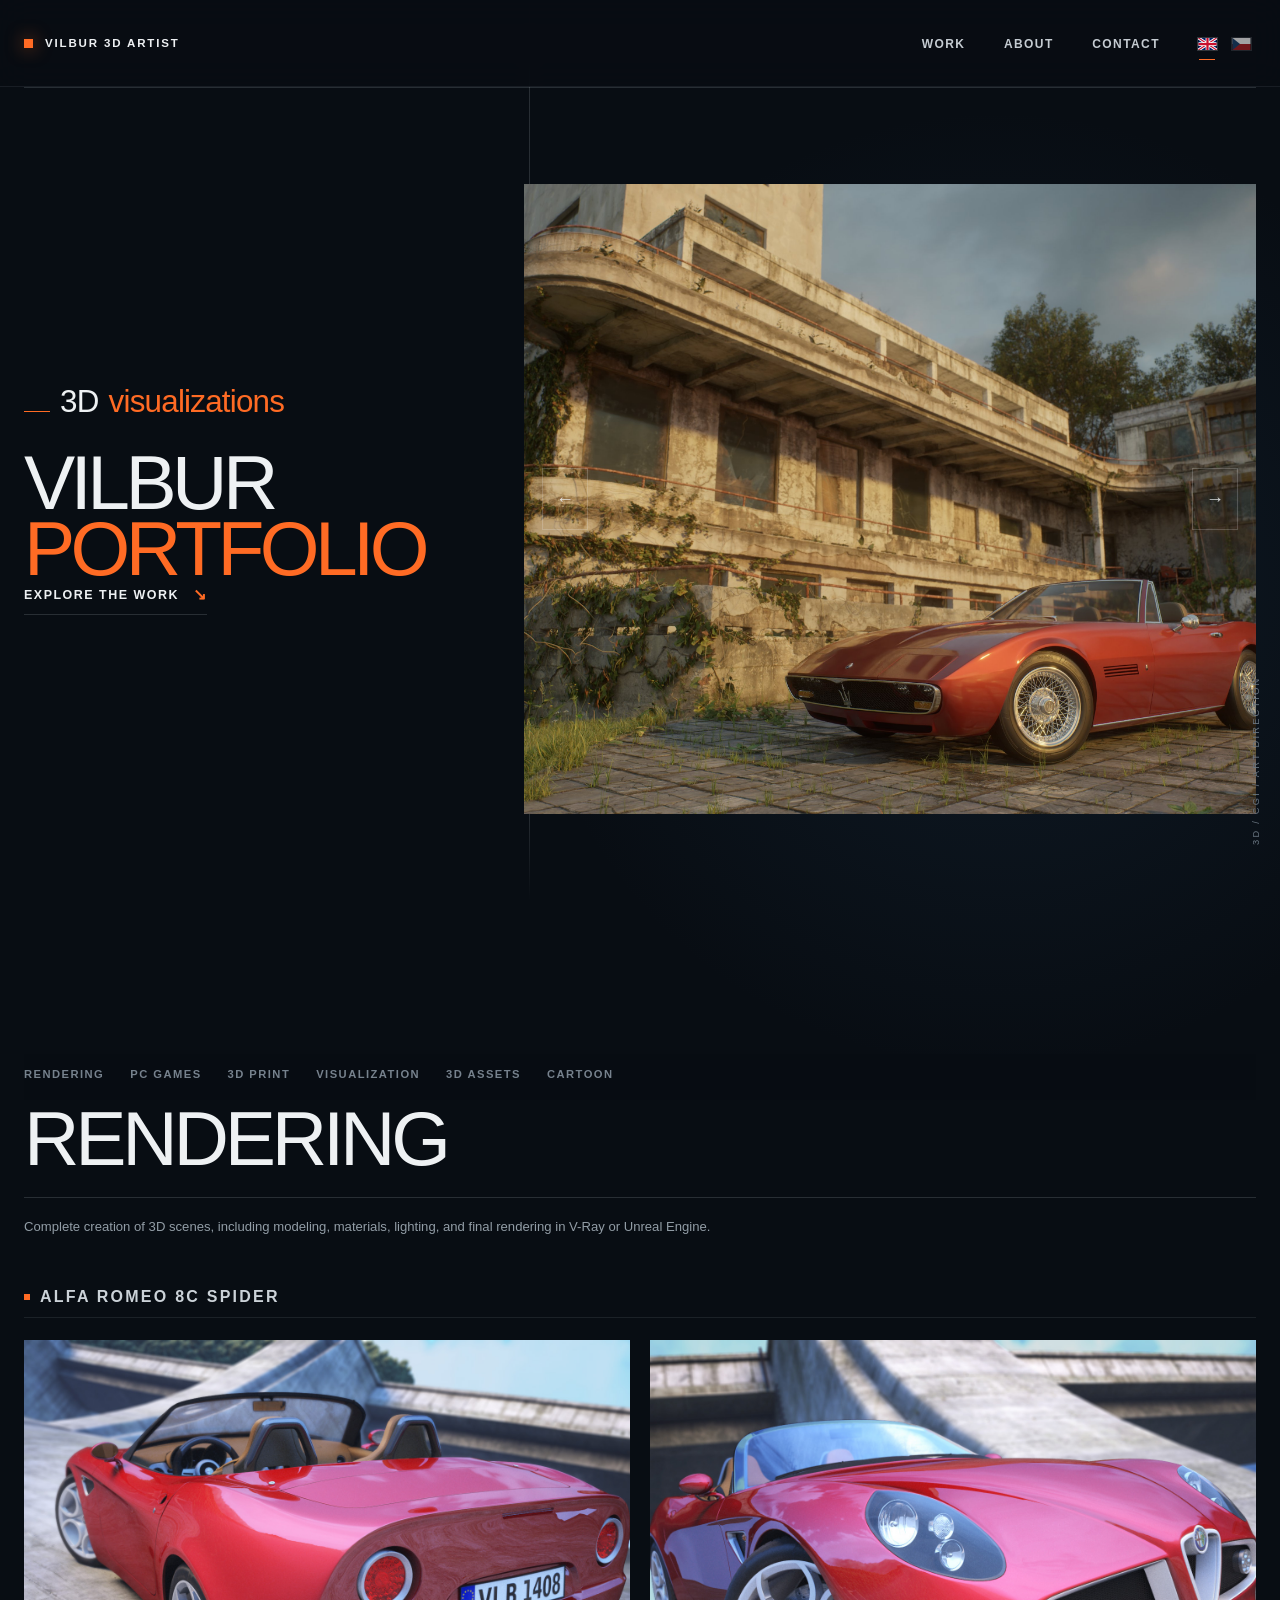
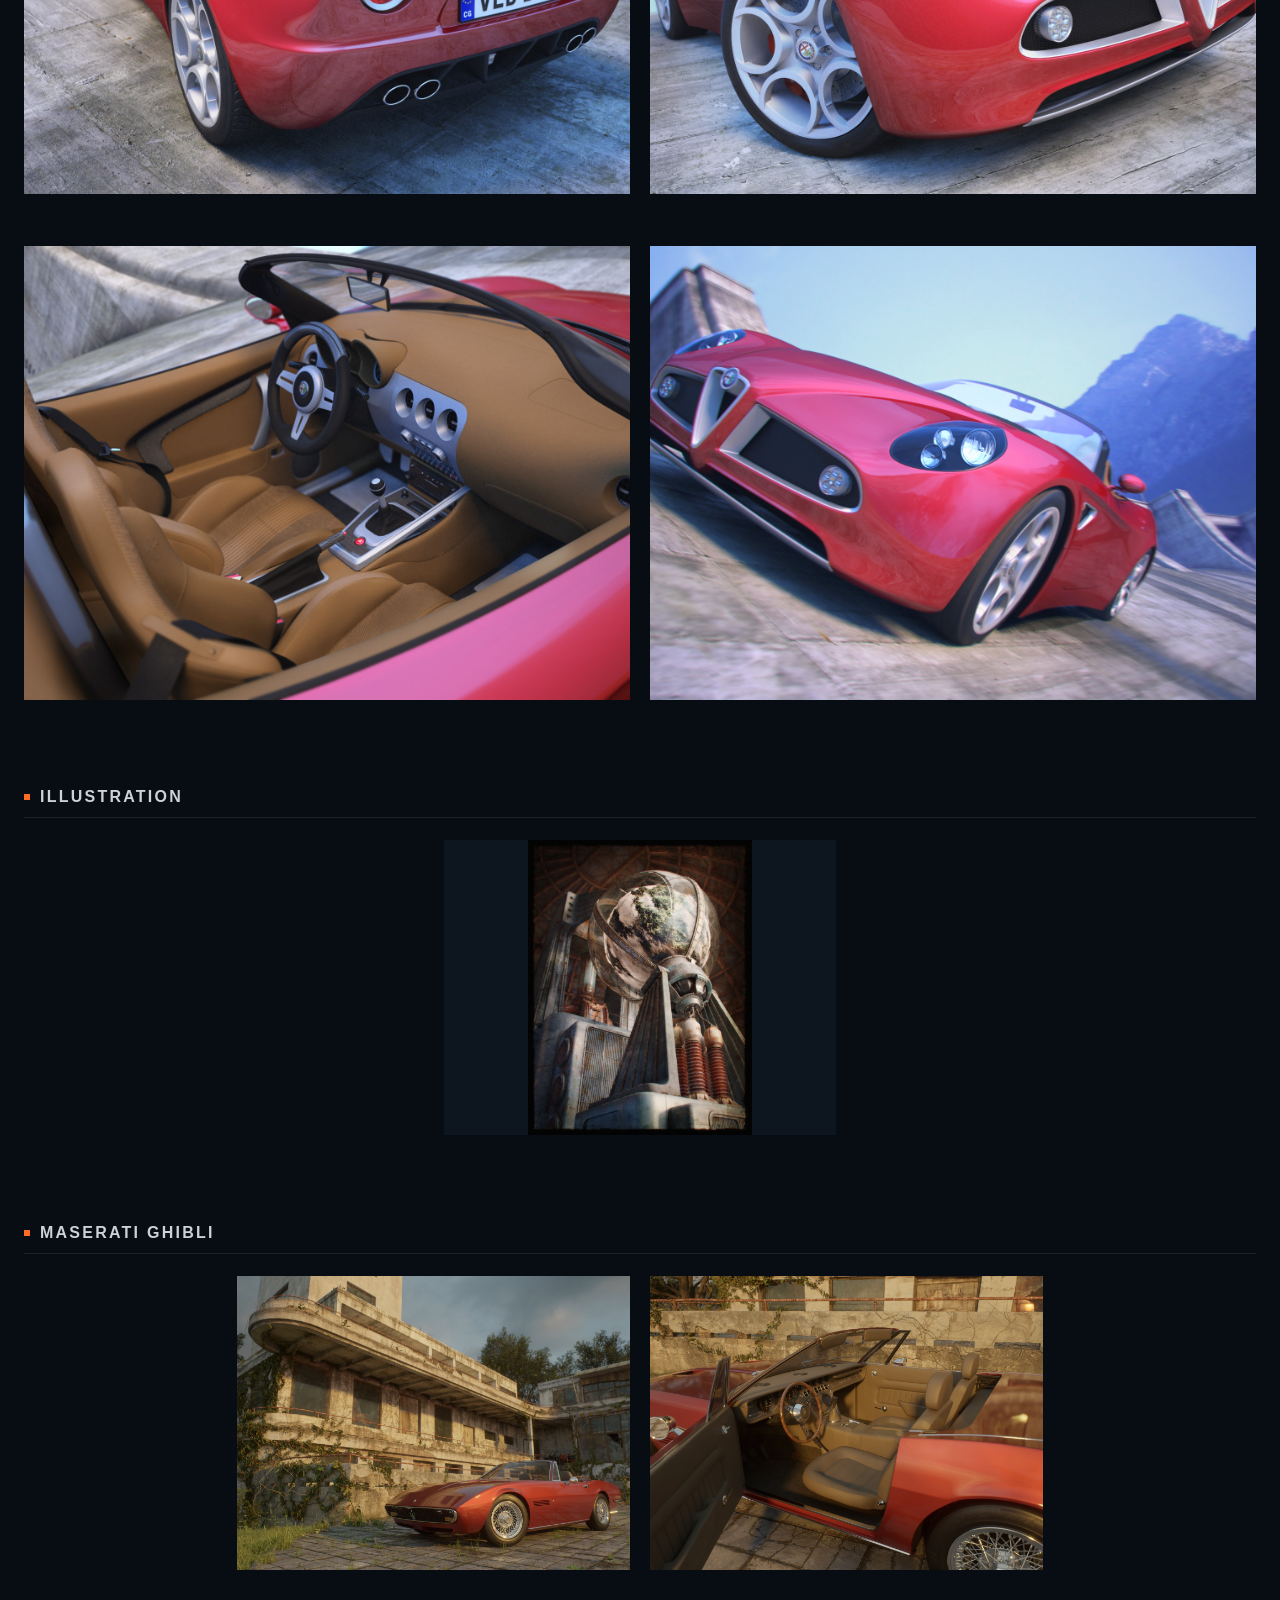
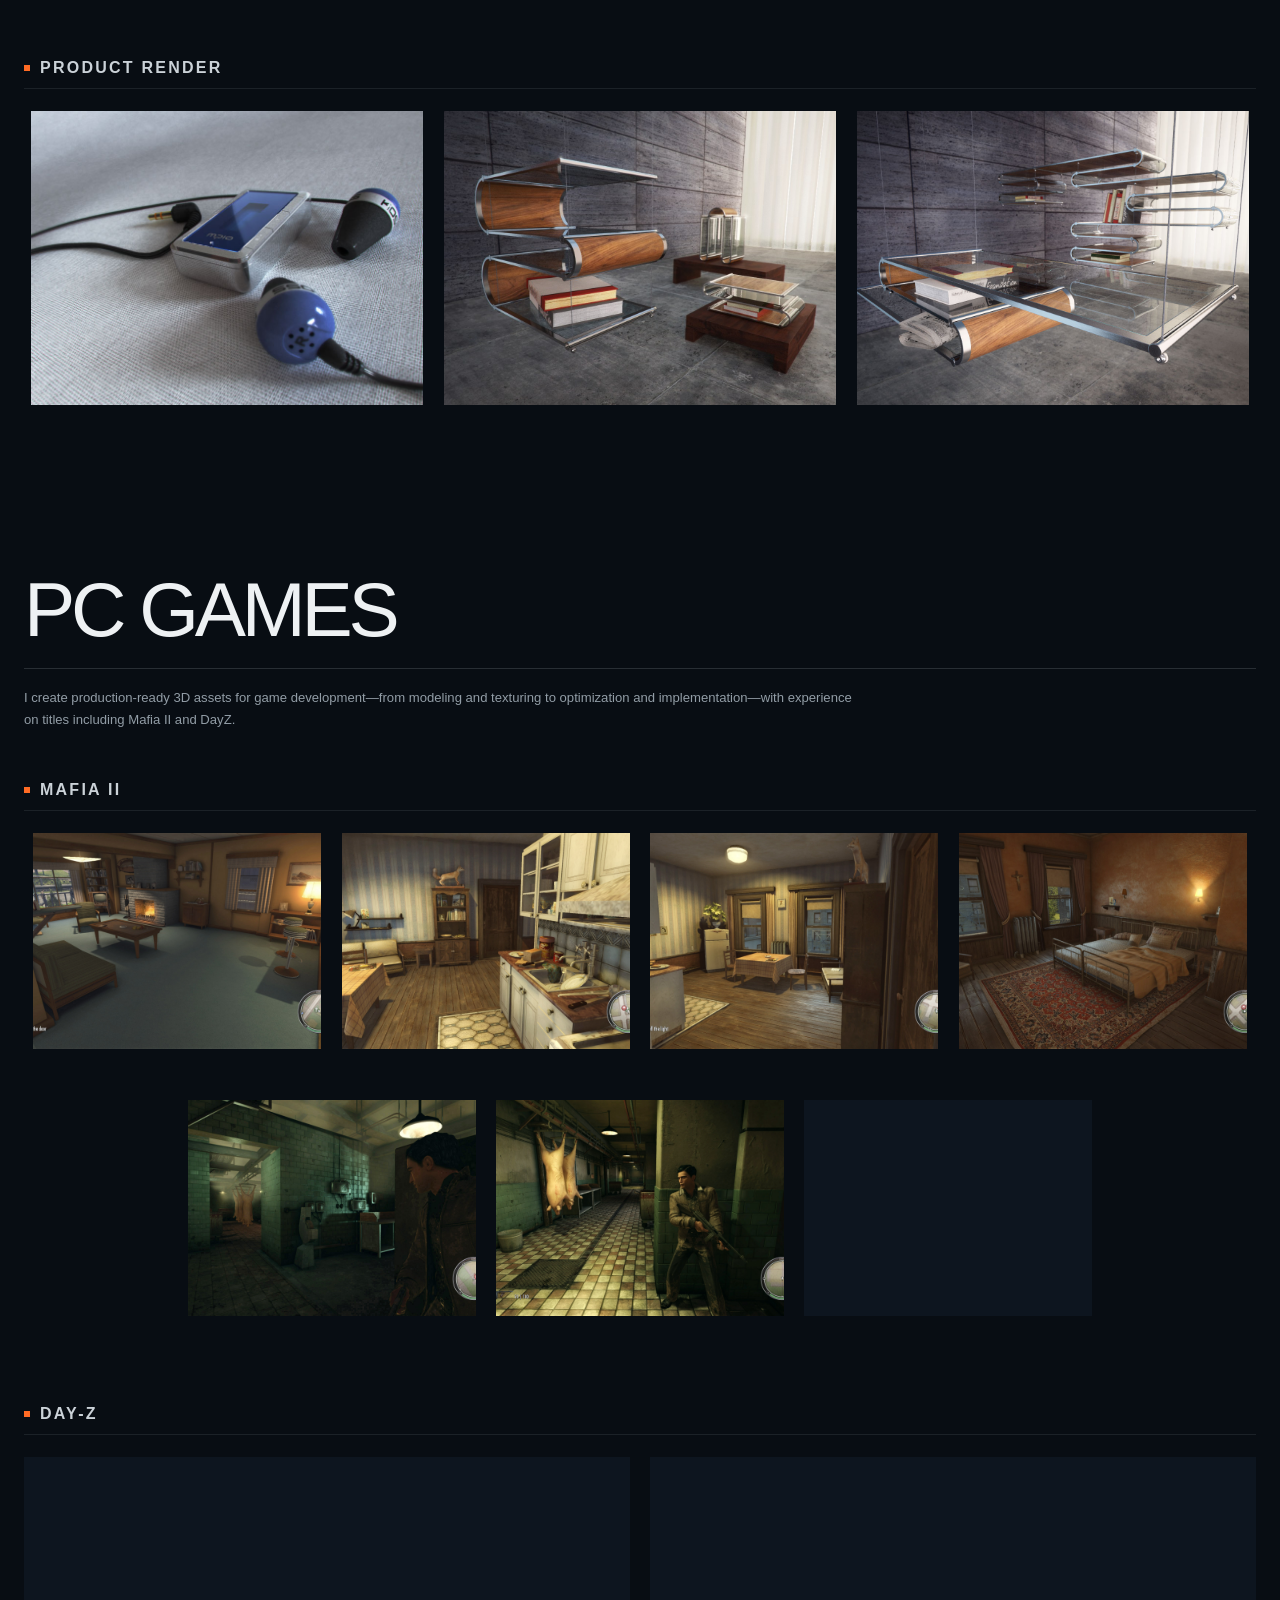
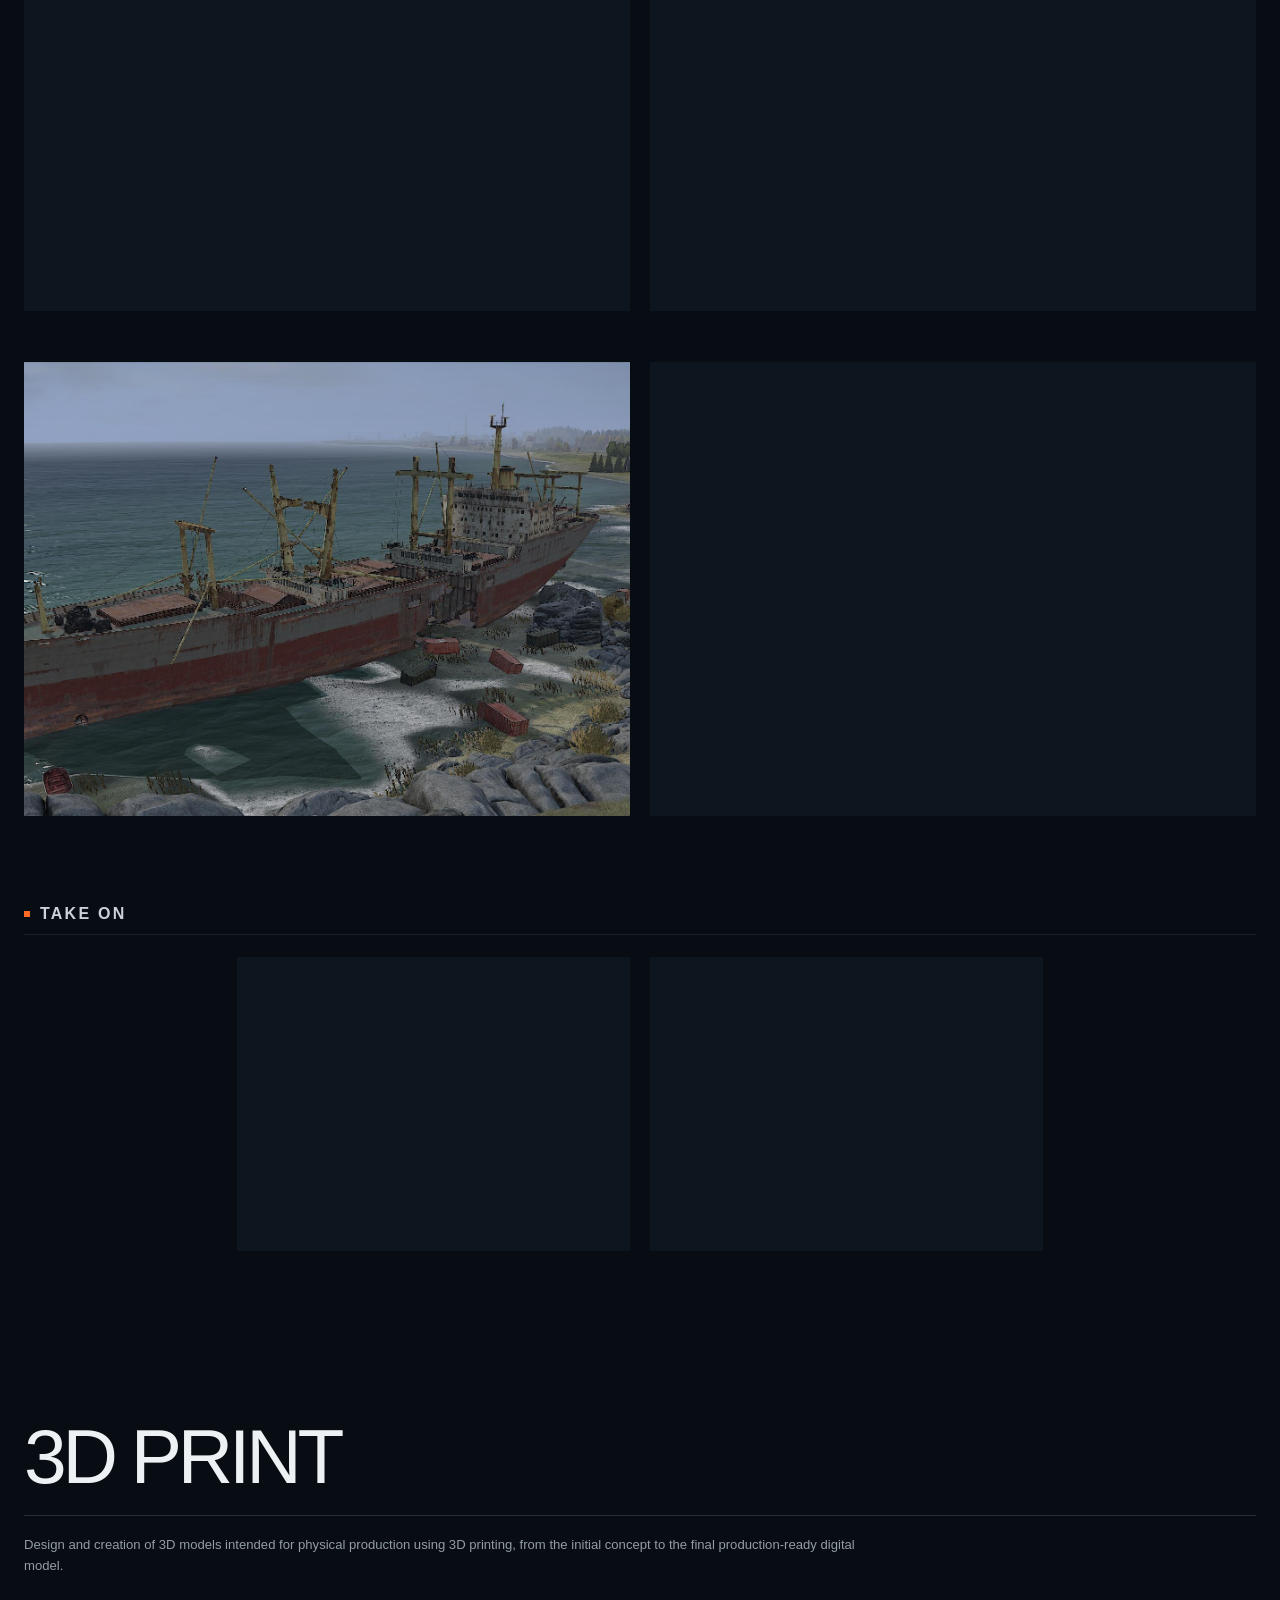
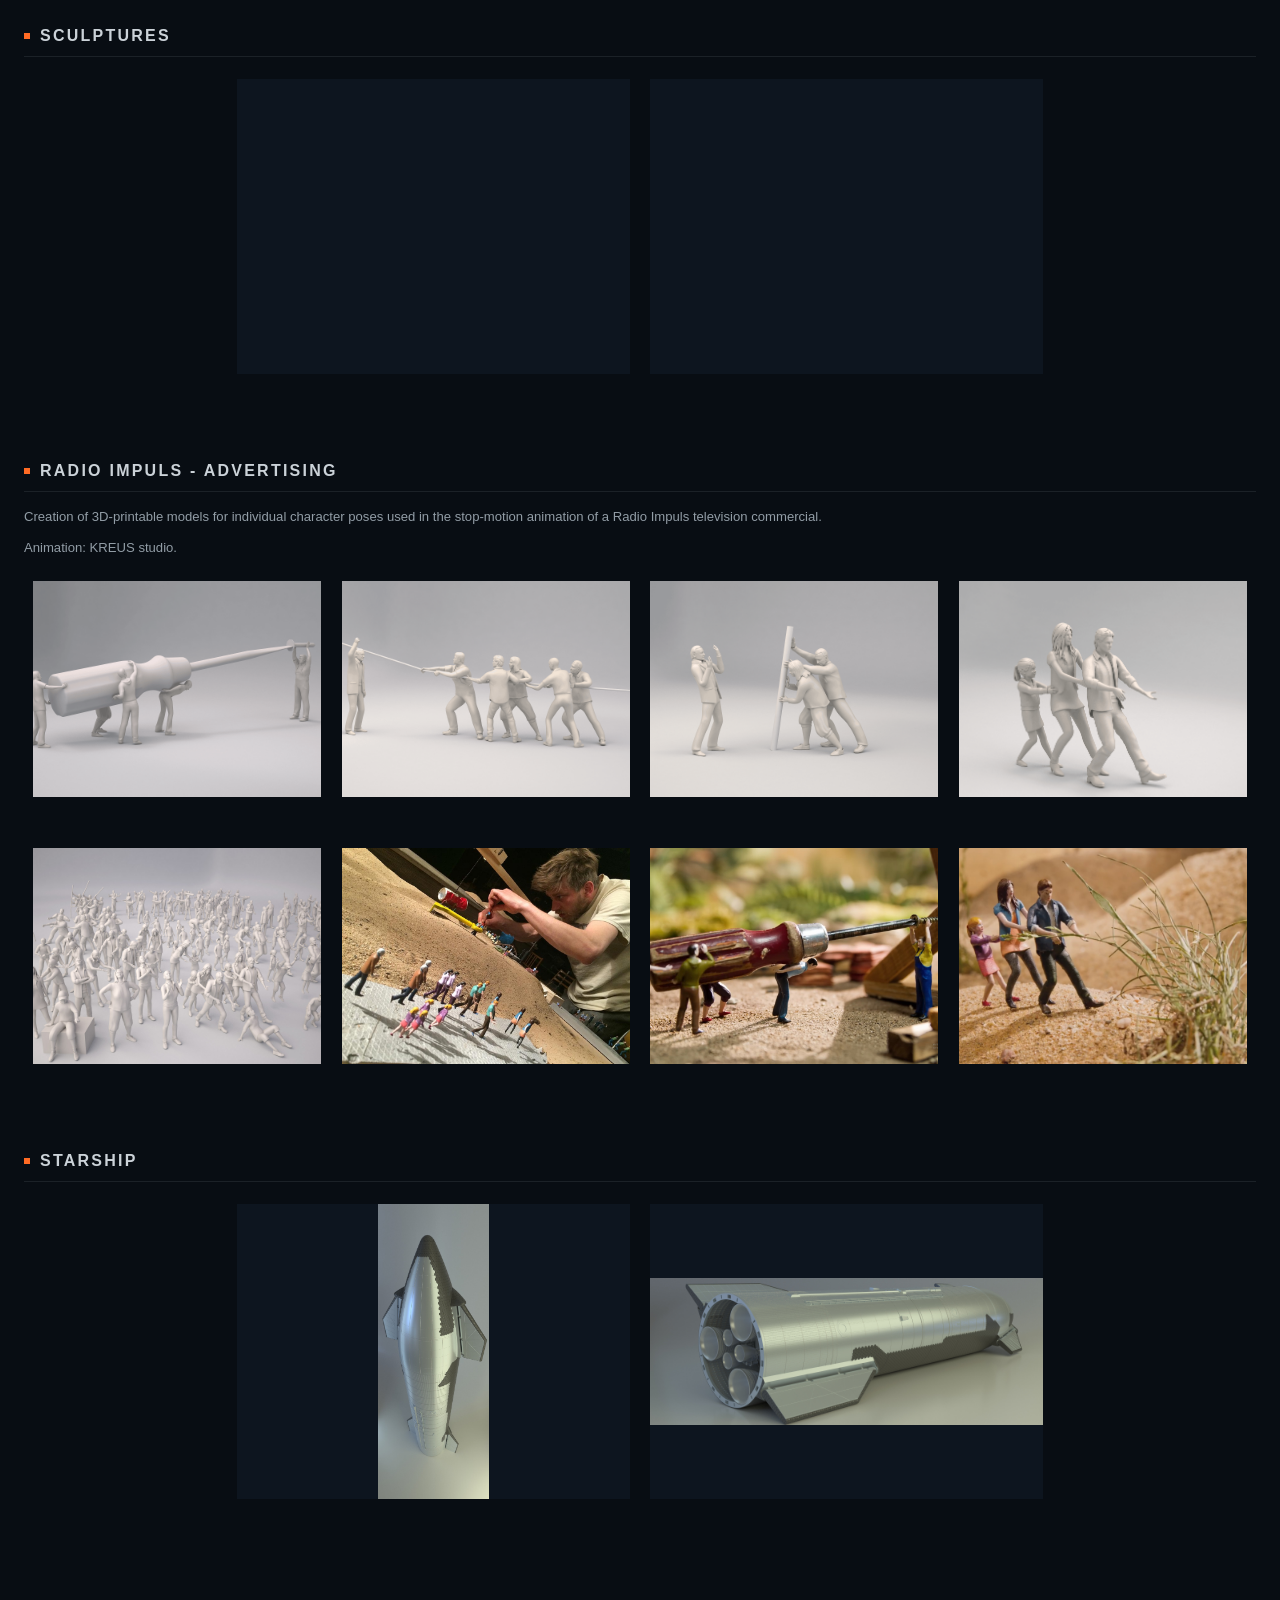
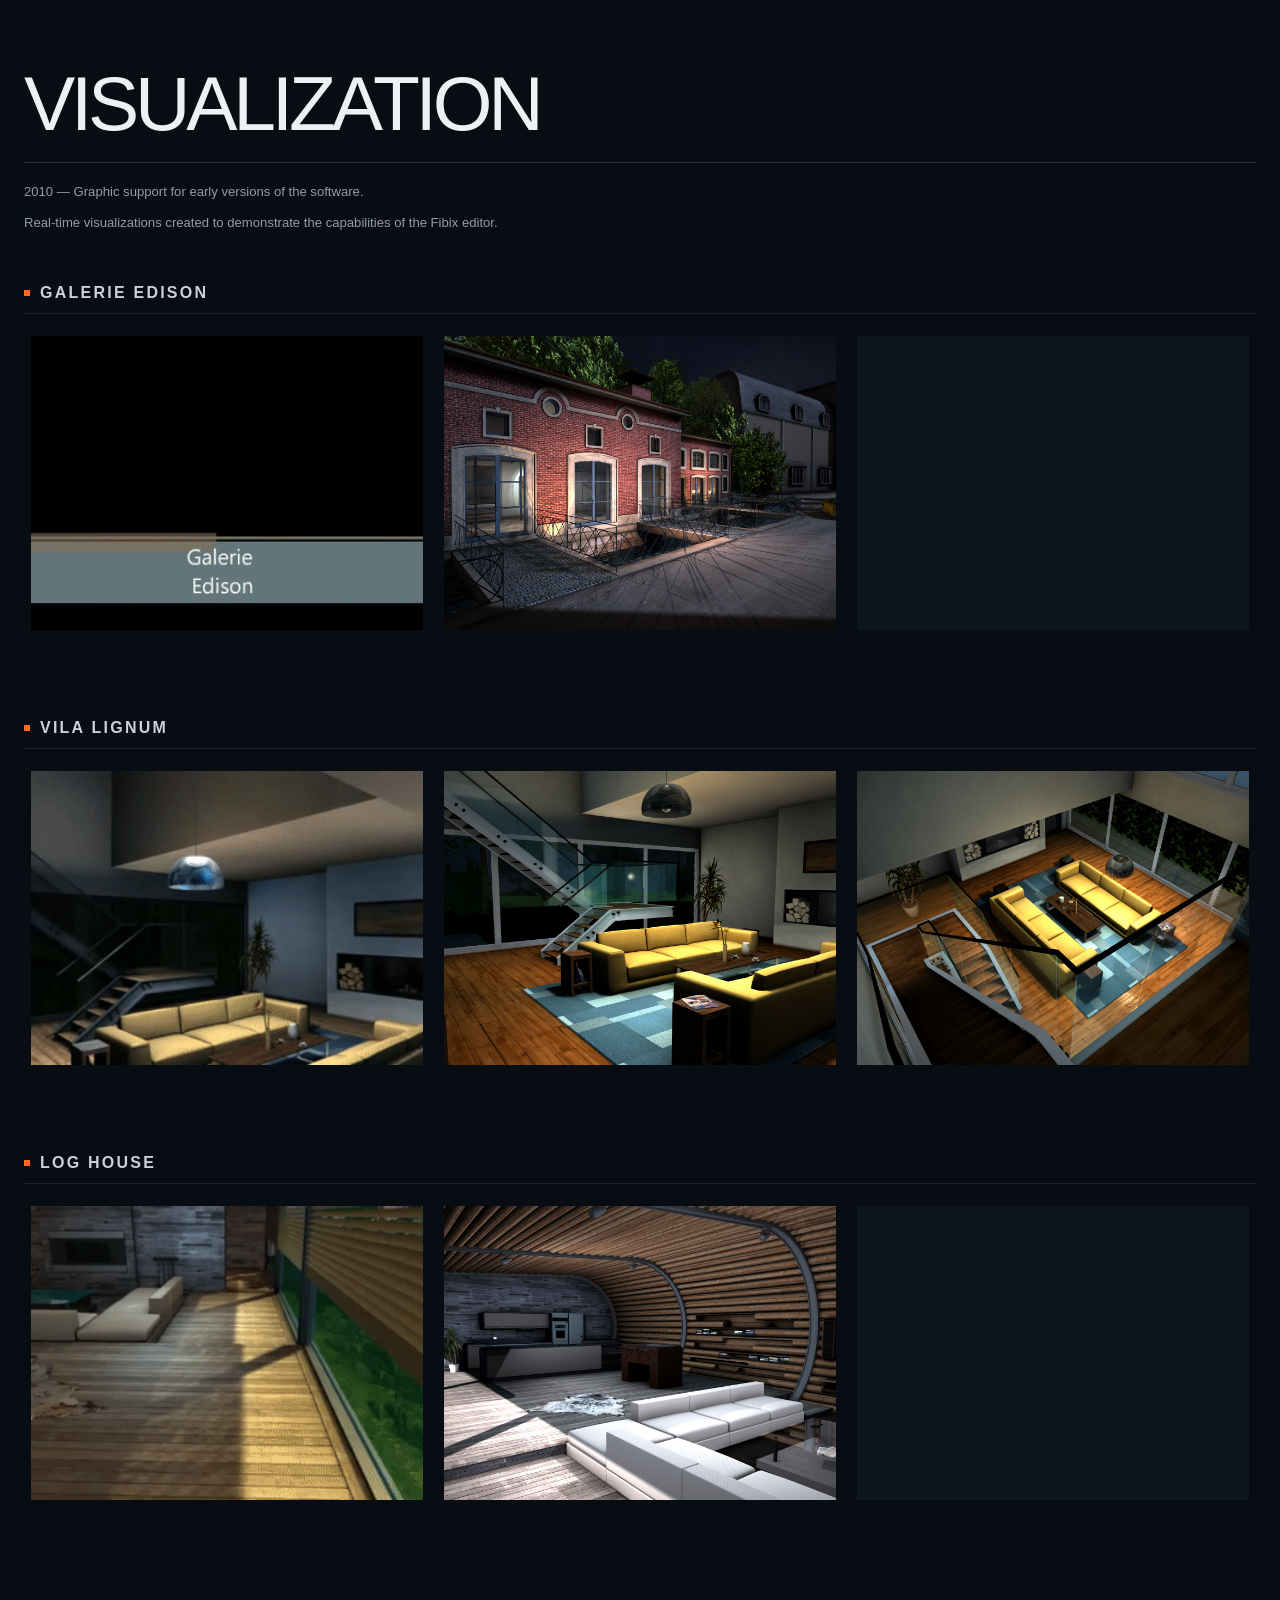
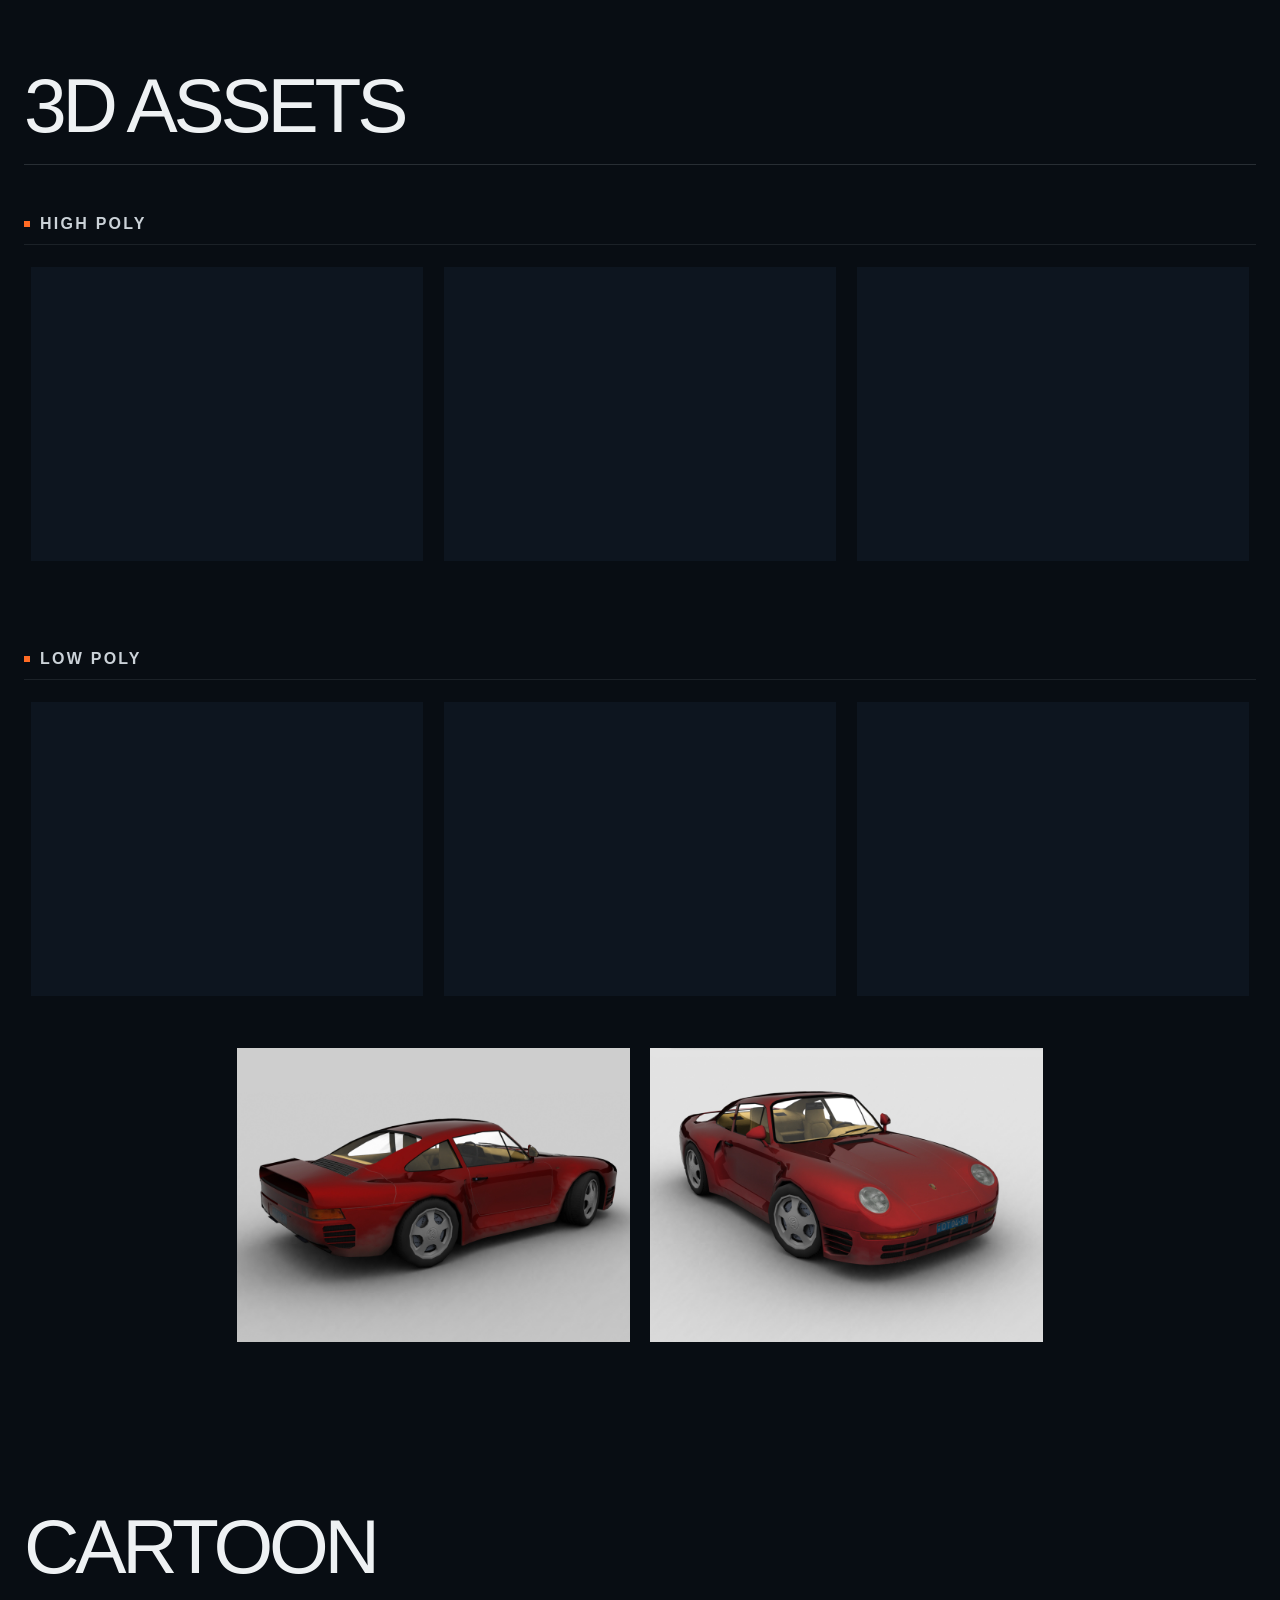
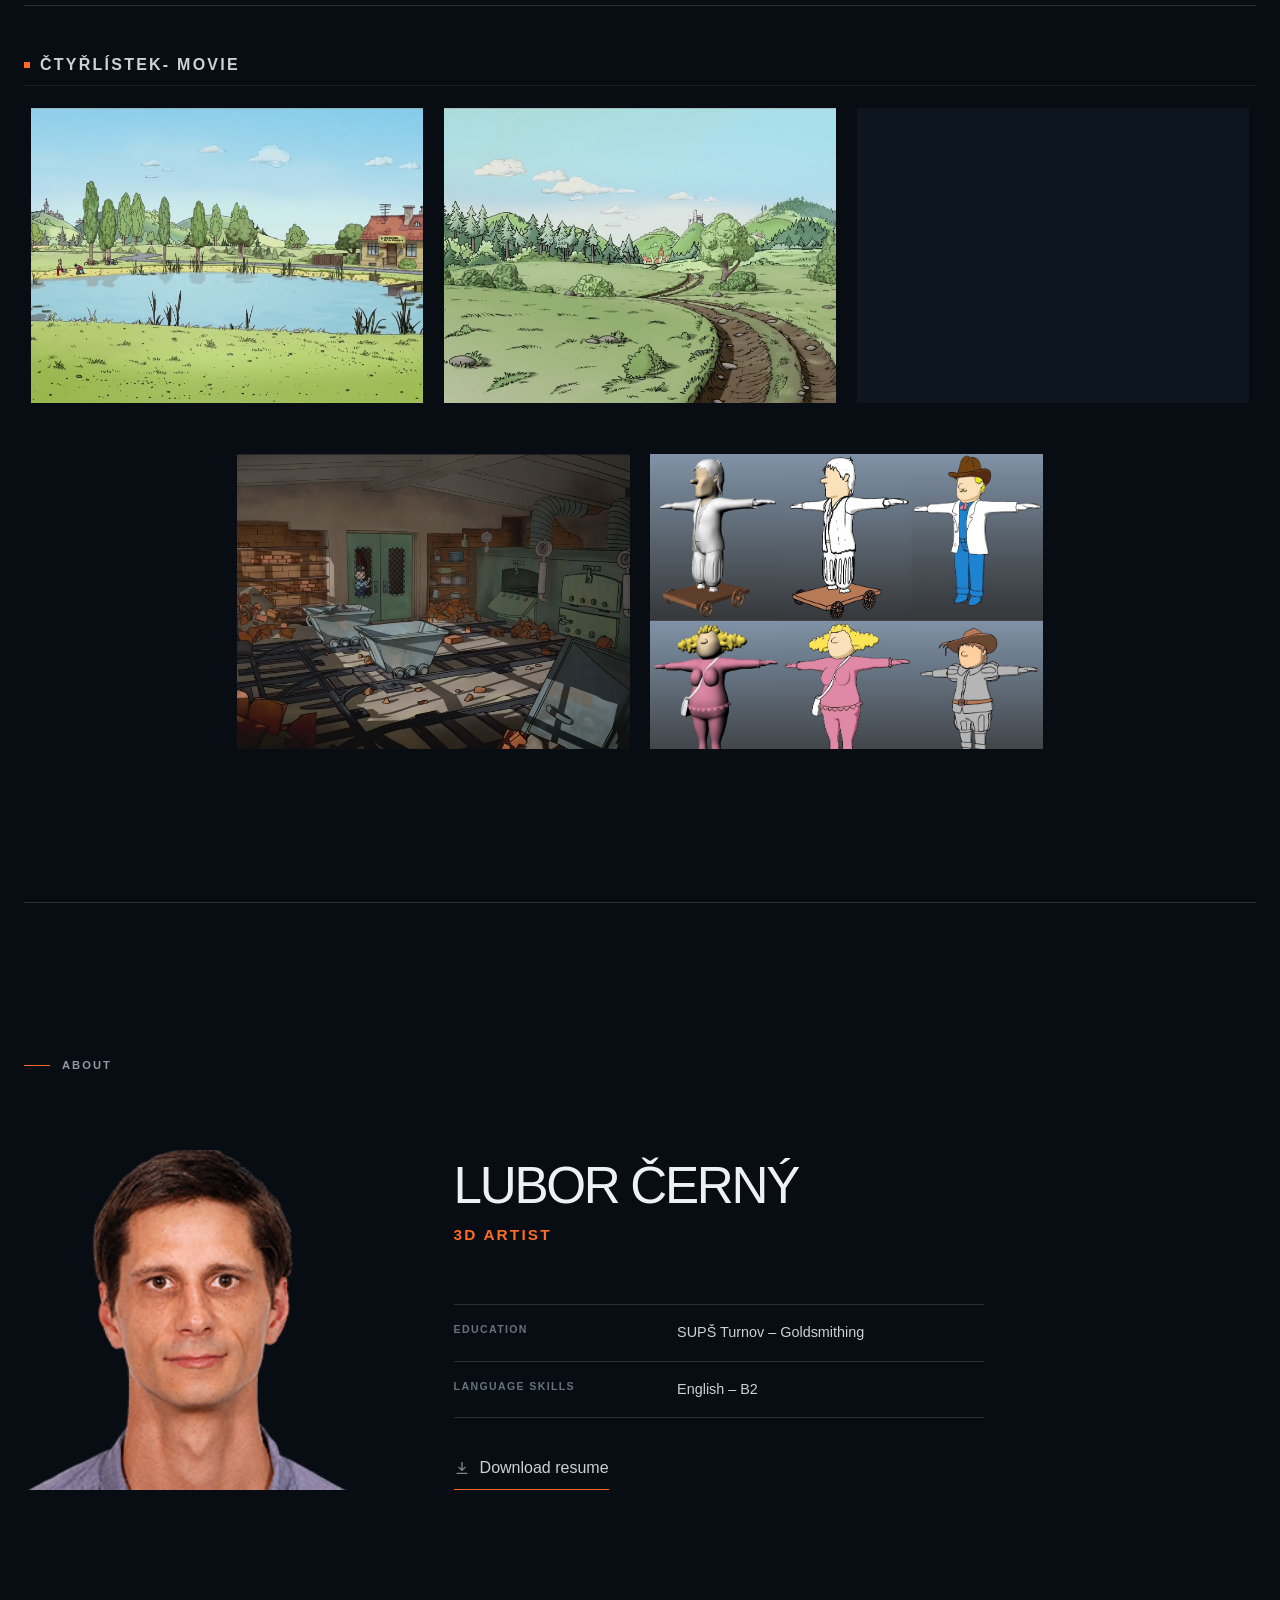
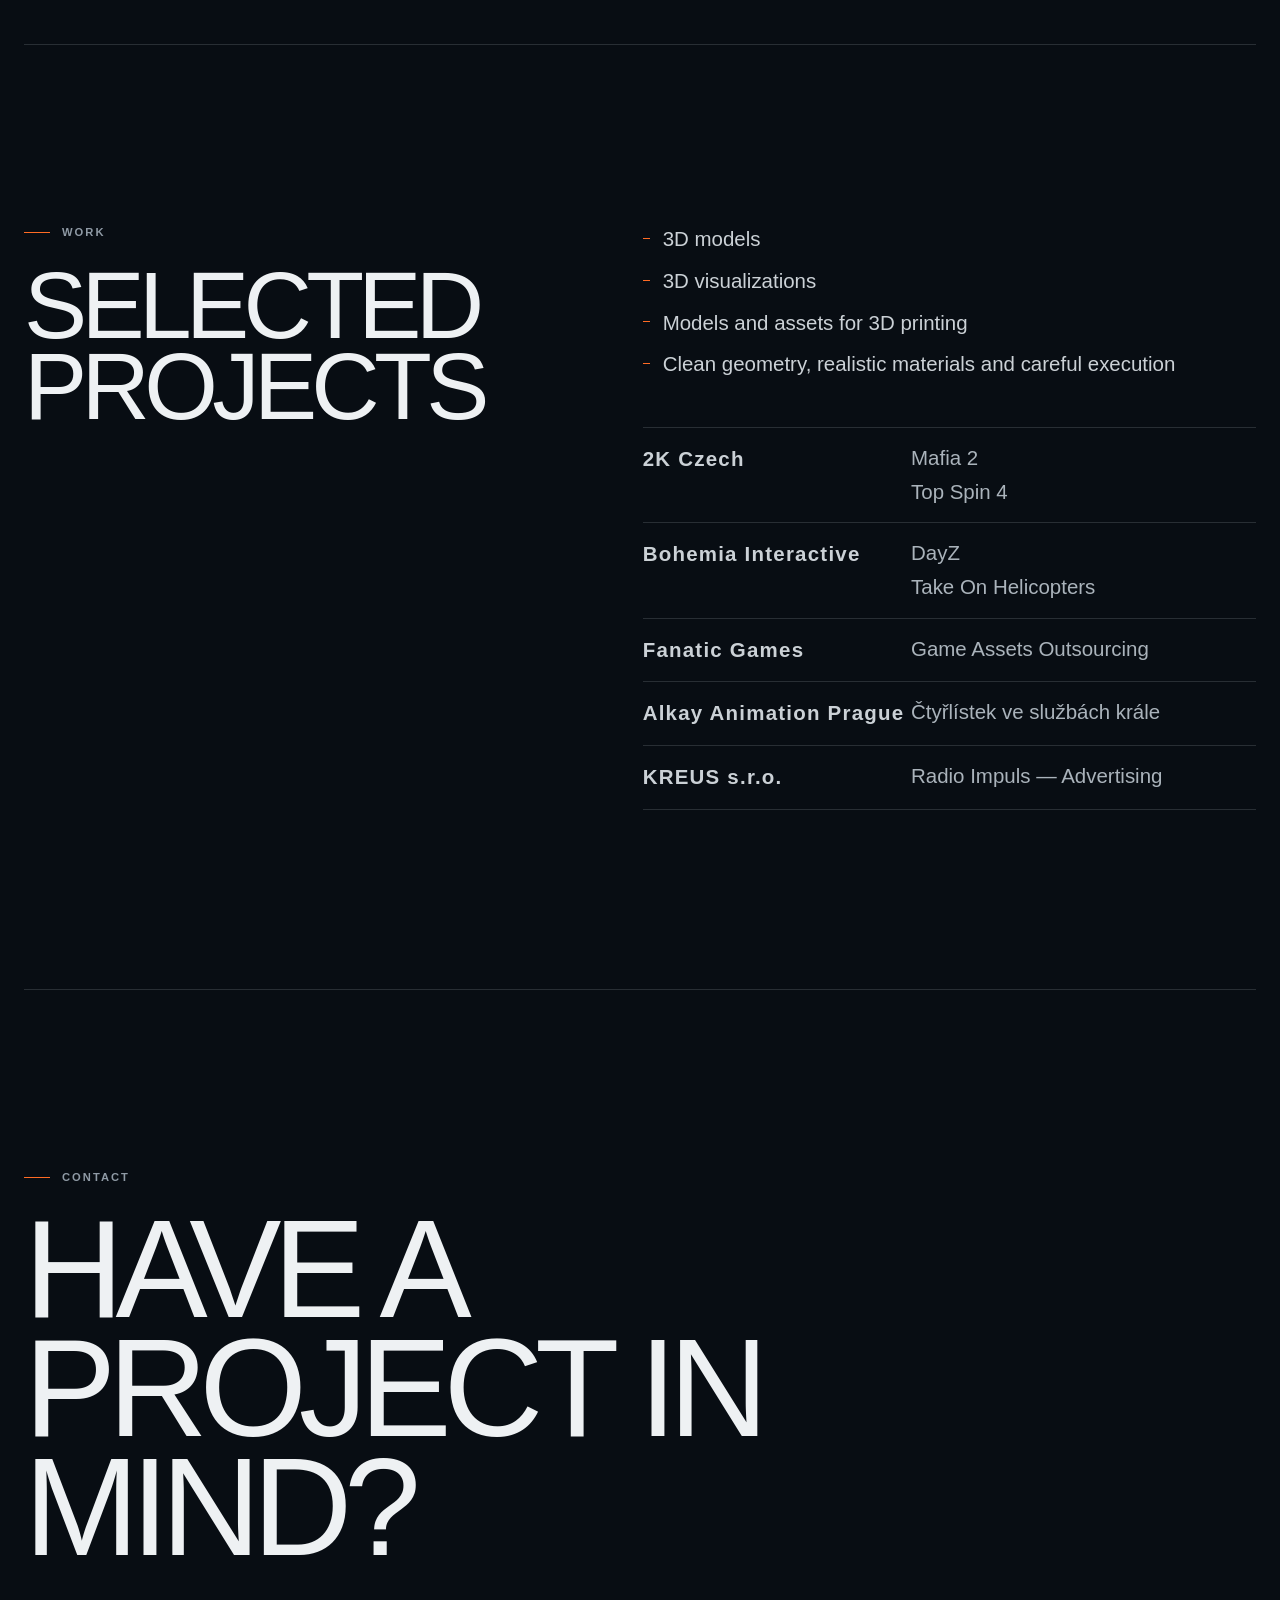
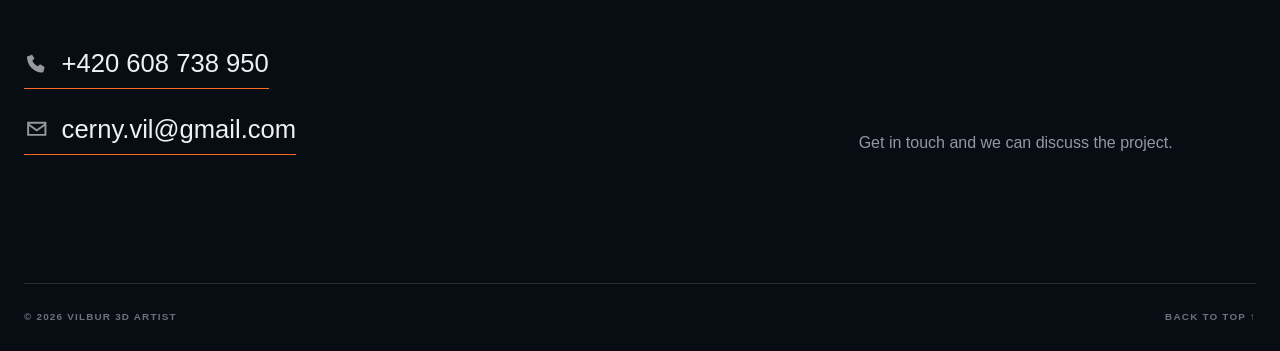
==== index.html @ 1aec2bce "update deployer" ====
<!doctype html>
<html lang="en">
  <head>
    <meta charset="UTF-8" />
    <meta name="viewport" content="width=device-width, initial-scale=1" />
    <meta name="theme-color" content="#080d13" />
    <meta
      name="description"
      content="Vilbur Portfolio — 3D models, visualizations and assets for 3D printing."
      data-i18n-content="page.description"
    />
    <title>Vilbur Portfolio — 3D models and visualizations</title>
    <link rel="canonical" href="https://vilbur-3d-portfolio.web.app/" />
    <meta property="og:type" content="website" />
    <meta property="og:title" content="Lubor Černý — 3D Artist Portfolio" />
    <meta property="og:description" content="3D models, CGI visualizations, environment art and printable 3D models by Lubor Černý." />
    <meta property="og:url" content="https://vilbur-3d-portfolio.web.app/" />
    <meta property="og:image" content="https://vilbur-3d-portfolio.web.app/assets/header-carousel/Maserati-Ghibli-detail.jpg" />
    <meta name="twitter:card" content="summary_large_image" />
    <link rel="stylesheet" href="styles/main.css?v=7fbfa95d4331" />
    <script src="scripts/image-catalog.js?v=919aba9fb903" defer></script>
    <script src="scripts/header-carousel.js?v=11b0f3193e3b" defer></script>
    <script src="scripts/projects.js?v=cf7442c9b87c" defer></script>
    <script src="scripts/main.js?v=2b93e04d62a9" defer></script>
  </head>
  <body>
    <a class="skip-link" href="#work" data-i18n="skipLink">Skip to portfolio</a>

    <header class="site-header">
      <a
        class="brand"
        href="#top"
        aria-label="Vilbur Portfolio, back to top"
        data-i18n-aria-label="brandAria"
      >
        <span class="brand-mark" aria-hidden="true"></span>
        <span data-site-name>VILBUR 3D ARTIST</span>
      </a>

      <div class="header-actions">
        <nav
          class="site-nav"
          id="site-nav"
          aria-label="Main navigation"
          data-i18n-aria-label="navigation.aria"
        >
          <div class="nav-work">
            <a class="nav-work-link" href="#work" data-i18n="navigation.work">Work</a>
            <button
              class="nav-work-toggle"
              type="button"
              aria-expanded="false"
              aria-controls="work-submenu"
              data-work-toggle
            >
              <span data-i18n="navigation.work">Work</span>
              <span class="nav-work-chevron" aria-hidden="true">⌄</span>
            </button>
            <div
              class="work-submenu"
              id="work-submenu"
              data-mobile-filters
              aria-label="Portfolio categories"
              data-i18n-aria-label="work.filtersAria"
              hidden
            ></div>
          </div>
          <a href="#about" data-i18n="navigation.about">About</a>
          <a href="#contact" data-i18n="navigation.contact">Contact</a>
        </nav>

        <div class="language-switcher" role="group" aria-label="Language" data-i18n-aria-label="language.aria">
          <button
            type="button"
            data-language="en"
            aria-pressed="true"
            aria-label="Switch to English"
            title="English"
            data-i18n-aria-label="language.englishAria"
            data-i18n-title="language.english"
          >
            <svg class="flag-icon" viewBox="0 0 24 16" aria-hidden="true">
              <rect width="24" height="16" fill="#012169" />
              <path d="M0 0 24 16M24 0 0 16" stroke="#fff" stroke-width="4" />
              <path d="M0 0 24 16M24 0 0 16" stroke="#c8102e" stroke-width="1.5" />
              <path d="M12 0v16M0 8h24" stroke="#fff" stroke-width="5" />
              <path d="M12 0v16M0 8h24" stroke="#c8102e" stroke-width="3" />
            </svg>
          </button>
          <button
            type="button"
            data-language="cs"
            aria-pressed="false"
            aria-label="Přepnout do češtiny"
            title="Čeština"
            data-i18n-aria-label="language.czechAria"
            data-i18n-title="language.czech"
          >
            <svg class="flag-icon" viewBox="0 0 24 16" aria-hidden="true">
              <path fill="#fff" d="M0 0h24v8H0z" />
              <path fill="#d7141a" d="M0 8h24v8H0z" />
              <path fill="#11457e" d="m0 0 10 8-10 8z" />
            </svg>
          </button>
        </div>

      </div>
    </header>

    <main id="top">
      <section class="hero" aria-labelledby="hero-title">
        <div class="hero-copy">
          <p class="eyebrow hero-specialization" aria-hidden="true">
            <span class="hero-specialization-static">3D</span>
            <span class="hero-specialization-word" data-specialization-word>models</span>
          </p>
          <span class="visually-hidden" data-specialization-accessible>3D models, 3D print and 3D visualizations</span>
          <h1 id="hero-title">Vilbur<br /><em>Portfolio</em></h1>
          <a class="text-link" href="#work">
            <span data-i18n="hero.explore">Explore the work</span>
            <span aria-hidden="true">↘</span>
          </a>
        </div>

        <div
          class="hero-media"
          data-hero-media
          aria-label="Featured project"
          data-i18n-aria-label="hero.featuredAria"
        >
          <div class="render-placeholder render-placeholder--hero" aria-hidden="true">
            <span class="placeholder-message" data-i18n="hero.featuredRender">Featured render</span>
          </div>
          <div class="hero-caption" hidden>
            <span data-hero-title></span>
            <span data-hero-meta></span>
          </div>
          <div class="hero-carousel-controls" data-hero-controls hidden>
            <button
              class="hero-carousel-arrow hero-carousel-arrow--prev"
              type="button"
              data-hero-prev
              aria-label="Previous featured render"
              data-i18n-aria-label="hero.previousRender"
            >
              <span aria-hidden="true">←</span>
            </button>
            <button
              class="hero-carousel-arrow hero-carousel-arrow--next"
              type="button"
              data-hero-next
              aria-label="Next featured render"
              data-i18n-aria-label="hero.nextRender"
            >
              <span aria-hidden="true">→</span>
            </button>
          </div>
        </div>

        <div class="hero-side-note" aria-hidden="true">3D / CGI / ART DIRECTION</div>
      </section>

      <section class="work section-shell" id="work" aria-label="Portfolio" data-i18n-aria-label="work.galleryAria">
        <nav class="filters" data-filters aria-label="Portfolio categories" data-i18n-aria-label="work.filtersAria"></nav>
        <div class="gallery" data-gallery aria-live="polite"></div>
      </section>

      <section
        class="about-me section-shell"
        id="about"
        aria-label="About me"
        data-i18n-aria-label="about.meTitle"
      >
        <div class="about-me-heading">
          <p class="eyebrow" data-i18n="about.eyebrow">About</p>
        </div>

        <div class="about-profile">
          <figure class="profile-photo">
            <img
              src="assets/about/photo.png?v=9c234c72015d"
              width="1130"
              height="1546"
              loading="lazy"
              decoding="async"
              alt="Portrait of Lubor Černý"
              data-i18n-alt="about.photoAlt"
            />
          </figure>

          <div class="profile-bio">
            <div class="profile-identity">
              <h3>Lubor Černý</h3>
              <p data-i18n="about.role">3D Artist</p>
            </div>
            <dl class="profile-facts">
              <div>
                <dt data-i18n="about.educationLabel">Education</dt>
                <dd data-i18n="about.education">SUPŠ Turnov – Goldsmithing</dd>
              </div>
              <div>
                <dt data-i18n="about.languagesLabel">Language skills</dt>
                <dd data-i18n="about.englishB2">English – B2</dd>
              </div>
            </dl>
            <a
              class="about-resume"
              href="assets/about/Lubor Černý - Resume EN.docx?v=16bce1d822b2"
              download="Lubor Černý - Resume EN.docx"
              data-resume-download
            >
              <svg class="contact-icon" viewBox="0 0 24 24" aria-hidden="true"><path d="M11 3h2v10.2l3.6-3.6 1.4 1.4-6 6-6-6 1.4-1.4 3.6 3.6V3ZM4 19h16v2H4v-2Z"/></svg>
              <span data-i18n="about.resume">Download resume</span>
            </a>
          </div>
        </div>
      </section>

      <section class="about about-work section-shell" id="about-work" aria-labelledby="about-work-title">
        <div class="about-heading">
          <p class="eyebrow" data-i18n="about.workEyebrow">Work</p>
          <h2 id="about-work-title" data-i18n="about.title">Selected Projects</h2>
        </div>
        <div class="about-copy">
          <ul class="about-lead">
            <li data-i18n="about.points.models">3D models</li>
            <li data-i18n="about.points.visualizations">3D visualizations</li>
            <li data-i18n="about.points.print">Models and assets for 3D printing</li>
            <li data-i18n="about.points.execution">Clean geometry, realistic materials and careful execution</li>
          </ul>

          <div class="selected-projects">
            <dl class="project-participation-list">
              <div class="project-participation-row">
                <dt><a href="https://2kczech.com/" target="_blank" rel="noopener noreferrer">2K Czech</a></dt>
                <dd><ul><li>Mafia 2</li><li>Top Spin 4</li></ul></dd>
              </div>
              <div class="project-participation-row">
                <dt><a href="https://www.bohemia.net/en" target="_blank" rel="noopener noreferrer">Bohemia Interactive</a></dt>
                <dd><ul><li>DayZ</li><li>Take On Helicopters</li></ul></dd>
              </div>
              <div class="project-participation-row">
                <dt><a href="https://fanaticgames.com/" target="_blank" rel="noopener noreferrer">Fanatic Games</a></dt>
                <dd><ul><li>Game Assets Outsourcing</li></ul></dd>
              </div>
              <div class="project-participation-row">
                <dt><a href="http://www.alkay.cz" target="_blank" rel="noopener noreferrer">Alkay Animation Prague</a></dt>
                <dd><ul><li>Čtyřlístek ve službách krále</li></ul></dd>
              </div>
              <div class="project-participation-row">
                <dt><a href="https://kreus.cz/en/" target="_blank" rel="noopener noreferrer">KREUS s.r.o.</a></dt>
                <dd><ul><li>Radio Impuls — Advertising</li></ul></dd>
              </div>
            </dl>
          </div>
        </div>
      </section>

      <section class="contact section-shell" id="contact" aria-labelledby="contact-title">
        <p class="eyebrow" data-i18n="contact.eyebrow">Contact</p>
        <h2 id="contact-title" data-i18n="contact.title">Have a project in mind?</h2>
        <div class="contact-row">
          <div class="contact-links">
            <a class="contact-link" data-contact-phone href="tel:+420608738950">
              <svg class="contact-icon" viewBox="0 0 24 24" aria-hidden="true"><path d="M7.2 3.8 9.8 8l-2 2.1c1.1 2.3 2.9 4.1 5.2 5.2l2.1-2 4.2 2.6-.9 4.1c-.2.7-.8 1.2-1.6 1.2C9 20.5 3.5 15 2.8 7.2c-.1-.8.4-1.4 1.2-1.6l3.2-.8Z"/></svg>
              <span data-contact-phone-label>+420 608 738 950</span>
            </a>
            <a class="contact-link" data-contact-email href="mailto:cerny.vil+portfolio@gmail.com">
              <svg class="contact-icon" viewBox="0 0 24 24" aria-hidden="true"><path d="M3 5.5h18v13H3v-13Zm1.8 1.7 7.2 5.2 7.2-5.2H4.8Zm14.4 9.6V9.4L12 14.6 4.8 9.4v7.4h14.4Z"/></svg>
              <span data-contact-email-label>cerny.vil@gmail.com</span>
            </a>
          </div>
          <p data-i18n="contact.support">Get in touch and we can discuss the project.</p>
        </div>
      </section>
    </main>

    <footer class="site-footer section-shell">
      <span>© <span data-year></span> <span data-site-name>VILBUR 3D ARTIST</span></span>
      <a href="#top"><span data-i18n="footer.backToTop">Back to top</span> ↑</a>
    </footer>

    <button
      class="back-to-top"
      type="button"
      data-back-to-top
      aria-label="Back to top"
      data-i18n-aria-label="footer.backToTop"
      aria-hidden="true"
      tabindex="-1"
    >
      <span aria-hidden="true">↑</span>
    </button>

    <dialog class="lightbox" data-lightbox aria-label="Project preview" data-i18n-aria-label="lightbox.aria">
      <div class="lightbox-shell">
        <div class="lightbox-category" data-lightbox-category></div>
        <button class="lightbox-close" type="button" data-lightbox-close aria-label="Close preview" data-i18n-aria-label="lightbox.closeAria"><span data-i18n="lightbox.close">Close</span> ×</button>
        <button class="lightbox-arrow lightbox-arrow--prev" type="button" data-lightbox-prev aria-label="Previous project" data-i18n-aria-label="lightbox.previous">←</button>
        <div class="lightbox-media" data-lightbox-media></div>
        <button class="lightbox-arrow lightbox-arrow--next" type="button" data-lightbox-next aria-label="Next project" data-i18n-aria-label="lightbox.next">→</button>
        <div class="lightbox-caption" hidden>
          <div>
            <h3 data-lightbox-title></h3>
          </div>
          <p data-lightbox-meta></p>
        </div>
      </div>
    </dialog>
  </body>
</html>
---- styles/main.css ----
:root {
  --ink: #080d13;
  --ink-raised: #0d151f;
  --ink-soft: #121d29;
  --paper: #eef1f3;
  --muted: #8f9aa5;
  --line: rgba(220, 230, 238, 0.15);
  --accent: #ff6b24;
  --shell: min(100% - 48px, 1480px);
  --header-height: 88px;
  --ease: cubic-bezier(0.22, 1, 0.36, 1);
}

* {
  box-sizing: border-box;
}

html {
  scroll-behavior: smooth;
  scroll-padding-top: var(--header-height);
}

body {
  margin: 0;
  color: var(--paper);
  background:
    radial-gradient(circle at 78% 4%, rgba(42, 79, 112, 0.2), transparent 30rem),
    var(--ink);
  font-family: Inter, "Helvetica Neue", Arial, sans-serif;
  font-size: 16px;
  line-height: 1.5;
  -webkit-font-smoothing: antialiased;
}

body.is-locked {
  overflow: hidden;
}

button,
a {
  -webkit-tap-highlight-color: transparent;
}

button {
  color: inherit;
  font: inherit;
}

a {
  color: inherit;
  text-decoration: none;
}

img {
  display: block;
  max-width: 100%;
}

::selection {
  color: var(--ink);
  background: var(--accent);
}

.skip-link {
  position: fixed;
  z-index: 200;
  top: 12px;
  left: 12px;
  padding: 10px 14px;
  color: var(--ink);
  background: var(--paper);
  transform: translateY(-150%);
}

.skip-link:focus {
  transform: translateY(0);
}

.visually-hidden {
  position: absolute !important;
  width: 1px !important;
  height: 1px !important;
  padding: 0 !important;
  margin: -1px !important;
  overflow: hidden !important;
  clip: rect(0, 0, 0, 0) !important;
  white-space: nowrap !important;
  border: 0 !important;
}

.section-shell {
  width: var(--shell);
  margin-inline: auto;
}

.site-header {
  position: fixed;
  z-index: 50;
  top: 0;
  left: 50%;
  display: flex;
  width: var(--shell);
  height: var(--header-height);
  align-items: center;
  justify-content: space-between;
  border-bottom: 1px solid var(--line);
  transform: translateX(-50%);
}

.site-header::before {
  position: absolute;
  z-index: -1;
  inset: 0 calc((100vw - 100%) / -2);
  border-bottom: 1px solid rgba(220, 230, 238, 0.08);
  background: rgba(8, 13, 19, 0.88);
  backdrop-filter: blur(16px);
  content: "";
}

.brand {
  display: inline-flex;
  align-items: center;
  gap: 12px;
  font-size: 0.72rem;
  font-weight: 700;
  letter-spacing: 0.16em;
}

.brand-mark {
  width: 9px;
  height: 9px;
  background: var(--accent);
  box-shadow: 0 0 18px rgba(255, 107, 36, 0.65);
}

.header-actions {
  display: flex;
  align-items: center;
  gap: clamp(20px, 2.5vw, 42px);
}

.site-nav {
  display: flex;
  gap: clamp(24px, 3vw, 52px);
  color: #c5ccd2;
  font-size: 0.75rem;
  font-weight: 600;
  letter-spacing: 0.12em;
  text-transform: uppercase;
}

.nav-work {
  position: relative;
  display: flex;
  align-items: center;
}

.nav-work-toggle,
.work-submenu {
  display: none;
}

.site-nav a {
  position: relative;
  padding-block: 8px;
  transition: color 180ms ease;
}

.site-nav a::after {
  position: absolute;
  right: 0;
  bottom: 2px;
  left: 0;
  height: 1px;
  background: var(--accent);
  content: "";
  transform: scaleX(0);
  transform-origin: right;
  transition: transform 280ms var(--ease);
}

.site-nav a:hover,
.site-nav a:focus-visible {
  color: var(--paper);
}

.site-nav a:hover::after,
.site-nav a:focus-visible::after {
  transform: scaleX(1);
  transform-origin: left;
}

.language-switcher {
  display: inline-flex;
  align-items: center;
  gap: 4px;
  color: #68737d;
  font-size: 0.66rem;
  font-weight: 700;
  letter-spacing: 0.12em;
}

.language-switcher button {
  position: relative;
  display: grid;
  min-width: 30px;
  min-height: 36px;
  padding: 0;
  place-items: center;
  border: 0;
  color: inherit;
  background: transparent;
  cursor: pointer;
  transition: color 180ms ease;
}

.flag-icon {
  width: 21px;
  height: 14px;
  overflow: hidden;
  border: 1px solid rgba(238, 241, 243, 0.18);
  opacity: 0.62;
  filter: saturate(0.75);
  transition: opacity 180ms ease, filter 180ms ease;
}

.language-switcher button:hover,
.language-switcher button:focus-visible,
.language-switcher button[aria-pressed="true"] {
  color: var(--paper);
}

.language-switcher button[aria-pressed="true"] {
  text-decoration: none;
}

.language-switcher button:hover .flag-icon,
.language-switcher button:focus-visible .flag-icon,
.language-switcher button[aria-pressed="true"] .flag-icon {
  opacity: 1;
  filter: saturate(1);
}

.language-switcher button[aria-pressed="true"]::after {
  position: absolute;
  right: 7px;
  bottom: 2px;
  left: 7px;
  height: 1px;
  background: var(--accent);
  content: "";
}

.hero {
  position: relative;
  display: grid;
  min-height: max(760px, 100svh);
  grid-template-columns: minmax(320px, 0.78fr) minmax(520px, 1.35fr);
  gap: clamp(36px, 6vw, 110px);
  align-items: center;
  width: var(--shell);
  margin-inline: auto;
  padding: calc(var(--header-height) + 64px) 0 54px;
}

.hero-copy {
  min-width: 0;
}

.hero::before {
  position: absolute;
  z-index: -1;
  top: 0;
  bottom: 0;
  left: 41%;
  width: 1px;
  background: linear-gradient(transparent, var(--line) 10%, var(--line) 90%, transparent);
  content: "";
}

.eyebrow {
  display: flex;
  margin: 0 0 24px;
  align-items: center;
  gap: 12px;
  color: var(--muted);
  font-size: 0.7rem;
  font-weight: 700;
  letter-spacing: 0.18em;
  text-transform: uppercase;
}

.eyebrow::before {
  width: 26px;
  height: 1px;
  background: var(--accent);
  content: "";
}

.hero h1,
.section-heading h2,
.about h2,
.contact h2 {
  margin: 0;
  font-family: "Arial Narrow", "Helvetica Neue", Arial, sans-serif;
  font-weight: 500;
  letter-spacing: -0.06em;
  line-height: 0.86;
  text-transform: uppercase;
}

.hero h1 {
  font-size: clamp(4rem, 6vw, 5.6rem);
}

.hero h1 em {
  color: var(--accent);
  font-style: normal;
}

.hero-specialization {
  display: flex;
  min-height: 1.35em;
  margin: 40px 0 26px;
  align-items: baseline;
  gap: 0.32em;
  color: #aab3bb;
  font-family: "Arial Narrow", "Helvetica Neue", Arial, sans-serif;
  font-size: clamp(1.4rem, 2.45vw, 2.65rem);
  font-weight: 500;
  letter-spacing: -0.025em;
  line-height: 1.2;
  white-space: nowrap;
}

.eyebrow.hero-specialization {
  margin: 0 0 24px;
  text-transform: none;
}

.hero-specialization-static {
  flex: 0 0 auto;
  color: var(--paper);
}

.hero-specialization-word {
  display: inline-block;
  width: 14ch;
  color: var(--accent);
  opacity: 1;
  transform: translateY(0);
  transition: opacity 180ms ease, transform 180ms var(--ease);
}

.hero-specialization-word.is-leaving {
  opacity: 0;
  transform: translateY(-0.22em);
}

.hero-specialization-word.is-entering {
  opacity: 0;
  transform: translateY(0.22em);
  transition: none;
}

.text-link {
  display: inline-flex;
  align-items: center;
  gap: 14px;
  padding-bottom: 7px;
  border-bottom: 1px solid var(--line);
  font-size: 0.78rem;
  font-weight: 700;
  letter-spacing: 0.12em;
  text-transform: uppercase;
  transition: border-color 180ms ease;
}

.text-link > span:last-child {
  color: var(--accent);
  font-size: 1rem;
  transition: transform 250ms var(--ease);
}

.text-link:hover {
  border-color: var(--accent);
}

.text-link:hover > span:last-child {
  transform: translate(3px, 3px);
}

.hero-media {
  position: relative;
  min-height: min(70vh, 770px);
  overflow: hidden;
  background: var(--ink-raised);
  touch-action: pan-y;
}

.hero-image {
  position: absolute;
  inset: 0;
  width: 100%;
  height: 100%;
  object-fit: cover;
  opacity: 0;
  transform: scale(1.015);
  transition:
    opacity 900ms ease,
    transform 7s var(--ease);
}

.hero-image.is-active {
  opacity: 1;
  transform: scale(1);
}

.hero-media > .render-placeholder {
  position: absolute;
  inset: 0;
}

.hero-caption {
  position: absolute;
  z-index: 2;
  right: 0;
  bottom: 0;
  left: 0;
  display: flex;
  padding: 22px 24px;
  justify-content: space-between;
  gap: 20px;
  background: linear-gradient(transparent, rgba(5, 9, 13, 0.88));
  font-size: 0.7rem;
  font-weight: 600;
  letter-spacing: 0.12em;
  text-transform: uppercase;
}

.hero-caption[hidden] {
  display: none;
}

.hero-carousel-controls {
  position: absolute;
  z-index: 3;
  inset: 0;
  pointer-events: none;
}

.hero-carousel-controls[hidden] {
  display: none;
}

.hero-carousel-arrow {
  position: absolute;
  top: 50%;
  display: grid;
  width: 46px;
  height: 62px;
  padding: 0;
  place-items: center;
  border: 1px solid rgba(238, 241, 243, 0.2);
  color: rgba(238, 241, 243, 0.86);
  background: transparent;
  cursor: pointer;
  font-size: 1.15rem;
  pointer-events: auto;
  transform: translateY(-50%);
  transition: color 180ms ease, border-color 180ms ease;
}

.hero-carousel-arrow--prev {
  left: 18px;
}

.hero-carousel-arrow--next {
  right: 18px;
}

.hero-carousel-arrow:hover,
.hero-carousel-arrow:focus-visible {
  border-color: var(--accent);
  color: var(--accent);
  background: transparent;
}

@media (hover: none) and (pointer: coarse) {
  .hero-carousel-controls {
    display: none;
  }
}

@media (prefers-reduced-motion: reduce) {
  .hero-image {
    transform: none;
    transition: opacity 200ms ease;
  }
}

.hero-caption span:last-child {
  color: #aab3bb;
}

.hero-side-note {
  position: absolute;
  right: -7px;
  bottom: 55px;
  color: #697581;
  font-size: 0.58rem;
  letter-spacing: 0.24em;
  transform: rotate(-90deg) translateX(100%);
  transform-origin: right bottom;
}

.render-placeholder {
  position: relative;
  display: flex;
  width: 100%;
  height: 100%;
  min-height: 280px;
  align-items: flex-end;
  justify-content: space-between;
  overflow: hidden;
  padding: 24px;
  color: rgba(238, 241, 243, 0.72);
  background:
    linear-gradient(115deg, transparent 28%, rgba(255, 255, 255, 0.045) 28.3%, transparent 29%),
    linear-gradient(35deg, transparent 60%, rgba(255, 255, 255, 0.035) 60.3%, transparent 61%),
    var(--ink-soft);
}

.render-placeholder::before {
  position: absolute;
  top: 50%;
  left: 50%;
  width: clamp(150px, 32%, 330px);
  aspect-ratio: 1;
  border: 1px solid rgba(255, 255, 255, 0.12);
  border-radius: 50%;
  box-shadow:
    inset -30px -24px 60px rgba(0, 0, 0, 0.36),
    30px 35px 90px rgba(0, 0, 0, 0.45);
  content: "";
  transform: translate(-50%, -50%);
}

.render-placeholder::after {
  position: absolute;
  top: 50%;
  left: 50%;
  width: 68%;
  height: 1px;
  background: linear-gradient(90deg, transparent, rgba(255, 255, 255, 0.2), transparent);
  content: "";
  transform: translate(-50%, -50%) rotate(-28deg);
}

.render-placeholder--hero {
  min-height: 100%;
  background:
    radial-gradient(circle at 55% 43%, rgba(255, 112, 42, 0.23), transparent 20%),
    linear-gradient(145deg, #162534, #0a1119 70%);
}

.render-placeholder--ember {
  background: radial-gradient(circle at 61% 41%, rgba(255, 105, 35, 0.23), transparent 22%), #12171d;
}

.render-placeholder--blue {
  background: radial-gradient(circle at 43% 38%, rgba(53, 101, 143, 0.4), transparent 27%), #0a121b;
}

.render-placeholder--graphite {
  background: radial-gradient(circle at 53% 45%, rgba(145, 153, 160, 0.16), transparent 25%), #111316;
}

.render-placeholder--steel {
  background: linear-gradient(135deg, #18222b, #0c1116 65%);
}

.placeholder-message {
  position: relative;
  z-index: 1;
  font-size: 0.65rem;
  font-weight: 700;
  letter-spacing: 0.16em;
  text-transform: uppercase;
}

.placeholder-message {
  color: var(--muted);
}

.work {
  padding: clamp(100px, 12vw, 180px) 0;
}

.section-heading {
  display: grid;
  grid-template-columns: 2fr 1fr;
  gap: 40px;
  align-items: end;
  padding-bottom: 45px;
  border-bottom: 1px solid var(--line);
}

.section-heading h2,
.about h2 {
  font-size: clamp(3.6rem, 7.4vw, 8rem);
}

.section-note {
  max-width: 28rem;
  margin: 0 0 8px;
  color: var(--muted);
}

.filters {
  position: sticky;
  z-index: 20;
  top: var(--header-height);
  display: flex;
  padding: 12px 0;
  gap: 26px;
  overflow-x: auto;
  scrollbar-width: none;
  background: rgba(8, 13, 19, 0.9);
  backdrop-filter: blur(14px);
}

.filters::-webkit-scrollbar {
  display: none;
}

.filter-button {
  flex: 0 0 auto;
  padding: 0 0 5px;
  border: 0;
  border-bottom: 1px solid transparent;
  color: #76828d;
  background: none;
  cursor: pointer;
  font-size: 0.7rem;
  font-weight: 700;
  letter-spacing: 0.13em;
  text-transform: uppercase;
  transition: color 180ms ease, border-color 180ms ease;
}

.filter-button:hover,
.filter-button:focus-visible {
  border-color: var(--accent);
  color: var(--paper);
}

.filter-button[aria-current="location"] {
  border-color: var(--accent);
  color: var(--accent);
}

.gallery {
  display: block;
}

.gallery-group + .gallery-group {
  margin-top: clamp(100px, 13vw, 190px);
}

.gallery-group-heading {
  display: grid;
  grid-template-columns: 1fr;
  align-items: start;
  gap: 20px;
  margin-bottom: clamp(30px, 4vw, 54px);
  padding-bottom: 20px;
  border-bottom: 1px solid var(--line);
}

.gallery-group-heading h3 {
  margin: 0;
  font-family: "Arial Narrow", "Helvetica Neue", Arial, sans-serif;
  font-size: clamp(2.7rem, 6vw, 6.2rem);
  font-weight: 500;
  letter-spacing: -0.055em;
  line-height: 0.9;
  text-transform: uppercase;
  transition: font-size 220ms var(--ease);
}

.gallery-heading-content {
  min-width: 0;
}

.gallery-heading-title-row {
  display: flex;
  min-width: 0;
  align-items: center;
  gap: 14px;
}

.gallery-heading-title-row > [data-fit-single-line] {
  display: flex;
  min-height: 1em;
  align-items: center;
  line-height: 1;
}

[data-fit-single-line] {
  min-width: 0;
  white-space: nowrap;
}

.gallery-folder-link {
  flex: 0 0 auto;
  padding: 5px 0 3px;
  border-bottom: 1px solid rgba(255, 107, 36, 0.45);
  color: #9da8b1;
  font-size: 0.6rem;
  font-weight: 700;
  letter-spacing: 0.12em;
  text-transform: uppercase;
  transition: color 180ms ease, border-color 180ms ease;
}

.gallery-folder-link:hover,
.gallery-folder-link:focus-visible {
  border-color: var(--accent);
  color: var(--paper);
}

.folder-description {
  max-width: 52rem;
  margin-top: 18px;
  color: #929da6;
  font-size: clamp(0.82rem, 1vw, 0.98rem);
  line-height: 1.65;
}

.folder-description > :first-child {
  margin-top: 0;
}

.folder-description > :last-child {
  margin-bottom: 0;
}

.folder-description p,
.folder-description ul,
.folder-description ol,
.folder-description h4,
.folder-description h5,
.folder-description h6 {
  margin: 0.7em 0;
}

.folder-description ul,
.folder-description ol {
  padding-left: 1.25rem;
}

.folder-description strong {
  color: #cbd2d8;
}

.folder-description a {
  color: #d6dce1;
  border-bottom: 1px solid rgba(255, 107, 36, 0.55);
}

.gallery-group-heading.has-description,
.gallery-subgroup-heading.has-description {
  margin-bottom: 0;
}

.gallery-group > .folder-description {
  margin: 18px 0 clamp(30px, 4vw, 54px);
}

.gallery-subgroup > .folder-description {
  margin: 14px 0 22px;
}

.gallery-subgroup + .gallery-subgroup {
  margin-top: clamp(58px, 7vw, 100px);
}

.gallery-subgroup-heading {
  display: grid;
  grid-template-columns: 1fr;
  align-items: start;
  gap: 14px;
  margin-bottom: 22px;
  padding-bottom: 12px;
  border-bottom: 1px solid rgba(220, 230, 238, 0.09);
}

.gallery-subgroup-heading h4 {
  display: flex;
  margin: 0;
  align-items: center;
  gap: 10px;
  color: #cbd2d8;
  font-size: clamp(1rem, 1.2vw, 1.2rem);
  font-weight: 700;
  letter-spacing: 0.14em;
  text-transform: uppercase;
}

.gallery-subgroup-heading h4::before {
  width: 6px;
  height: 6px;
  background: var(--accent);
  content: "";
}

.project-grid {
  --project-grid-column-gap: clamp(14px, 1.6vw, 26px);
  display: flex;
  flex-wrap: wrap;
  justify-content: center;
  gap: clamp(38px, 4vw, 62px) var(--project-grid-column-gap);
}

.project-card {
  flex: 0 1 calc(25% - 20px);
  min-width: 0;
}

.project-grid--cols-3 .project-card {
  flex-basis: calc(33.333% - 18px);
}

.project-grid.project-grid--cols-2 .project-card {
  flex-basis: calc((100% - var(--project-grid-column-gap)) / 2);
}

.project-card--wide,
.project-card--square,
.project-card--portrait {
  grid-column: auto;
}

.project-card--portrait .project-media,
.project-card--wide .project-media,
.project-card--square .project-media {
  aspect-ratio: 4 / 3;
}

.project-open {
  position: relative;
  display: block;
  width: 100%;
  padding: 0;
  overflow: hidden;
  border: 0;
  background: var(--ink-raised);
  cursor: zoom-in;
  text-align: left;
}

.project-media {
  width: 100%;
  overflow: hidden;
}

.project-media img,
.project-media video {
  display: block;
  width: 100%;
  height: 100%;
  object-fit: cover;
  object-position: center top;
  transition: transform 800ms var(--ease), filter 500ms ease;
}

.project-media[data-thumbnail="contain"] img {
  object-fit: contain;
  object-position: center center;
}

.project-media[data-thumbnail="cover"] img,
.project-media[data-thumbnail="top"] img {
  object-fit: cover;
  object-position: center top;
}

.project-media[data-thumbnail="center"] img {
  object-fit: cover;
  object-position: center center;
}

.project-media[data-thumbnail="bottom"] img {
  object-fit: cover;
  object-position: center bottom;
}

.project-open:hover .project-media img,
.project-open:hover .project-media video {
  filter: brightness(0.78);
  transform: scale(1.025);
}

.project-open:hover .project-media[data-thumbnail="contain"] img {
  transform: none;
}

.project-open:hover .render-placeholder {
  filter: brightness(0.78);
  transform: scale(1.015);
}

.render-placeholder {
  transition: transform 800ms var(--ease), filter 500ms ease;
}

.project-overlay {
  position: absolute;
  right: 20px;
  bottom: 20px;
  padding: 10px 12px;
  color: var(--ink);
  background: var(--accent);
  font-size: 0.62rem;
  font-weight: 800;
  letter-spacing: 0.1em;
  opacity: 0;
  text-transform: uppercase;
  transform: translateY(10px);
  transition: opacity 240ms ease, transform 320ms var(--ease);
}

.project-open:hover .project-overlay,
.project-open:focus-visible .project-overlay {
  opacity: 1;
  transform: translateY(0);
}

.about-me {
  padding: clamp(100px, 12vw, 180px) 0;
  border-top: 1px solid var(--line);
}

.about h2 {
  max-width: 900px;
}

.about-profile {
  display: grid;
  max-width: 960px;
  margin-top: clamp(44px, 6vw, 78px);
  grid-template-columns: minmax(220px, 340px) minmax(0, 1fr);
  align-items: end;
  gap: clamp(38px, 7vw, 100px);
}

.profile-photo {
  width: 100%;
  aspect-ratio: 1;
  margin: 0;
  overflow: hidden;
  background: transparent;
}

.profile-photo img {
  display: block;
  width: 100%;
  height: 100%;
  object-fit: cover;
}

.profile-bio {
  min-width: 0;
  color: var(--muted);
}

.profile-identity h3 {
  margin: 0;
  color: var(--paper);
  font-family: "Arial Narrow", "Helvetica Neue", Arial, sans-serif;
  font-size: clamp(2rem, 4vw, 4.2rem);
  font-weight: 500;
  letter-spacing: -0.045em;
  line-height: 0.95;
  text-transform: uppercase;
}

.profile-identity p {
  margin: 12px 0 0;
  color: var(--accent);
  font-size: clamp(0.82rem, 1.2vw, 1rem);
  font-weight: 700;
  letter-spacing: 0.14em;
  text-transform: uppercase;
}

.profile-facts {
  display: grid;
  margin: clamp(34px, 5vw, 58px) 0 0;
}

.profile-facts div {
  display: grid;
  padding: 17px 0;
  grid-template-columns: minmax(130px, 0.65fr) minmax(0, 1fr);
  gap: 24px;
  border-top: 1px solid var(--line);
}

.profile-facts div:last-child {
  border-bottom: 1px solid var(--line);
}

.profile-facts dt {
  color: #66727d;
  font-size: 0.66rem;
  font-weight: 700;
  letter-spacing: 0.13em;
  text-transform: uppercase;
}

.profile-facts dd {
  margin: 0;
  color: #cbd1d6;
  font-size: 0.9rem;
  line-height: 1.5;
}

.about {
  position: relative;
  display: grid;
  grid-template-columns: minmax(0, 1fr) minmax(40%, 1.25fr);
  gap: clamp(60px, 10vw, 170px);
  padding: clamp(110px, 14vw, 210px) 0;
  border-top: 1px solid var(--line);
}

.about-copy {
  align-self: end;
  color: var(--muted);
}

.about-lead {
  display: grid;
  margin: 0;
  padding: 0;
  gap: 12px;
  color: #cbd1d6;
  font-size: clamp(1.15rem, 1.6vw, 1.5rem);
  line-height: 1.45;
  list-style: none;
}

.about-lead li {
  position: relative;
  padding-left: 20px;
}

.about-lead li::before {
  position: absolute;
  top: 0.68em;
  left: 0;
  width: 7px;
  height: 1px;
  background: var(--accent);
  content: "";
}

.about-resume {
  display: inline-flex;
  width: fit-content;
  min-height: 44px;
  margin-top: 28px;
  padding: 7px 0 6px;
  align-items: center;
  gap: 10px;
  border-bottom: 1px solid var(--accent);
  color: #cbd1d6;
  font-size: 1rem;
  transition: color 180ms ease;
}

.about-resume:hover,
.about-resume:focus-visible {
  color: var(--accent);
}

.selected-projects {
  margin-top: 48px;
  border-top: 1px solid var(--line);
}

.project-participation-list {
  margin: 0;
}

.project-participation-row {
  display: grid;
  padding: 16px 0;
  grid-template-columns: minmax(150px, 0.8fr) minmax(0, 1.2fr);
  gap: clamp(36px, 3vw, 64px);
  border-bottom: 1px solid var(--line);
}

.project-participation-row dt,
.project-participation-row dd {
  margin: 0;
}

.project-participation-row dt {
  color: #cbd1d6;
  font-size: clamp(1.15rem, 1.6vw, 1.5rem);
  font-weight: 700;
  letter-spacing: 0.06em;
  white-space: nowrap;
}

.project-participation-row dt a {
  border-bottom: 1px solid transparent;
  transition: color 180ms ease, border-color 180ms ease;
}

.project-participation-row dt a:hover,
.project-participation-row dt a:focus-visible {
  color: var(--accent);
  border-color: var(--accent);
}

.project-participation-row ul {
  display: grid;
  margin: 0;
  padding: 0;
  gap: 5px;
  list-style: none;
}

.project-participation-row li {
  color: #aab3bb;
  font-size: clamp(1.15rem, 1.6vw, 1.5rem);
  line-height: 1.4;
}

.disciplines {
  margin: 45px 0 0;
  border-top: 1px solid var(--line);
}

.disciplines div {
  display: grid;
  grid-template-columns: 90px 1fr;
  padding: 14px 0;
  border-bottom: 1px solid var(--line);
  gap: 20px;
  font-size: 0.75rem;
}

.disciplines dt {
  color: #66727d;
  text-transform: uppercase;
}

.disciplines dd {
  margin: 0;
  color: #b8c0c7;
}

.contact {
  padding: clamp(110px, 14vw, 200px) 0 clamp(90px, 10vw, 150px);
  border-top: 1px solid var(--line);
}

.contact h2 {
  max-width: 1000px;
  font-size: clamp(4.4rem, 10.8vw, 11rem);
}

.contact-row {
  display: grid;
  grid-template-columns: 2fr 1fr;
  gap: 40px;
  align-items: end;
  margin-top: 70px;
}

.contact-links {
  display: flex;
  flex-direction: column;
  align-items: flex-start;
  gap: 14px;
}

.contact-link {
  display: inline-flex;
  width: fit-content;
  min-height: 44px;
  padding: 7px 0 6px;
  align-items: center;
  gap: 12px;
  border-bottom: 1px solid var(--accent);
  font-size: clamp(1.1rem, 2vw, 1.8rem);
  transition: color 180ms ease;
}

.contact-icon {
  flex: 0 0 auto;
  width: 1em;
  height: 1em;
  fill: currentColor;
  opacity: 0.62;
  transition: opacity 180ms ease;
}

.contact-link:hover .contact-icon,
.contact-link:focus-visible .contact-icon {
  opacity: 1;
}

.contact-link:hover {
  color: var(--accent);
}

.contact-row p {
  max-width: 25rem;
  margin: 0;
  color: var(--muted);
}

.site-footer {
  display: flex;
  padding: 26px 0;
  justify-content: space-between;
  border-top: 1px solid var(--line);
  color: #68737d;
  font-size: 0.62rem;
  font-weight: 600;
  letter-spacing: 0.12em;
  text-transform: uppercase;
}

.site-footer a:hover {
  color: var(--paper);
}

.back-to-top {
  position: fixed;
  z-index: 45;
  right: max(18px, env(safe-area-inset-right));
  bottom: max(18px, env(safe-area-inset-bottom));
  display: grid;
  width: 48px;
  height: 48px;
  padding: 0;
  place-items: center;
  border: 1px solid rgba(238, 241, 243, 0.28);
  border-radius: 50%;
  color: var(--paper);
  background: rgba(8, 13, 19, 0.88);
  box-shadow: 0 12px 32px rgba(0, 0, 0, 0.28);
  cursor: pointer;
  font-size: 1.15rem;
  opacity: 0;
  pointer-events: none;
  transform: translateY(12px);
  transition: opacity 180ms ease, transform 240ms var(--ease), border-color 180ms ease;
}

.back-to-top.is-visible {
  opacity: 1;
  pointer-events: auto;
  transform: translateY(0);
}

.back-to-top:hover,
.back-to-top:focus-visible {
  border-color: var(--accent);
  color: var(--accent);
}

.lightbox {
  width: 100vw;
  max-width: none;
  height: 100svh;
  max-height: none;
  margin: 0;
  padding: 0;
  border: 0;
  color: var(--paper);
  background: rgba(4, 7, 10, 0.97);
}

.lightbox::backdrop {
  background: rgba(4, 7, 10, 0.96);
}

.lightbox:fullscreen,
.lightbox:-webkit-full-screen,
.lightbox.is-mobile-fullscreen {
  width: 100vw;
  height: 100dvh;
  background: #04070a;
}

.lightbox-shell {
  position: relative;
  display: grid;
  width: 100%;
  height: 100%;
  grid-template-columns: 64px minmax(0, 1fr) 64px;
  grid-template-rows: 1fr auto;
  align-items: center;
  padding: 70px 22px 24px;
}

.lightbox-close {
  position: fixed;
  z-index: 30;
  top: max(14px, env(safe-area-inset-top));
  right: max(14px, env(safe-area-inset-right));
  padding: 10px 12px;
  border: 1px solid rgba(238, 241, 243, 0.16);
  color: #d3d9de;
  background: rgba(4, 7, 10, 0.84);
  backdrop-filter: blur(12px);
  cursor: pointer;
  font-size: 0.68rem;
  font-weight: 700;
  letter-spacing: 0.12em;
  text-transform: uppercase;
}

.lightbox-category {
  position: absolute;
  z-index: 12;
  top: 27px;
  left: 24px;
  display: flex;
  align-items: center;
  gap: 10px;
  color: var(--paper);
  font-size: 0.68rem;
  font-weight: 700;
  letter-spacing: 0.14em;
  text-transform: uppercase;
}

.lightbox-category::before {
  width: 18px;
  height: 1px;
  background: var(--accent);
  content: "";
}

.lightbox-close:hover {
  color: var(--accent);
}

.lightbox-media {
  display: flex;
  width: 100%;
  height: calc(100svh - 160px);
  grid-column: 2;
  align-items: center;
  justify-content: center;
  overflow: hidden;
  overscroll-behavior: contain;
  touch-action: none;
  user-select: none;
}

.lightbox-media.has-video {
  touch-action: manipulation;
  user-select: auto;
}

.project-media--lightbox {
  display: flex;
  width: 100%;
  height: 100%;
  align-items: center;
  justify-content: center;
  overflow: visible;
  transition: transform 180ms var(--ease), opacity 180ms ease;
}

.project-media--lightbox img,
.project-media--lightbox video,
.project-media--lightbox iframe {
  width: 100%;
  height: 100%;
  object-fit: contain;
  object-position: center center;
}

.project-media--lightbox img {
  cursor: zoom-in;
  touch-action: none;
  user-select: none;
  will-change: transform;
  transition: transform 220ms var(--ease);
}

.project-media--lightbox video,
.project-media--lightbox iframe {
  border: 0;
  background: #000;
  touch-action: manipulation;
}

.lightbox-media.is-zoomed .project-media--lightbox img {
  cursor: grab;
}

.lightbox-media.is-gesture-active .project-media--lightbox,
.lightbox-media.is-gesture-active .project-media--lightbox img {
  transition: none;
}

.lightbox-media.is-zoomed.is-gesture-active .project-media--lightbox img {
  cursor: grabbing;
}

.project-media--lightbox .render-placeholder {
  max-width: 1200px;
  margin-inline: auto;
}

.lightbox-arrow {
  position: relative;
  z-index: 6;
  width: 44px;
  height: 44px;
  border: 1px solid var(--line);
  border-radius: 50%;
  background: transparent;
  cursor: pointer;
  transition: color 180ms ease, border-color 180ms ease;
}

.lightbox-arrow:hover {
  border-color: var(--accent);
  color: var(--accent);
}

.lightbox-arrow--prev {
  grid-column: 1;
  grid-row: 1;
}

.lightbox-arrow--next {
  grid-column: 3;
  grid-row: 1;
  justify-self: end;
}

.lightbox-caption {
  display: flex;
  grid-column: 2;
  padding-top: 12px;
  justify-content: space-between;
  align-items: flex-end;
  gap: 30px;
}

.lightbox-caption[hidden] {
  display: none;
}

.lightbox-caption div {
  display: flex;
  align-items: baseline;
  gap: 16px;
}

.lightbox-caption h3 {
  margin: 0;
  font-size: 0.9rem;
}

.lightbox-caption p {
  margin: 0;
  color: var(--muted);
  font-size: 0.62rem;
  font-weight: 600;
  letter-spacing: 0.1em;
  text-transform: none;
}

:focus-visible {
  outline: 2px solid var(--accent);
  outline-offset: 4px;
}

@media (max-width: 1150px) {
  .about-work {
    grid-template-columns: 1fr;
    gap: 28px;
  }

  .about-work .project-participation-row {
    grid-template-columns: 1fr;
    gap: 7px;
  }
}
@media (max-width: 900px) {
  :root {
    --shell: min(100% - 32px, 1480px);
    --header-height: 112px;
  }

  .site-header {
    display: grid;
    grid-template-columns: minmax(0, 1fr) auto;
    grid-template-rows: 56px 56px;
    align-items: center;
  }

  .site-header::before {
    inset: 0 -16px;
  }

  .header-actions {
    display: contents;
  }

  .brand {
    grid-column: 1;
    grid-row: 1;
  }

  .language-switcher {
    grid-column: 2;
    grid-row: 1;
    justify-self: end;
  }

  .language-switcher button {
    min-height: 44px;
  }

  .site-nav {
    position: static;
    display: flex;
    width: 100%;
    min-width: 0;
    grid-column: 1 / -1;
    grid-row: 2;
    align-items: center;
    justify-content: flex-start;
    padding: 0;
    gap: clamp(26px, 8vw, 56px);
    border-top: 1px solid var(--line);
    background: transparent;
  }

  .site-nav a {
    display: inline-flex;
    min-height: 44px;
    align-items: center;
    padding: 0;
  }

  .hero {
    min-height: auto;
    grid-template-columns: 1fr;
    gap: 52px;
    padding-top: calc(var(--header-height) + 72px);
  }

  .hero::before,
  .hero-side-note {
    display: none;
  }

  .hero-copy {
    max-width: 680px;
  }

  .hero-media {
    min-height: 62svh;
  }

  .section-heading,
  .about,
  .contact-row {
    grid-template-columns: 1fr;
  }

  .section-note {
    margin: 0;
  }

  .about-copy {
    max-width: 650px;
  }

  .contact-row {
    margin-top: 48px;
  }

  .project-grid {
    display: flex;
  }

  .project-card {
    flex-basis: calc(33.333% - 18px);
  }
}

@media (max-width: 680px) {
  :root {
    --shell: calc(100% - 24px);
    --header-height: 104px;
  }

  .site-header {
    grid-template-rows: 56px 48px;
  }

  .site-header::before {
    inset: 0 -12px;
  }

  .nav-work-link {
    display: none !important;
  }

  .nav-work-toggle {
    display: inline-flex;
    min-height: 44px;
    padding: 0;
    align-items: center;
    gap: 7px;
    border: 0;
    color: #c5ccd2;
    background: transparent;
    cursor: pointer;
    font: inherit;
    font-size: 0.75rem;
    font-weight: 600;
    letter-spacing: 0.12em;
    text-transform: uppercase;
  }

  .nav-work-chevron {
    color: var(--accent);
    font-size: 1rem;
    transform: translateY(-1px);
    transition: transform 220ms var(--ease);
  }

  .nav-work-toggle[aria-expanded="true"] .nav-work-chevron {
    transform: rotate(180deg) translateY(1px);
  }

  .work-submenu {
    position: fixed;
    z-index: 55;
    top: var(--header-height);
    right: 0;
    left: 0;
    display: grid;
    max-height: calc(100svh - var(--header-height));
    padding: 14px 12px 18px;
    grid-template-columns: repeat(2, minmax(0, 1fr));
    gap: 2px 16px;
    overflow-y: auto;
    border-bottom: 1px solid var(--line);
    background: rgba(8, 13, 19, 0.97);
    box-shadow: 0 18px 34px rgba(0, 0, 0, 0.22);
    backdrop-filter: blur(16px);
  }

  .work-submenu[hidden] {
    display: none;
  }

  .work-submenu .filter-button {
    width: 100%;
    min-height: 44px;
    padding: 10px 0;
    border-bottom-color: var(--line);
    text-align: left;
  }

  .hero {
    gap: 40px;
    padding-top: var(--header-height);
  }

  .hero-media {
    order: 1;
  }

  .hero-copy {
    display: flex;
    order: 2;
    flex-direction: column;
  }

  .hero-copy h1 {
    order: 1;
  }

  .hero-copy .eyebrow {
    order: 2;
    margin: 24px 0 0;
  }

  .hero-specialization {
    order: 3;
  }

  .hero-copy .text-link {
    display: none;
  }

  .hero h1 {
    font-size: clamp(3.1rem, 16.5vw, 6.1rem);
  }

  .hero-specialization {
    margin-top: 28px;
  }

  .hero-media {
    height: 33svh;
    min-height: 0;
    max-height: 33svh;
    margin-inline: -12px;
  }

  .hero-caption {
    padding: 18px 14px;
  }

  .hero-carousel-controls {
    display: none;
  }

  .section-heading {
    padding-bottom: 30px;
  }

  .work > .filters {
    display: none;
  }

  .project-grid {
    --project-grid-column-gap: 12px;
    gap: 32px var(--project-grid-column-gap);
  }

  .project-grid .project-card {
    flex-basis: calc(50% - 6px);
  }

  .project-card,
  .project-card--wide,
  .project-card--square,
  .project-card--portrait {
    grid-column: auto;
    padding-top: 0;
  }

  .gallery-group-heading {
    position: relative;
    z-index: 15;
    grid-template-columns: 1fr;
    gap: 12px;
    background: rgba(8, 13, 19, 0.96);
    backdrop-filter: blur(14px);
  }

  .gallery-group-heading h3 {
    transition: none;
  }

  .gallery-group-heading.is-stuck h3 {
    color: var(--accent);
    font-size: 0.75rem !important;
  }

  .gallery-group-heading.is-stuck h3[data-category-menu-trigger] {
    flex: 1 1 auto;
    cursor: pointer;
  }

  .gallery-group-heading.is-stuck {
    position: sticky;
    z-index: 17;
    top: var(--header-height);
    padding-block: 10px;
    background: rgb(8, 13, 19);
  }

  .gallery-group-heading.is-stuck .gallery-heading-title-row {
    min-height: 2rem;
    align-items: center;
  }

  .gallery-group-heading.is-stuck .gallery-heading-title-row > [data-fit-single-line] {
    height: 2rem;
    align-items: center;
  }

  .gallery-subgroup-heading {
    grid-template-columns: 1fr;
  }

  .gallery-heading-title-row {
    gap: 10px;
  }

  .gallery-folder-link {
    font-size: 0.54rem;
  }

  .folder-description {
    margin-top: 12px;
    font-size: 0.82rem;
    line-height: 1.55;
  }

  .gallery-subgroup-heading h4 {
    font-size: clamp(1.05rem, 4.4vw, 1.25rem);
    letter-spacing: 0.1em;
  }

  .about-me {
    padding: 64px 0 38px;
  }

  .about-work {
    padding: 38px 0 64px;
  }

  .about h2 {
    font-size: clamp(2.15rem, 10vw, 3.25rem);
    line-height: 0.9;
  }

  .about-profile {
    margin-top: 28px;
    grid-template-columns: minmax(0, 1fr) clamp(80px, 24vw, 96px);
    align-items: start;
    gap: 16px;
  }

  .profile-photo {
    width: 100%;
    grid-column: 2;
    grid-row: 1;
  }

  .profile-bio {
    grid-column: 1;
    grid-row: 1;
  }

  .profile-identity h3 {
    font-size: clamp(1.35rem, 7vw, 2rem);
    line-height: 1;
  }

  .profile-identity p {
    margin-top: 7px;
    font-size: 0.68rem;
  }

  .profile-facts {
    margin-top: 20px;
  }

  .profile-facts div {
    display: block;
    padding: 12px 0;
  }

  .profile-facts dd {
    margin-top: 5px;
    font-size: 0.8rem;
  }

  .about {
    grid-template-columns: 1fr;
    gap: 28px;
  }

  .about-lead {
    gap: 8px;
    font-size: 0.88rem;
    line-height: 1.42;
  }

  .about-resume {
    margin-top: 18px;
  }

  .selected-projects {
    margin-top: 36px;
  }

  .project-participation-row {
    padding: 14px 0;
    grid-template-columns: 1fr;
    gap: 7px;
  }

  .project-participation-row dt,
  .project-participation-row li {
    font-size: 1rem;
  }

  .contact h2 {
    font-size: clamp(4.2rem, 20vw, 6.8rem);
  }

  .site-footer {
    gap: 30px;
  }

  .lightbox-shell {
    grid-template-columns: 1fr 1fr;
    grid-template-rows: minmax(0, 1fr) 52px auto;
    padding: 58px 12px 18px;
  }

  .lightbox-category {
    top: 20px;
    left: 12px;
  }

  .lightbox-media {
    height: 100%;
    grid-column: 1 / -1;
    grid-row: 1;
  }

  .lightbox-arrow--prev,
  .lightbox-arrow--next {
    grid-row: 2;
  }

  .lightbox-arrow--prev {
    grid-column: 1;
  }

  .lightbox-arrow--next {
    grid-column: 2;
  }

  .lightbox-caption {
    grid-column: 1 / -1;
    grid-row: 3;
  }

  .lightbox-caption p {
    text-align: right;
  }
}

@media (max-width: 680px) and (orientation: portrait) {
  .about-profile {
    grid-template-columns: minmax(0, 1fr) 30vw;
  }

  .profile-photo {
    align-self: start;
  }

  .profile-photo img {
    object-position: center top;
  }
}

@media (orientation: landscape) and (max-height: 720px) {
  .lightbox {
    height: 100dvh;
  }

  .lightbox-shell {
    display: grid;
    height: 100dvh;
    grid-template-columns: 1fr;
    grid-template-rows: minmax(0, 1fr);
    padding:
      max(3px, env(safe-area-inset-top))
      max(3px, env(safe-area-inset-right))
      max(3px, env(safe-area-inset-bottom))
      max(3px, env(safe-area-inset-left));
  }

  .lightbox-media {
    width: 100%;
    height: 100%;
    grid-column: 1;
    grid-row: 1;
  }

  .project-media--lightbox img,
  .project-media--lightbox video,
  .project-media--lightbox iframe {
    max-width: 100%;
    max-height: 100%;
  }

  .lightbox-category {
    top: max(8px, env(safe-area-inset-top));
    left: max(10px, env(safe-area-inset-left));
    padding: 7px 9px;
    border: 1px solid rgba(238, 241, 243, 0.1);
    background: rgba(4, 7, 10, 0.62);
    font-size: 0.56rem;
    backdrop-filter: blur(10px);
  }

  .lightbox-category::before {
    width: 10px;
  }

  .lightbox-close {
    top: max(8px, env(safe-area-inset-top));
    right: max(10px, env(safe-area-inset-right));
    width: 40px;
    height: 40px;
    padding: 0;
    border-radius: 50%;
    font-size: 1rem;
    line-height: 1;
  }

  .lightbox-close span {
    display: none;
  }

  .lightbox-arrow {
    position: absolute;
    z-index: 14;
    top: 50%;
    width: 40px;
    height: 48px;
    border-color: rgba(238, 241, 243, 0.14);
    border-radius: 20px;
    background: rgba(4, 7, 10, 0.46);
    backdrop-filter: blur(8px);
    transform: translateY(-50%);
  }

  .lightbox-arrow--prev {
    left: max(8px, env(safe-area-inset-left));
  }

  .lightbox-arrow--next {
    right: max(8px, env(safe-area-inset-right));
  }

  .lightbox-caption {
    position: absolute;
    z-index: 12;
    right: max(58px, calc(env(safe-area-inset-right) + 48px));
    bottom: max(8px, env(safe-area-inset-bottom));
    left: max(58px, calc(env(safe-area-inset-left) + 48px));
    display: flex;
    width: fit-content;
    max-width: min(68vw, 720px);
    margin-inline: auto;
    padding: 8px 11px;
    grid-column: 1;
    grid-row: 1;
    align-items: center;
    gap: 12px;
    border: 1px solid rgba(238, 241, 243, 0.1);
    border-radius: 3px;
    background: rgba(4, 7, 10, 0.66);
    pointer-events: none;
    backdrop-filter: blur(10px);
  }

  .lightbox-caption h3 {
    font-size: 0.68rem;
    white-space: nowrap;
  }

  .lightbox-caption p {
    max-width: 52vw;
    font-size: 0.56rem;
    letter-spacing: 0.04em;
    line-height: 1.35;
    text-align: left;
  }
}

@media (orientation: landscape) and (max-height: 720px) and (max-width: 1024px) {
  :root {
    --header-height: 32px;
  }

  .site-header {
    display: grid;
    height: var(--header-height);
    grid-template-columns: 1fr;
    grid-template-rows: 1fr;
    align-items: center;
  }

  .brand,
  .language-switcher {
    display: none;
  }

  .header-actions {
    display: contents;
  }

  .site-nav {
    width: 100%;
    height: 100%;
    min-height: 0;
    grid-column: 1;
    grid-row: 1;
    padding-block: 0;
    gap: clamp(22px, 6vw, 44px);
    border-top: 0;
  }

  .site-nav a,
  .nav-work-toggle {
    min-height: 0;
    padding-block: 4px;
  }

  .filters {
    padding-block: 4px;
  }

  .work-submenu {
    top: var(--header-height);
    max-height: calc(100dvh - var(--header-height));
    padding: 4px 12px;
  }

  .work-submenu .filter-button {
    min-height: 0;
    padding-block: 4px;
  }

  .gallery-group-heading.is-stuck {
    padding: 0 0 4px;
  }
}

@media (max-width: 430px) {
  .brand {
    gap: 9px;
    font-size: 0.62rem;
    letter-spacing: 0.12em;
  }

  .language-switcher {
    gap: 2px;
  }

  .language-switcher button {
    min-width: 27px;
  }

  .contact h2 {
    font-size: clamp(3.2rem, 16vw, 4.2rem);
  }

  .project-grid .project-card {
    flex-basis: 100%;
  }

}

@media (prefers-reduced-motion: reduce) {
  html {
    scroll-behavior: auto;
  }

  *,
  *::before,
  *::after {
    transition-duration: 0.01ms !important;
    animation-duration: 0.01ms !important;
    animation-iteration-count: 1 !important;
  }
}
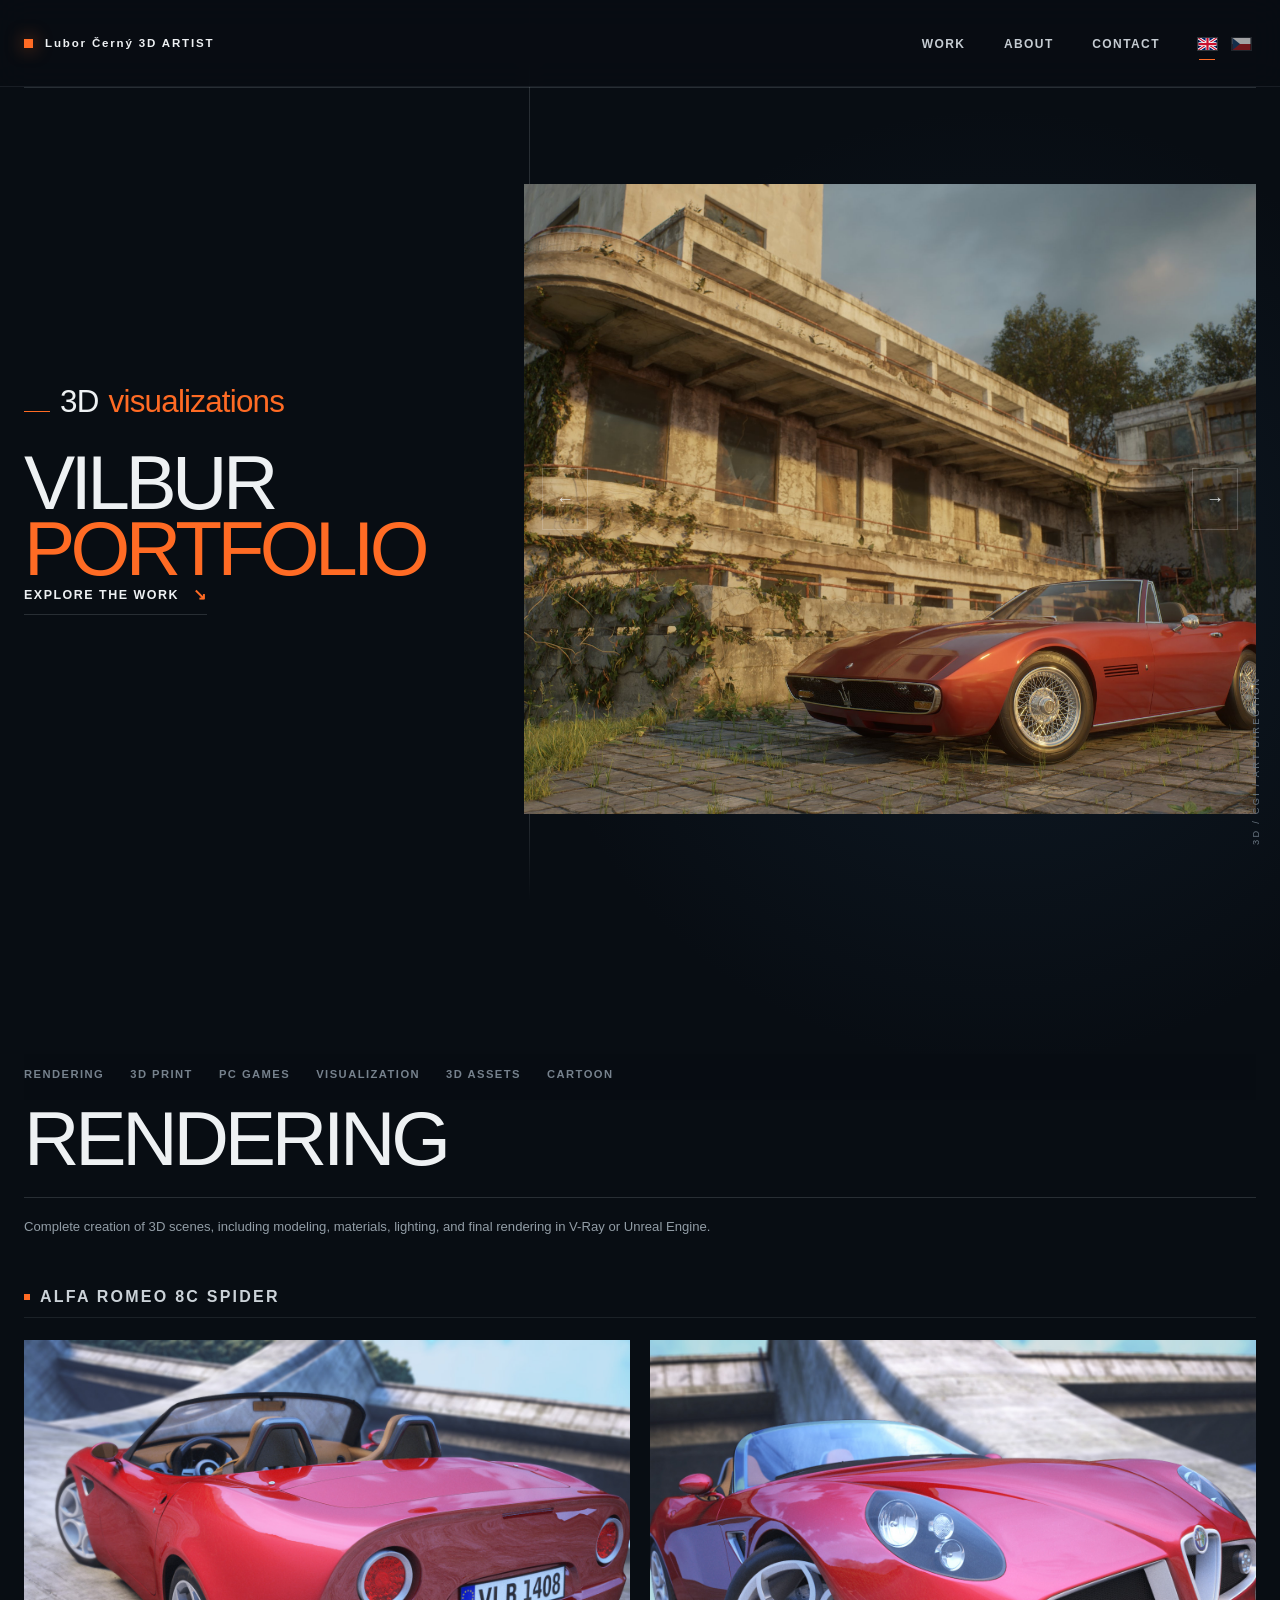
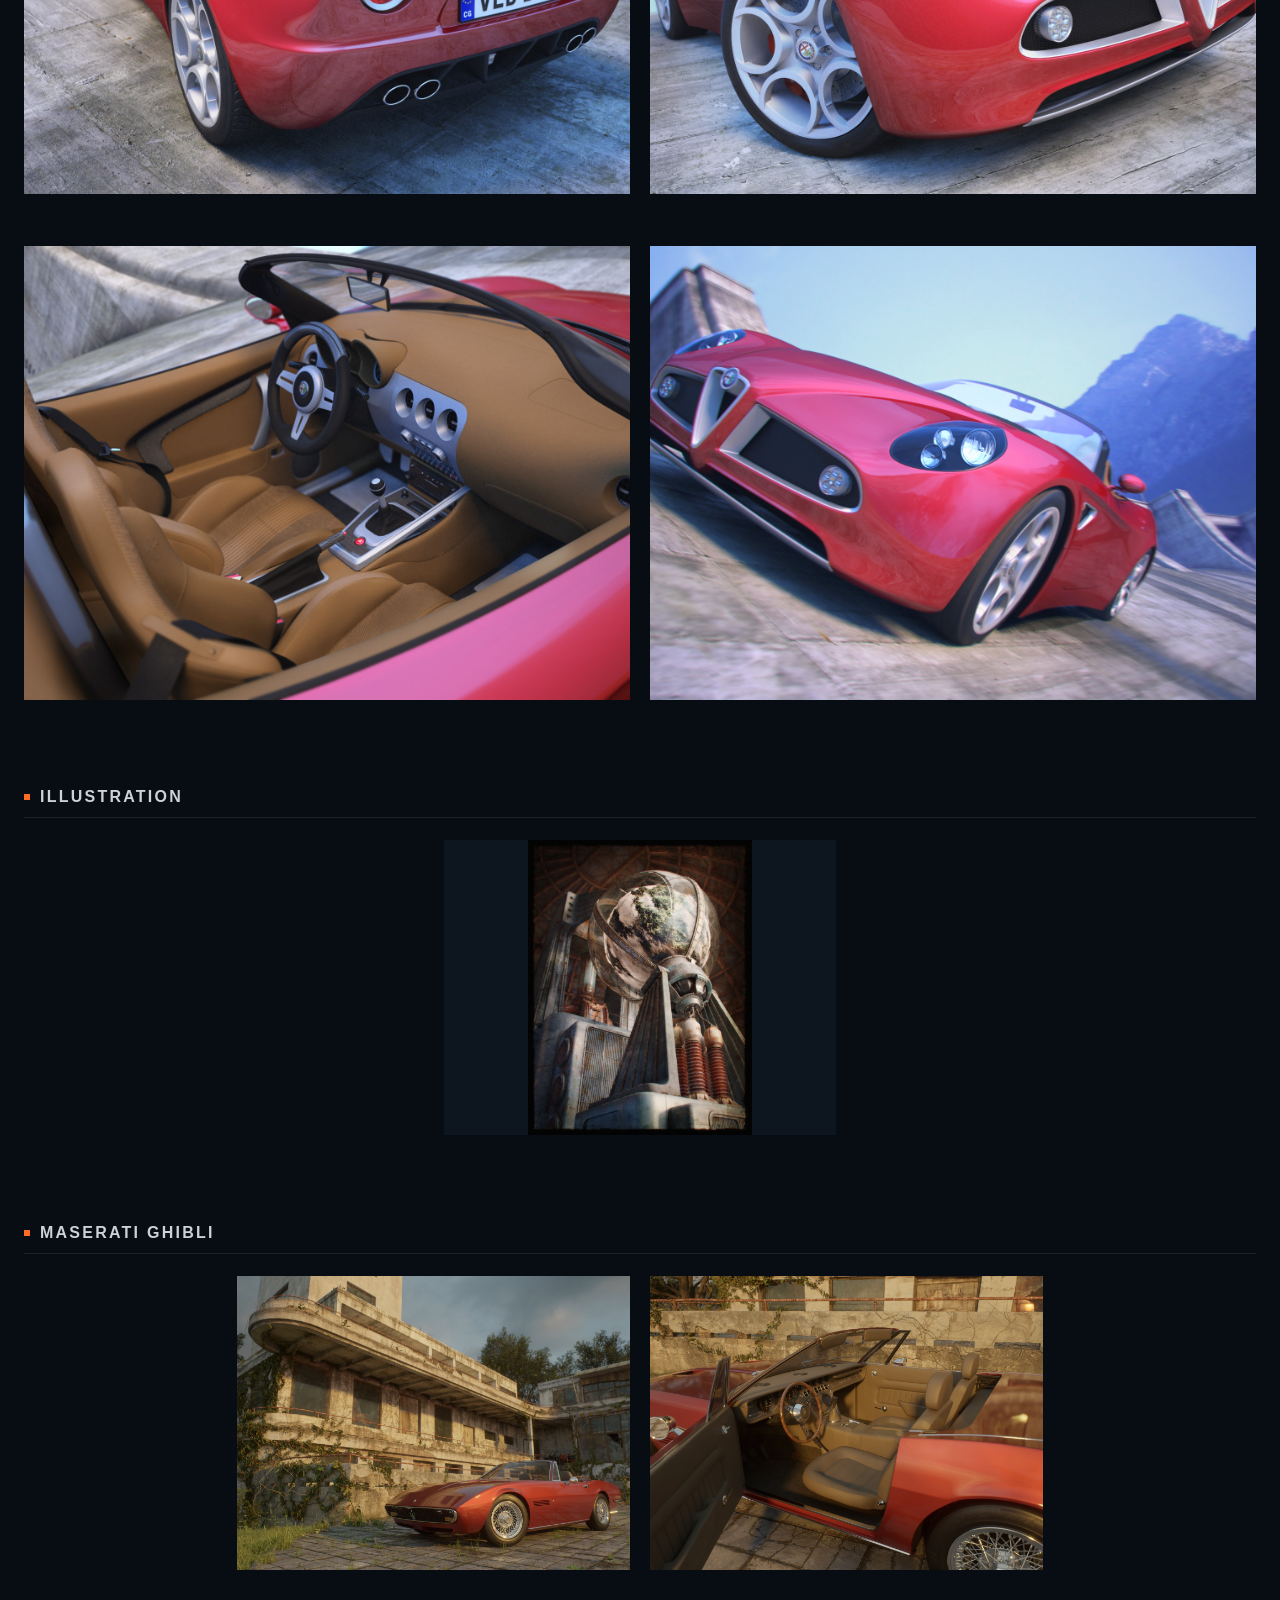
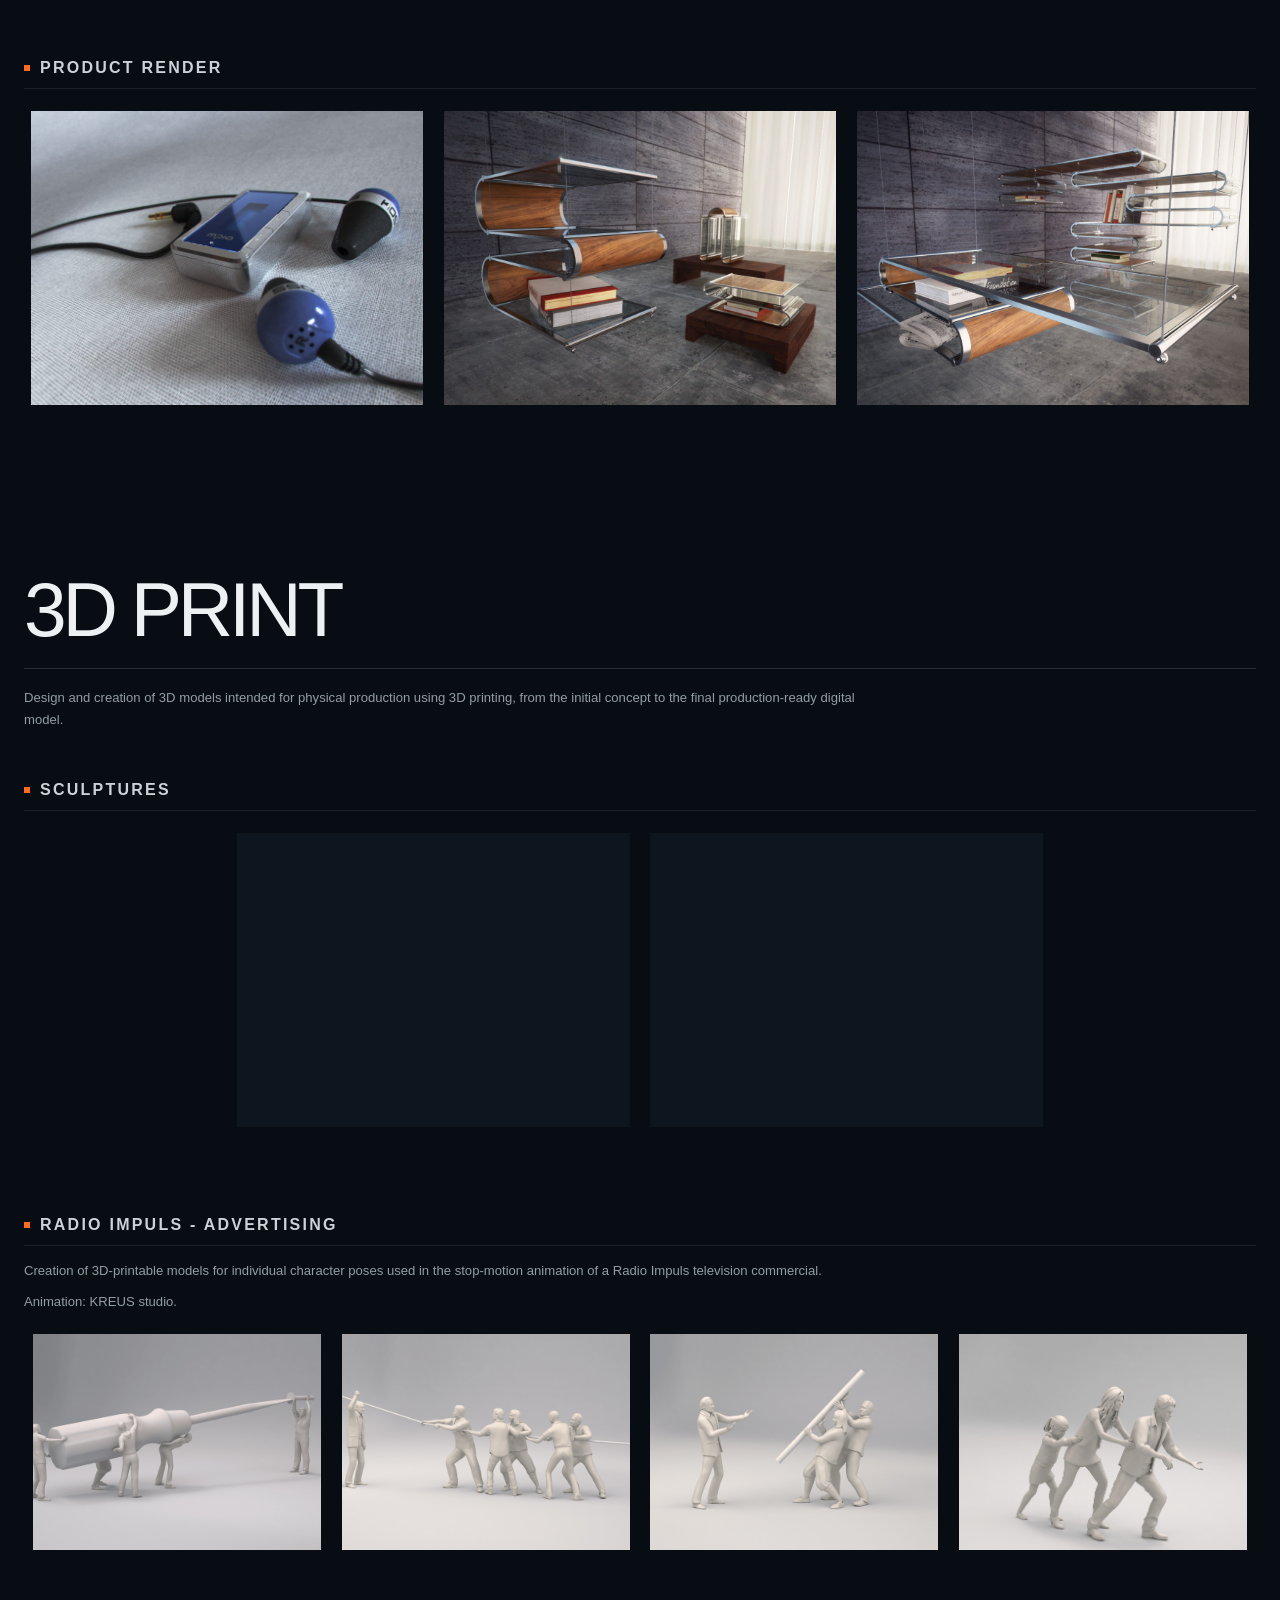
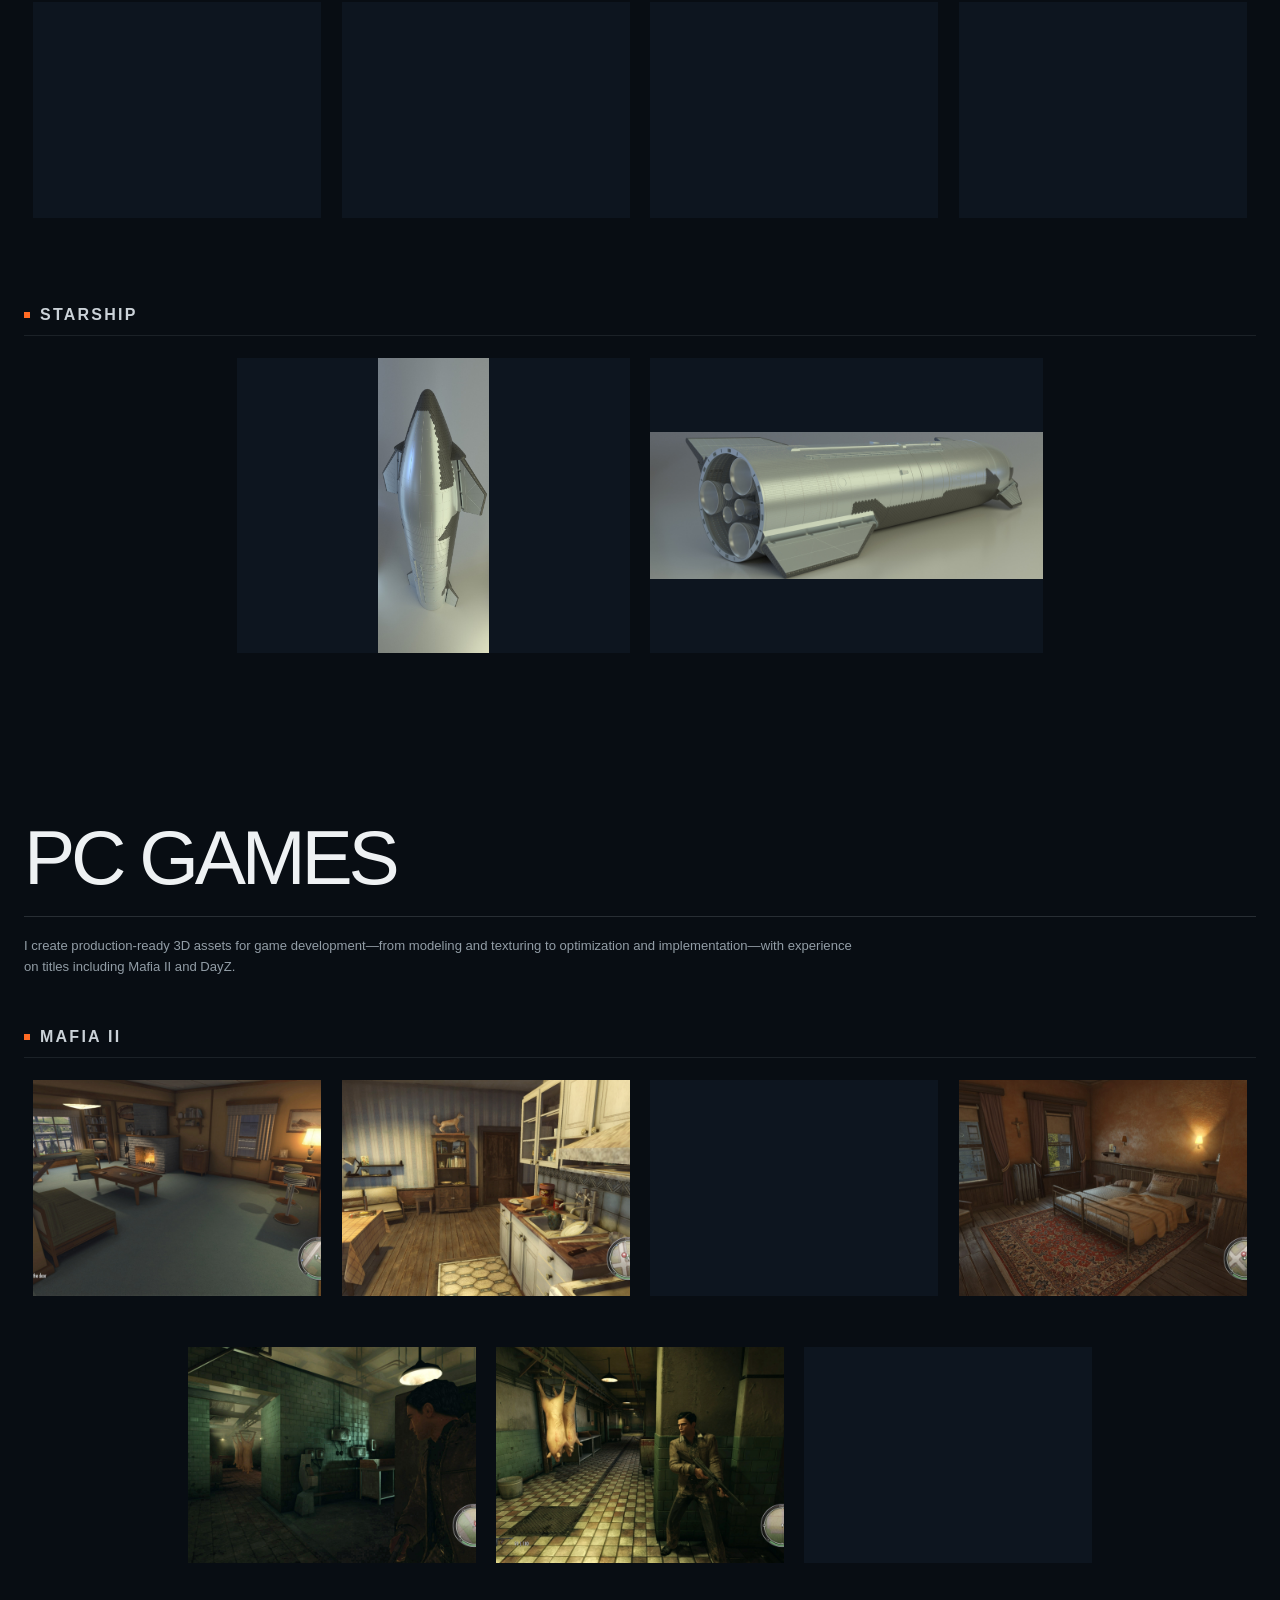
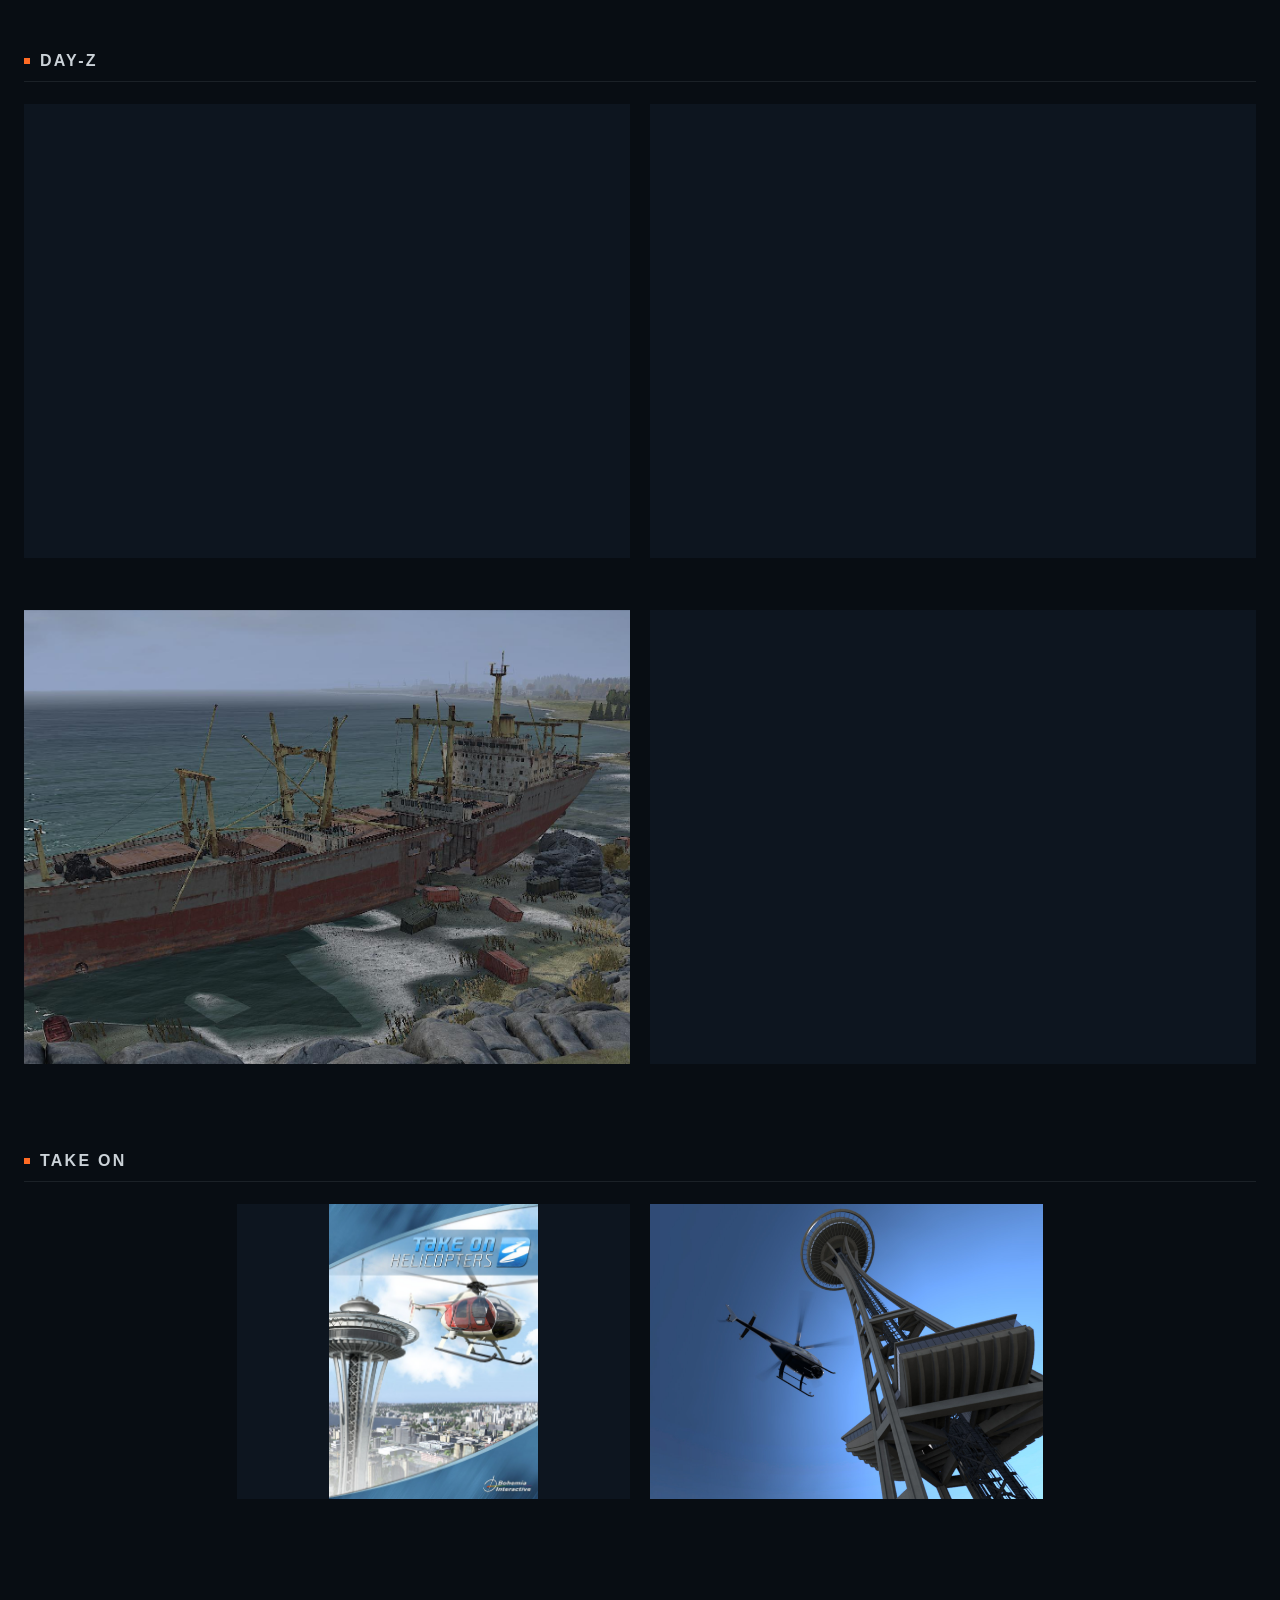
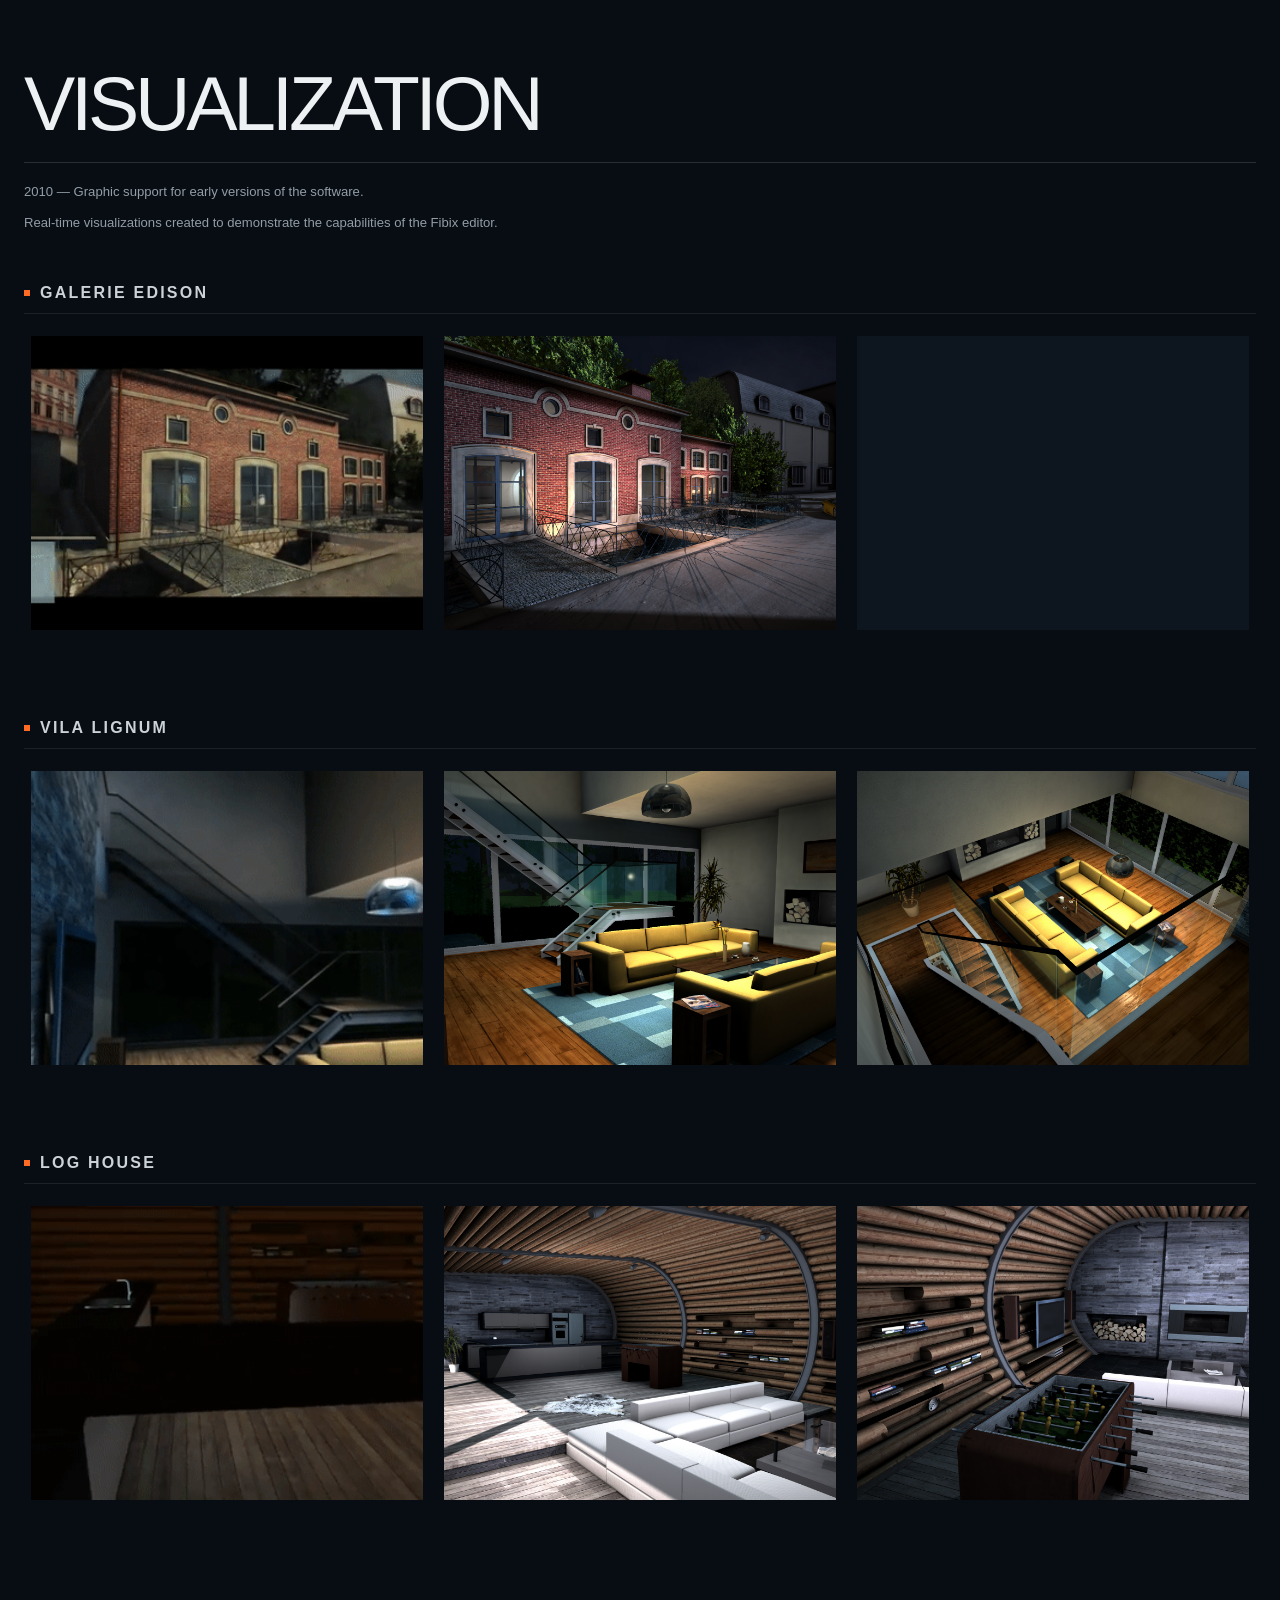
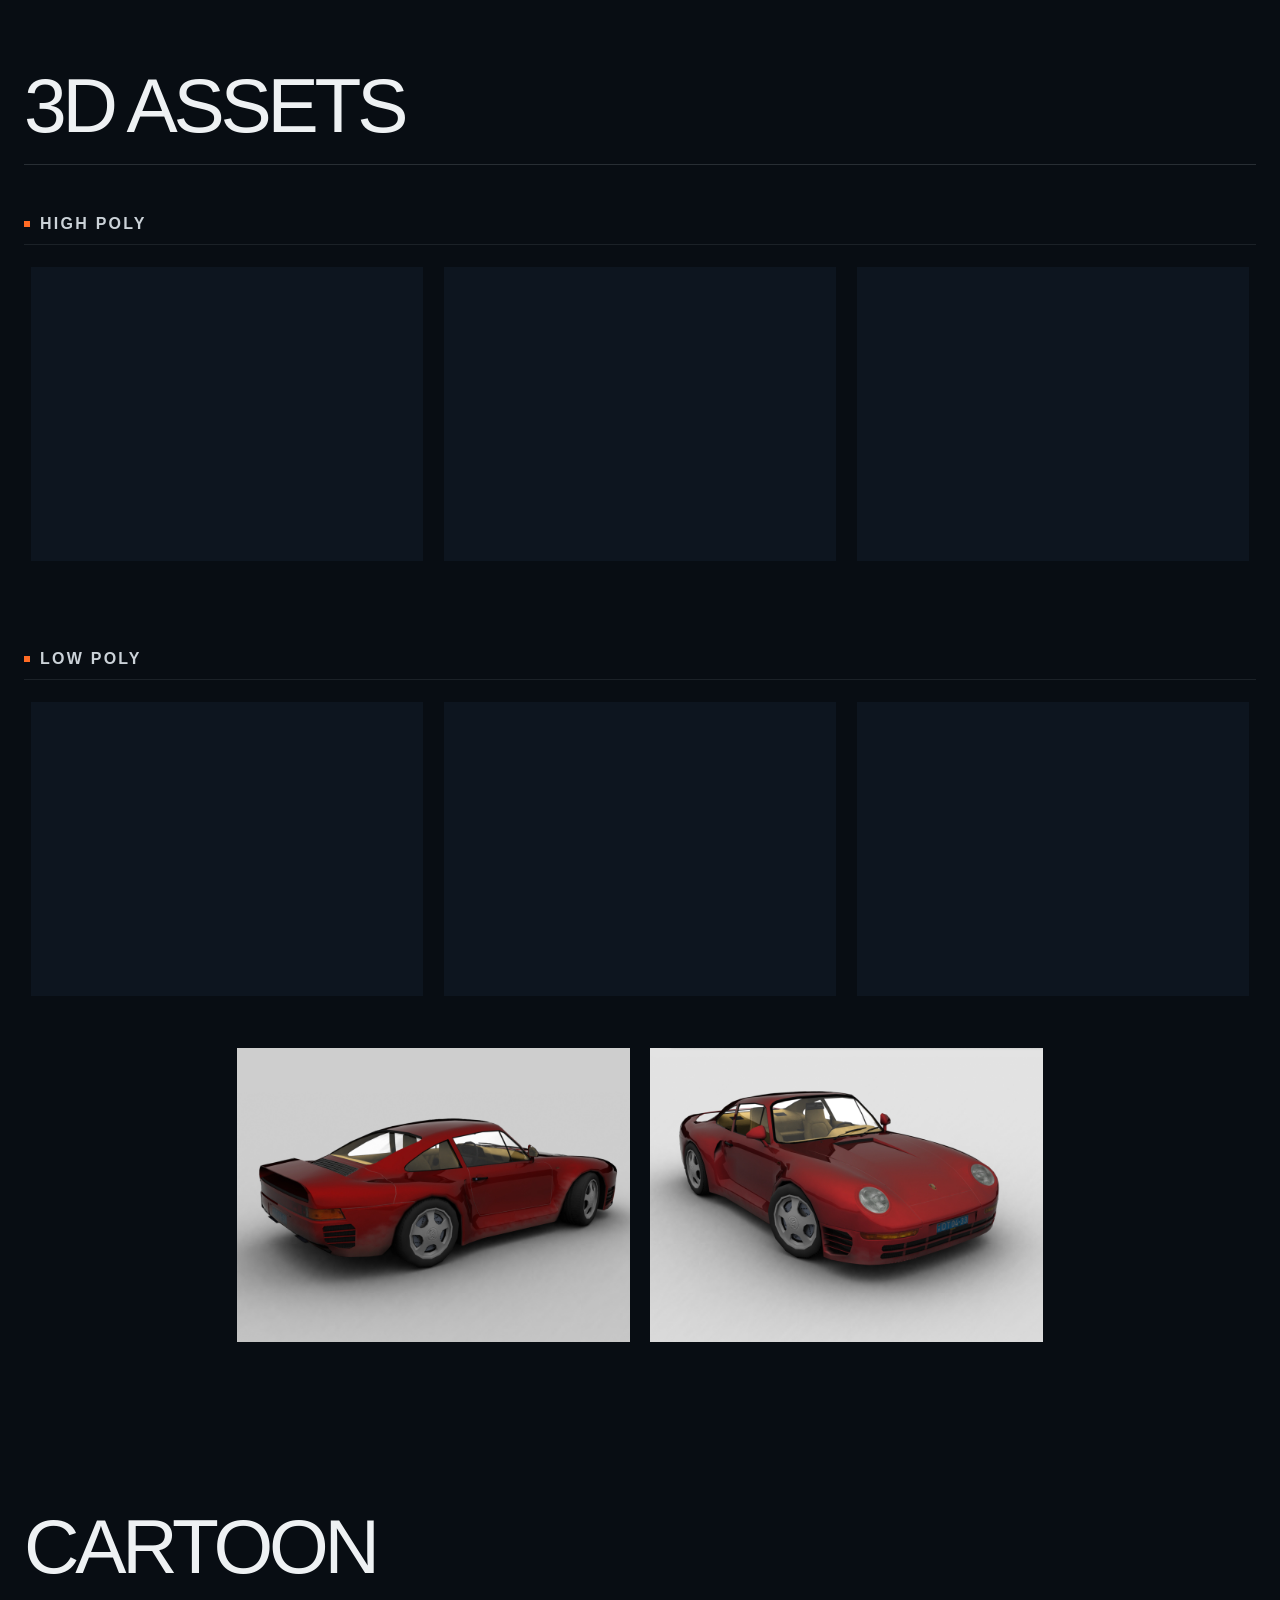
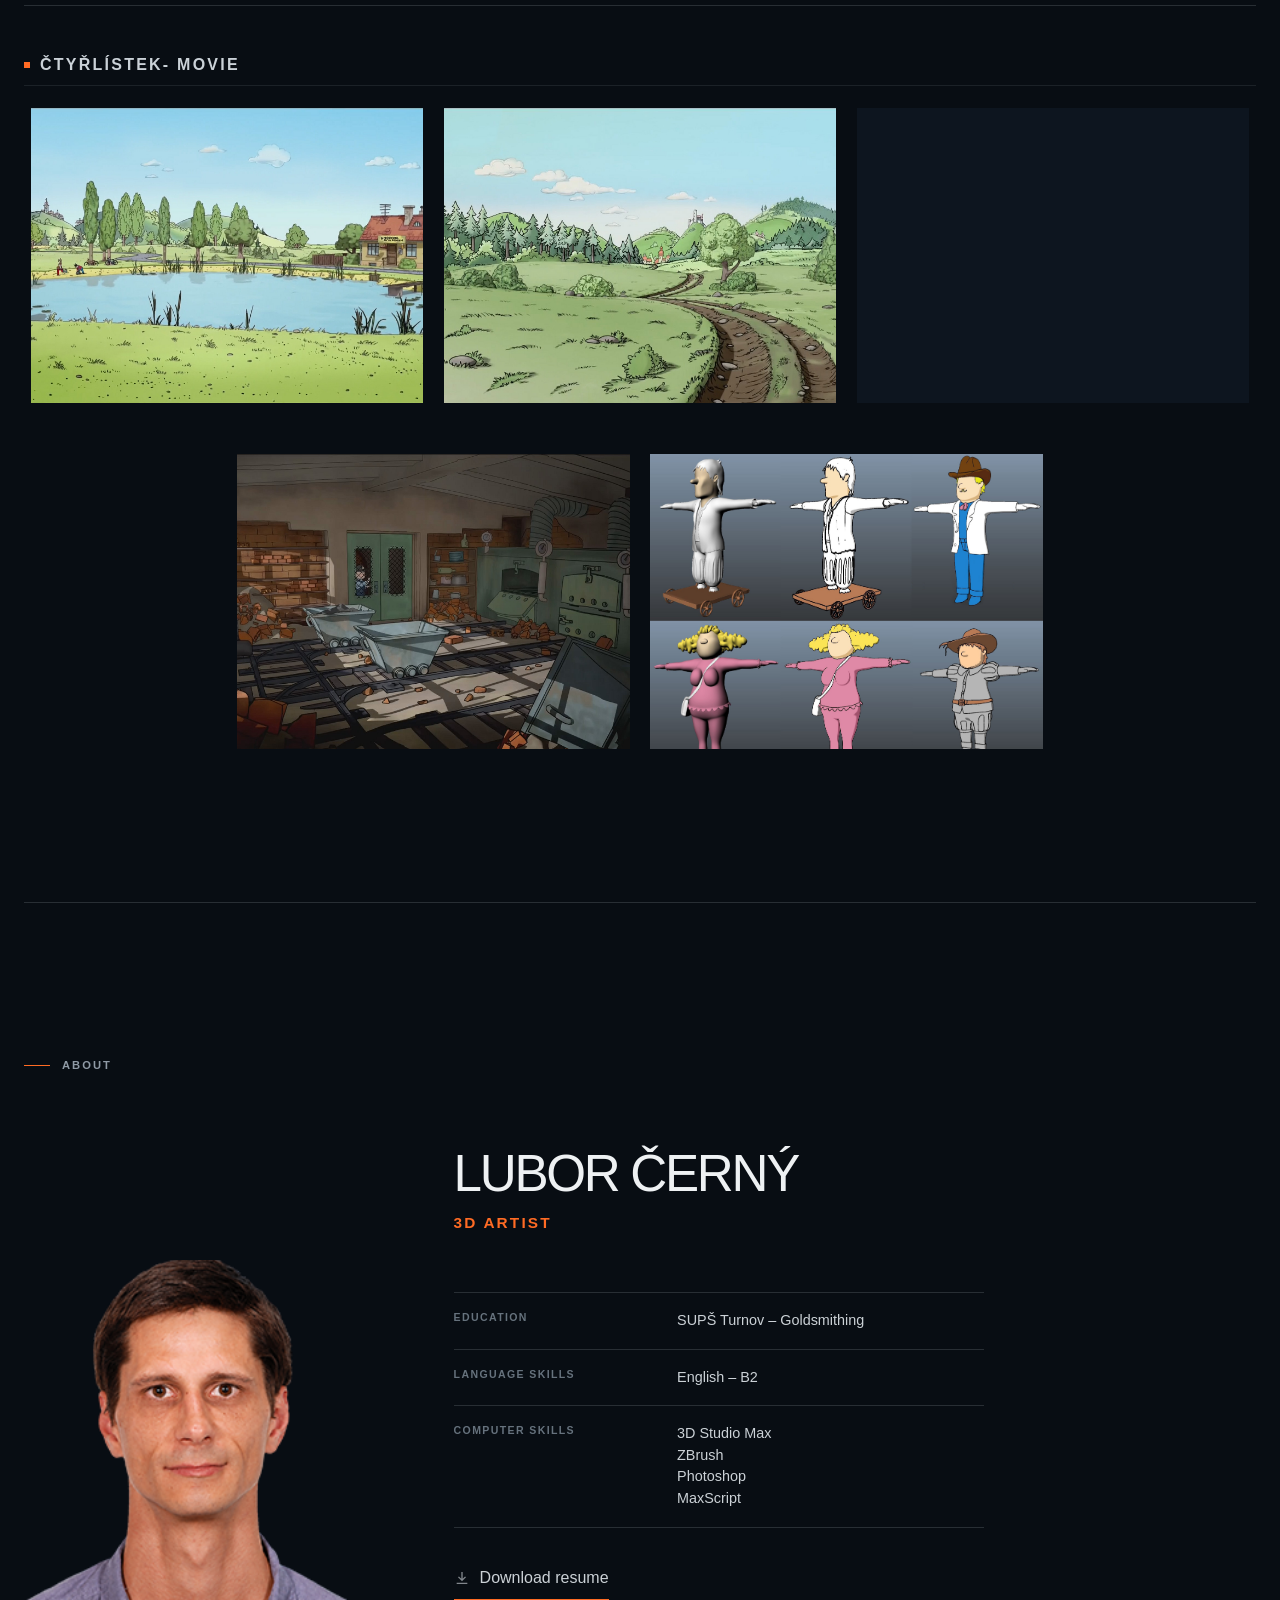
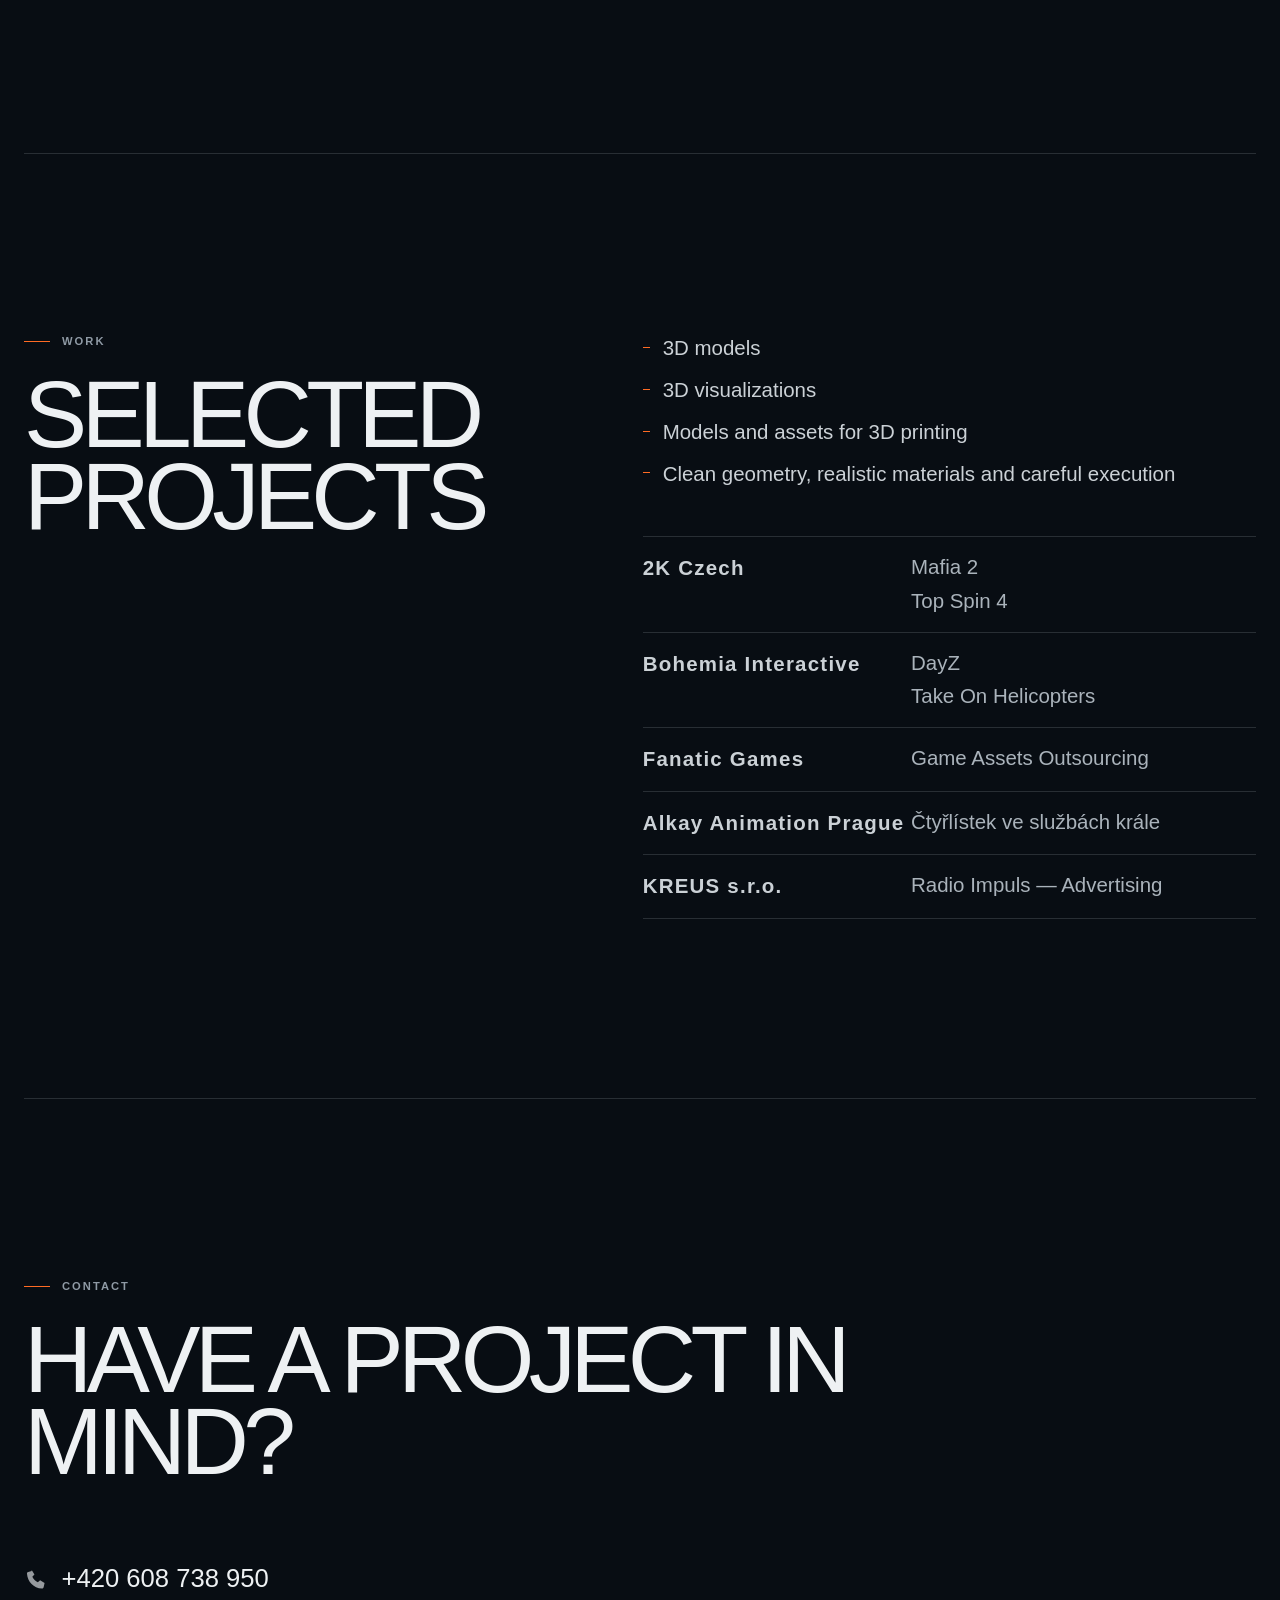
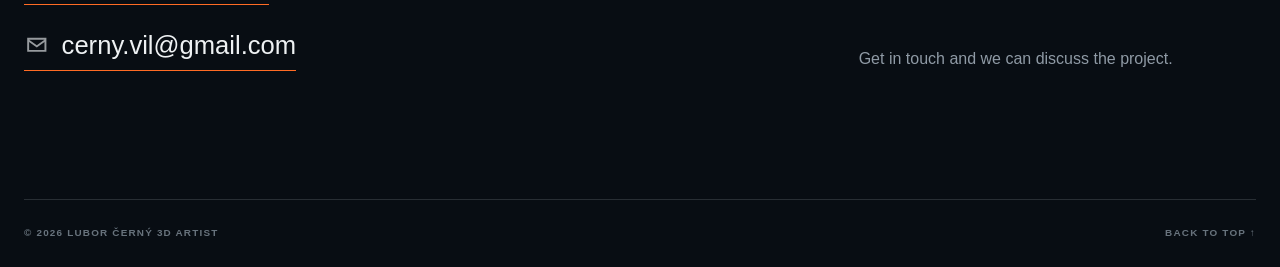
==== commit efc86f3e: "updates" ====
--- a/index.html
+++ b/index.html
@@ -17,11 +17,11 @@
     <meta property="og:url" content="https://vilbur-3d-portfolio.web.app/" />
     <meta property="og:image" content="https://vilbur-3d-portfolio.web.app/assets/header-carousel/Maserati-Ghibli-detail.jpg" />
     <meta name="twitter:card" content="summary_large_image" />
-    <link rel="stylesheet" href="styles/main.css?v=7fbfa95d4331" />
-    <script src="scripts/image-catalog.js?v=919aba9fb903" defer></script>
+    <link rel="stylesheet" href="styles/main.css?v=4f9631a96e36" />
+    <script src="scripts/image-catalog.js?v=339fffce6d1c" defer></script>
     <script src="scripts/header-carousel.js?v=11b0f3193e3b" defer></script>
-    <script src="scripts/projects.js?v=cf7442c9b87c" defer></script>
-    <script src="scripts/main.js?v=2b93e04d62a9" defer></script>
+    <script src="scripts/projects.js?v=047dbb9818f0" defer></script>
+    <script src="scripts/main.js?v=6d5a4ba4f3df" defer></script>
   </head>
   <body>
     <a class="skip-link" href="#work" data-i18n="skipLink">Skip to portfolio</a>
@@ -34,7 +34,7 @@
         data-i18n-aria-label="brandAria"
       >
         <span class="brand-mark" aria-hidden="true"></span>
-        <span data-site-name>VILBUR 3D ARTIST</span>
+        <span data-site-name>Lubor Černý 3D ARTIST</span>
       </a>
 
       <div class="header-actions">
@@ -115,7 +115,7 @@
             <span class="hero-specialization-word" data-specialization-word>models</span>
           </p>
           <span class="visually-hidden" data-specialization-accessible>3D models, 3D print and 3D visualizations</span>
-          <h1 id="hero-title">Vilbur<br /><em>Portfolio</em></h1>
+          <h1 id="hero-title">vilbur<br /><em>Portfolio</em></h1>
           <a class="text-link" href="#work">
             <span data-i18n="hero.explore">Explore the work</span>
             <span aria-hidden="true">↘</span>
@@ -202,6 +202,10 @@
                 <dt data-i18n="about.languagesLabel">Language skills</dt>
                 <dd data-i18n="about.englishB2">English – B2</dd>
               </div>
+              <div>
+                <dt data-i18n="about.computerSkillsLabel">Computer Skills</dt>
+                <dd>3D Studio Max<br />ZBrush<br />Photoshop<br />MaxScript</dd>
+              </div>
             </dl>
             <a
               class="about-resume"
@@ -276,7 +280,7 @@
     </main>
 
     <footer class="site-footer section-shell">
-      <span>© <span data-year></span> <span data-site-name>VILBUR 3D ARTIST</span></span>
+      <span>© <span data-year></span> <span data-site-name>Lubor Černý 3D ARTIST</span></span>
       <a href="#top"><span data-i18n="footer.backToTop">Back to top</span> ↑</a>
     </footer>
 
--- a/styles/main.css
+++ b/styles/main.css
@@ -607,7 +607,8 @@
 }
 
 .section-heading h2,
-.about h2 {
+.about h2,
+.contact h2 {
   font-size: clamp(3.6rem, 7.4vw, 8rem);
 }
 
@@ -1172,7 +1173,6 @@
 
 .contact h2 {
   max-width: 1000px;
-  font-size: clamp(4.4rem, 10.8vw, 11rem);
 }
 
 .contact-row {
@@ -1835,7 +1835,8 @@
     padding: 38px 0 64px;
   }
 
-  .about h2 {
+  .about h2,
+  .contact h2 {
     font-size: clamp(2.15rem, 10vw, 3.25rem);
     line-height: 0.9;
   }
@@ -1910,10 +1911,6 @@
   .project-participation-row dt,
   .project-participation-row li {
     font-size: 1rem;
-  }
-
-  .contact h2 {
-    font-size: clamp(4.2rem, 20vw, 6.8rem);
   }
 
   .site-footer {
@@ -2165,10 +2162,6 @@
     min-width: 27px;
   }
 
-  .contact h2 {
-    font-size: clamp(3.2rem, 16vw, 4.2rem);
-  }
-
   .project-grid .project-card {
     flex-basis: 100%;
   }
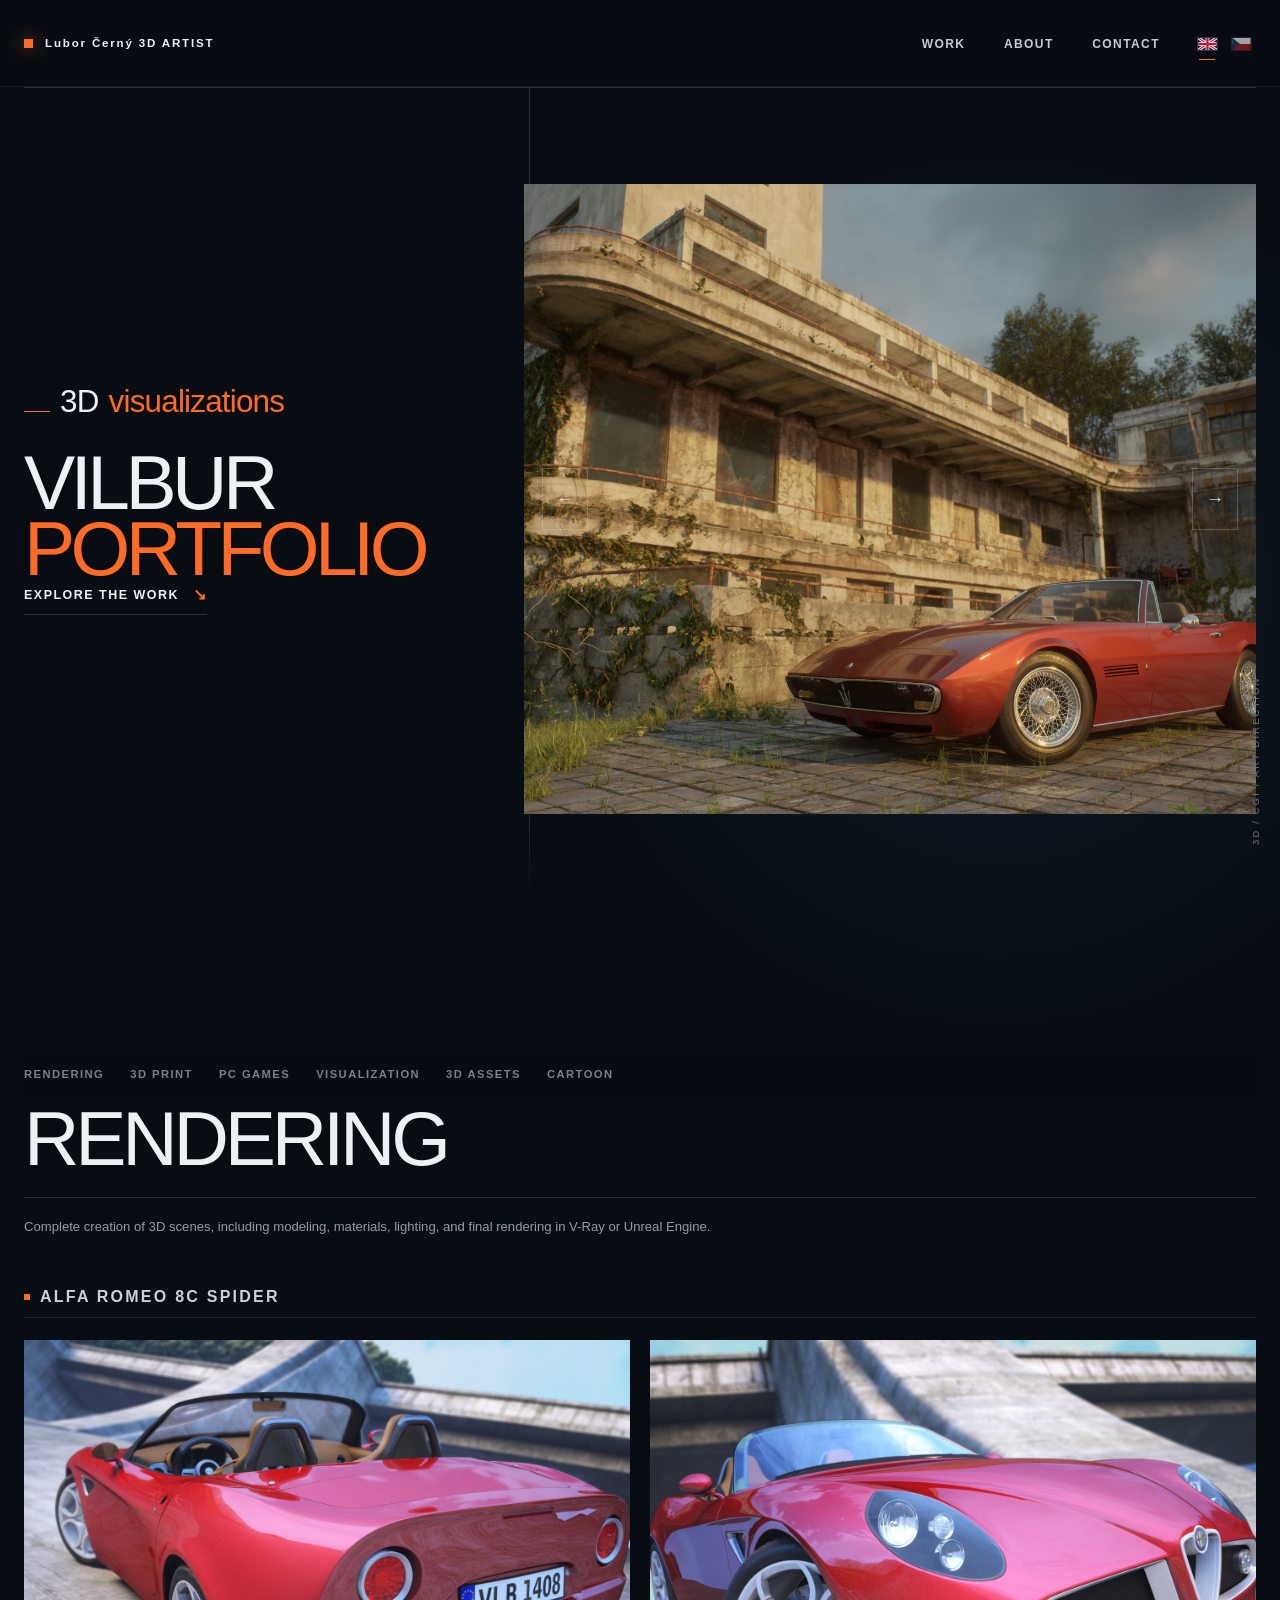
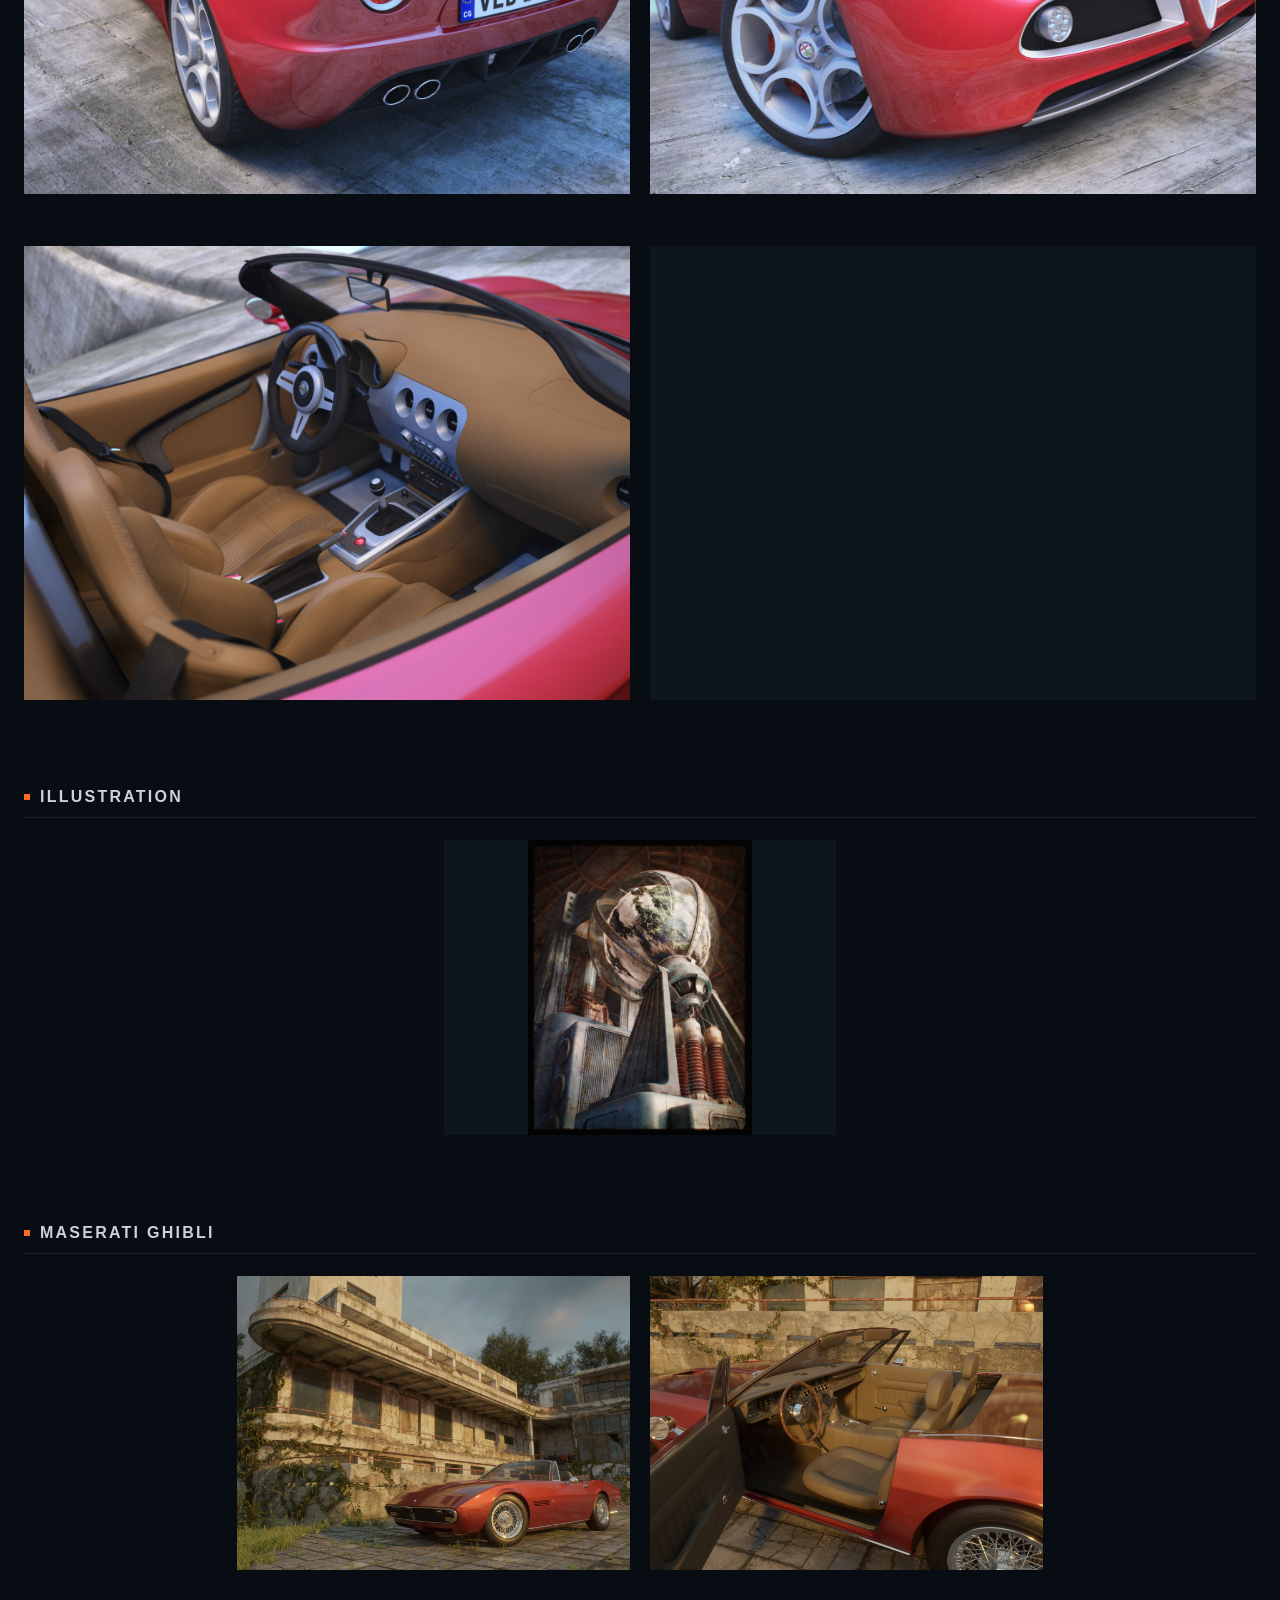
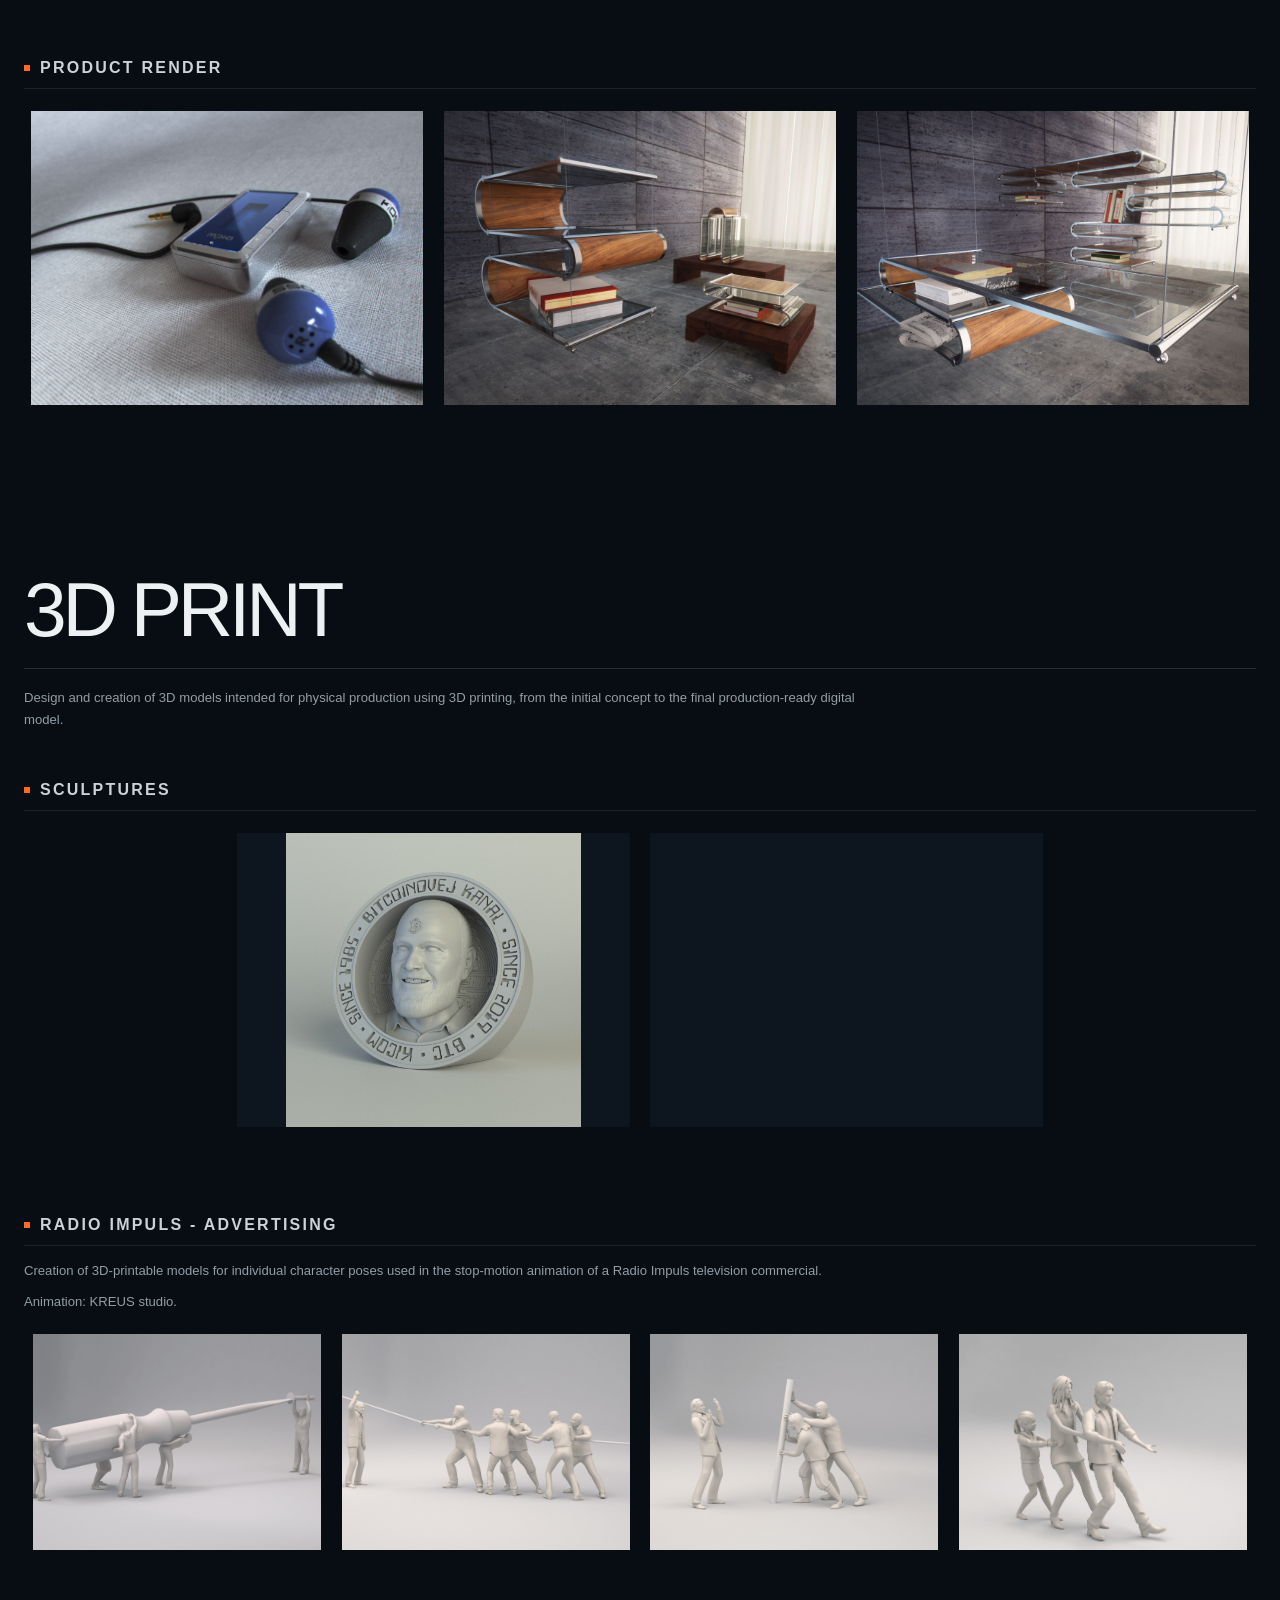
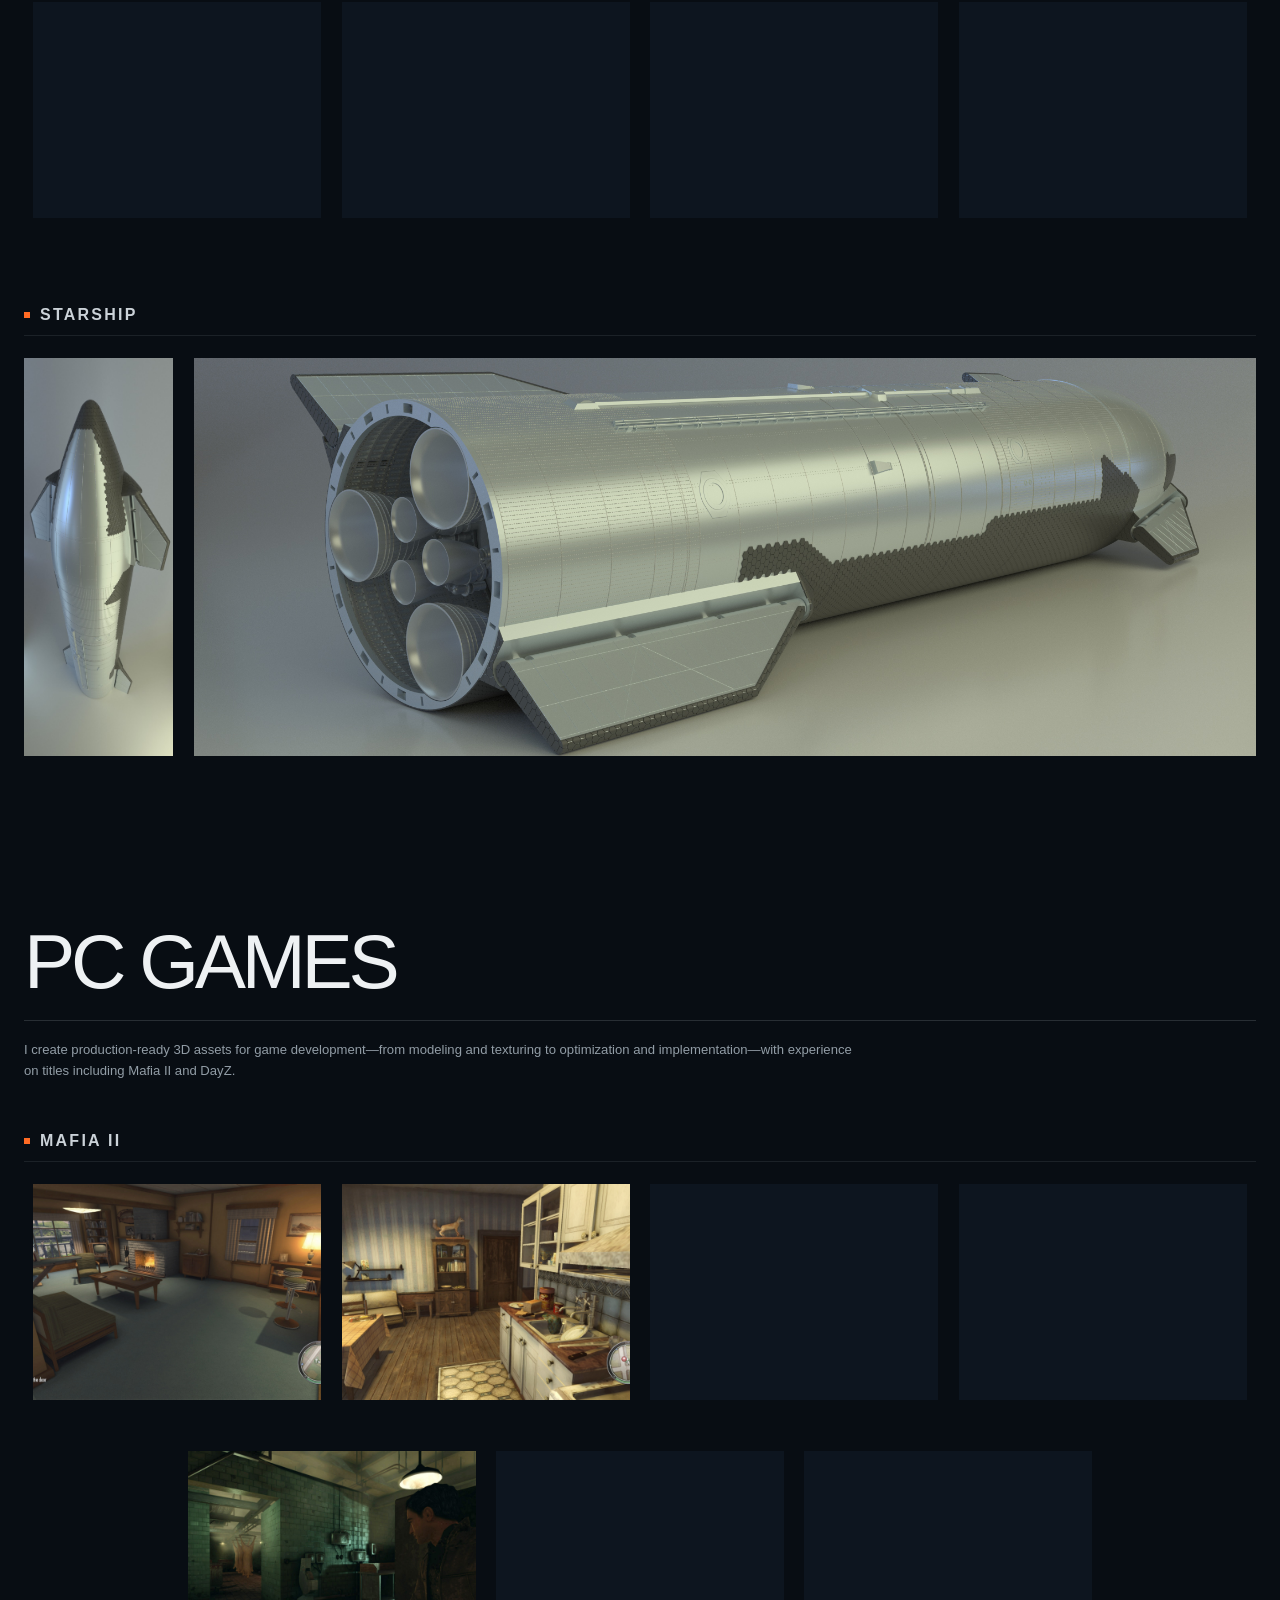
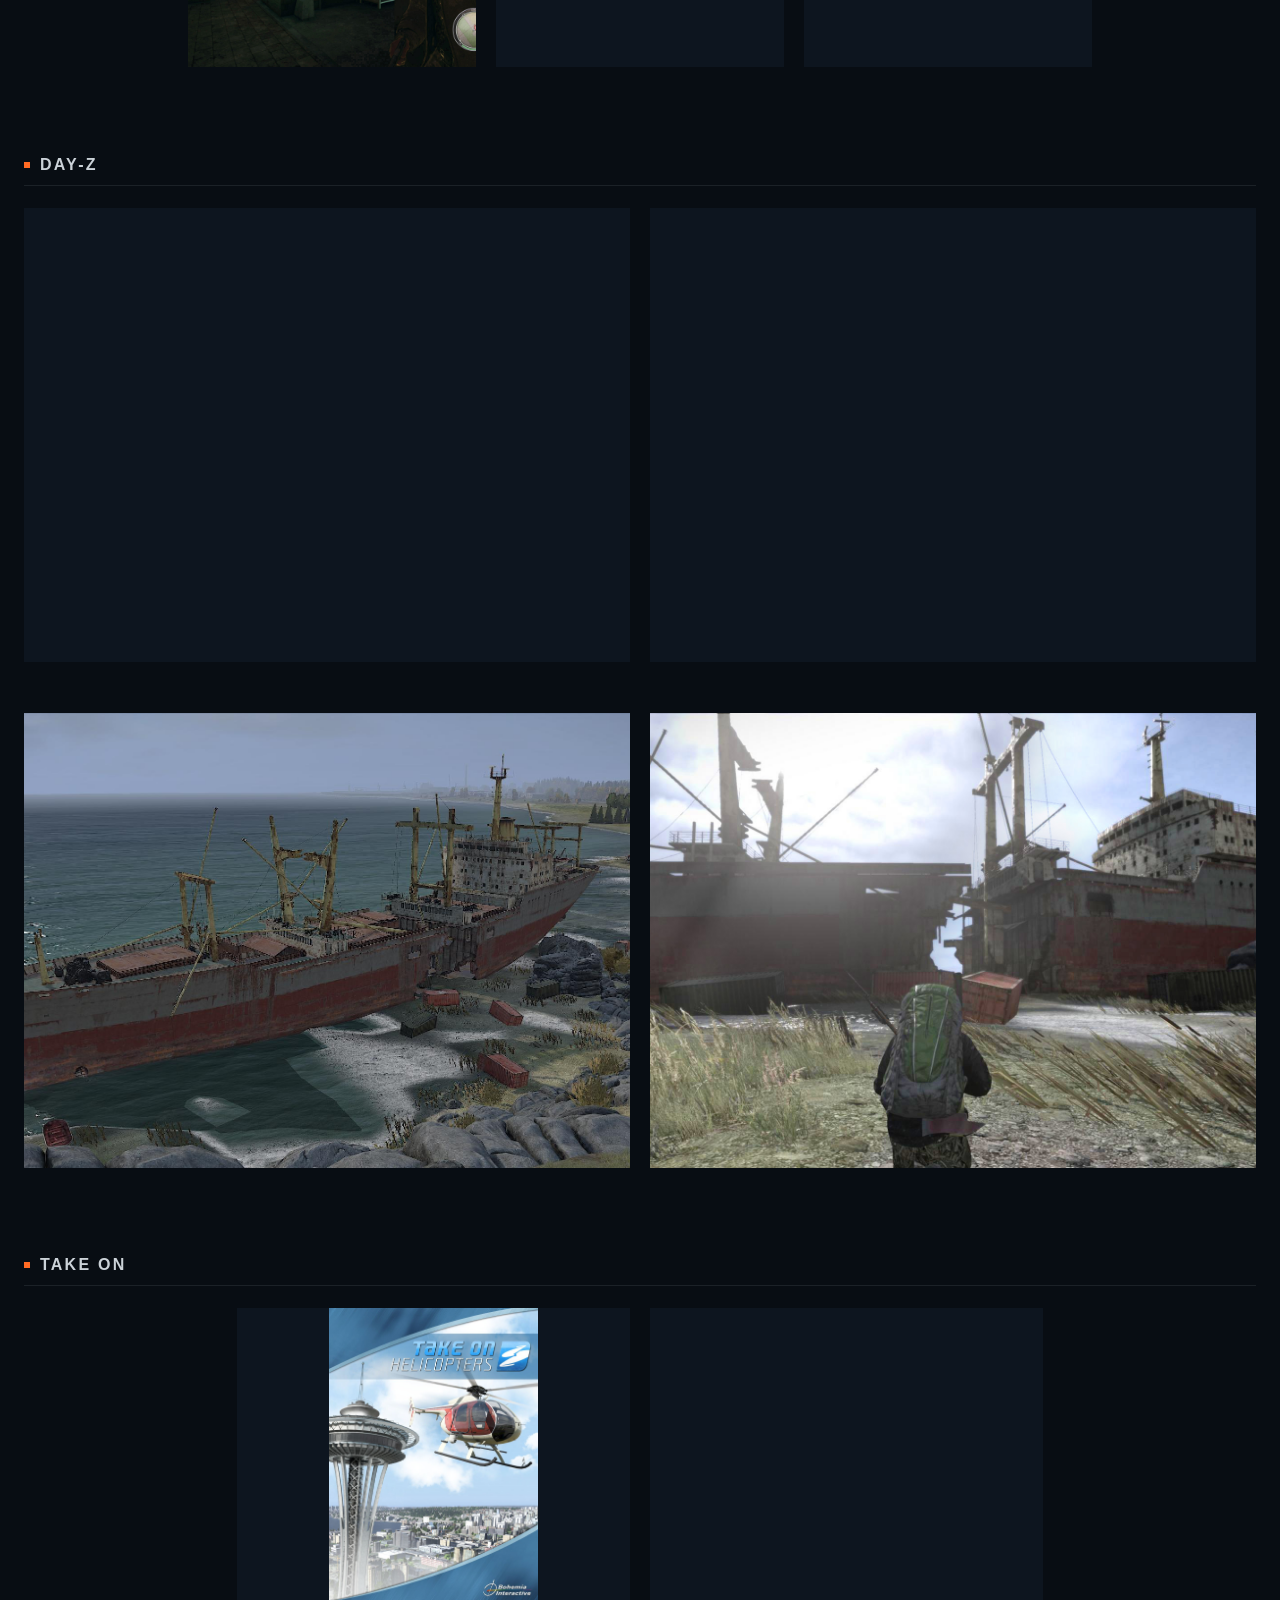
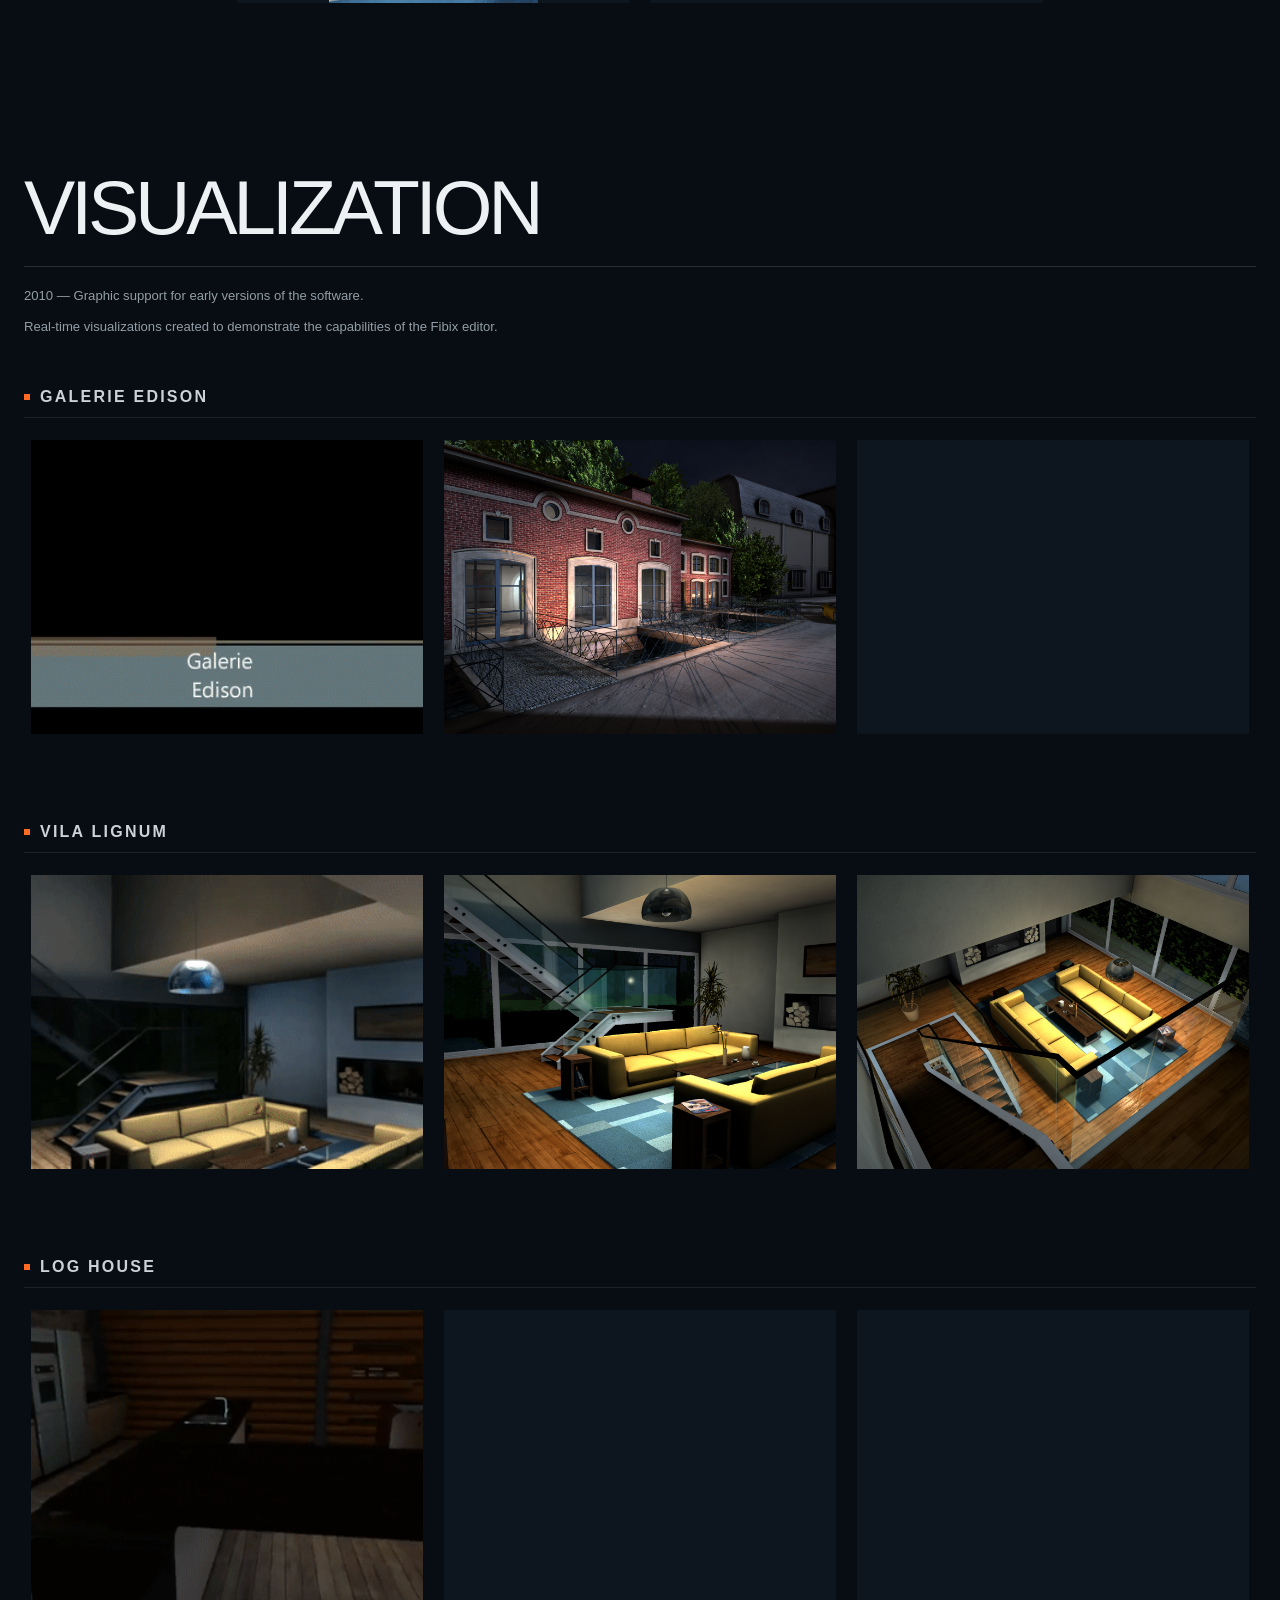
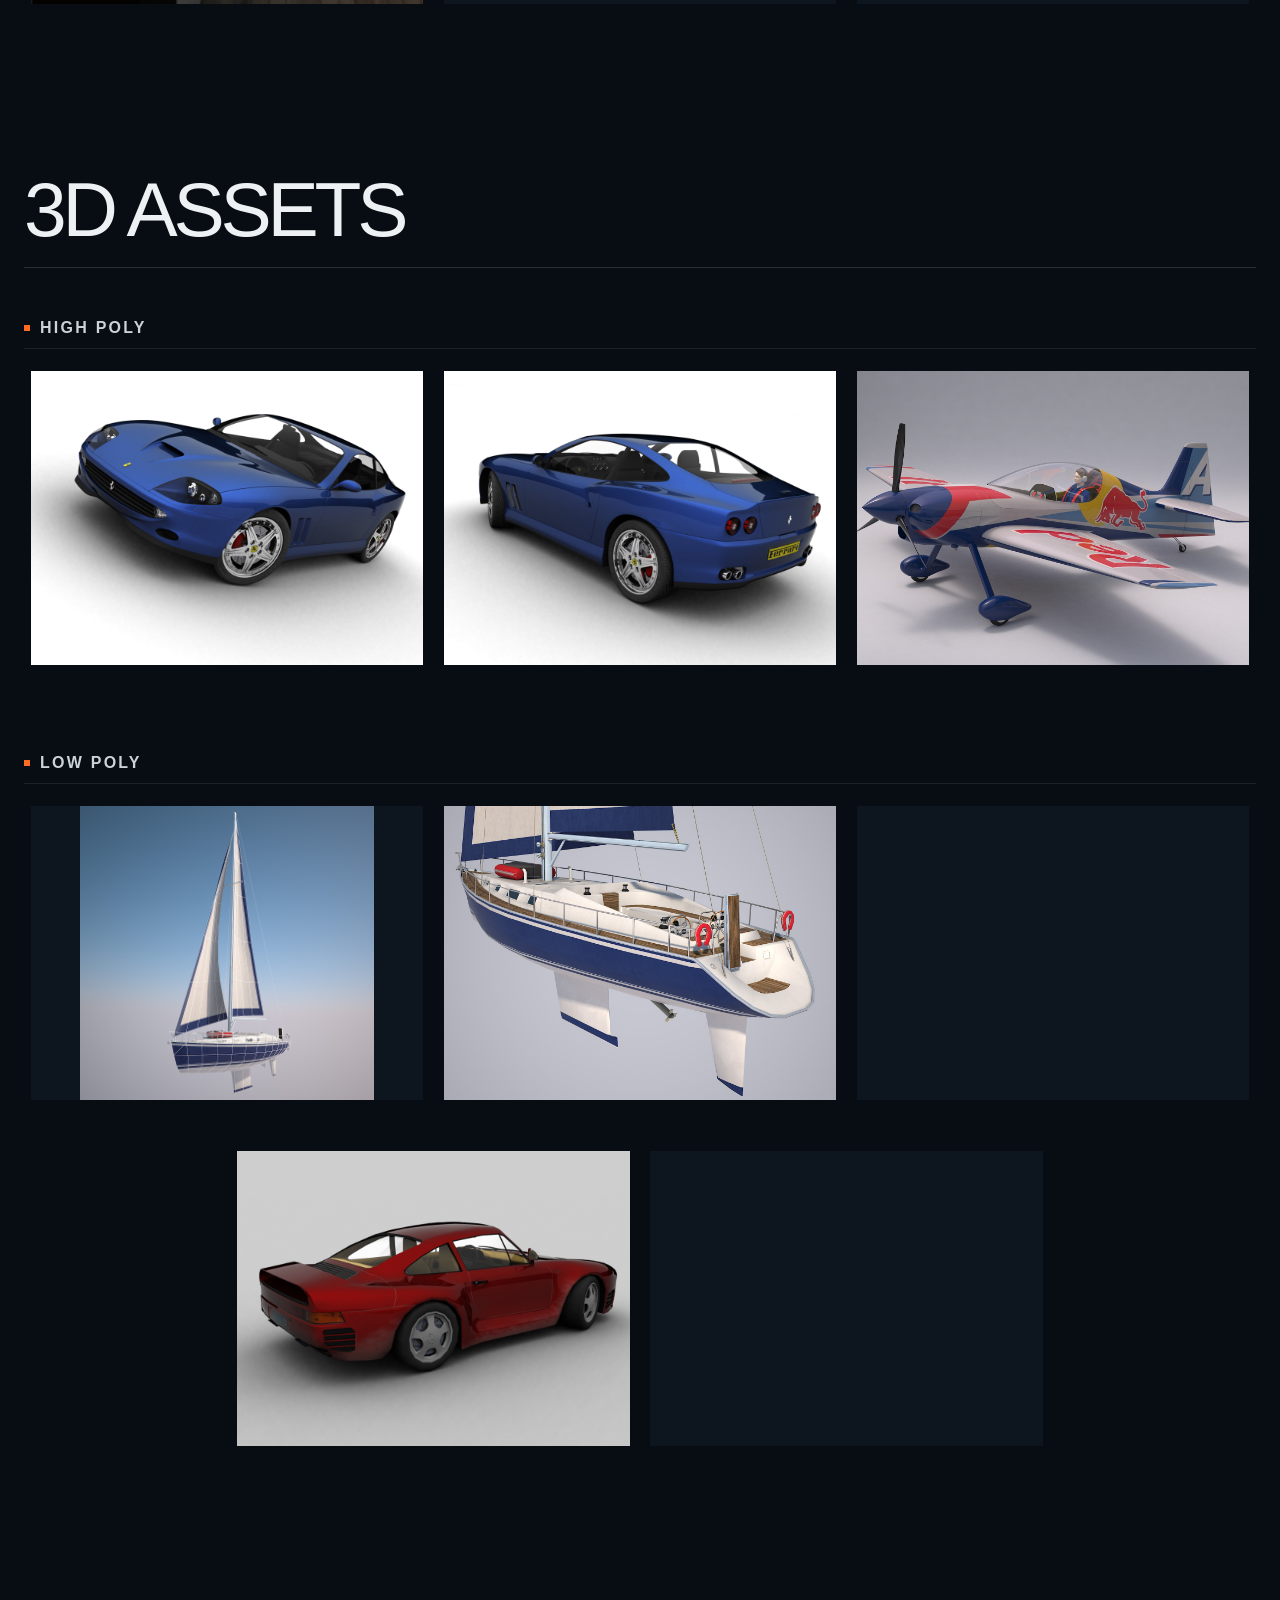
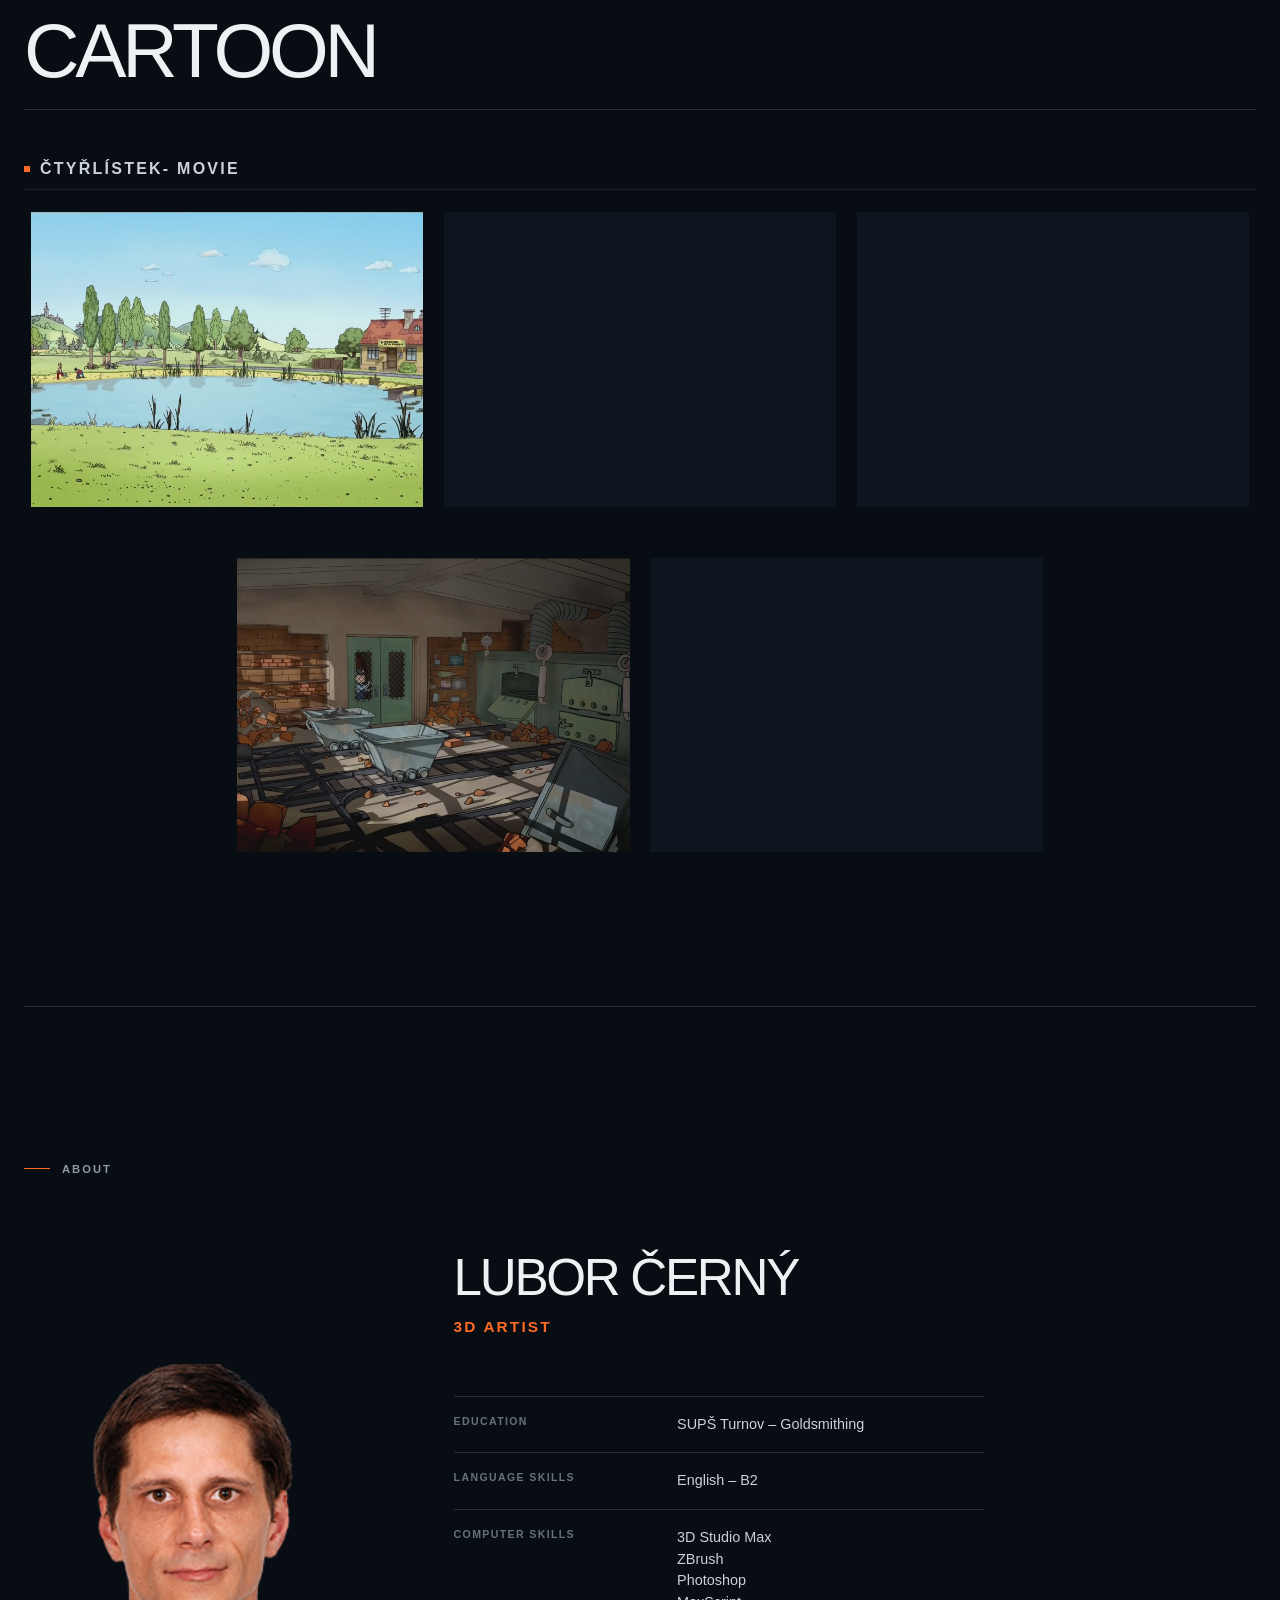
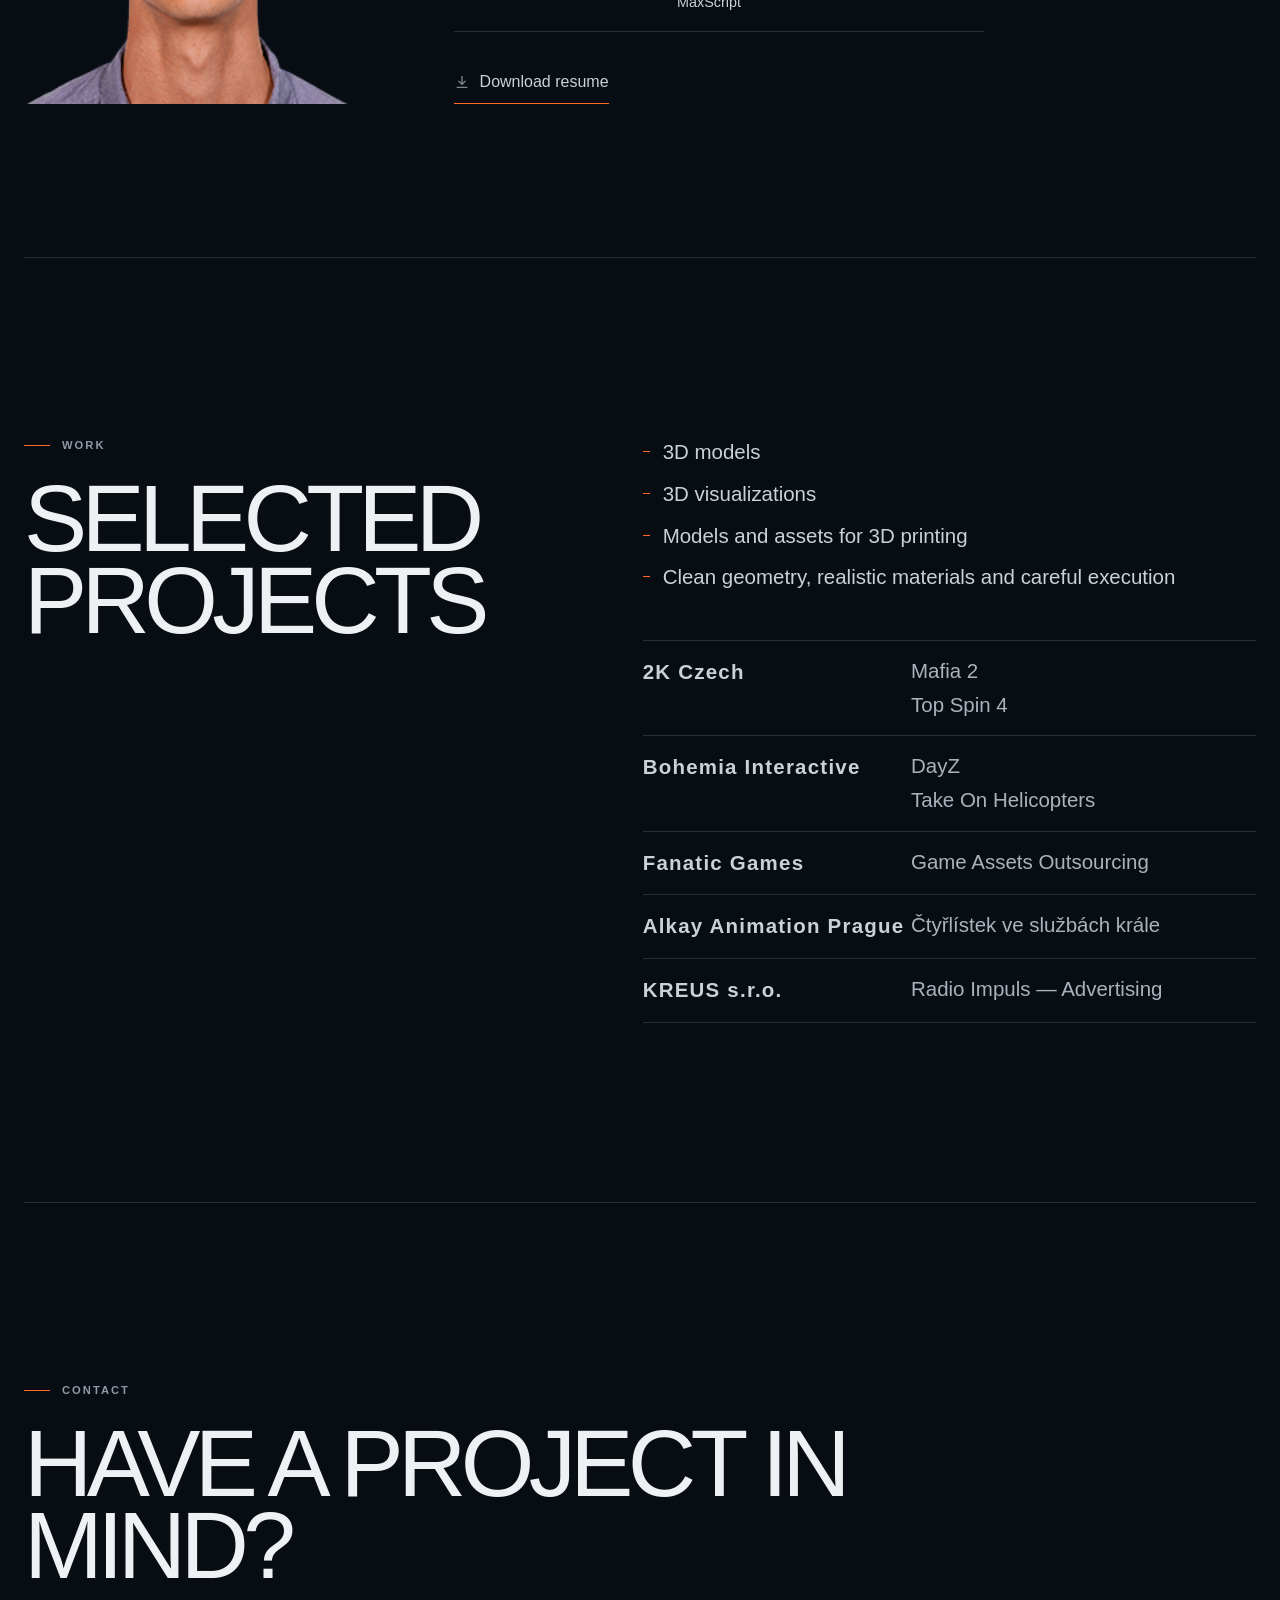
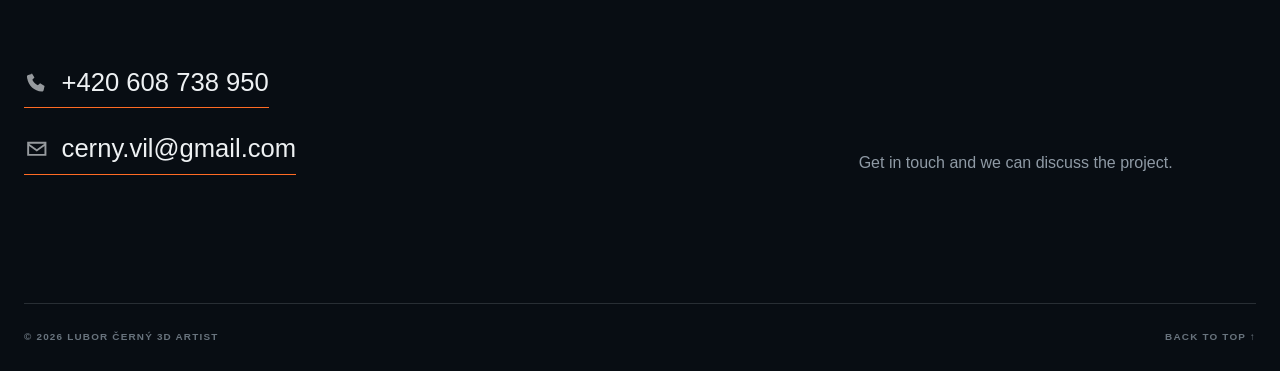
==== commit cb9f2b14: "extreme ration thumbnails layout fixed" ====
--- a/index.html
+++ b/index.html
@@ -17,11 +17,11 @@
     <meta property="og:url" content="https://vilbur-3d-portfolio.web.app/" />
     <meta property="og:image" content="https://vilbur-3d-portfolio.web.app/assets/header-carousel/Maserati-Ghibli-detail.jpg" />
     <meta name="twitter:card" content="summary_large_image" />
-    <link rel="stylesheet" href="styles/main.css?v=4f9631a96e36" />
-    <script src="scripts/image-catalog.js?v=339fffce6d1c" defer></script>
+    <link rel="stylesheet" href="styles/main.css?v=4f2842df9f18" />
+    <script src="scripts/image-catalog.js?v=c4828b2e5f00" defer></script>
     <script src="scripts/header-carousel.js?v=11b0f3193e3b" defer></script>
-    <script src="scripts/projects.js?v=047dbb9818f0" defer></script>
-    <script src="scripts/main.js?v=6d5a4ba4f3df" defer></script>
+    <script src="scripts/projects.js?v=2c6757129cb0" defer></script>
+    <script src="scripts/main.js?v=9d4327b11100" defer></script>
   </head>
   <body>
     <a class="skip-link" href="#work" data-i18n="skipLink">Skip to portfolio</a>
--- a/styles/main.css
+++ b/styles/main.css
@@ -827,6 +827,30 @@
 .project-card {
   flex: 0 1 calc(25% - 20px);
   min-width: 0;
+}
+
+.thumbnail-pair {
+  display: flex;
+  flex: 0 0 100%;
+  min-width: 0;
+  gap: var(--project-grid-column-gap);
+}
+
+.project-grid .thumbnail-pair .project-card {
+  flex: var(--thumbnail-aspect) 1 0;
+}
+
+.thumbnail-pair .project-card .project-media {
+  aspect-ratio: var(--thumbnail-aspect);
+}
+
+.thumbnail-pair .project-card .project-media img {
+  object-fit: contain;
+  object-position: center;
+}
+
+.thumbnail-pair .project-open:hover .project-media img {
+  transform: none;
 }
 
 .project-grid--cols-3 .project-card {
@@ -1755,6 +1779,14 @@
     flex-basis: calc(50% - 6px);
   }
 
+  .thumbnail-pair {
+    display: contents;
+  }
+
+  .project-grid .thumbnail-pair .project-card {
+    flex-basis: 100%;
+  }
+
   .project-card,
   .project-card--wide,
   .project-card--square,
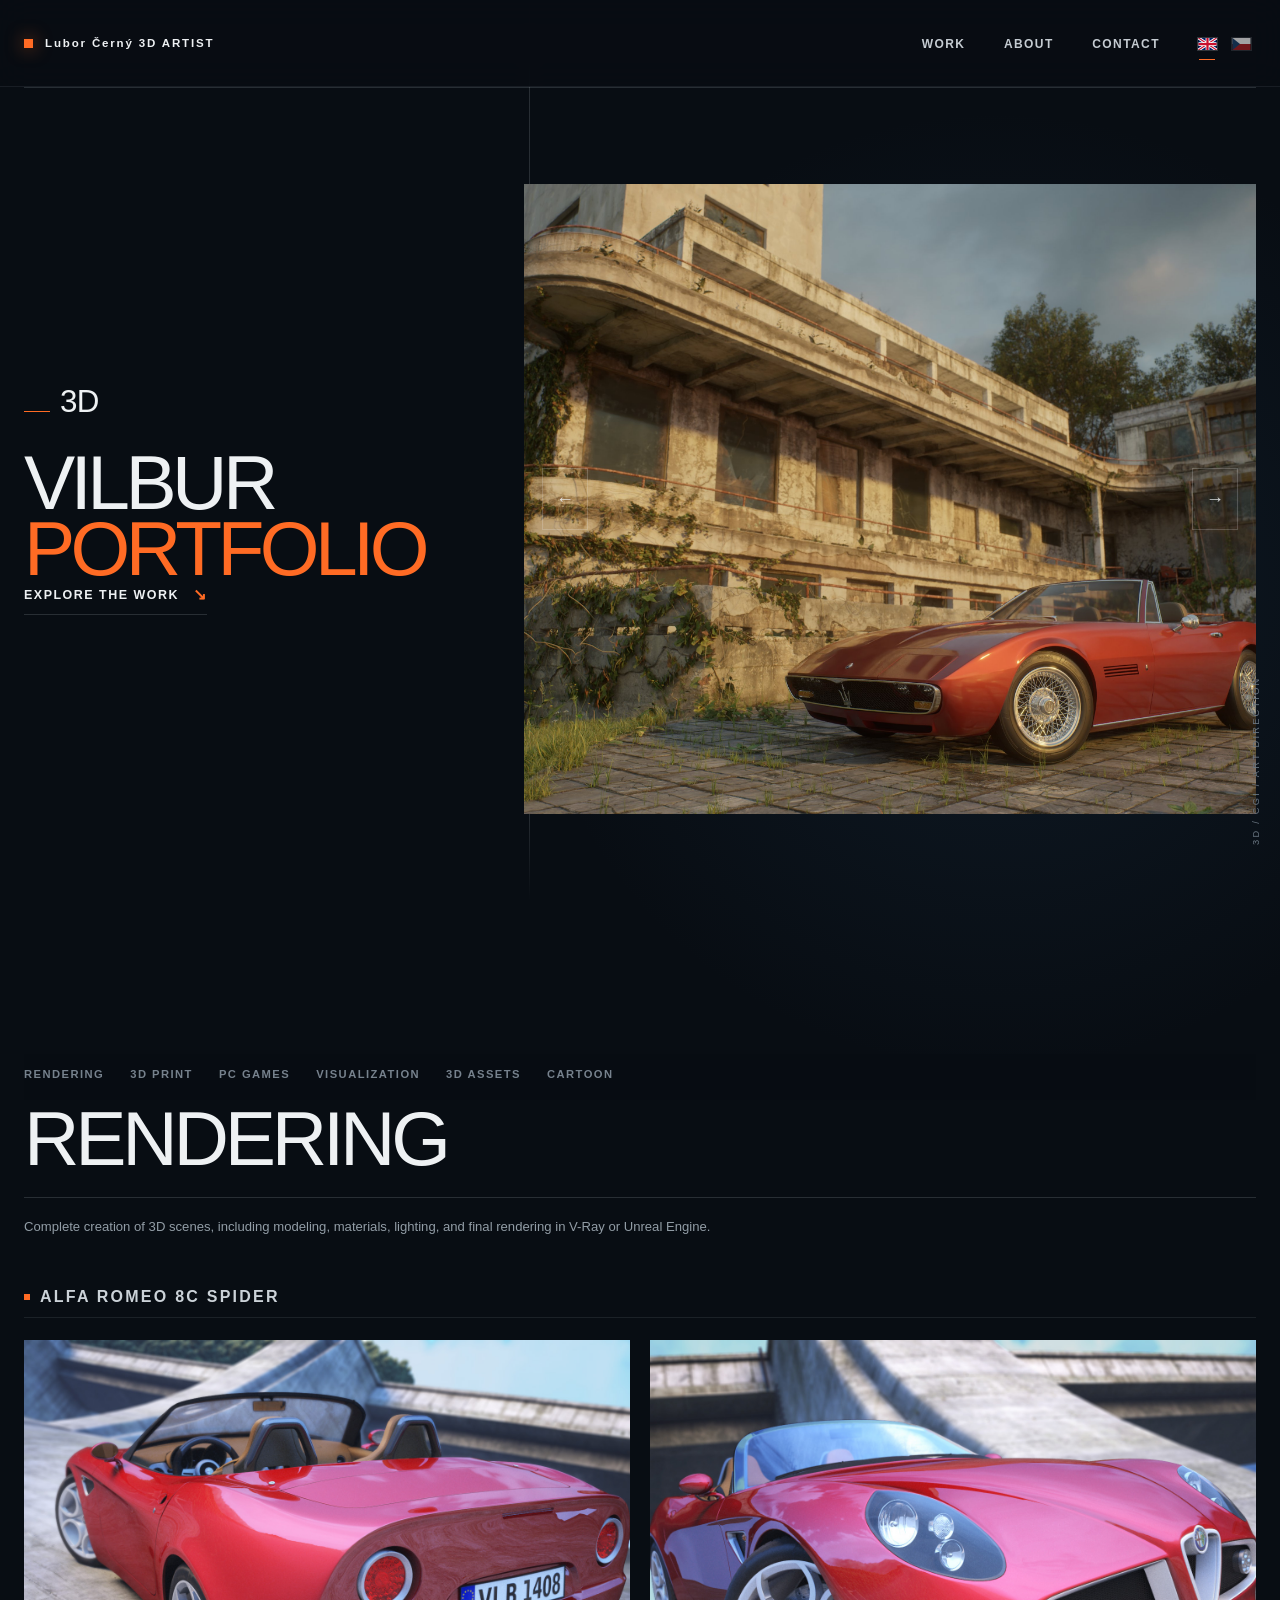
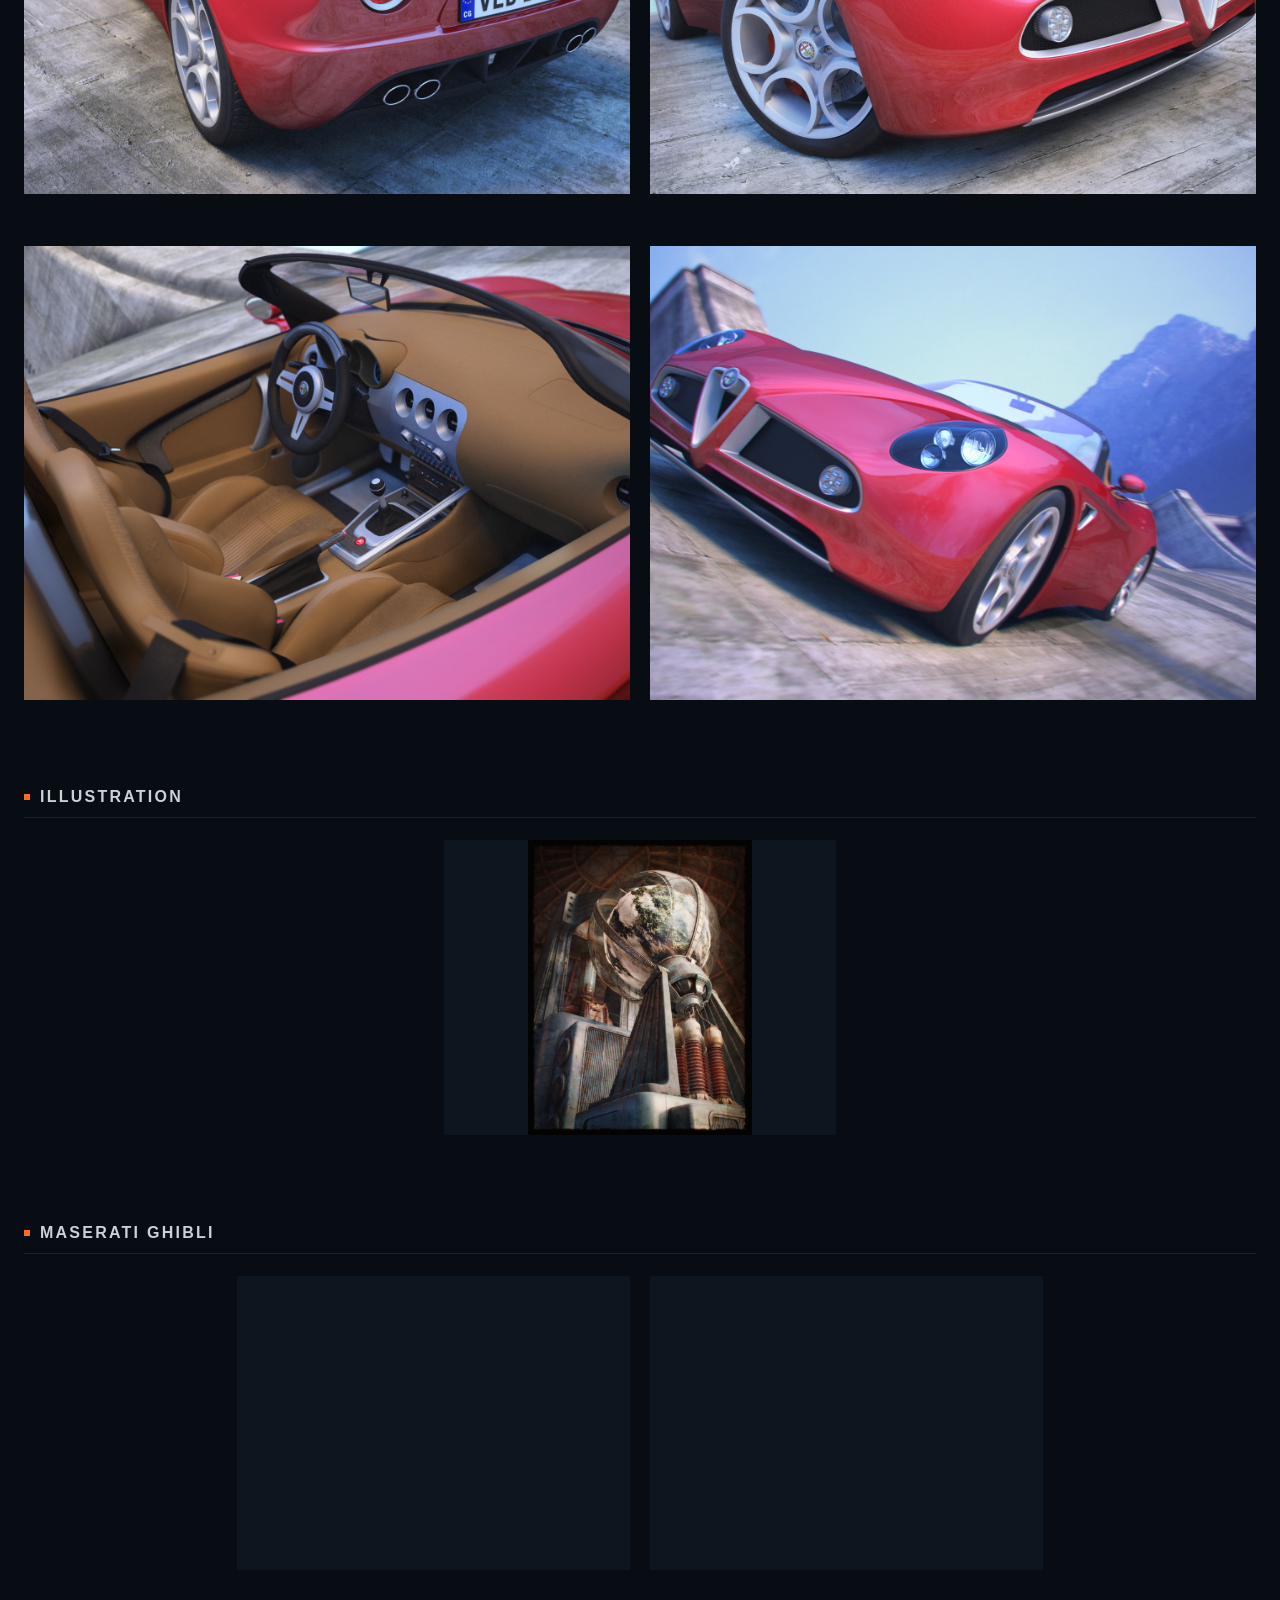
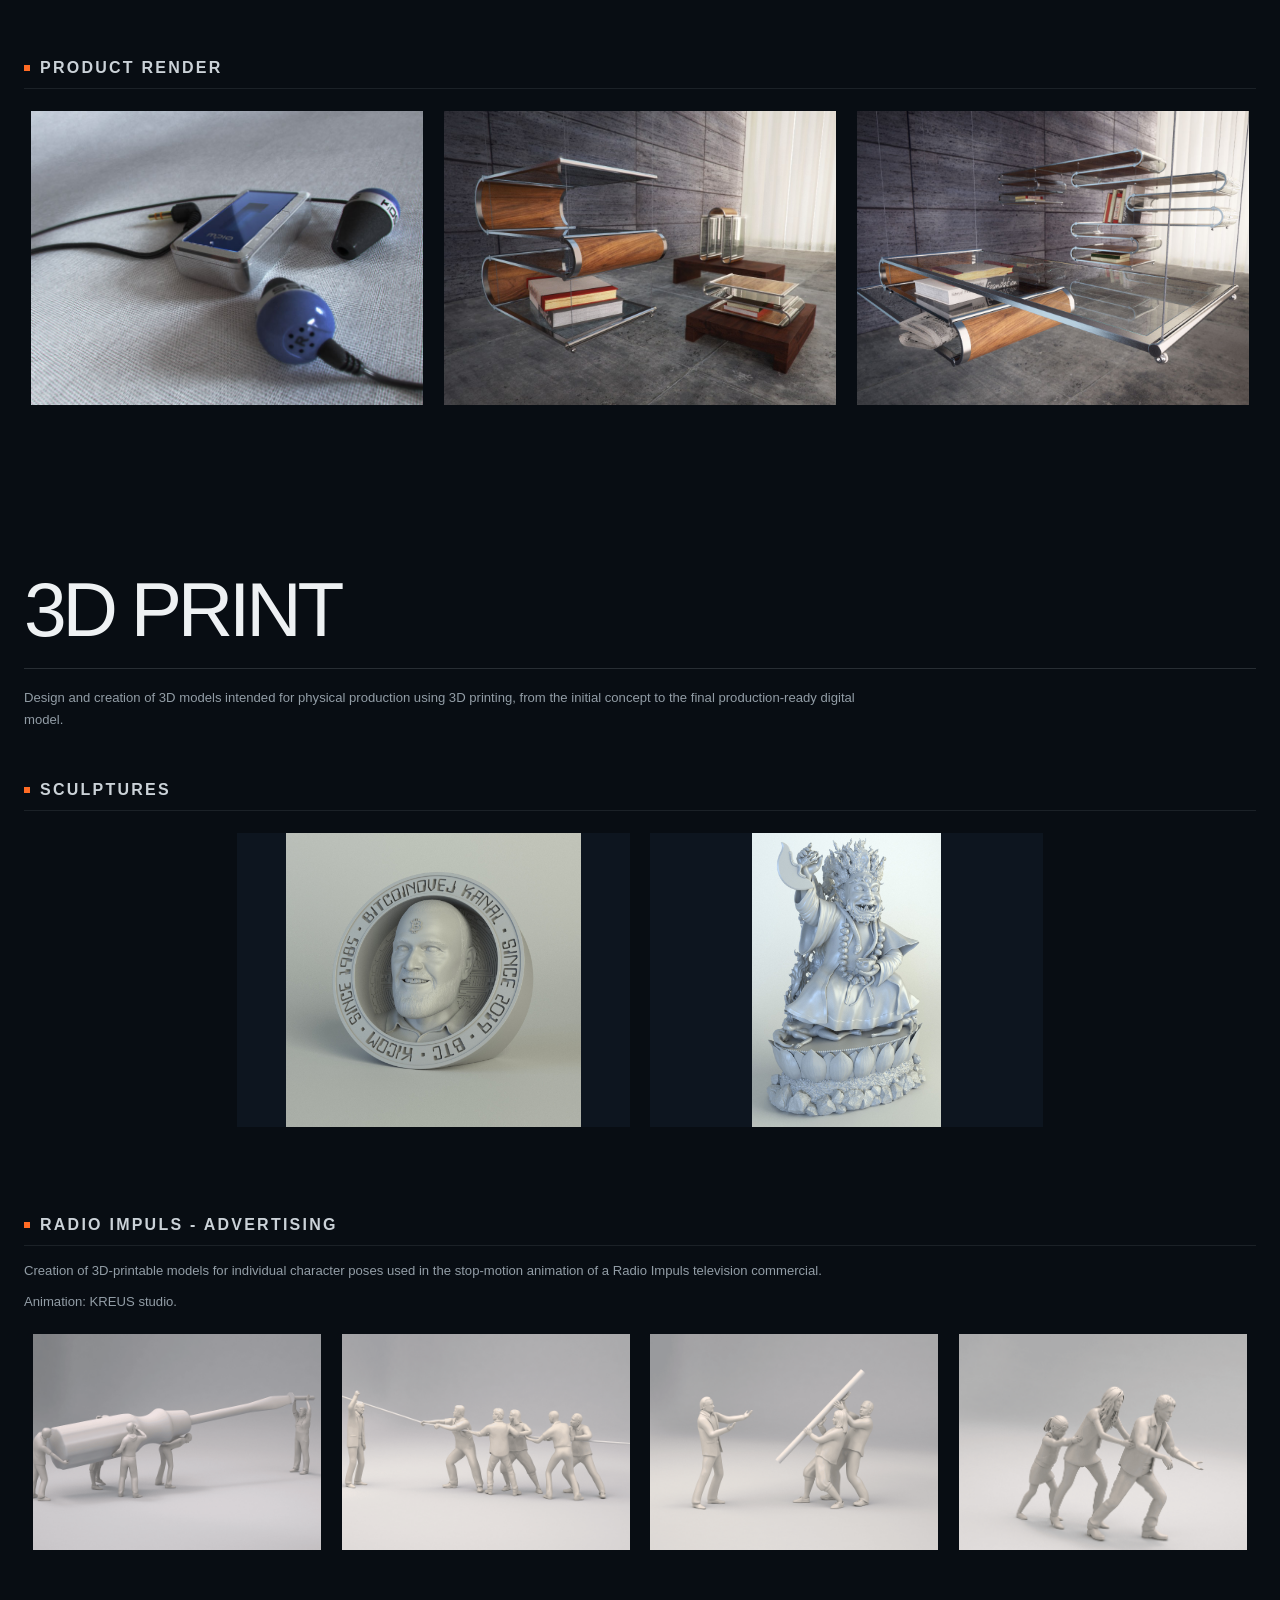
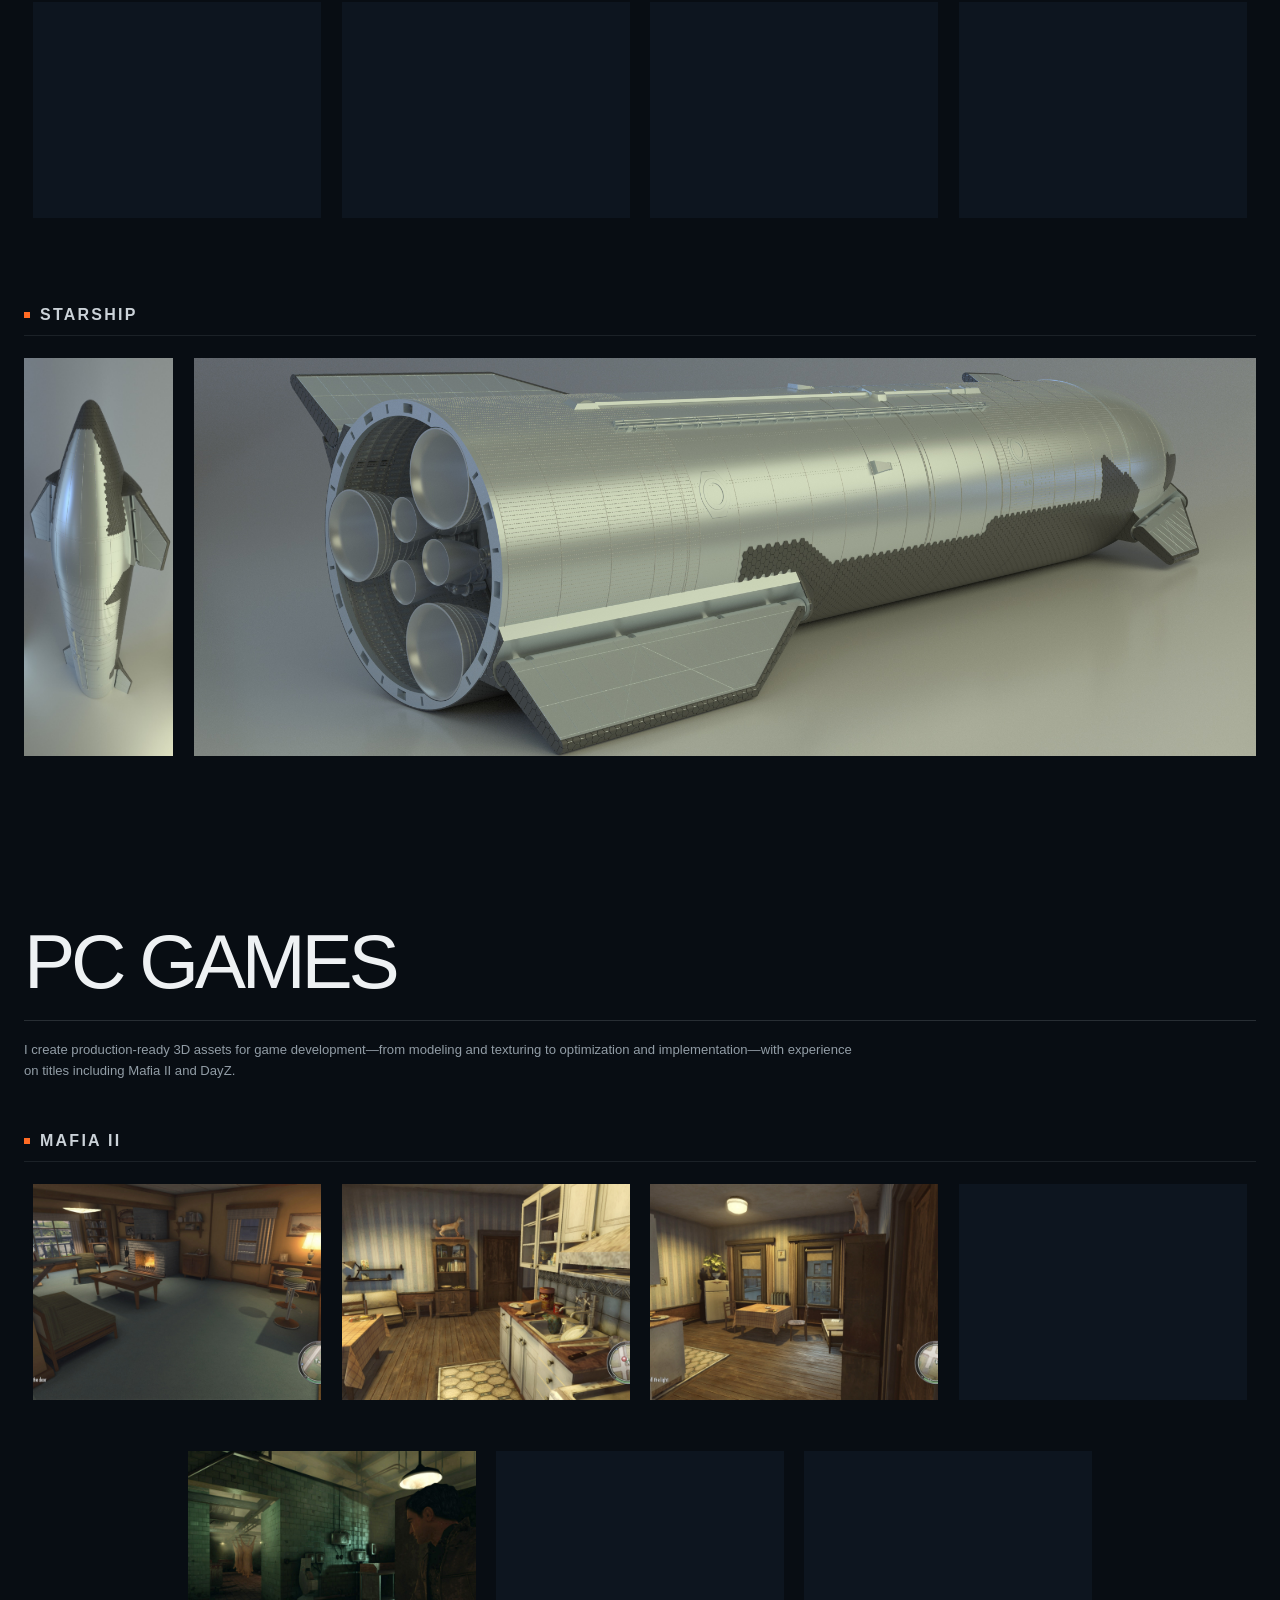
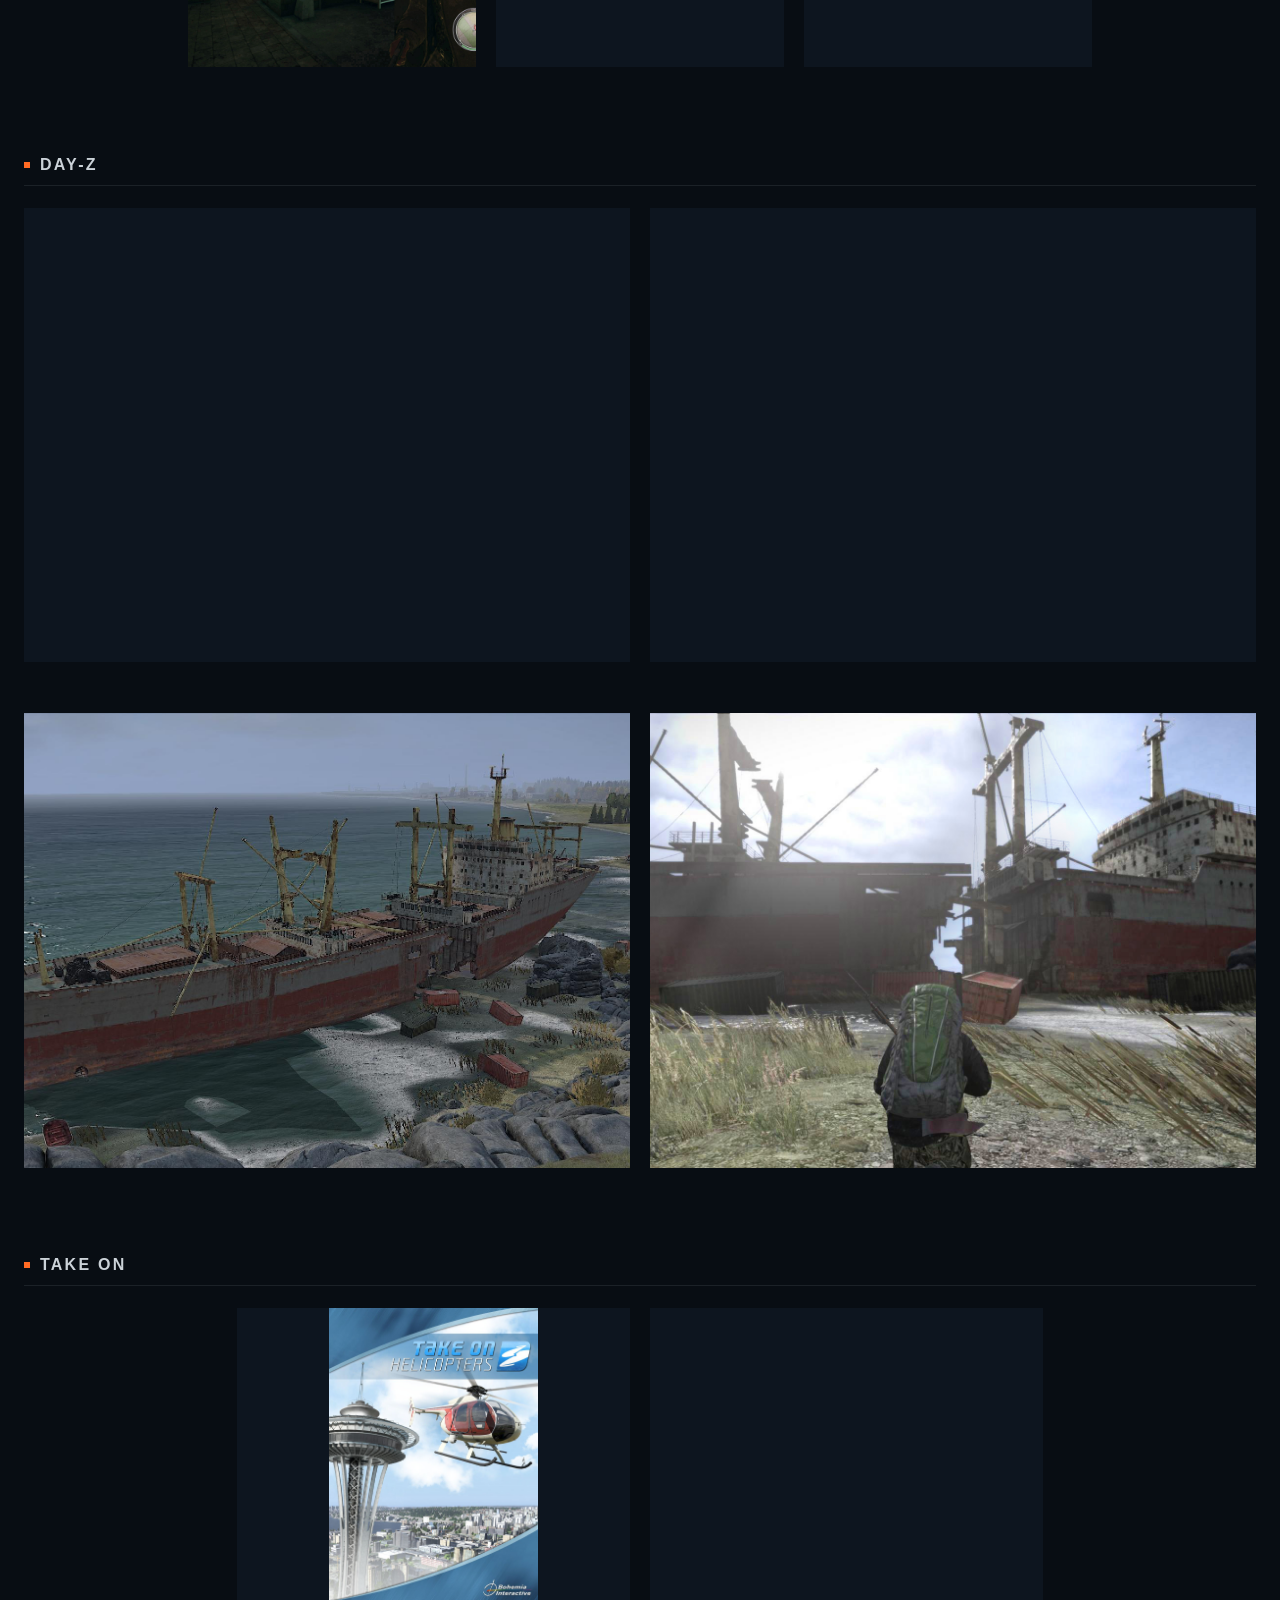
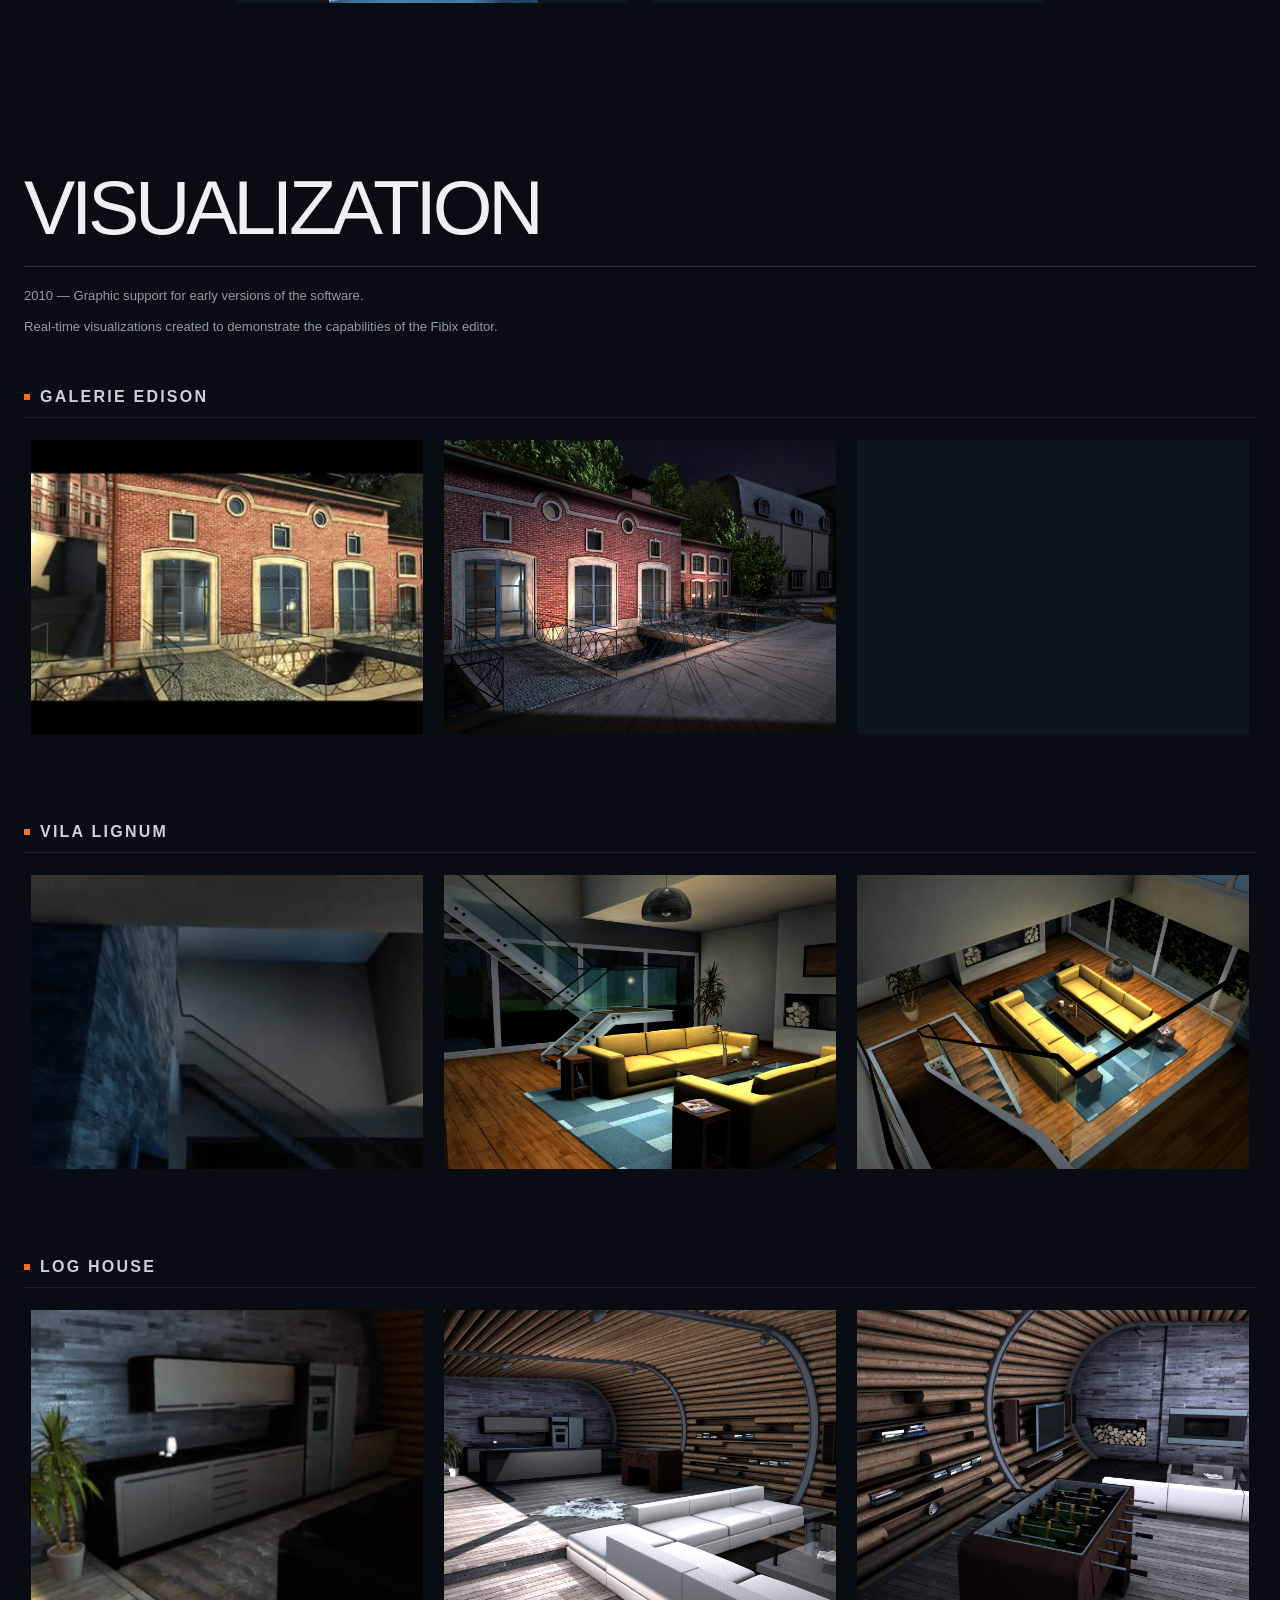
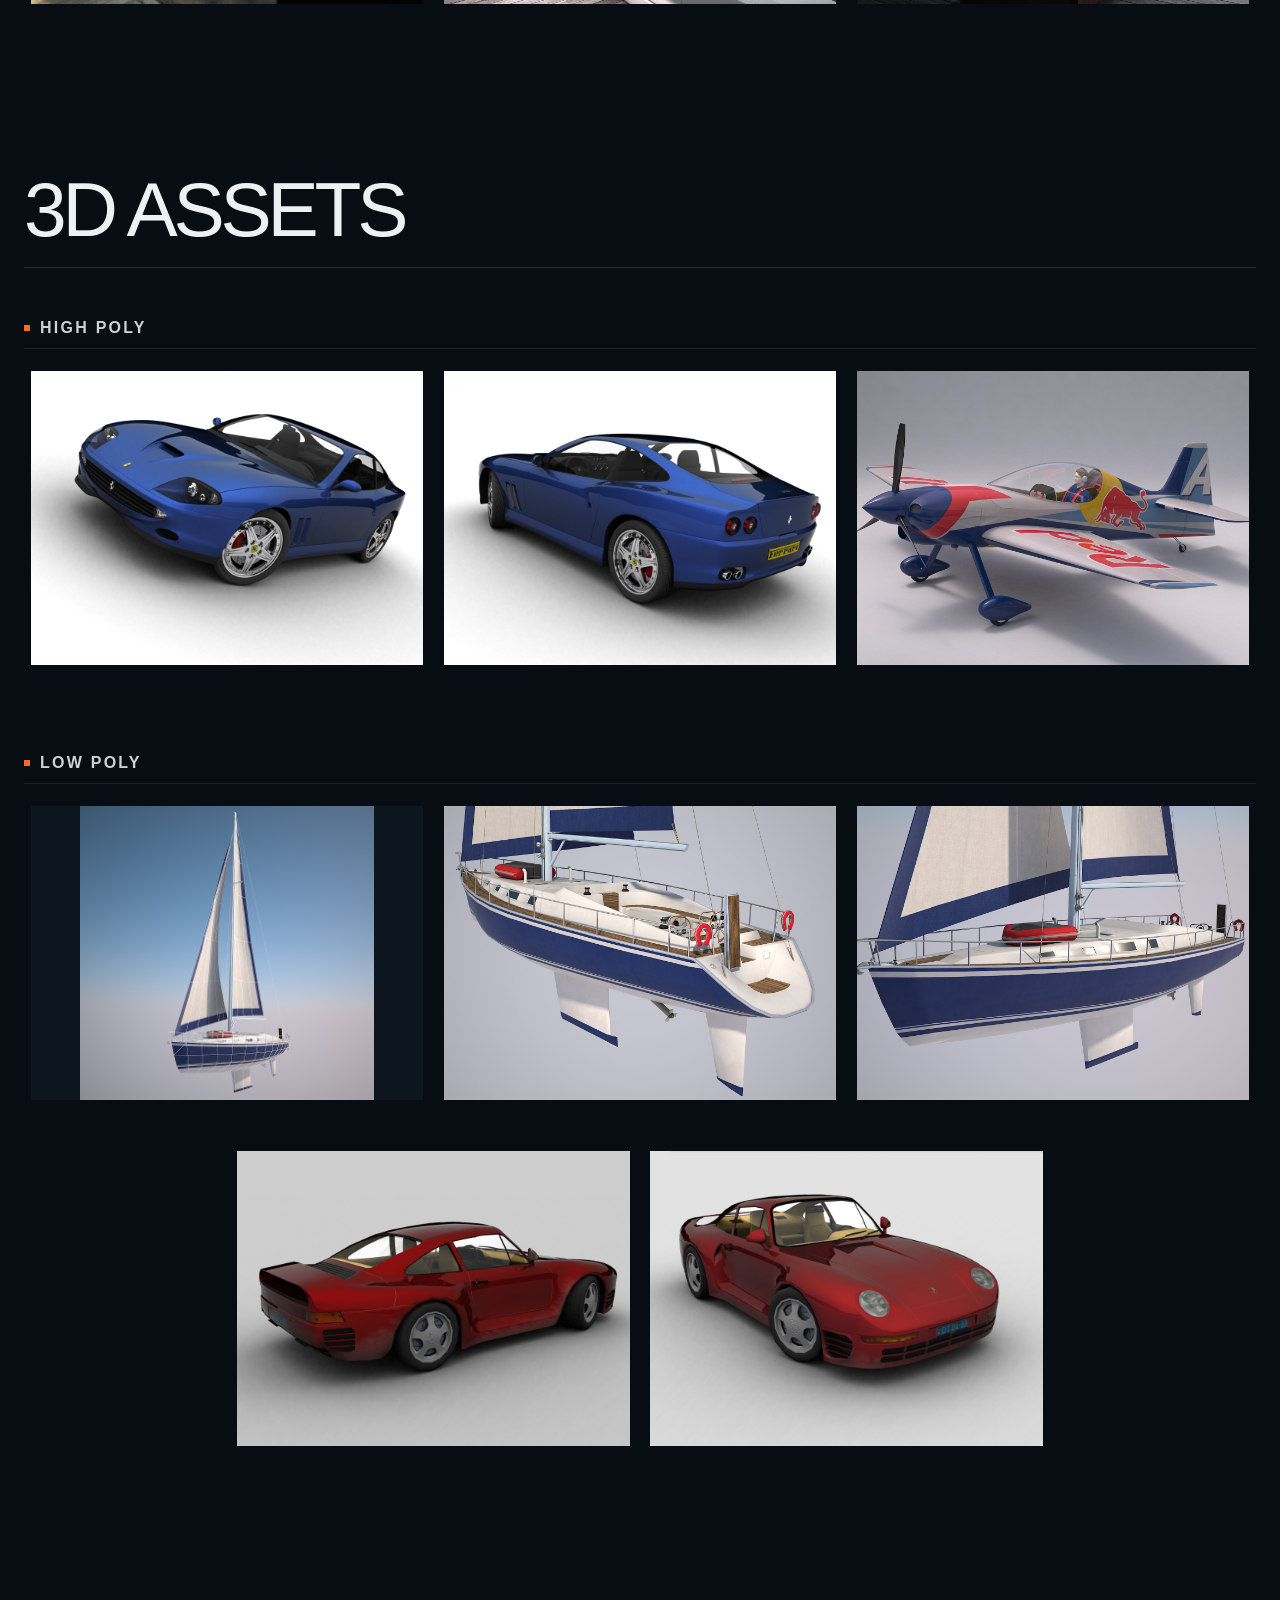
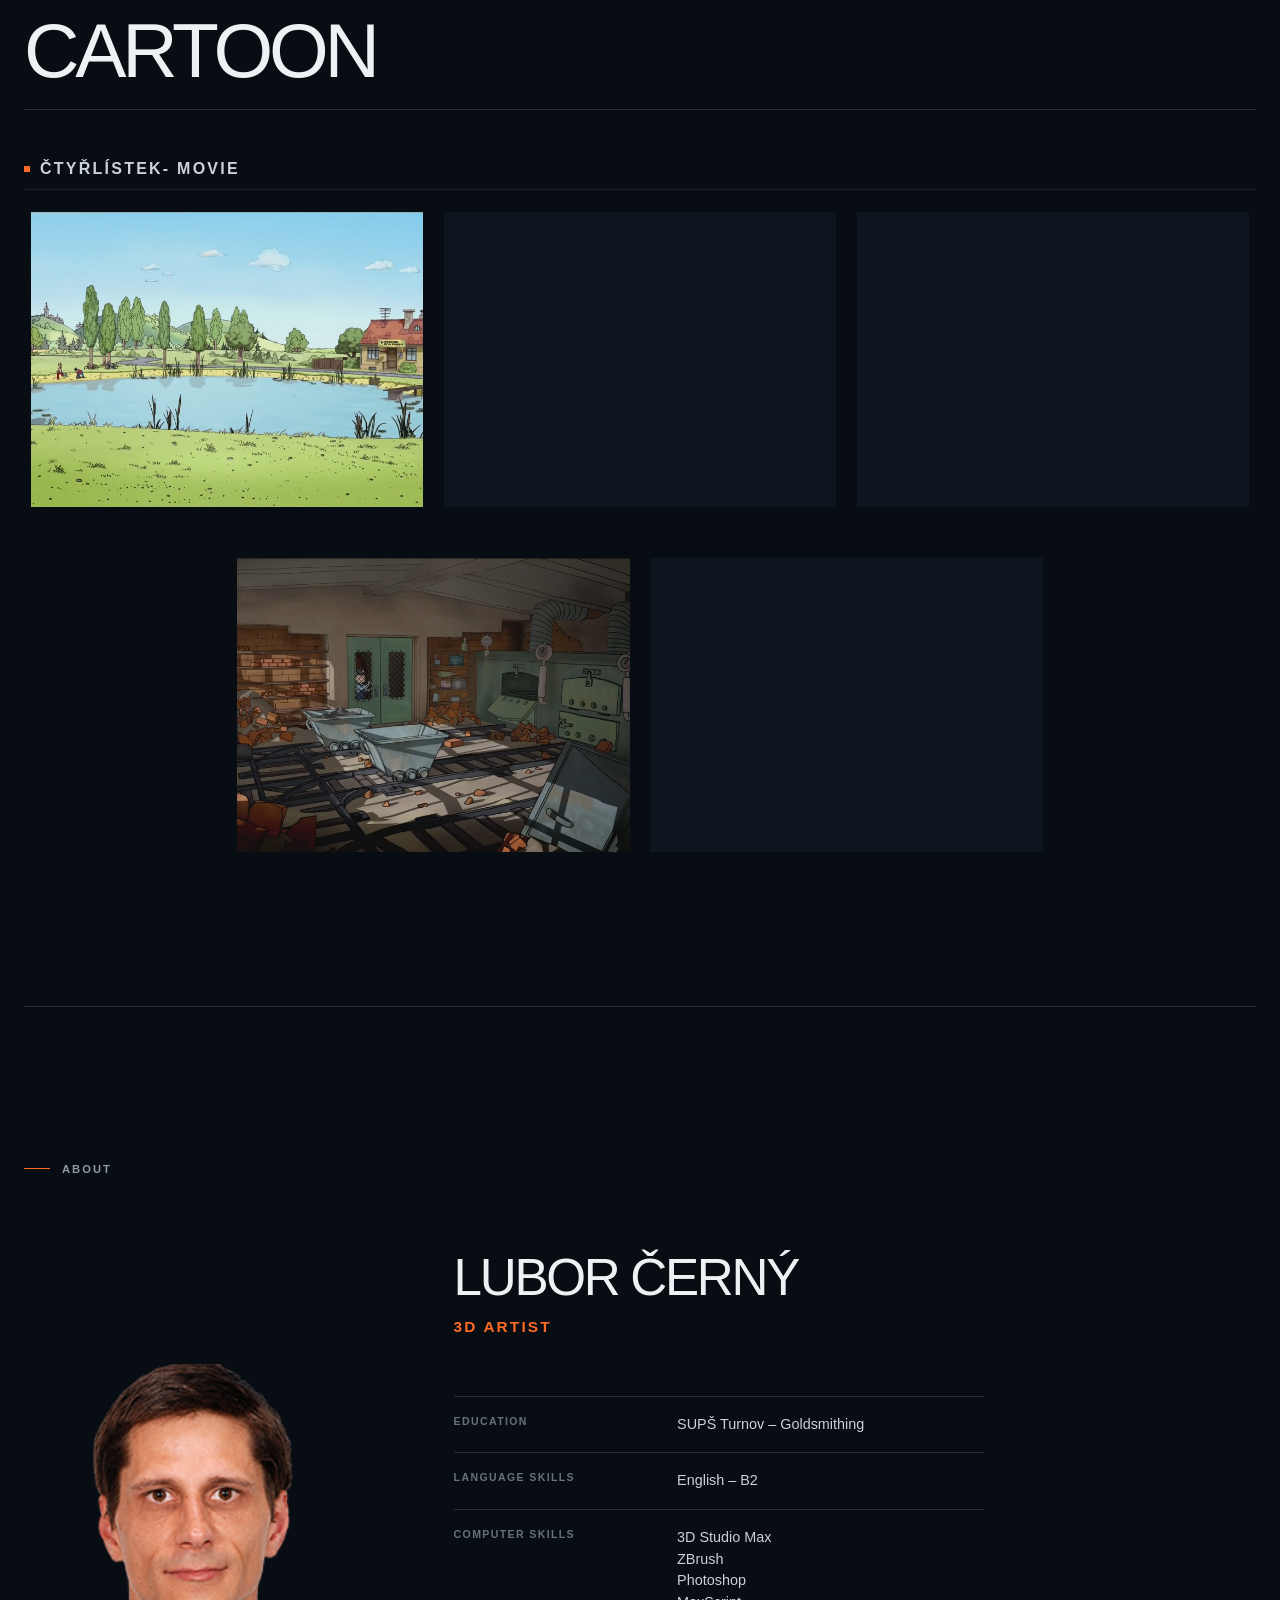
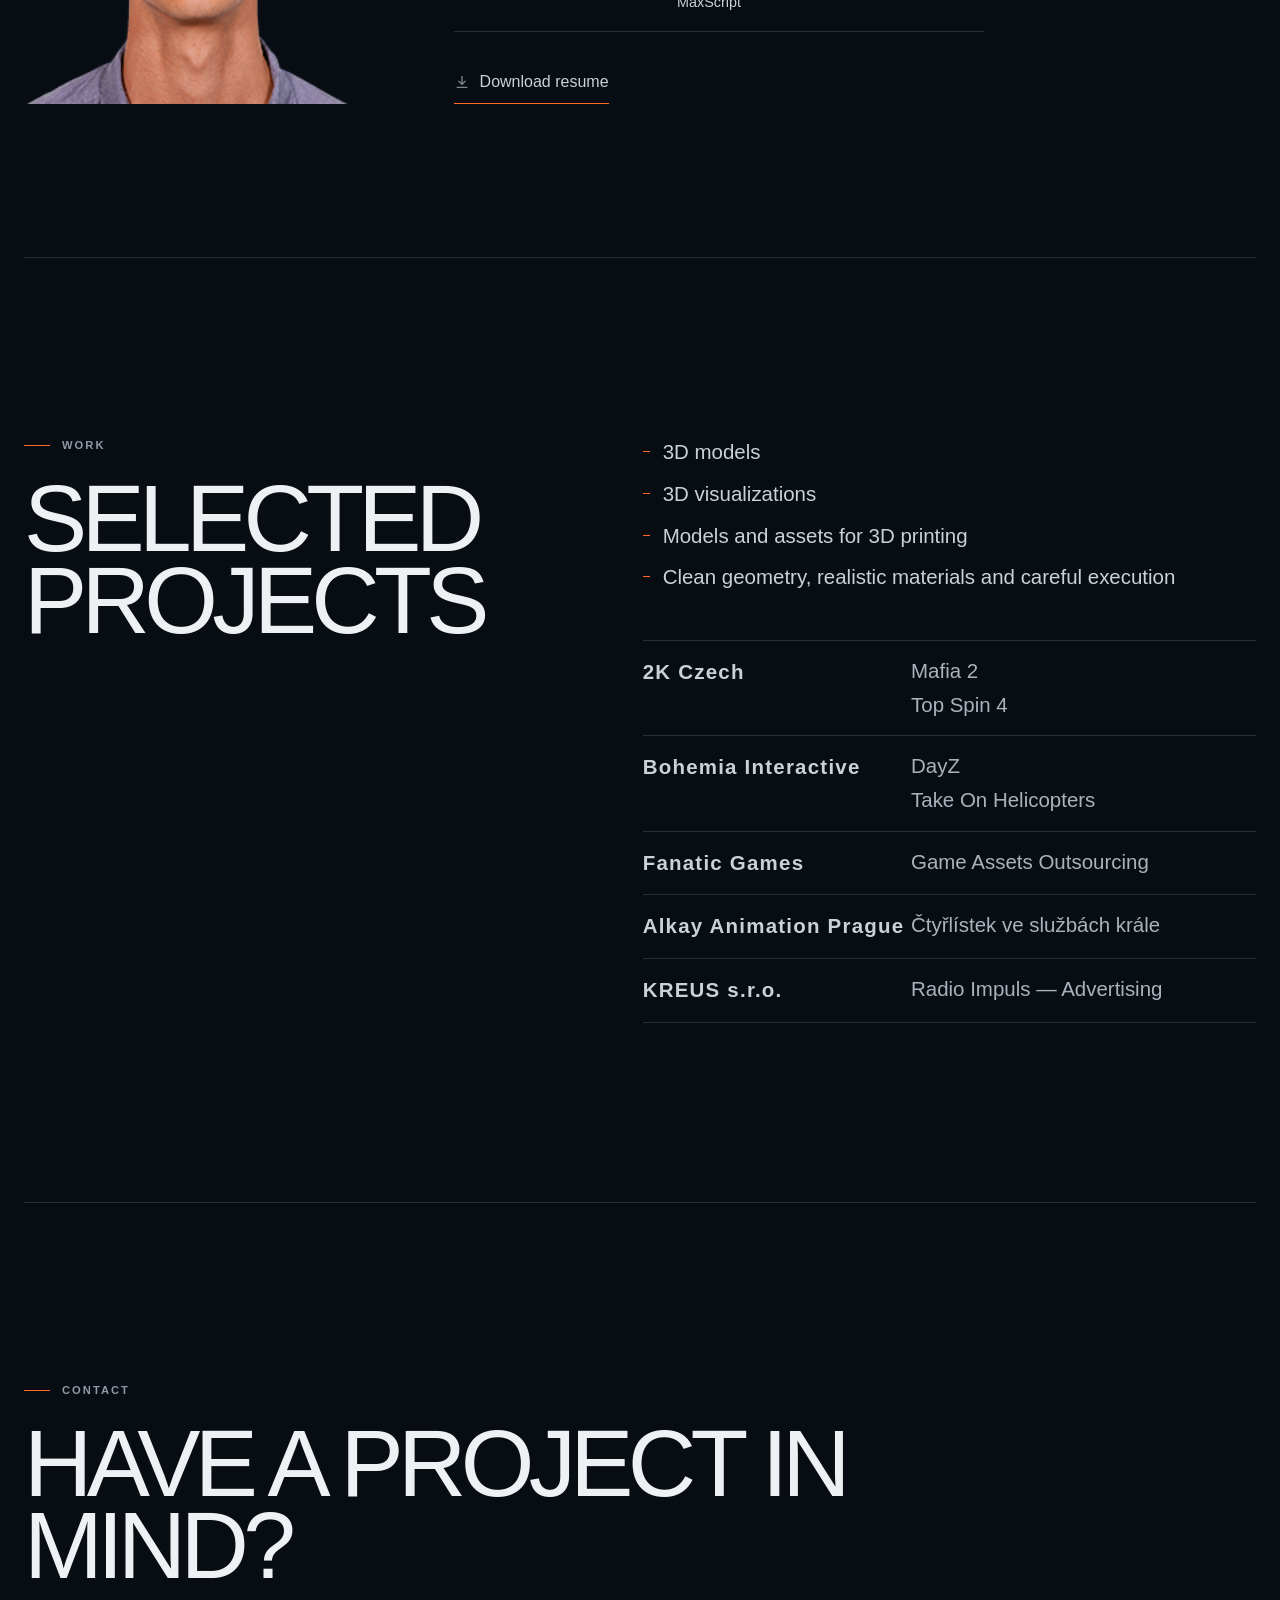
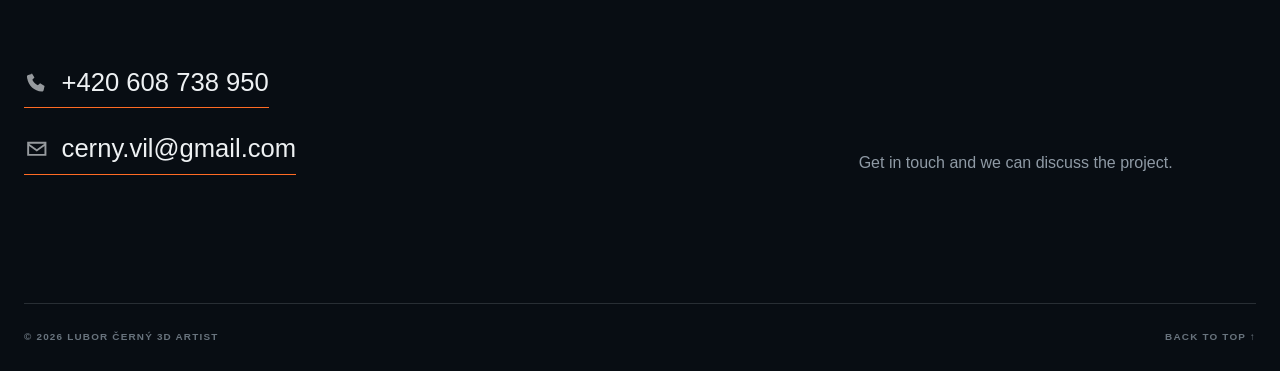
==== commit 4c147a13: "update" ====
--- a/index.html
+++ b/index.html
@@ -17,11 +17,11 @@
     <meta property="og:url" content="https://vilbur-3d-portfolio.web.app/" />
     <meta property="og:image" content="https://vilbur-3d-portfolio.web.app/assets/header-carousel/Maserati-Ghibli-detail.jpg" />
     <meta name="twitter:card" content="summary_large_image" />
-    <link rel="stylesheet" href="styles/main.css?v=4f2842df9f18" />
-    <script src="scripts/image-catalog.js?v=c4828b2e5f00" defer></script>
+    <link rel="stylesheet" href="styles/main.css?v=bd5751bd63ed" />
+    <script src="scripts/image-catalog.js?v=d62352348d0d" defer></script>
     <script src="scripts/header-carousel.js?v=11b0f3193e3b" defer></script>
-    <script src="scripts/projects.js?v=2c6757129cb0" defer></script>
-    <script src="scripts/main.js?v=9d4327b11100" defer></script>
+    <script src="scripts/projects.js?v=d7313b91e4d4" defer></script>
+    <script src="scripts/main.js?v=00c1b4ade427" defer></script>
   </head>
   <body>
     <a class="skip-link" href="#work" data-i18n="skipLink">Skip to portfolio</a>
--- a/styles/main.css
+++ b/styles/main.css
@@ -1398,6 +1398,7 @@
 }
 
 .project-media--lightbox {
+  position: relative;
   display: flex;
   width: 100%;
   height: 100%;
@@ -1429,6 +1430,52 @@
   border: 0;
   background: #000;
   touch-action: manipulation;
+}
+
+.project-media--lightbox iframe {
+  opacity: 0;
+  transition: opacity 180ms ease;
+}
+
+.project-media--lightbox.is-video-loaded iframe {
+  opacity: 1;
+}
+
+.video-loading {
+  position: absolute;
+  z-index: 2;
+  top: 50%;
+  left: 50%;
+  display: grid;
+  justify-items: center;
+  gap: 12px;
+  color: var(--paper);
+  font-size: 0.68rem;
+  font-weight: 700;
+  letter-spacing: 0.12em;
+  pointer-events: none;
+  text-transform: uppercase;
+  transform: translate(-50%, -50%);
+}
+
+.video-loading[hidden] {
+  display: none;
+}
+
+.video-loading::before {
+  width: 34px;
+  height: 34px;
+  border: 2px solid rgba(238, 241, 243, 0.22);
+  border-top-color: var(--accent);
+  border-radius: 50%;
+  animation: video-loading-spin 800ms linear infinite;
+  content: "";
+}
+
+@keyframes video-loading-spin {
+  to {
+    transform: rotate(360deg);
+  }
 }
 
 .lightbox-media.is-zoomed .project-media--lightbox img {
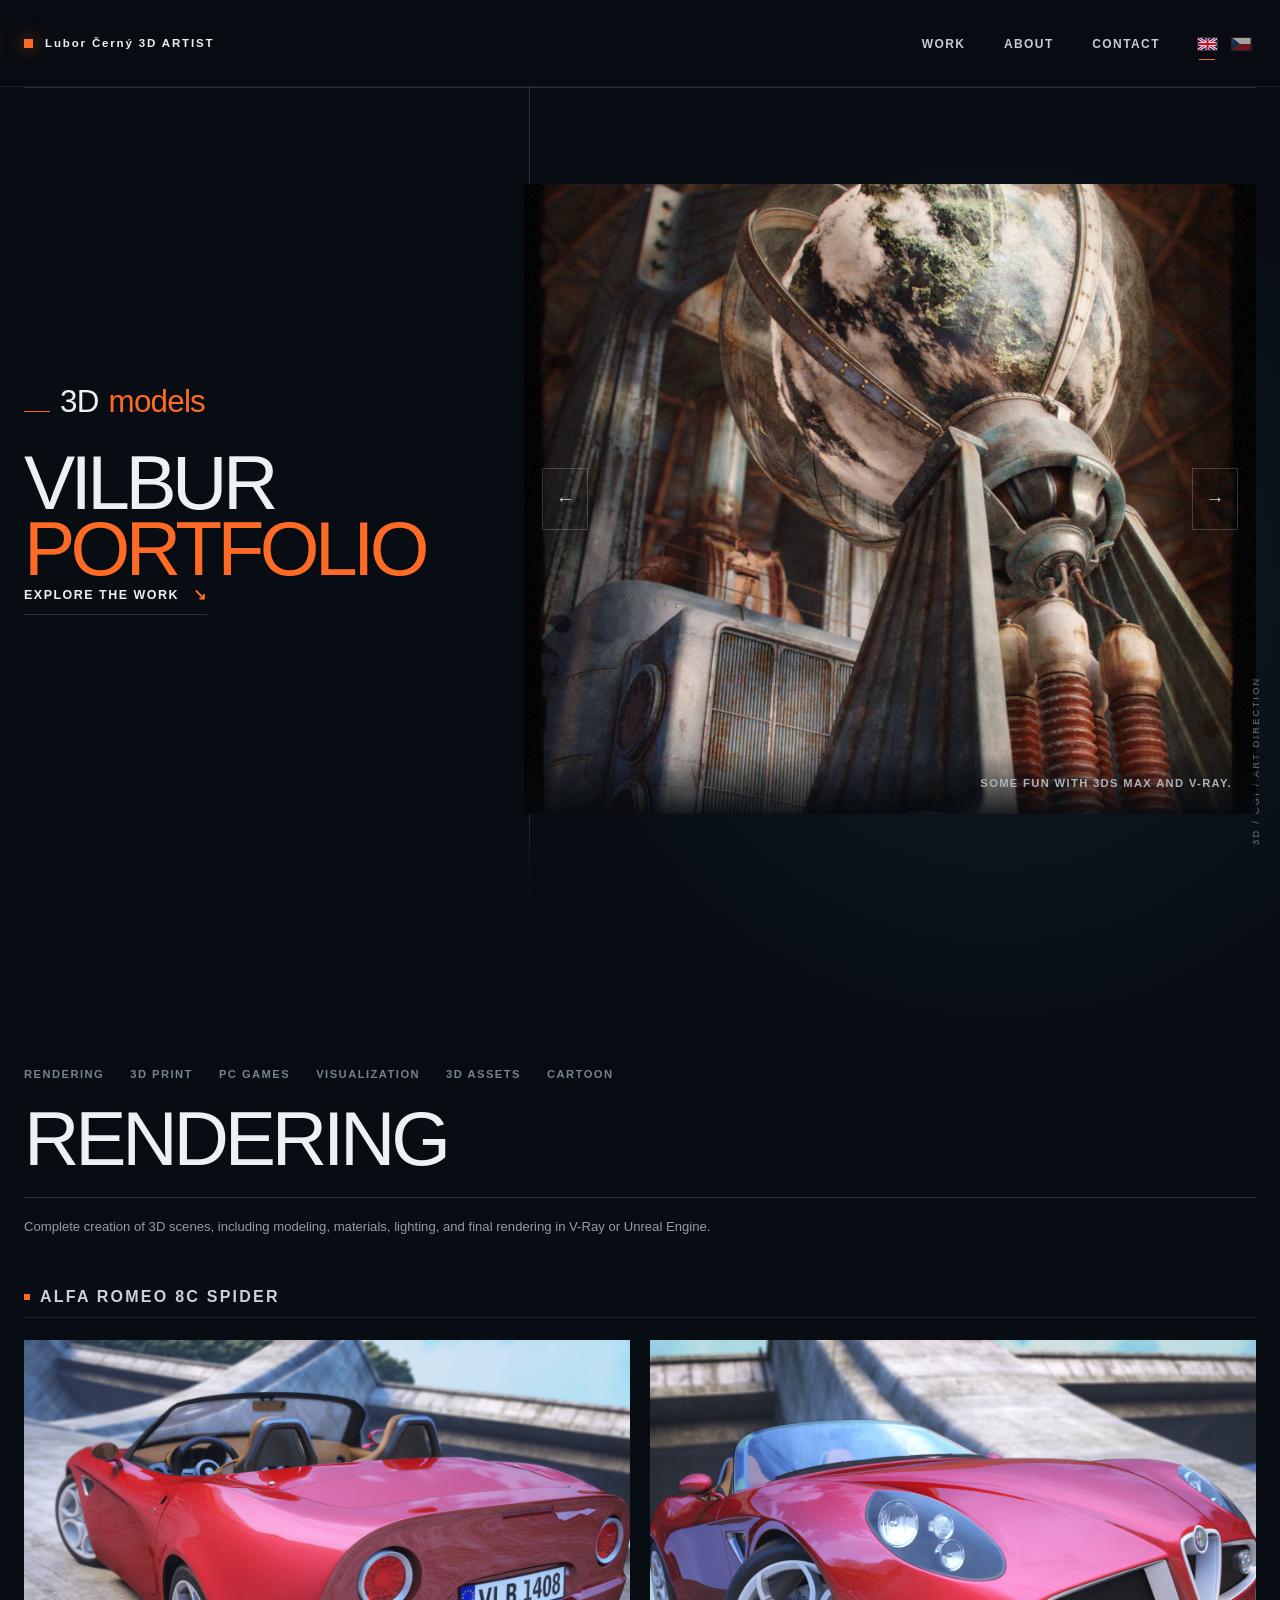
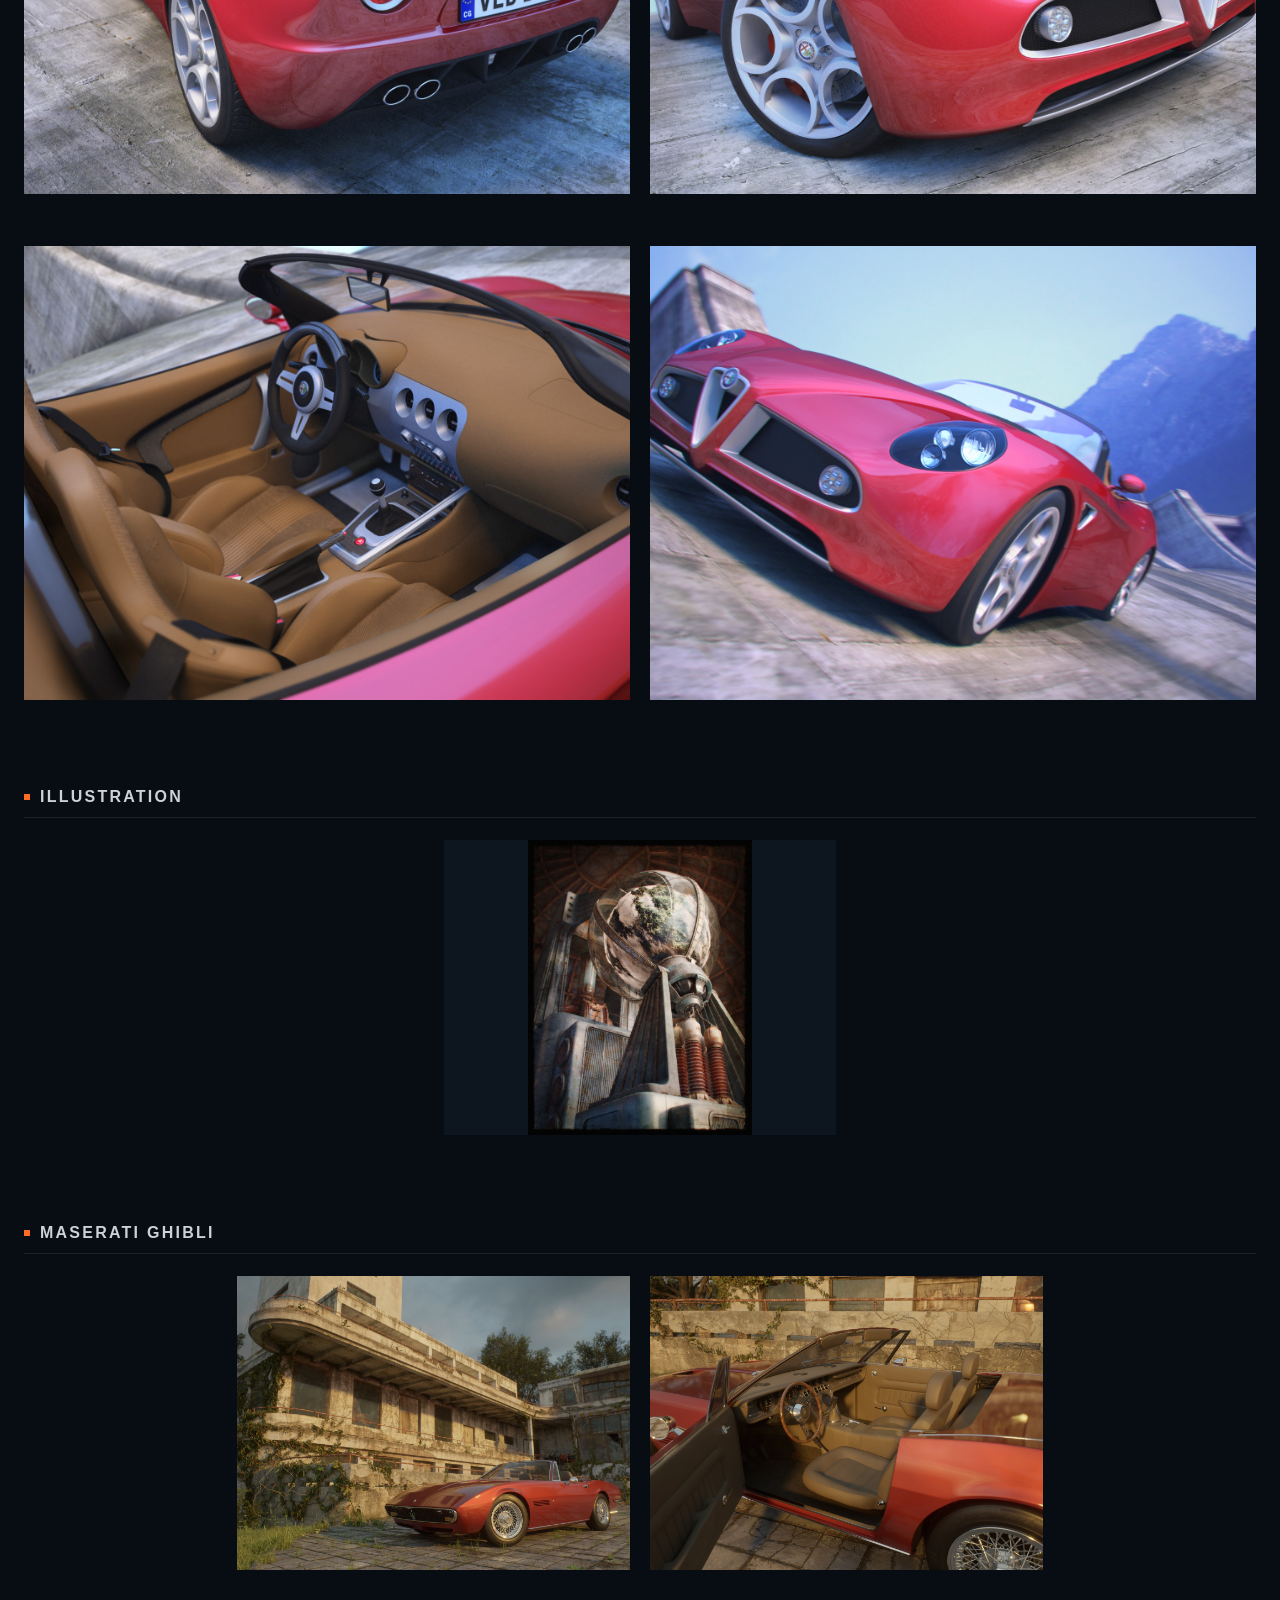
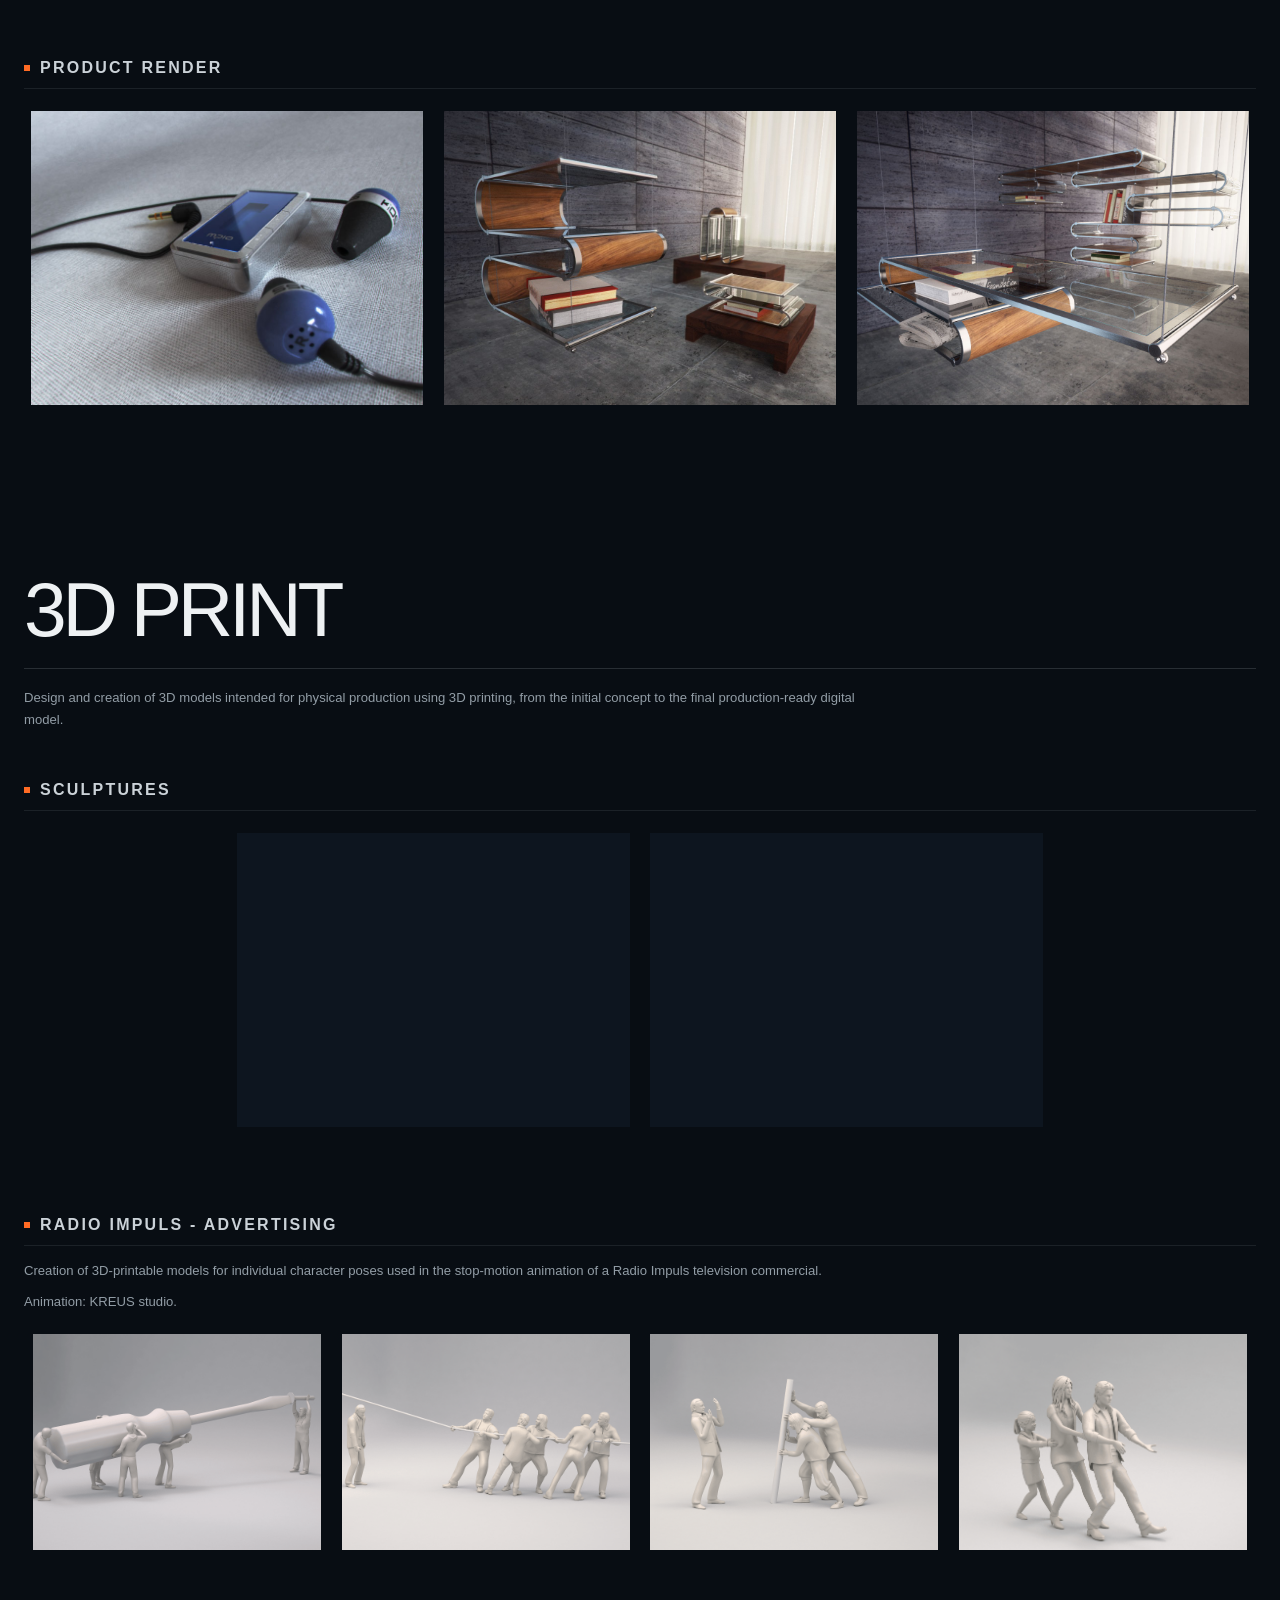
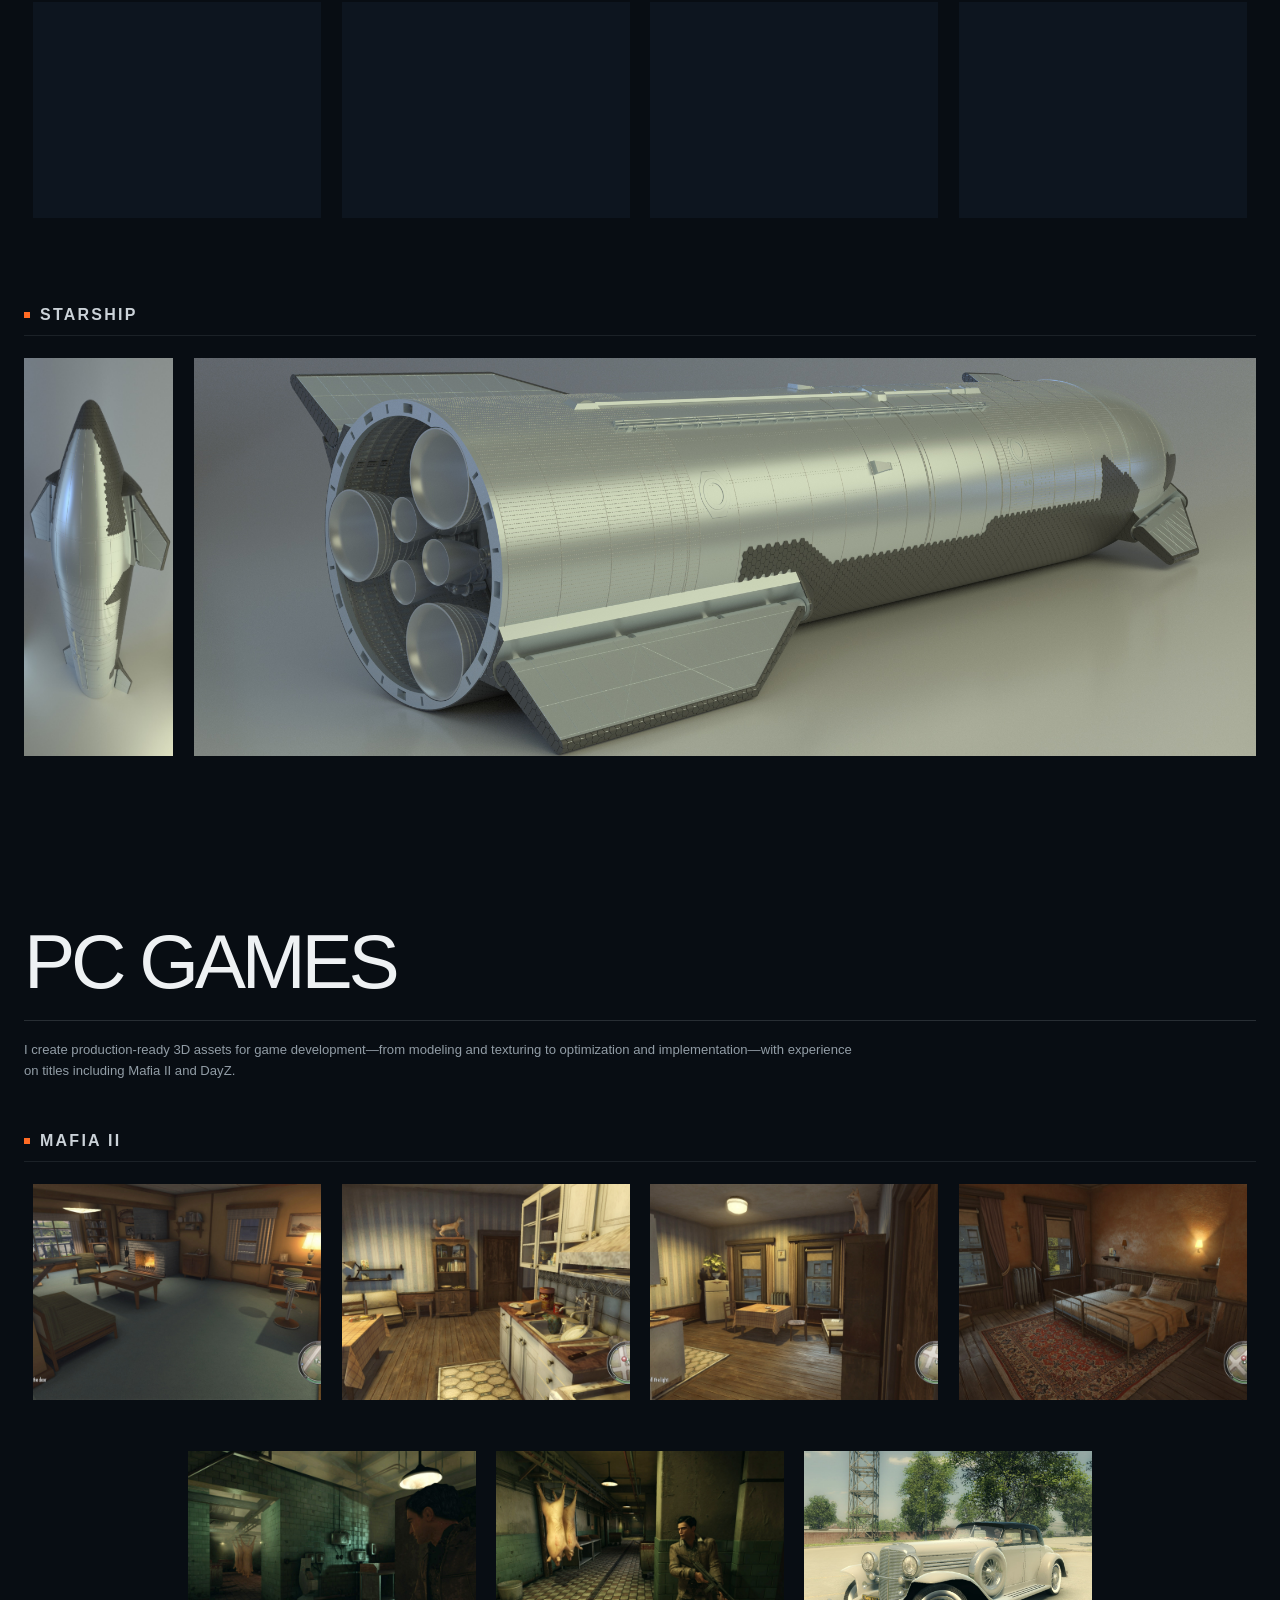
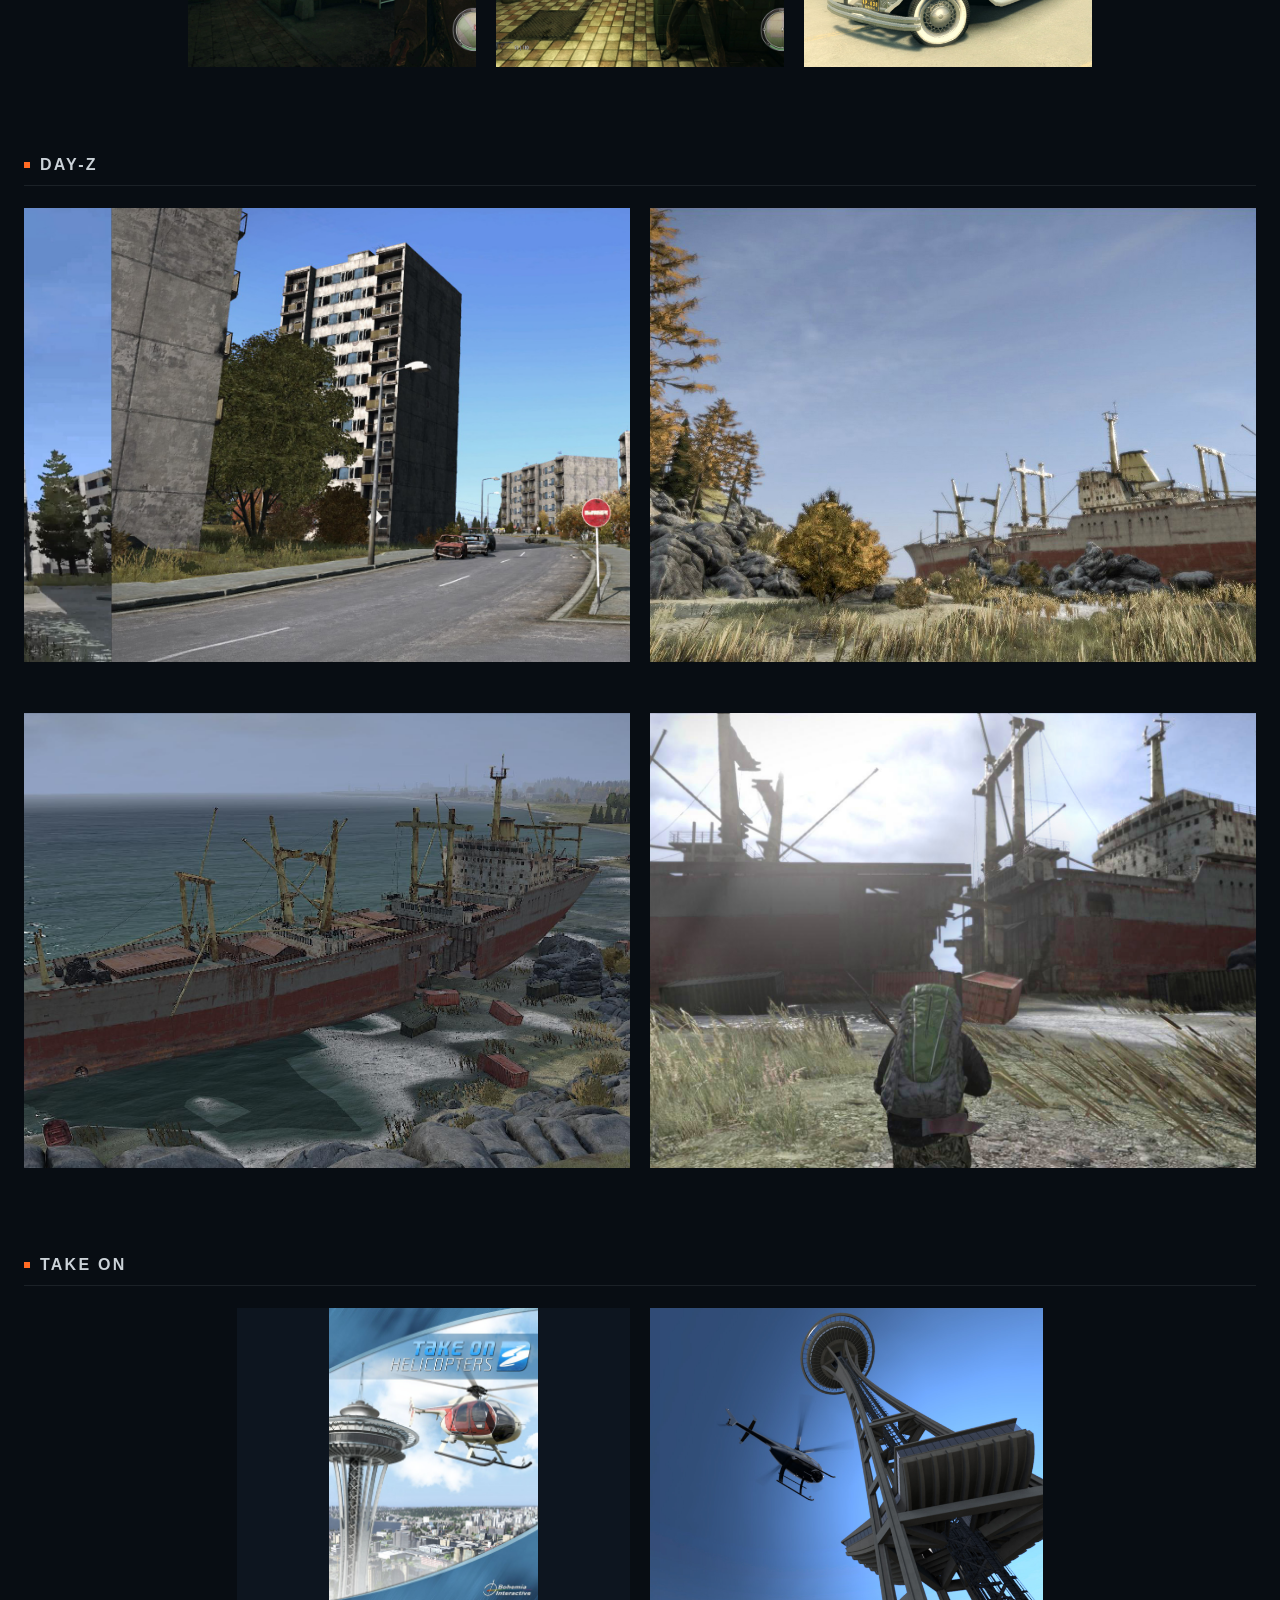
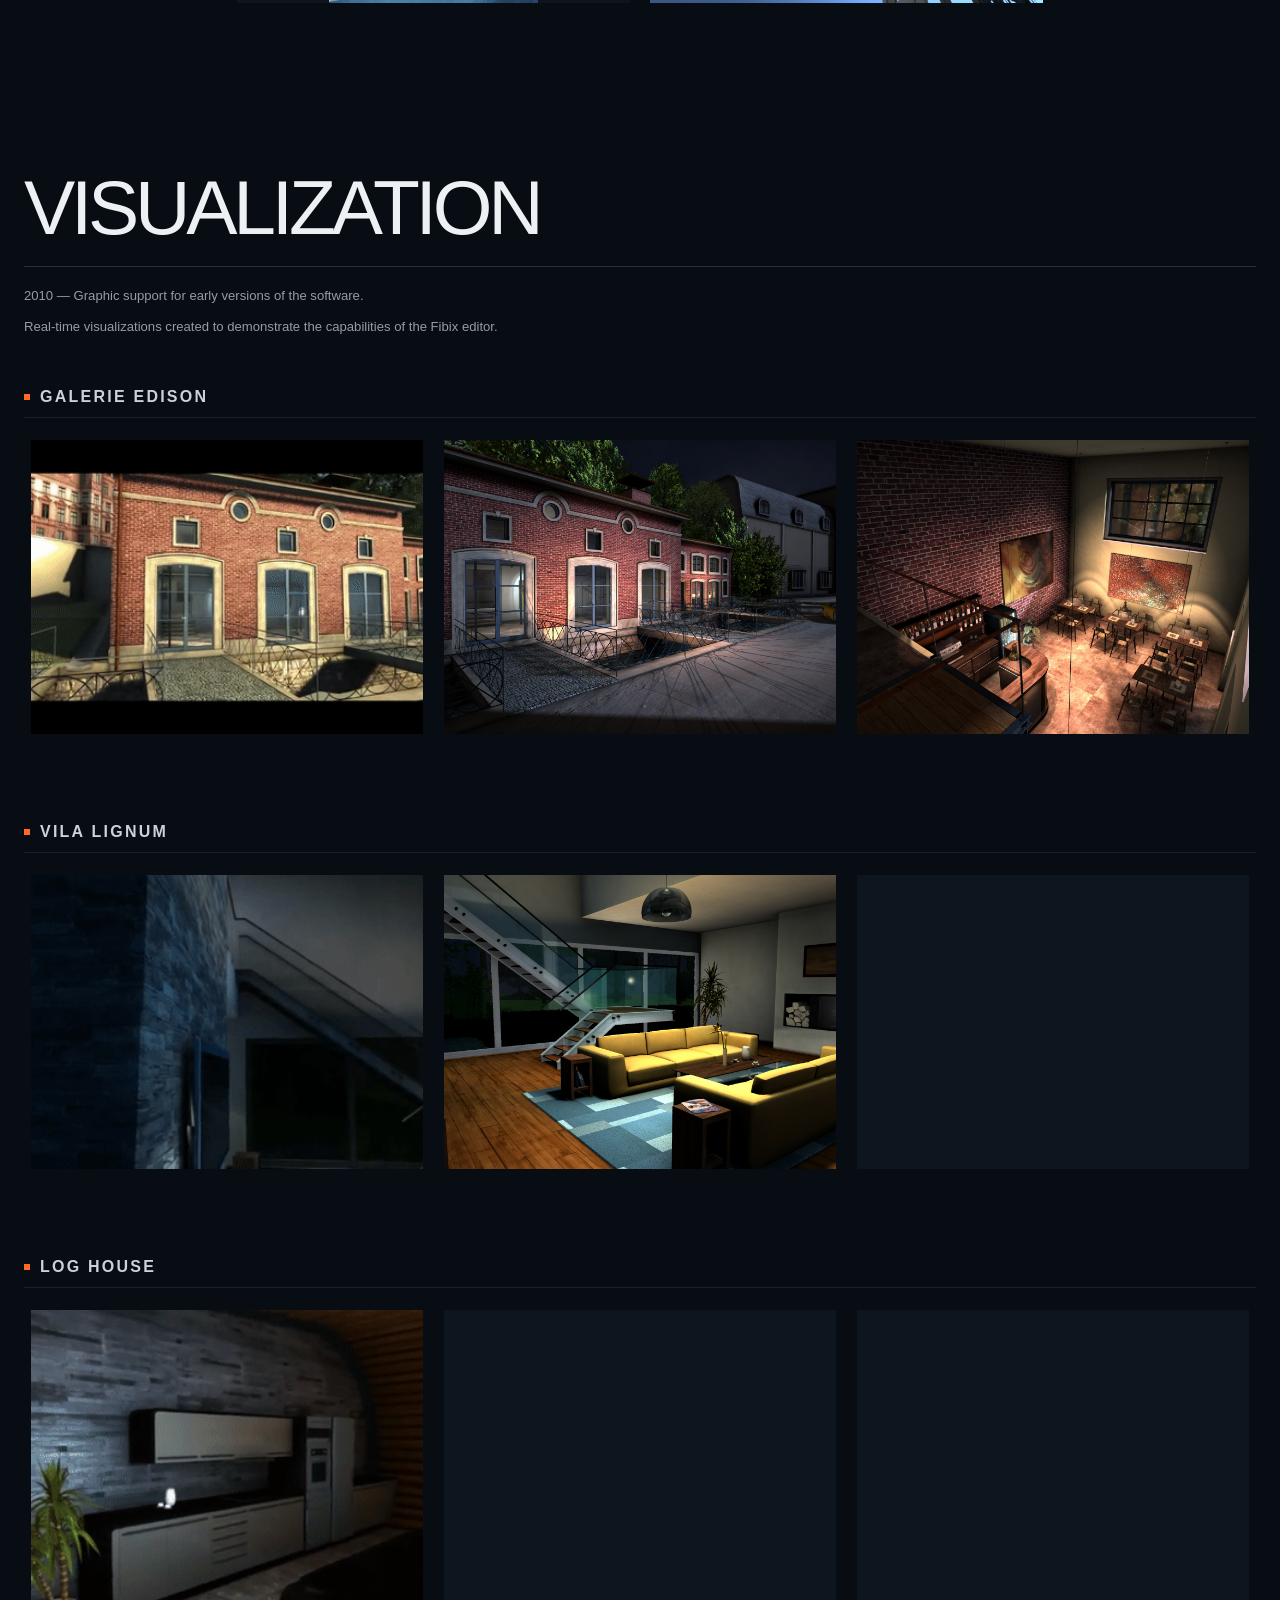
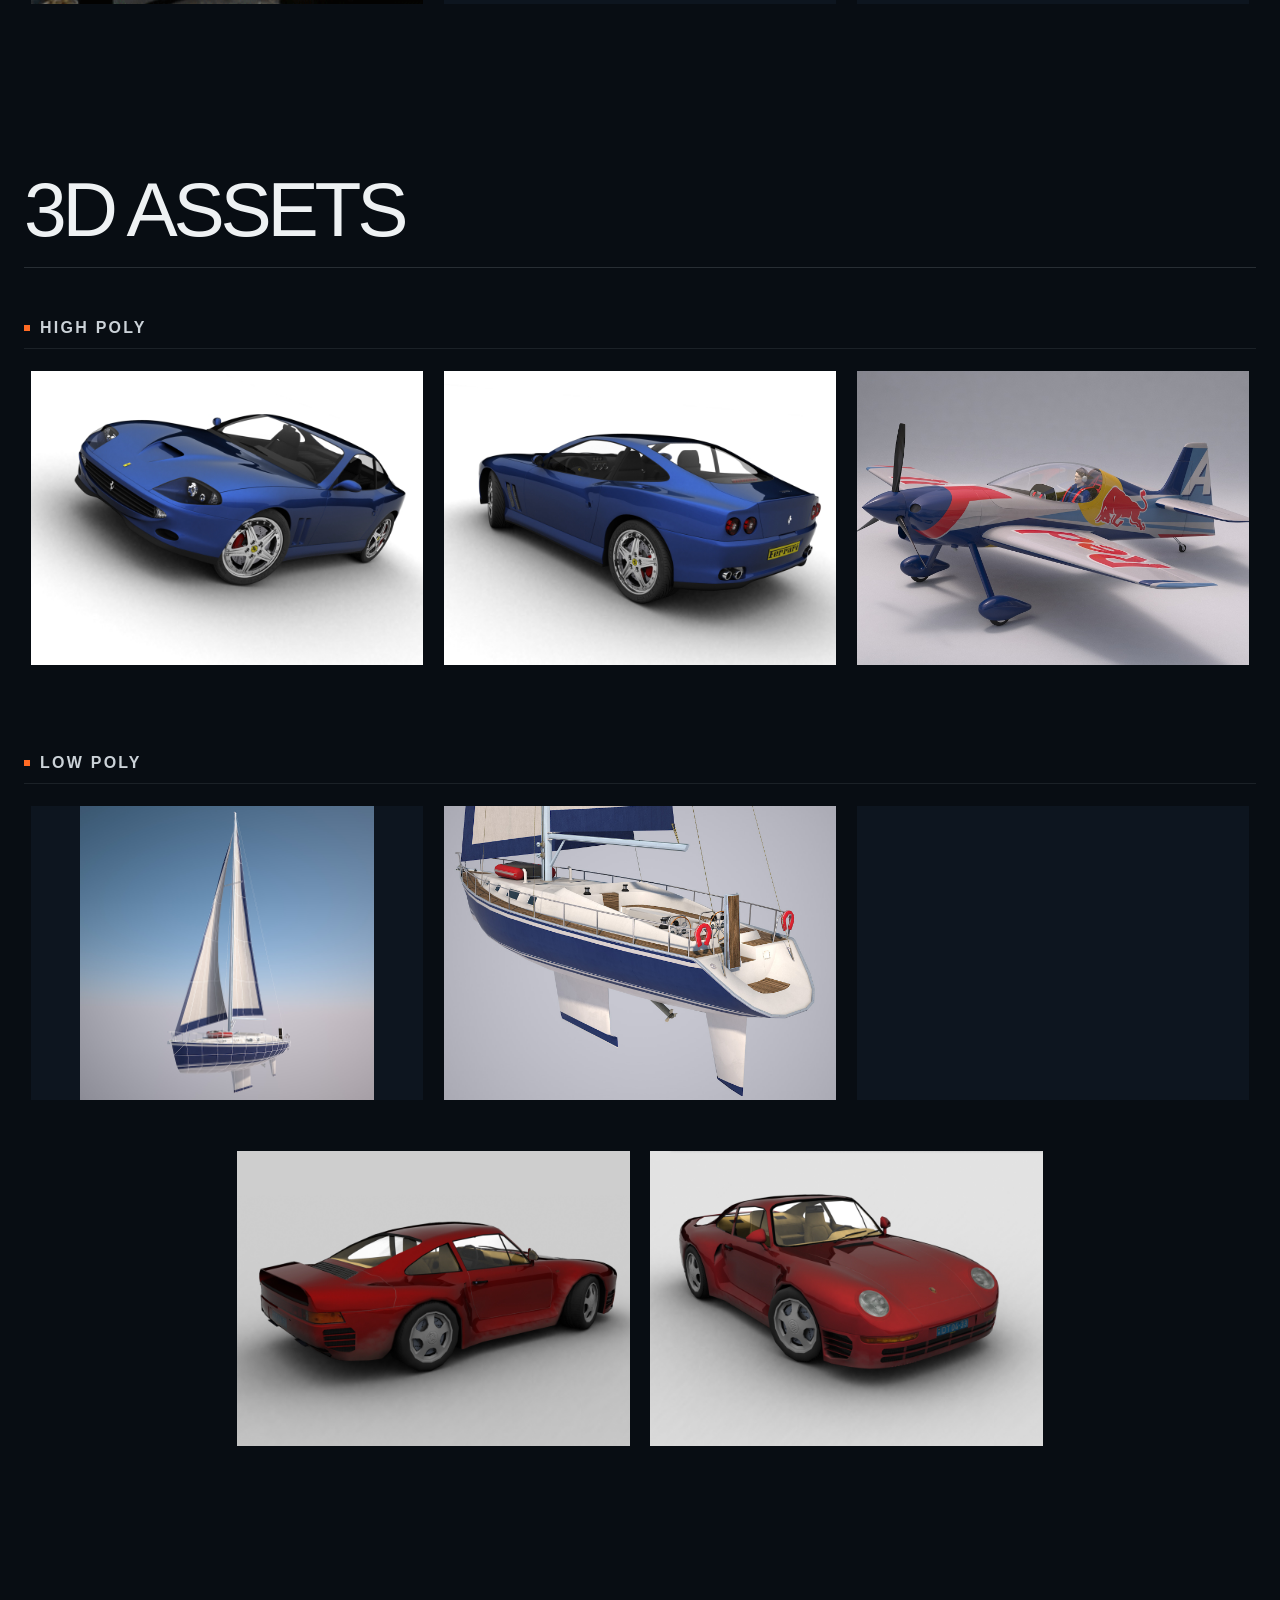
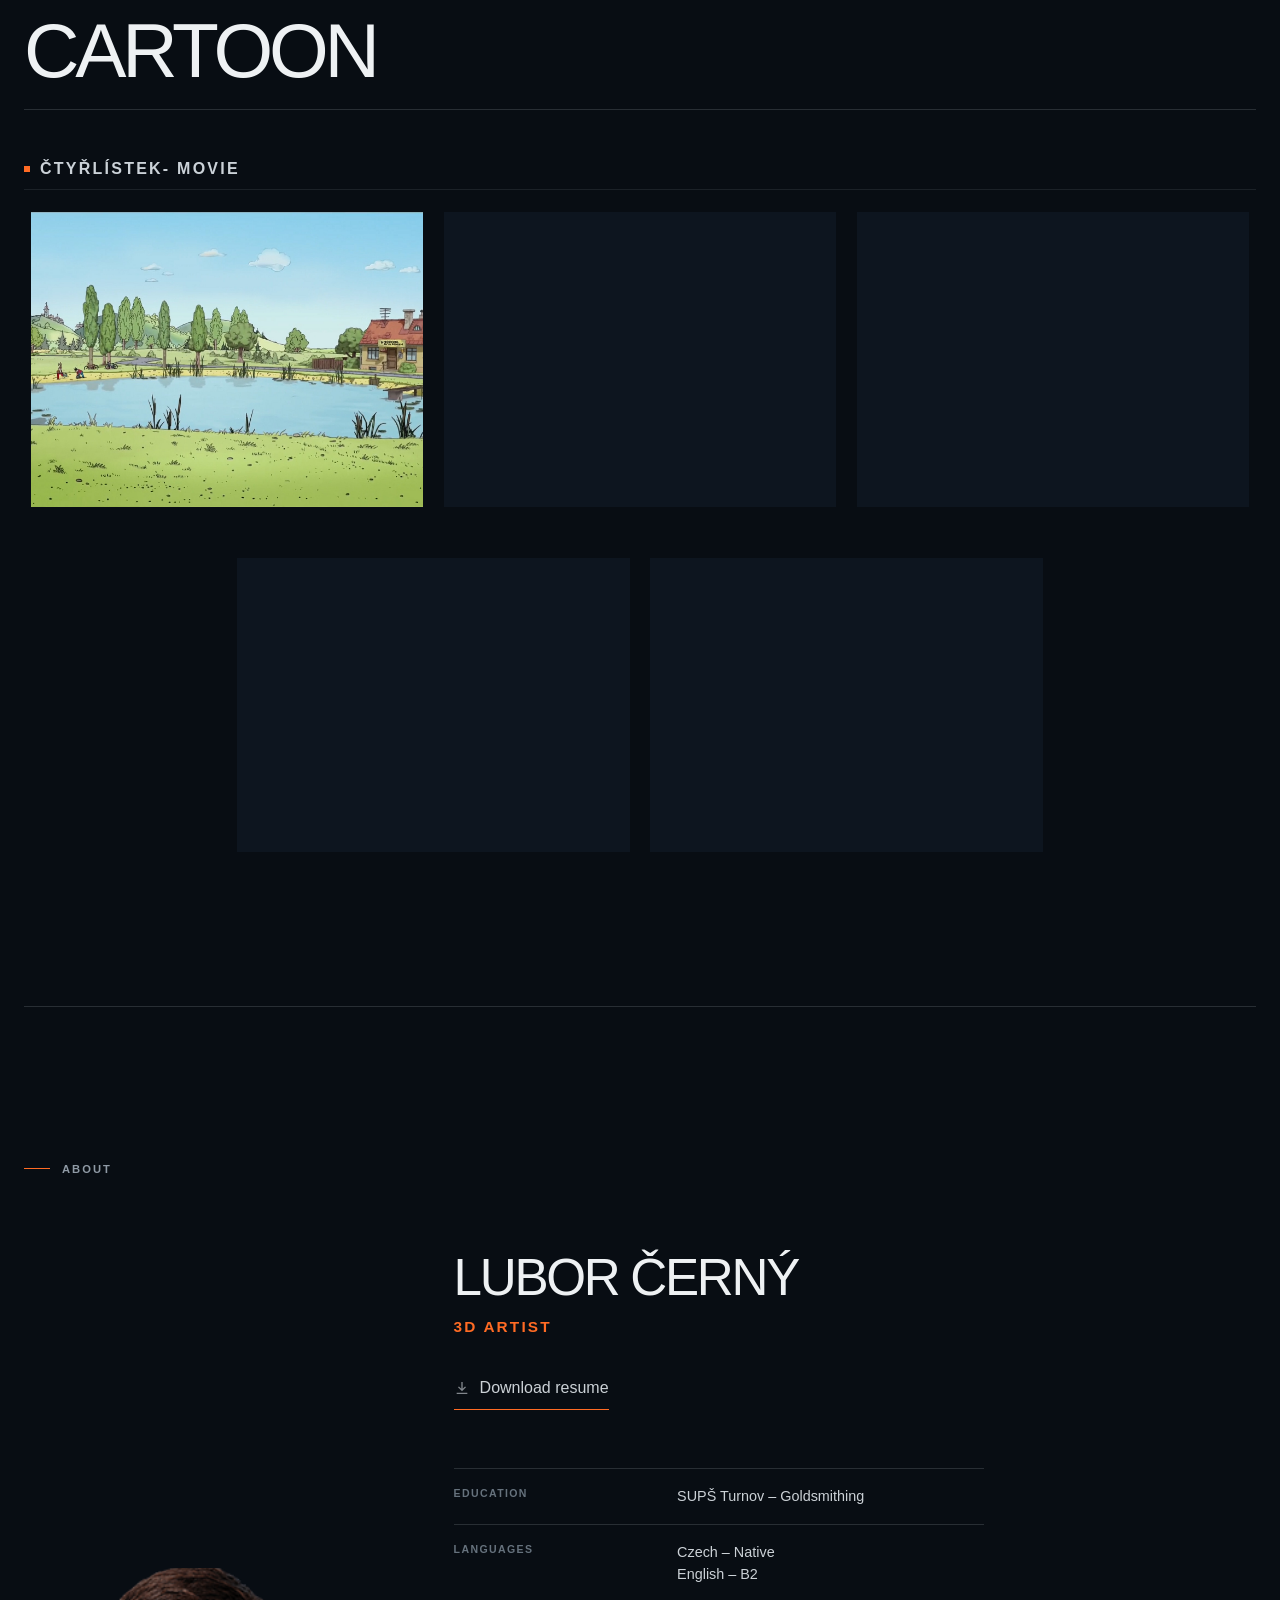
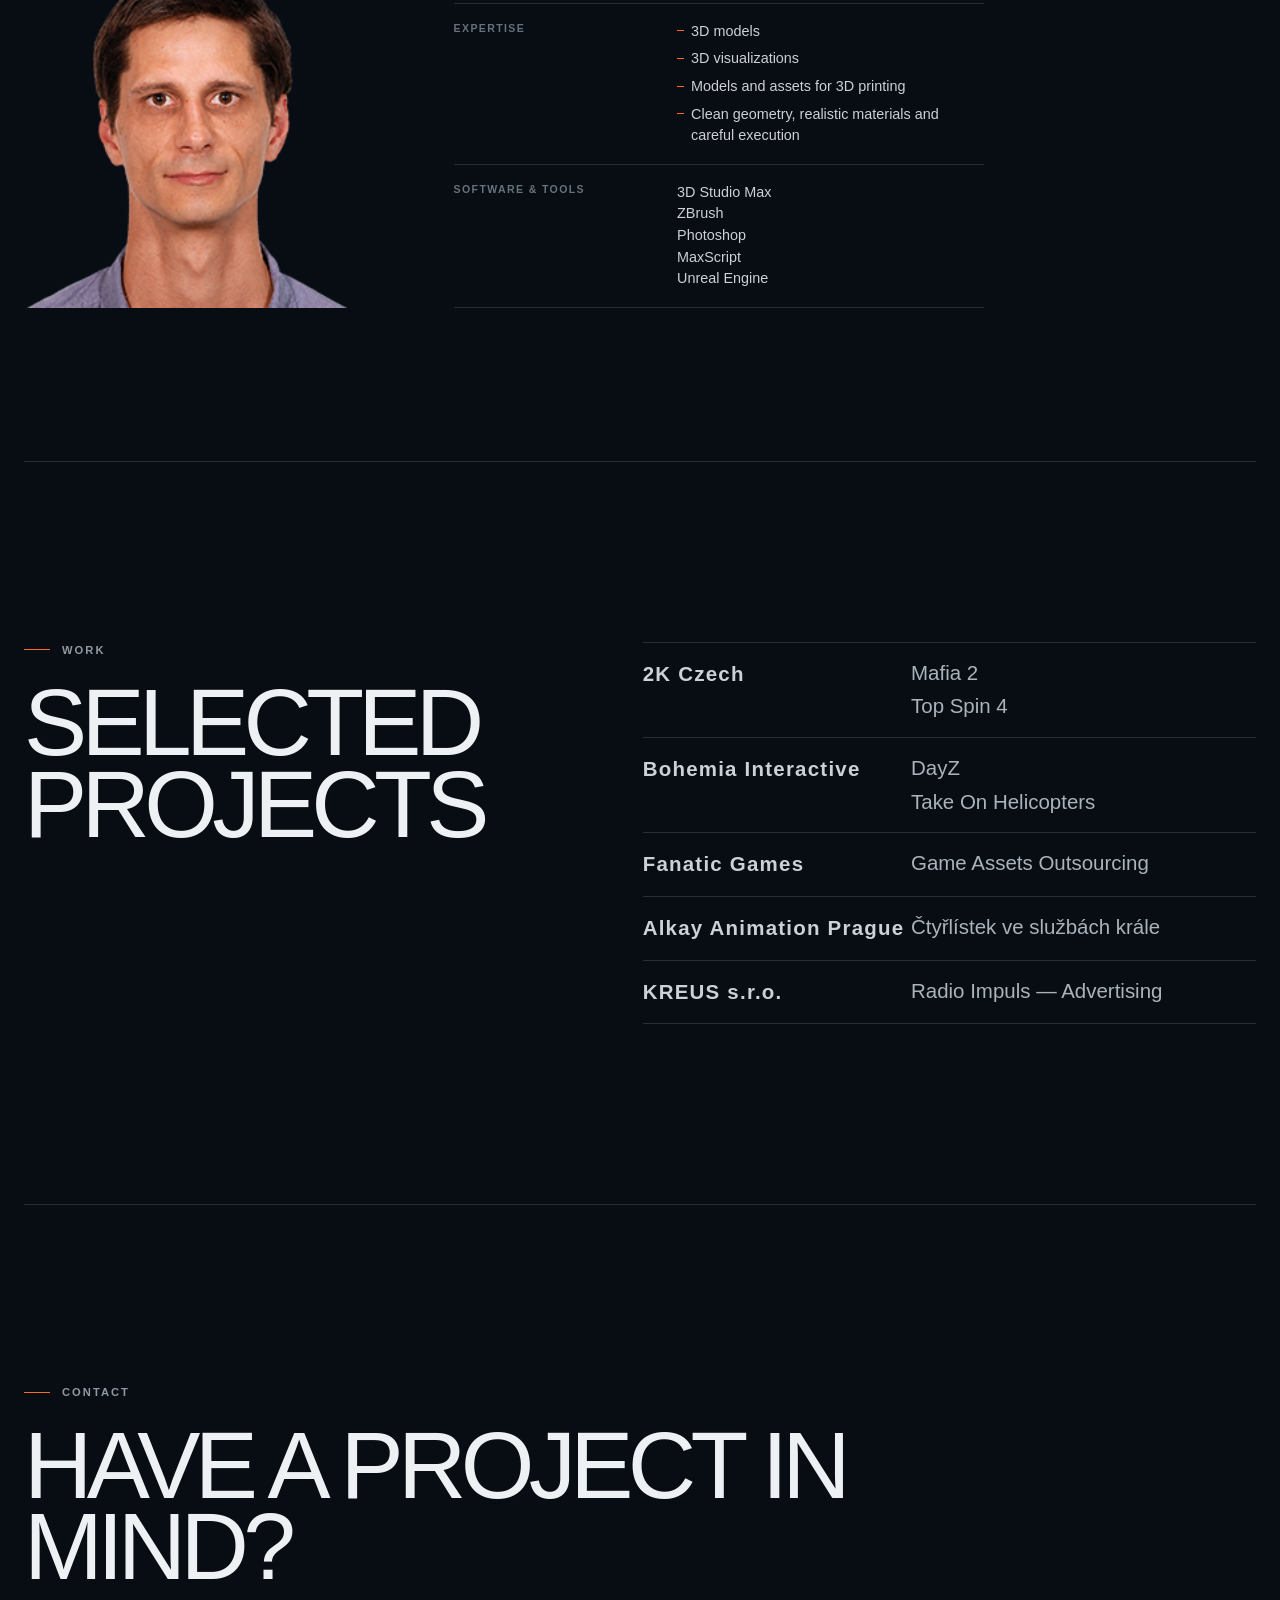
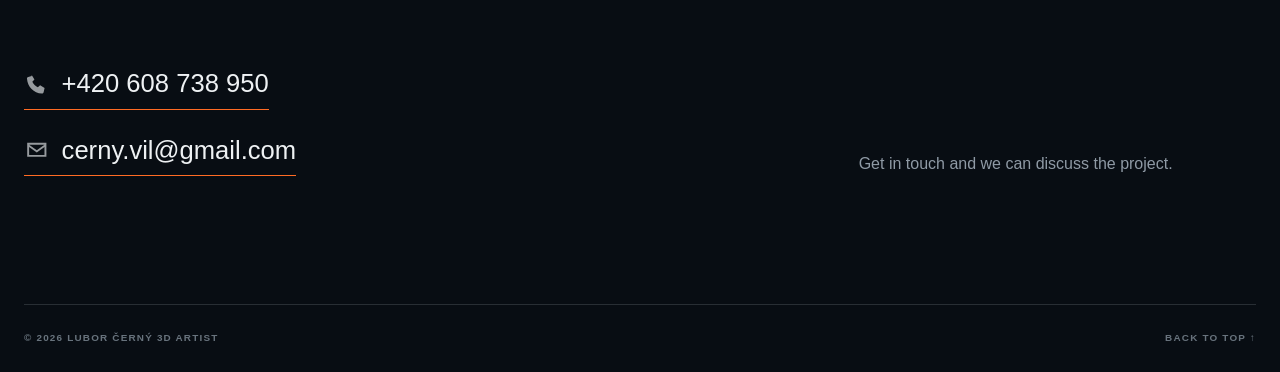
==== commit 8579b992: "replace Computer Skills" ====
--- a/index.html
+++ b/index.html
@@ -17,10 +17,10 @@
     <meta property="og:url" content="https://vilbur-3d-portfolio.web.app/" />
     <meta property="og:image" content="https://vilbur-3d-portfolio.web.app/assets/header-carousel/Maserati-Ghibli-detail.jpg" />
     <meta name="twitter:card" content="summary_large_image" />
-    <link rel="stylesheet" href="styles/main.css?v=bd5751bd63ed" />
-    <script src="scripts/image-catalog.js?v=d62352348d0d" defer></script>
+    <link rel="stylesheet" href="styles/main.css?v=1b251ba96321" />
+    <script src="scripts/image-catalog.js?v=1c65a4586c1c" defer></script>
     <script src="scripts/header-carousel.js?v=11b0f3193e3b" defer></script>
-    <script src="scripts/projects.js?v=d7313b91e4d4" defer></script>
+    <script src="scripts/projects.js?v=8b274e32a535" defer></script>
     <script src="scripts/main.js?v=00c1b4ade427" defer></script>
   </head>
   <body>
@@ -193,29 +193,43 @@
               <h3>Lubor Černý</h3>
               <p data-i18n="about.role">3D Artist</p>
             </div>
-            <dl class="profile-facts">
-              <div>
-                <dt data-i18n="about.educationLabel">Education</dt>
-                <dd data-i18n="about.education">SUPŠ Turnov – Goldsmithing</dd>
-              </div>
-              <div>
-                <dt data-i18n="about.languagesLabel">Language skills</dt>
-                <dd data-i18n="about.englishB2">English – B2</dd>
-              </div>
-              <div>
-                <dt data-i18n="about.computerSkillsLabel">Computer Skills</dt>
-                <dd>3D Studio Max<br />ZBrush<br />Photoshop<br />MaxScript</dd>
-              </div>
-            </dl>
             <a
               class="about-resume"
-              href="assets/about/Lubor Černý - Resume EN.docx?v=16bce1d822b2"
+              href="assets/about/Lubor Černý - Resume EN.docx?v=024195167814"
               download="Lubor Černý - Resume EN.docx"
               data-resume-download
             >
               <svg class="contact-icon" viewBox="0 0 24 24" aria-hidden="true"><path d="M11 3h2v10.2l3.6-3.6 1.4 1.4-6 6-6-6 1.4-1.4 3.6 3.6V3ZM4 19h16v2H4v-2Z"/></svg>
               <span data-i18n="about.resume">Download resume</span>
             </a>
+            <dl class="profile-facts">
+              <div>
+                <dt data-i18n="about.educationLabel">Education</dt>
+                <dd data-i18n="about.education">SUPŠ Turnov – Goldsmithing</dd>
+              </div>
+              <div>
+                <dt data-i18n="about.languagesLabel">Languages</dt>
+                <dd>
+                  <span data-i18n="about.czechNative">Czech – Native</span><br />
+                  <span data-i18n="about.englishB2">English – B2</span>
+                </dd>
+              </div>
+              <div>
+                <dt data-i18n="about.expertiseLabel">Expertise</dt>
+                <dd>
+                  <ul class="about-lead profile-expertise-list">
+                    <li data-i18n="about.points.models">3D models</li>
+                    <li data-i18n="about.points.visualizations">3D visualizations</li>
+                    <li data-i18n="about.points.print">Models and assets for 3D printing</li>
+                    <li data-i18n="about.points.execution">Clean geometry, realistic materials and careful execution</li>
+                  </ul>
+                </dd>
+              </div>
+              <div>
+                <dt data-i18n="about.softwareToolsLabel">Software &amp; Tools</dt>
+                <dd>3D Studio Max<br />ZBrush<br />Photoshop<br />MaxScript<br />Unreal Engine</dd>
+              </div>
+            </dl>
           </div>
         </div>
       </section>
@@ -226,13 +240,6 @@
           <h2 id="about-work-title" data-i18n="about.title">Selected Projects</h2>
         </div>
         <div class="about-copy">
-          <ul class="about-lead">
-            <li data-i18n="about.points.models">3D models</li>
-            <li data-i18n="about.points.visualizations">3D visualizations</li>
-            <li data-i18n="about.points.print">Models and assets for 3D printing</li>
-            <li data-i18n="about.points.execution">Clean geometry, realistic materials and careful execution</li>
-          </ul>
-
           <div class="selected-projects">
             <dl class="project-participation-list">
               <div class="project-participation-row">
--- a/styles/main.css
+++ b/styles/main.css
@@ -1092,6 +1092,16 @@
   content: "";
 }
 
+.profile-expertise-list {
+  gap: 6px;
+  font-size: inherit;
+  line-height: inherit;
+}
+
+.profile-expertise-list li {
+  padding-left: 14px;
+}
+
 .about-resume {
   display: inline-flex;
   width: fit-content;
@@ -1114,6 +1124,10 @@
 .selected-projects {
   margin-top: 48px;
   border-top: 1px solid var(--line);
+}
+
+.about-copy > .selected-projects {
+  margin-top: 0;
 }
 
 .project-participation-list {
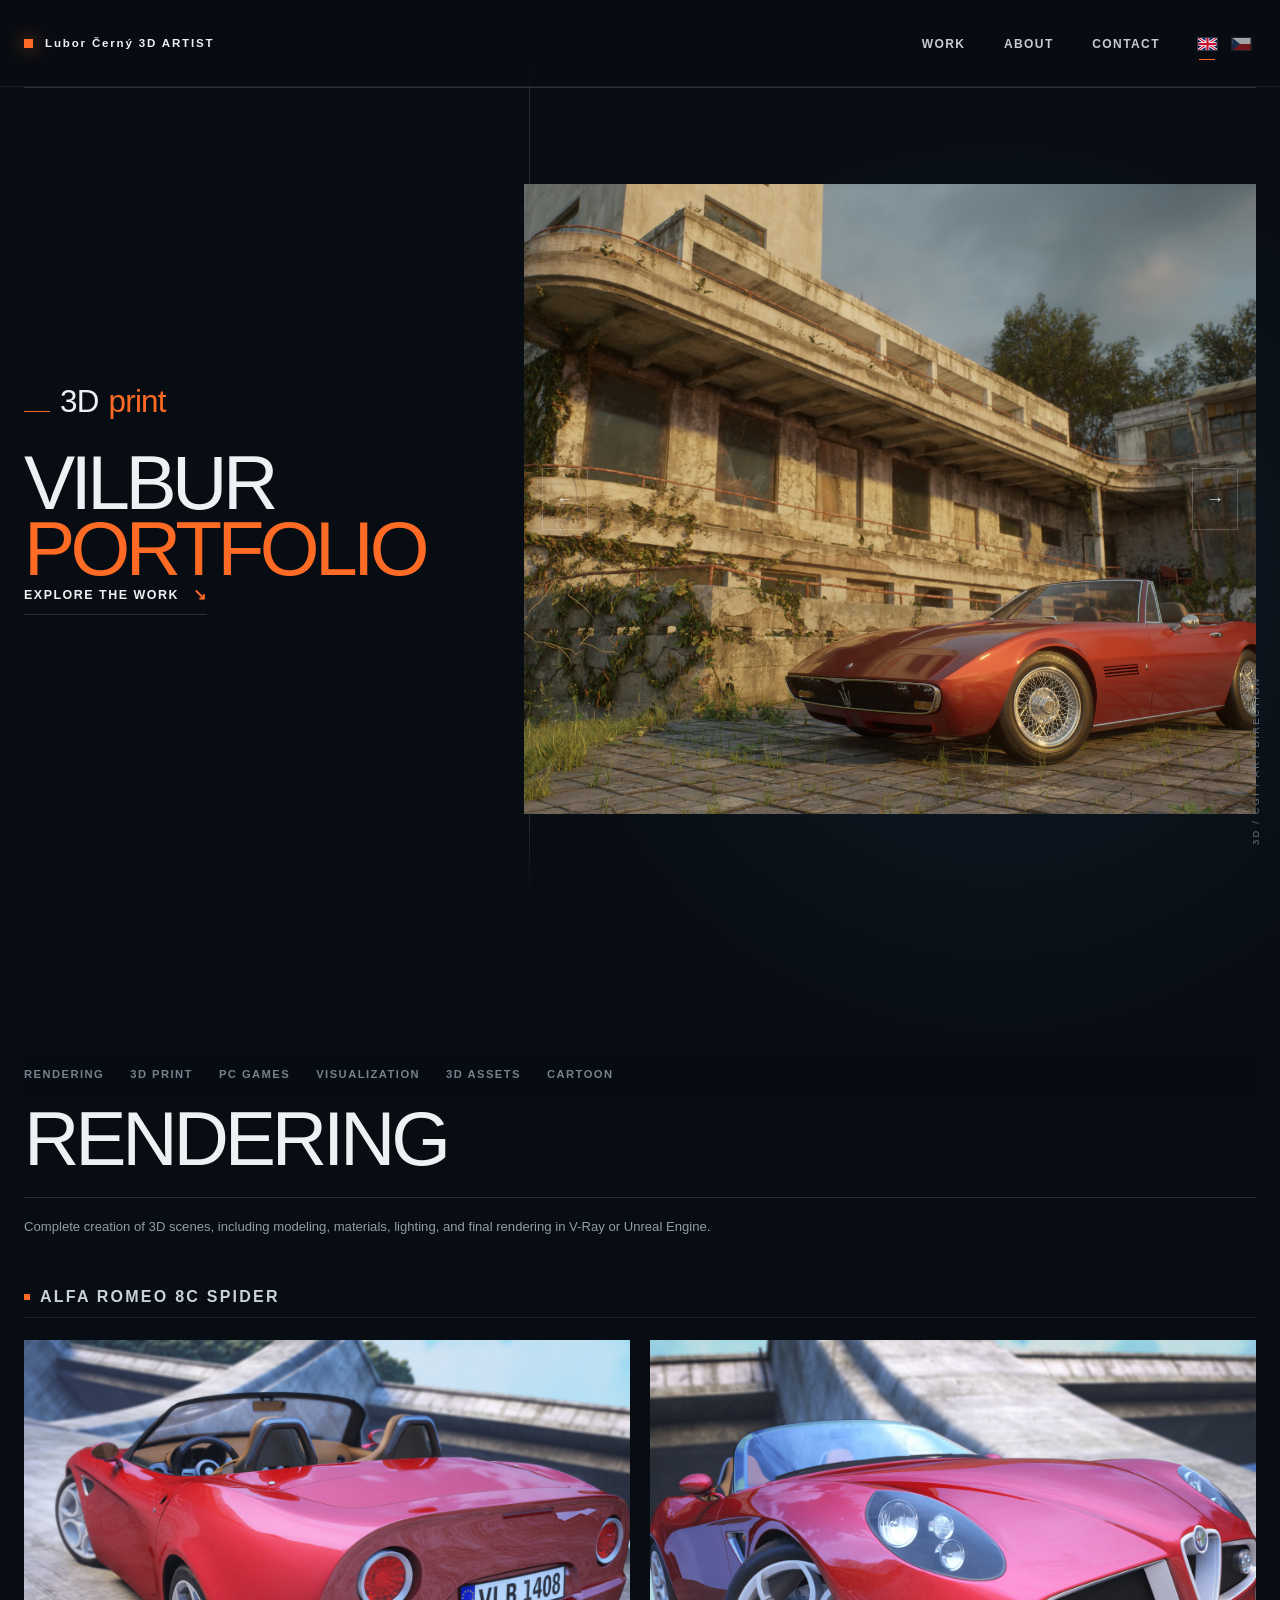
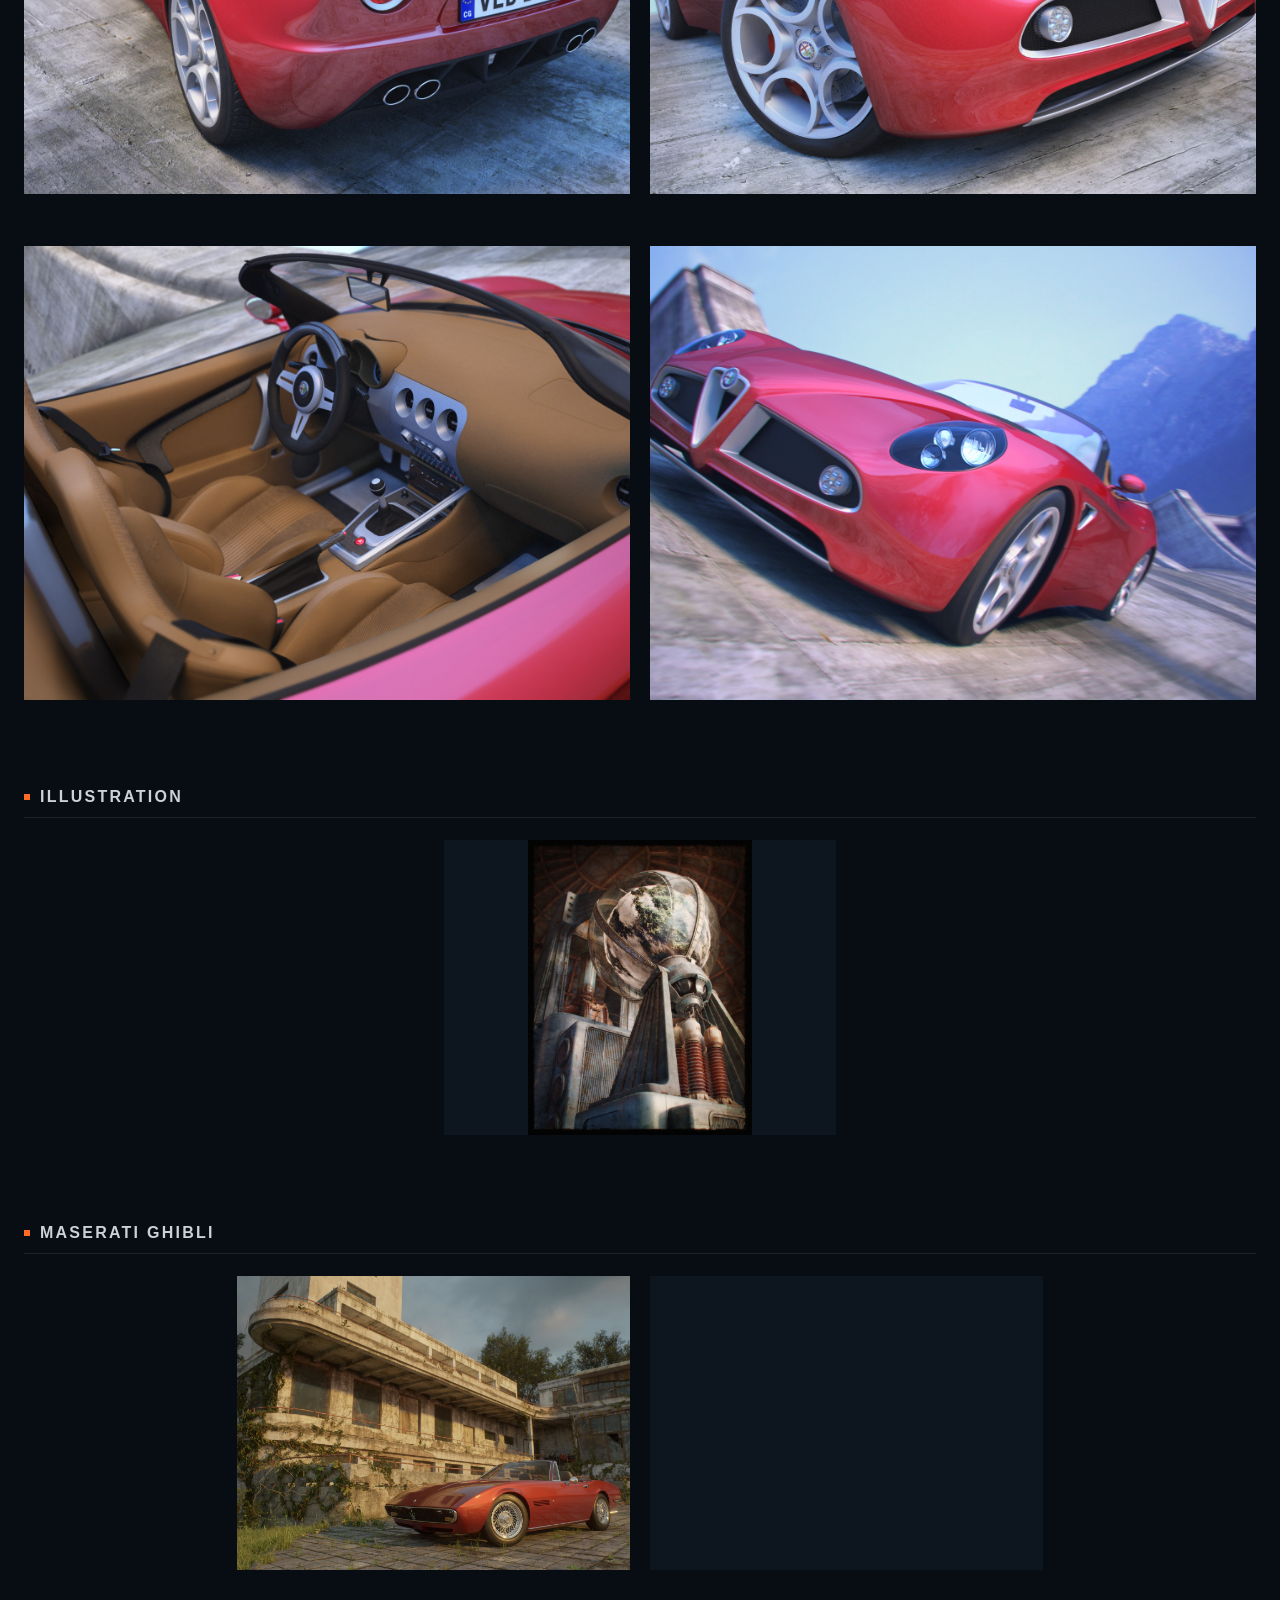
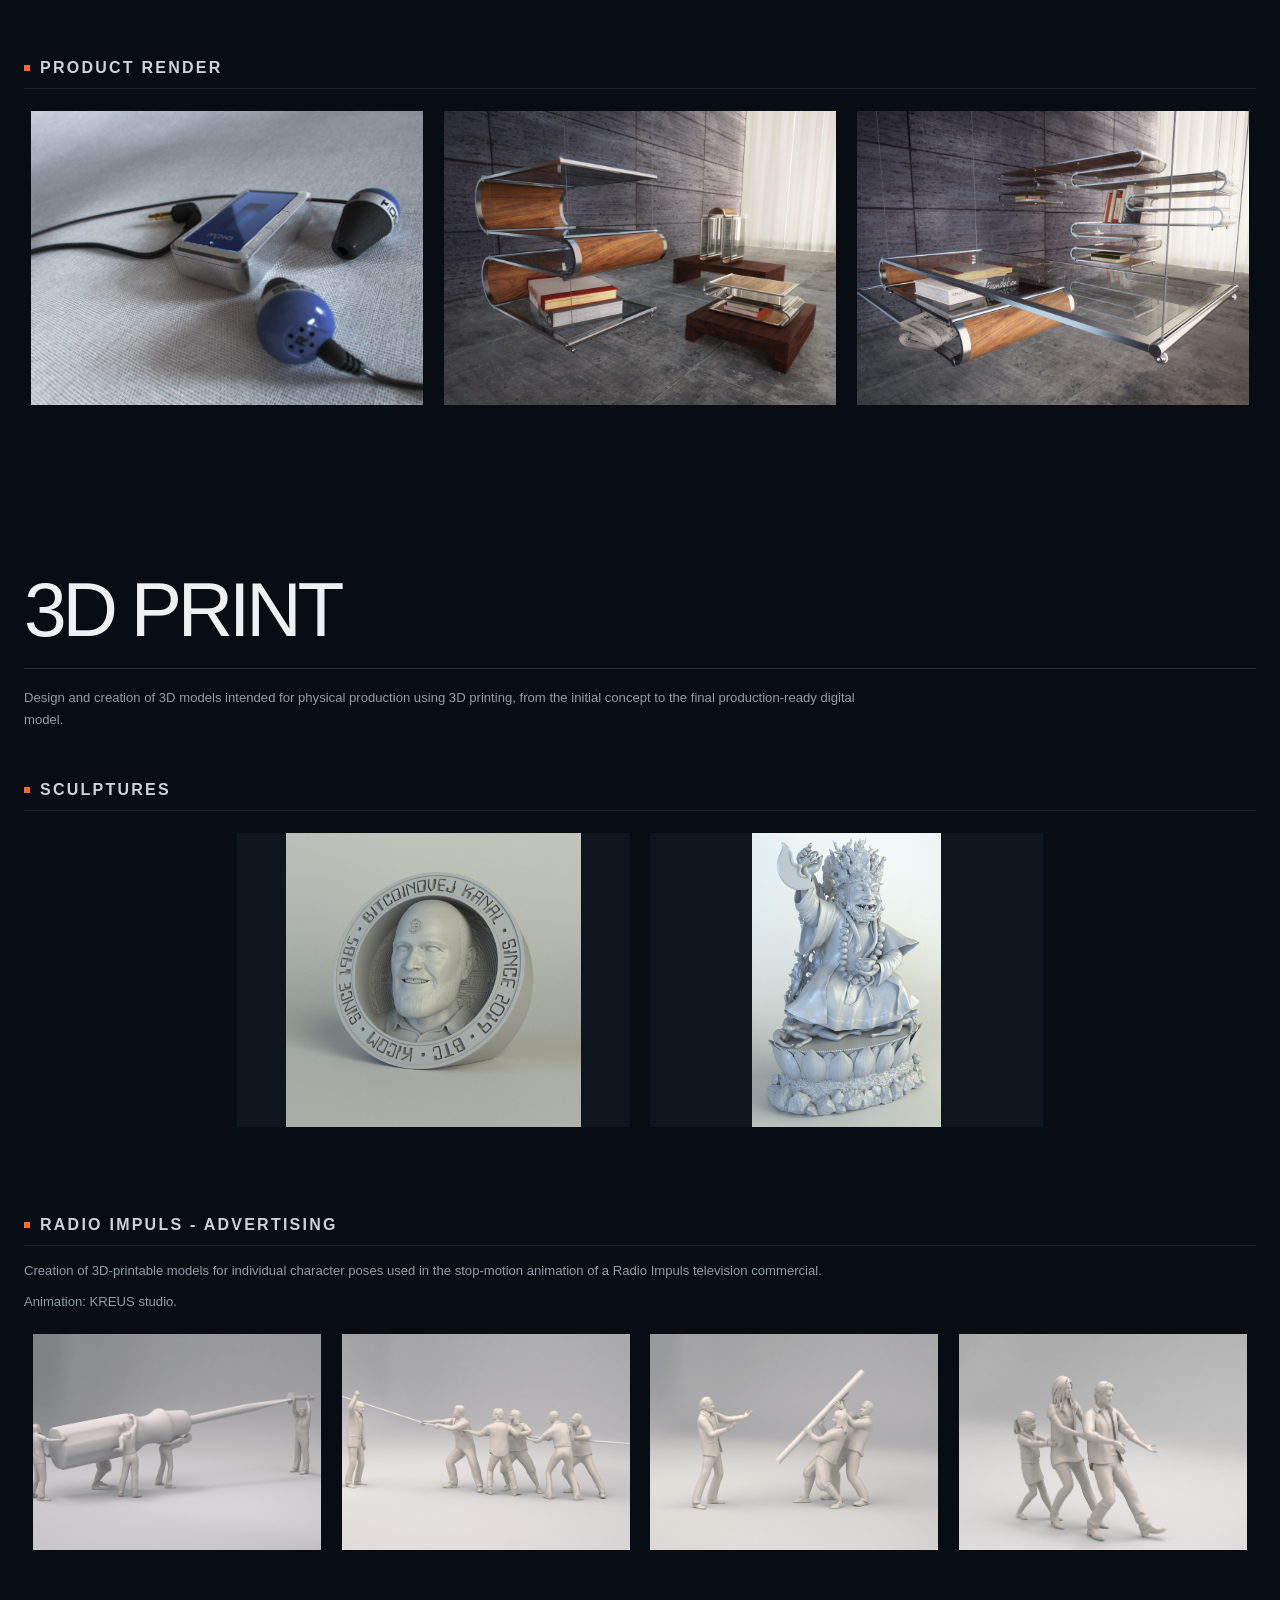
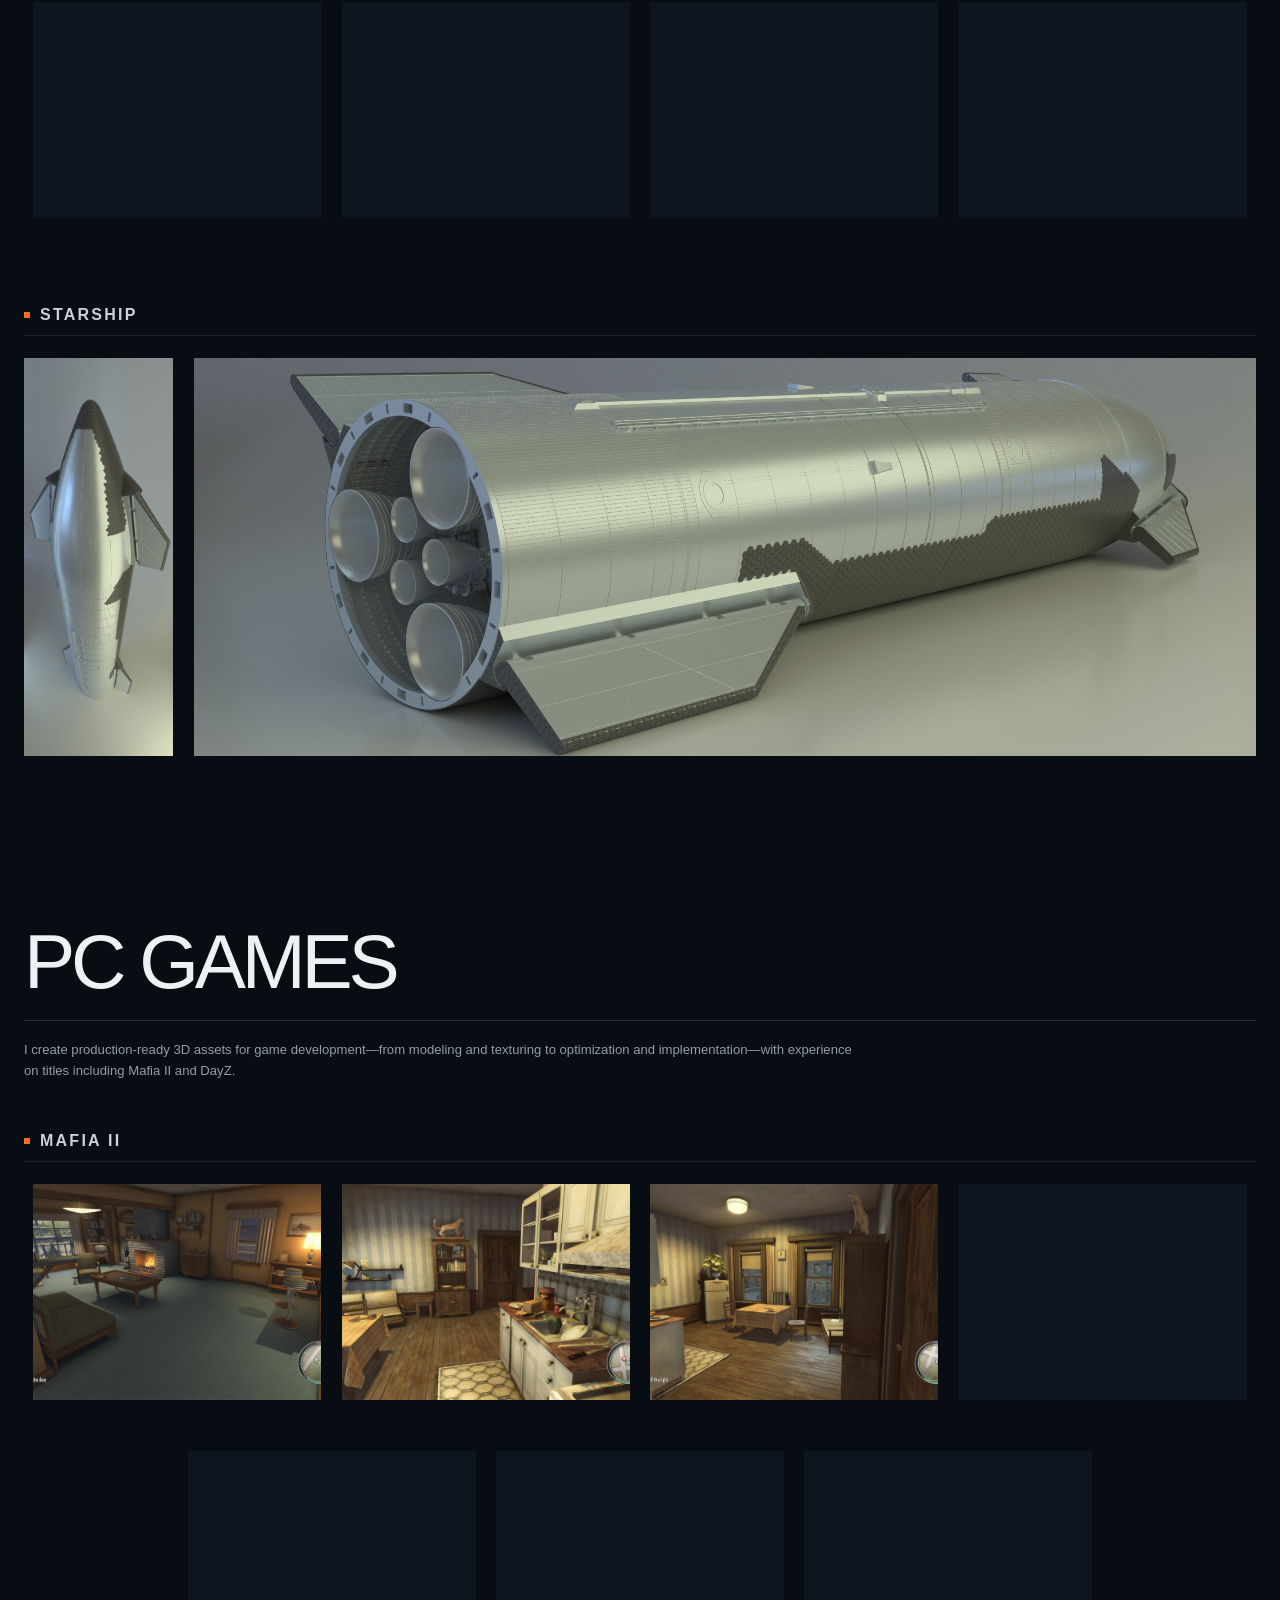
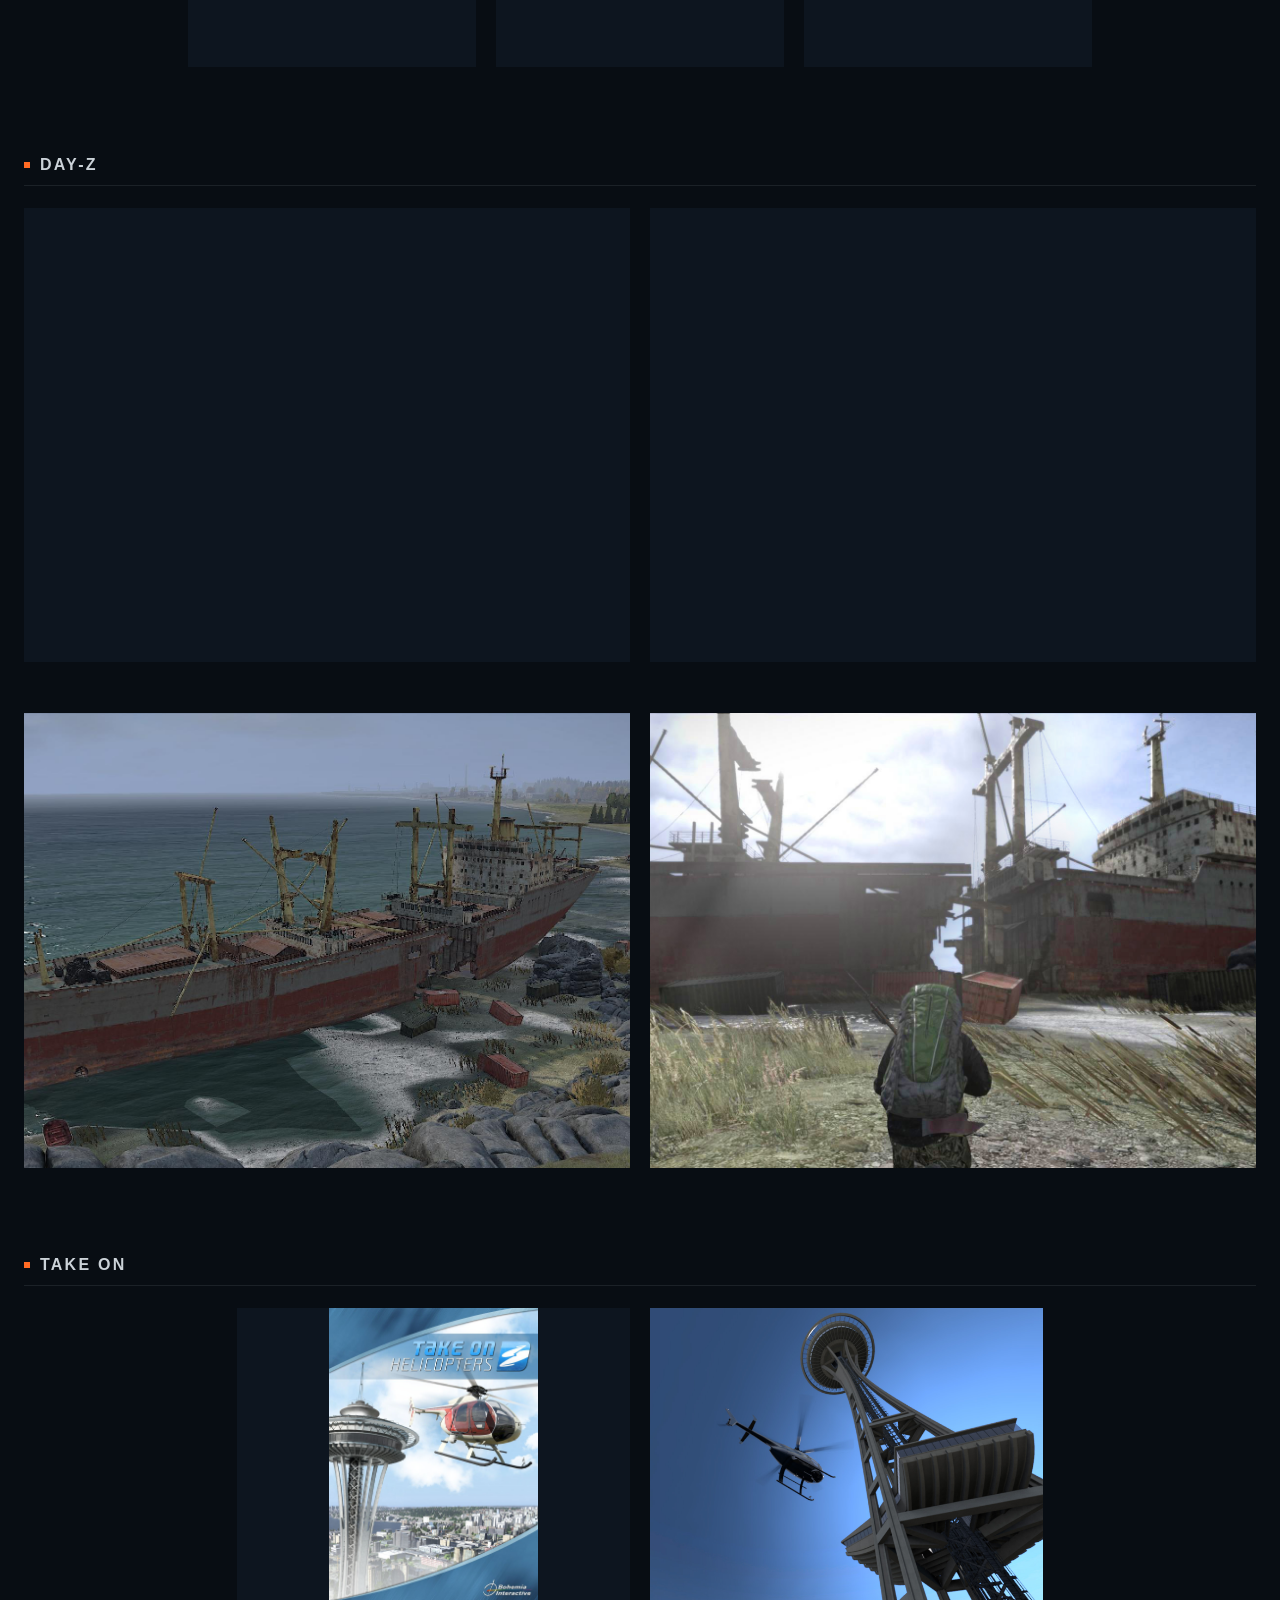
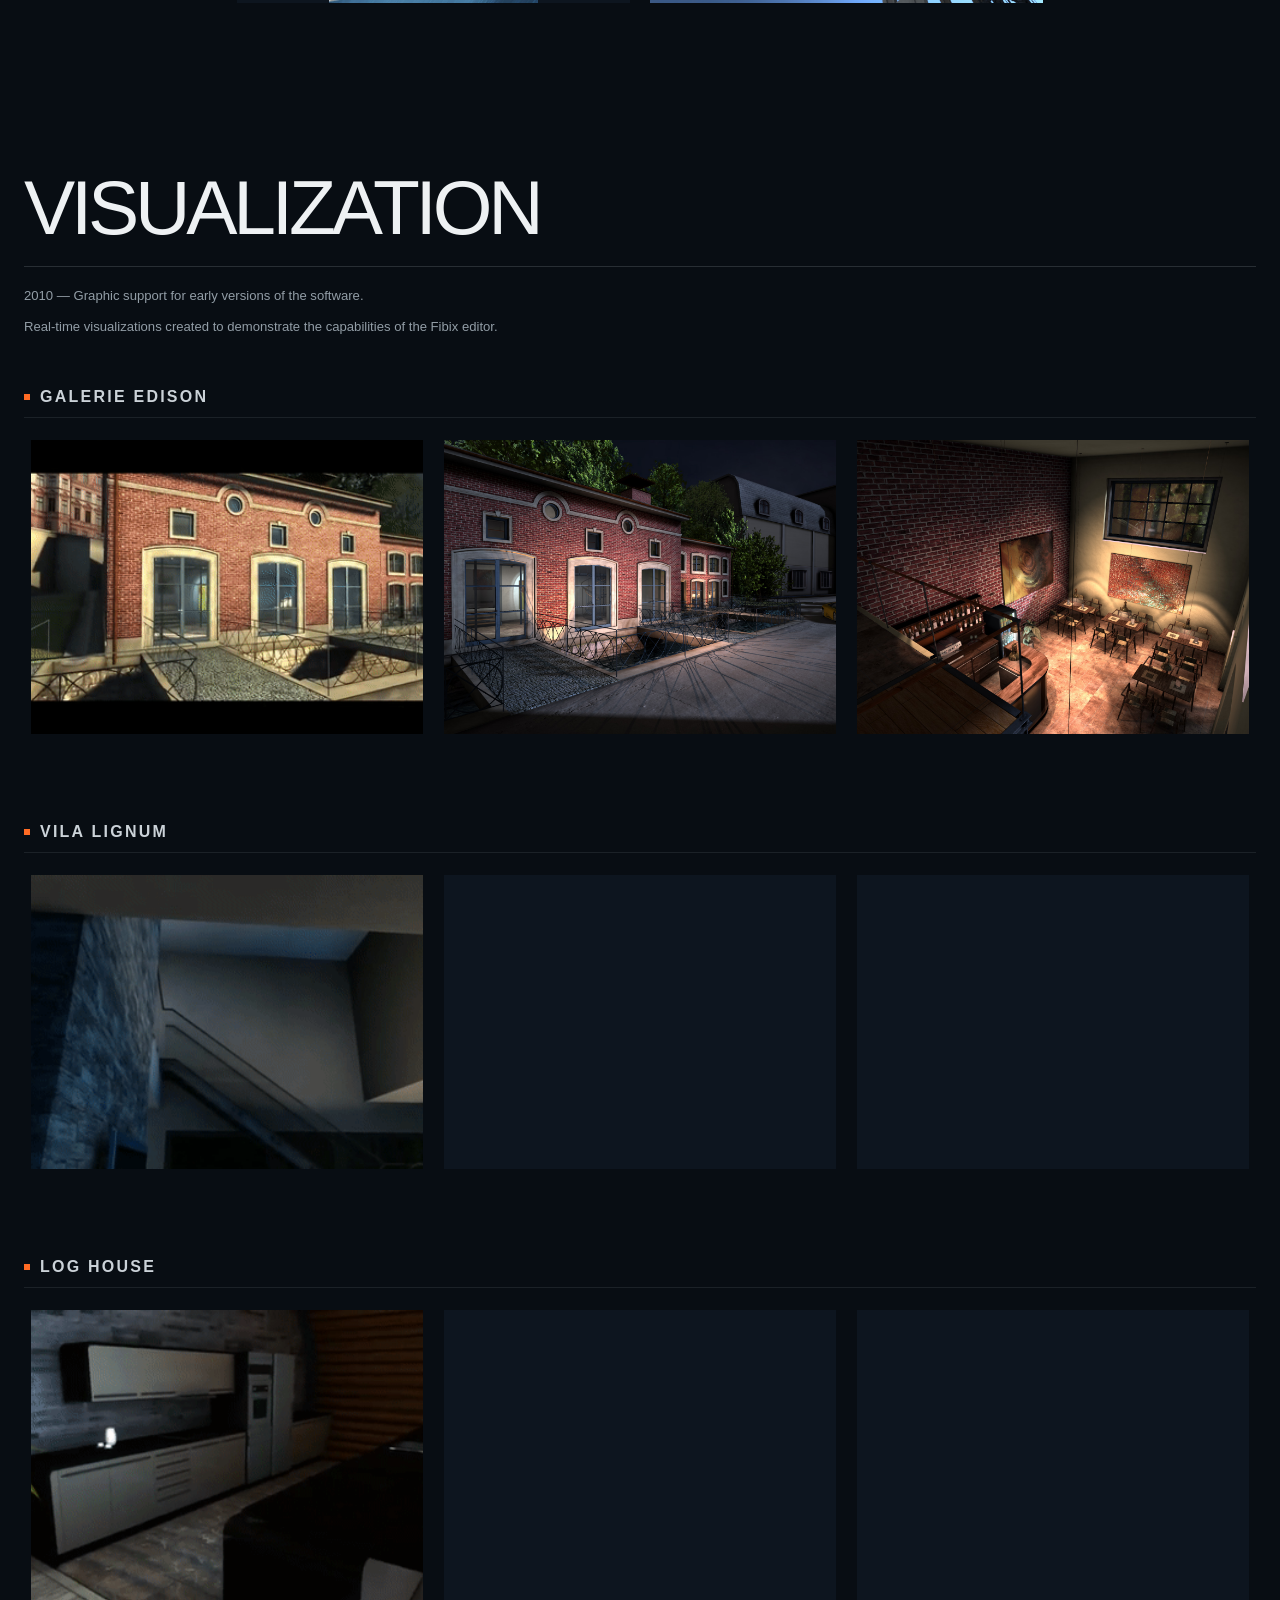
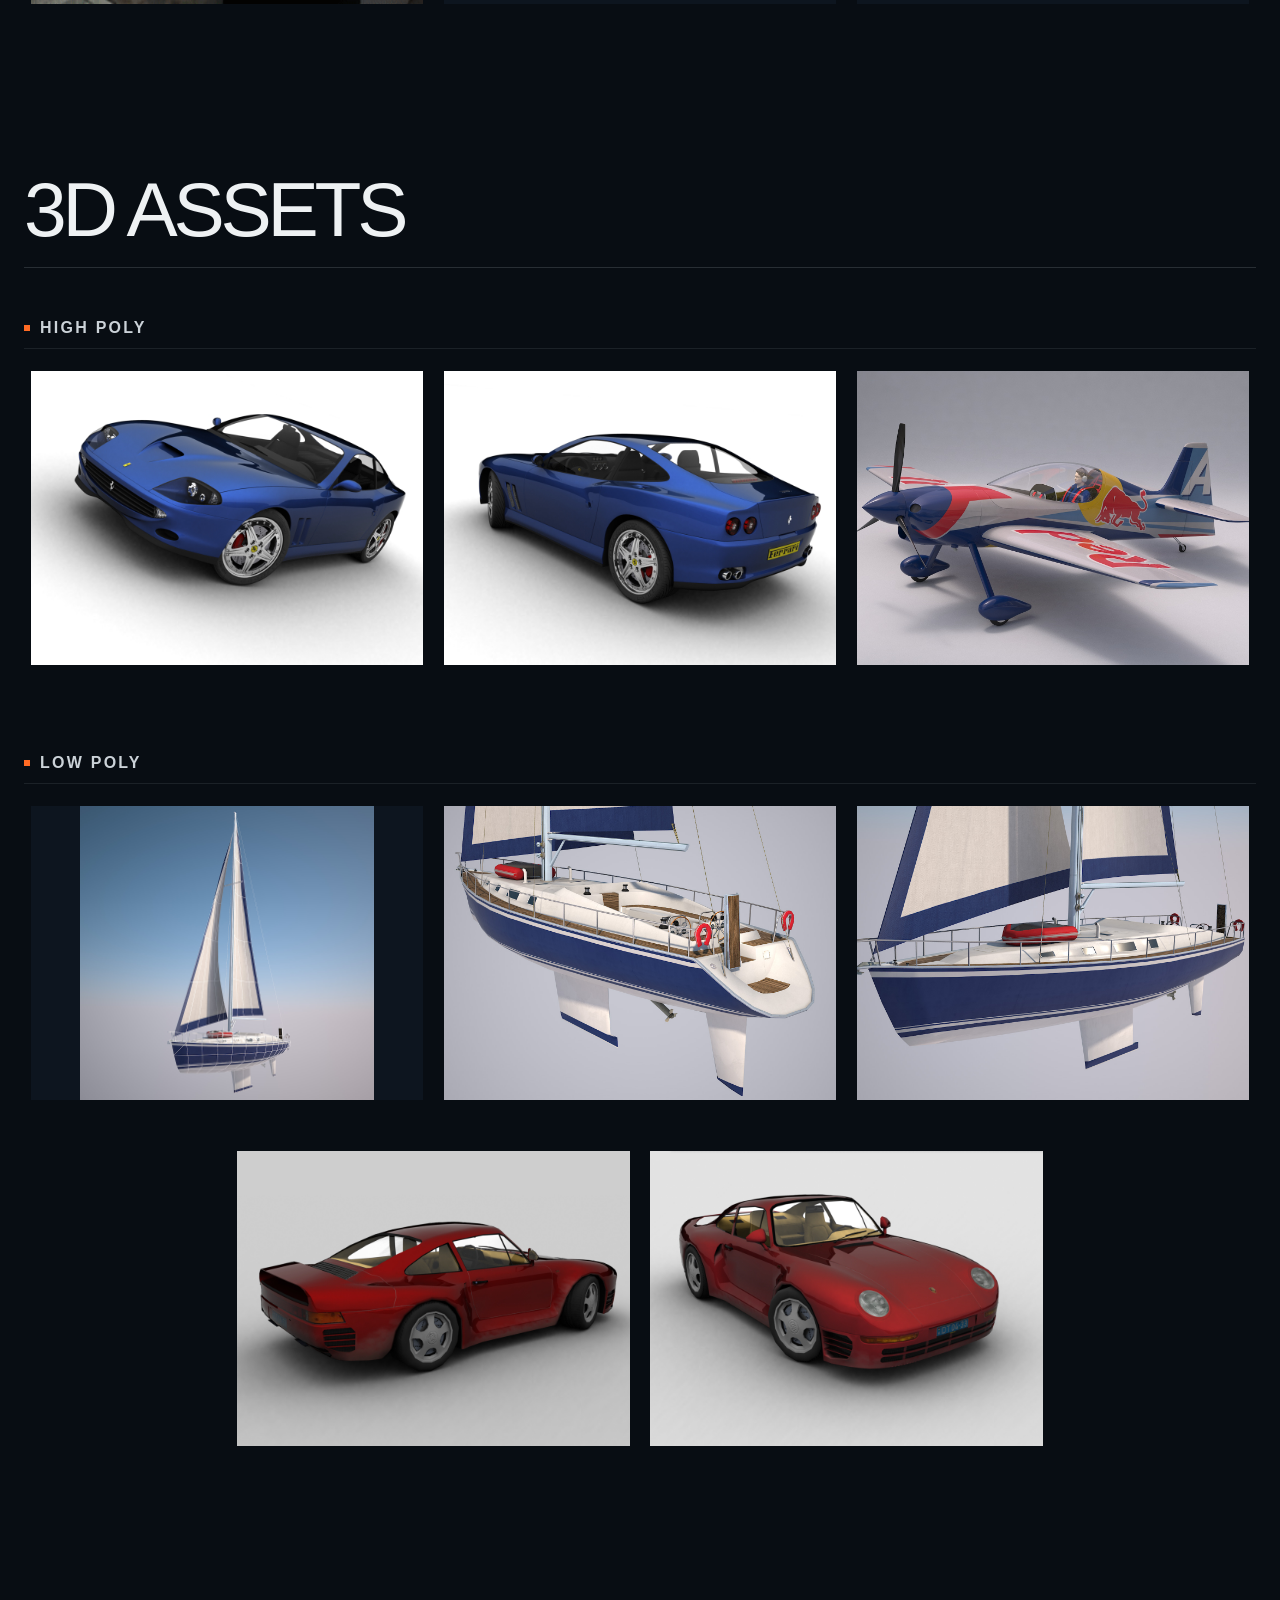
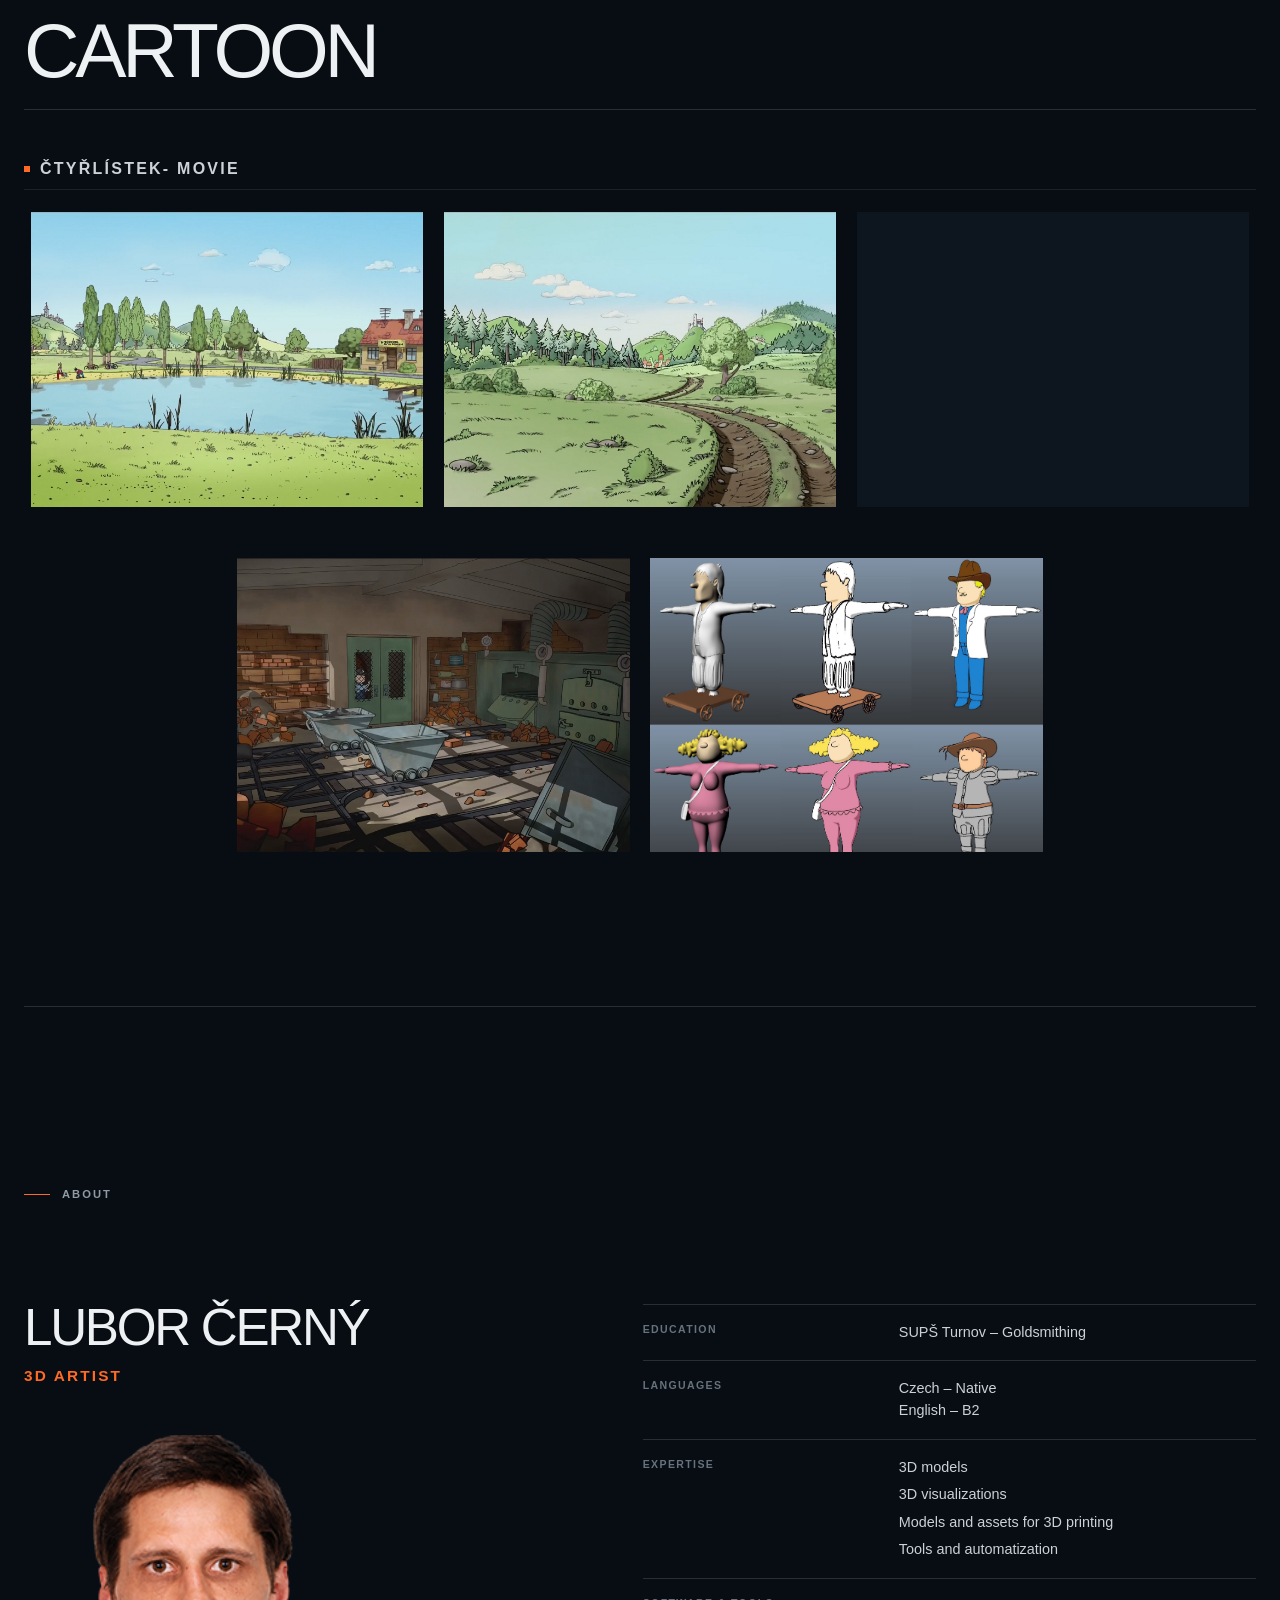
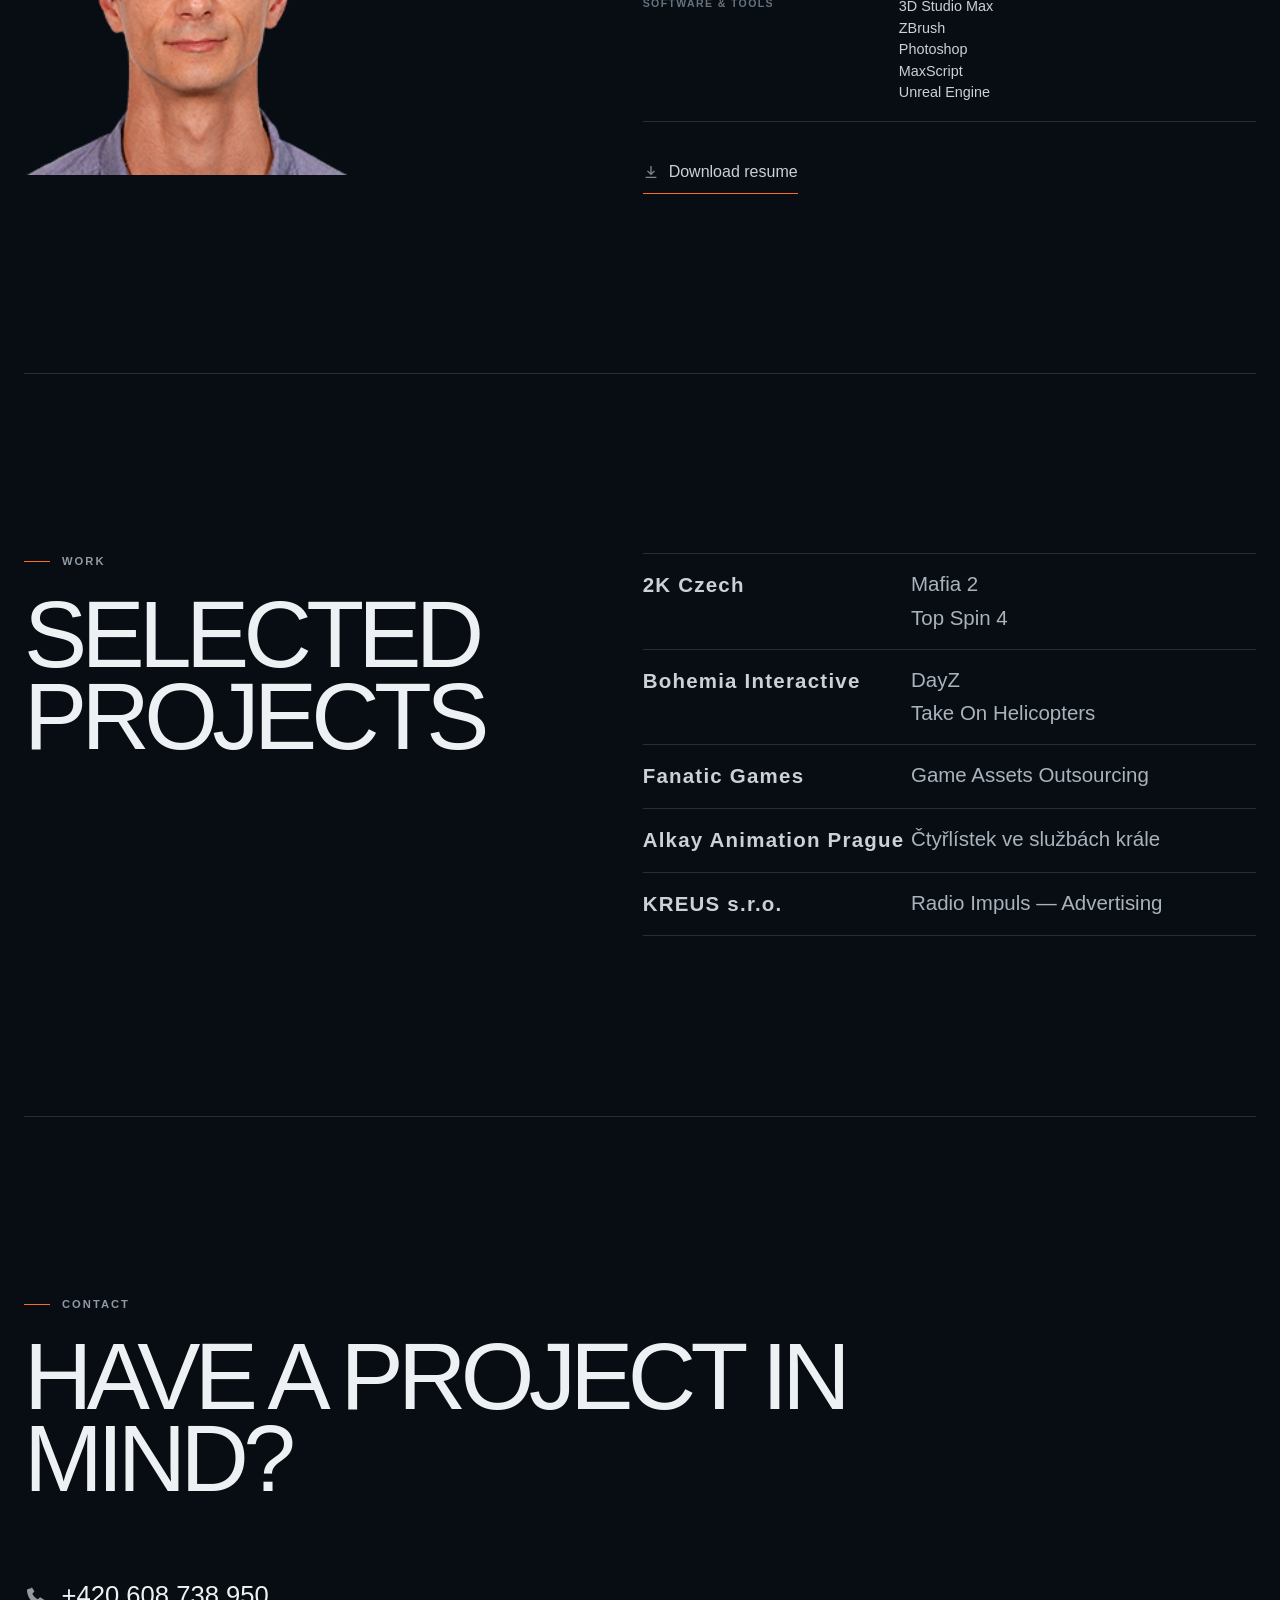
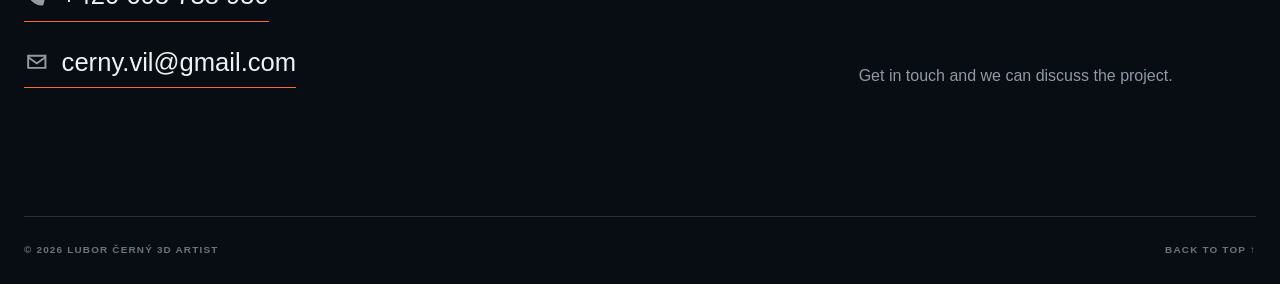
==== commit a8d3429b: "fit style of sections" ====
--- a/index.html
+++ b/index.html
@@ -17,10 +17,10 @@
     <meta property="og:url" content="https://vilbur-3d-portfolio.web.app/" />
     <meta property="og:image" content="https://vilbur-3d-portfolio.web.app/assets/header-carousel/Maserati-Ghibli-detail.jpg" />
     <meta name="twitter:card" content="summary_large_image" />
-    <link rel="stylesheet" href="styles/main.css?v=1b251ba96321" />
-    <script src="scripts/image-catalog.js?v=1c65a4586c1c" defer></script>
+    <link rel="stylesheet" href="styles/main.css?v=d04b9cbe1b06" />
+    <script src="scripts/image-catalog.js?v=d62352348d0d" defer></script>
     <script src="scripts/header-carousel.js?v=11b0f3193e3b" defer></script>
-    <script src="scripts/projects.js?v=8b274e32a535" defer></script>
+    <script src="scripts/projects.js?v=02f05657bc44" defer></script>
     <script src="scripts/main.js?v=00c1b4ade427" defer></script>
   </head>
   <body>
@@ -166,7 +166,7 @@
       </section>
 
       <section
-        class="about-me section-shell"
+        class="about about-me section-shell"
         id="about"
         aria-label="About me"
         data-i18n-aria-label="about.meTitle"
@@ -176,6 +176,11 @@
         </div>
 
         <div class="about-profile">
+          <div class="profile-identity">
+            <h3>Lubor Černý</h3>
+            <p data-i18n="about.role">3D Artist</p>
+          </div>
+
           <figure class="profile-photo">
             <img
               src="assets/about/photo.png?v=9c234c72015d"
@@ -189,10 +194,34 @@
           </figure>
 
           <div class="profile-bio">
-            <div class="profile-identity">
-              <h3>Lubor Černý</h3>
-              <p data-i18n="about.role">3D Artist</p>
-            </div>
+            <dl class="profile-facts">
+              <div>
+                <dt data-i18n="about.educationLabel">Education</dt>
+                <dd data-i18n="about.education">SUPŠ Turnov – Goldsmithing</dd>
+              </div>
+              <div>
+                <dt data-i18n="about.languagesLabel">Languages</dt>
+                <dd>
+                  <span data-i18n="about.czechNative">Czech – Native</span><br />
+                  <span data-i18n="about.englishB2">English – B2</span>
+                </dd>
+              </div>
+              <div>
+                <dt data-i18n="about.expertiseLabel">Expertise</dt>
+                <dd>
+                  <ul class="about-lead profile-expertise-list">
+                    <li data-i18n="about.points.models">3D models</li>
+                    <li data-i18n="about.points.visualizations">3D visualizations</li>
+                    <li data-i18n="about.points.print">Models and assets for 3D printing</li>
+                    <li data-i18n="about.points.toolsAutomation">Tools and automatization</li>
+                  </ul>
+                </dd>
+              </div>
+              <div>
+                <dt data-i18n="about.softwareToolsLabel">Software &amp; Tools</dt>
+                <dd>3D Studio Max<br />ZBrush<br />Photoshop<br />MaxScript<br />Unreal Engine</dd>
+              </div>
+            </dl>
             <a
               class="about-resume"
               href="assets/about/Lubor Černý - Resume EN.docx?v=024195167814"
@@ -202,34 +231,6 @@
               <svg class="contact-icon" viewBox="0 0 24 24" aria-hidden="true"><path d="M11 3h2v10.2l3.6-3.6 1.4 1.4-6 6-6-6 1.4-1.4 3.6 3.6V3ZM4 19h16v2H4v-2Z"/></svg>
               <span data-i18n="about.resume">Download resume</span>
             </a>
-            <dl class="profile-facts">
-              <div>
-                <dt data-i18n="about.educationLabel">Education</dt>
-                <dd data-i18n="about.education">SUPŠ Turnov – Goldsmithing</dd>
-              </div>
-              <div>
-                <dt data-i18n="about.languagesLabel">Languages</dt>
-                <dd>
-                  <span data-i18n="about.czechNative">Czech – Native</span><br />
-                  <span data-i18n="about.englishB2">English – B2</span>
-                </dd>
-              </div>
-              <div>
-                <dt data-i18n="about.expertiseLabel">Expertise</dt>
-                <dd>
-                  <ul class="about-lead profile-expertise-list">
-                    <li data-i18n="about.points.models">3D models</li>
-                    <li data-i18n="about.points.visualizations">3D visualizations</li>
-                    <li data-i18n="about.points.print">Models and assets for 3D printing</li>
-                    <li data-i18n="about.points.execution">Clean geometry, realistic materials and careful execution</li>
-                  </ul>
-                </dd>
-              </div>
-              <div>
-                <dt data-i18n="about.softwareToolsLabel">Software &amp; Tools</dt>
-                <dd>3D Studio Max<br />ZBrush<br />Photoshop<br />MaxScript<br />Unreal Engine</dd>
-              </div>
-            </dl>
           </div>
         </div>
       </section>
--- a/styles/main.css
+++ b/styles/main.css
@@ -972,18 +972,25 @@
 }
 
 .about-profile {
-  display: grid;
-  max-width: 960px;
-  margin-top: clamp(44px, 6vw, 78px);
-  grid-template-columns: minmax(220px, 340px) minmax(0, 1fr);
-  align-items: end;
-  gap: clamp(38px, 7vw, 100px);
+  display: contents;
+}
+
+.about.about-me {
+  grid-template-rows: auto auto auto;
+  row-gap: 0;
+}
+
+.about-me-heading {
+  grid-column: 1 / -1;
+  grid-row: 1;
 }
 
 .profile-photo {
-  width: 100%;
+  width: min(100%, 340px);
   aspect-ratio: 1;
-  margin: 0;
+  margin: 28px 0 0;
+  grid-column: 1;
+  grid-row: 3;
   overflow: hidden;
   background: transparent;
 }
@@ -997,7 +1004,16 @@
 
 .profile-bio {
   min-width: 0;
+  margin-top: clamp(44px, 6vw, 78px);
+  grid-column: 2;
+  grid-row: 2 / span 2;
   color: var(--muted);
+}
+
+.profile-identity {
+  margin-top: clamp(44px, 6vw, 78px);
+  grid-column: 1;
+  grid-row: 2;
 }
 
 .profile-identity h3 {
@@ -1022,7 +1038,7 @@
 
 .profile-facts {
   display: grid;
-  margin: clamp(34px, 5vw, 58px) 0 0;
+  margin: 0;
 }
 
 .profile-facts div {
@@ -1099,7 +1115,11 @@
 }
 
 .profile-expertise-list li {
-  padding-left: 14px;
+  padding-left: 0;
+}
+
+.profile-expertise-list li::before {
+  display: none;
 }
 
 .about-resume {
@@ -1935,21 +1955,34 @@
   }
 
   .about-profile {
-    margin-top: 28px;
-    grid-template-columns: minmax(0, 1fr) clamp(80px, 24vw, 96px);
-    align-items: start;
-    gap: 16px;
-  }
-
+    display: contents;
+  }
+
+  .about.about-me {
+    grid-template-rows: auto;
+    row-gap: 20px;
+  }
+
+  .profile-identity,
   .profile-photo {
-    width: 100%;
-    grid-column: 2;
-    grid-row: 1;
+    grid-column: 1;
+  }
+
+  .profile-identity {
+    margin-top: 0;
+    grid-row: 2;
+  }
+
+  .profile-photo {
+    width: min(100%, 280px);
+    margin-top: 0;
+    grid-row: 3;
   }
 
   .profile-bio {
+    margin-top: 0;
     grid-column: 1;
-    grid-row: 1;
+    grid-row: 4;
   }
 
   .profile-identity h3 {
@@ -1963,7 +1996,7 @@
   }
 
   .profile-facts {
-    margin-top: 20px;
+    margin-top: 0;
   }
 
   .profile-facts div {
@@ -2051,10 +2084,6 @@
 }
 
 @media (max-width: 680px) and (orientation: portrait) {
-  .about-profile {
-    grid-template-columns: minmax(0, 1fr) 30vw;
-  }
-
   .profile-photo {
     align-self: start;
   }
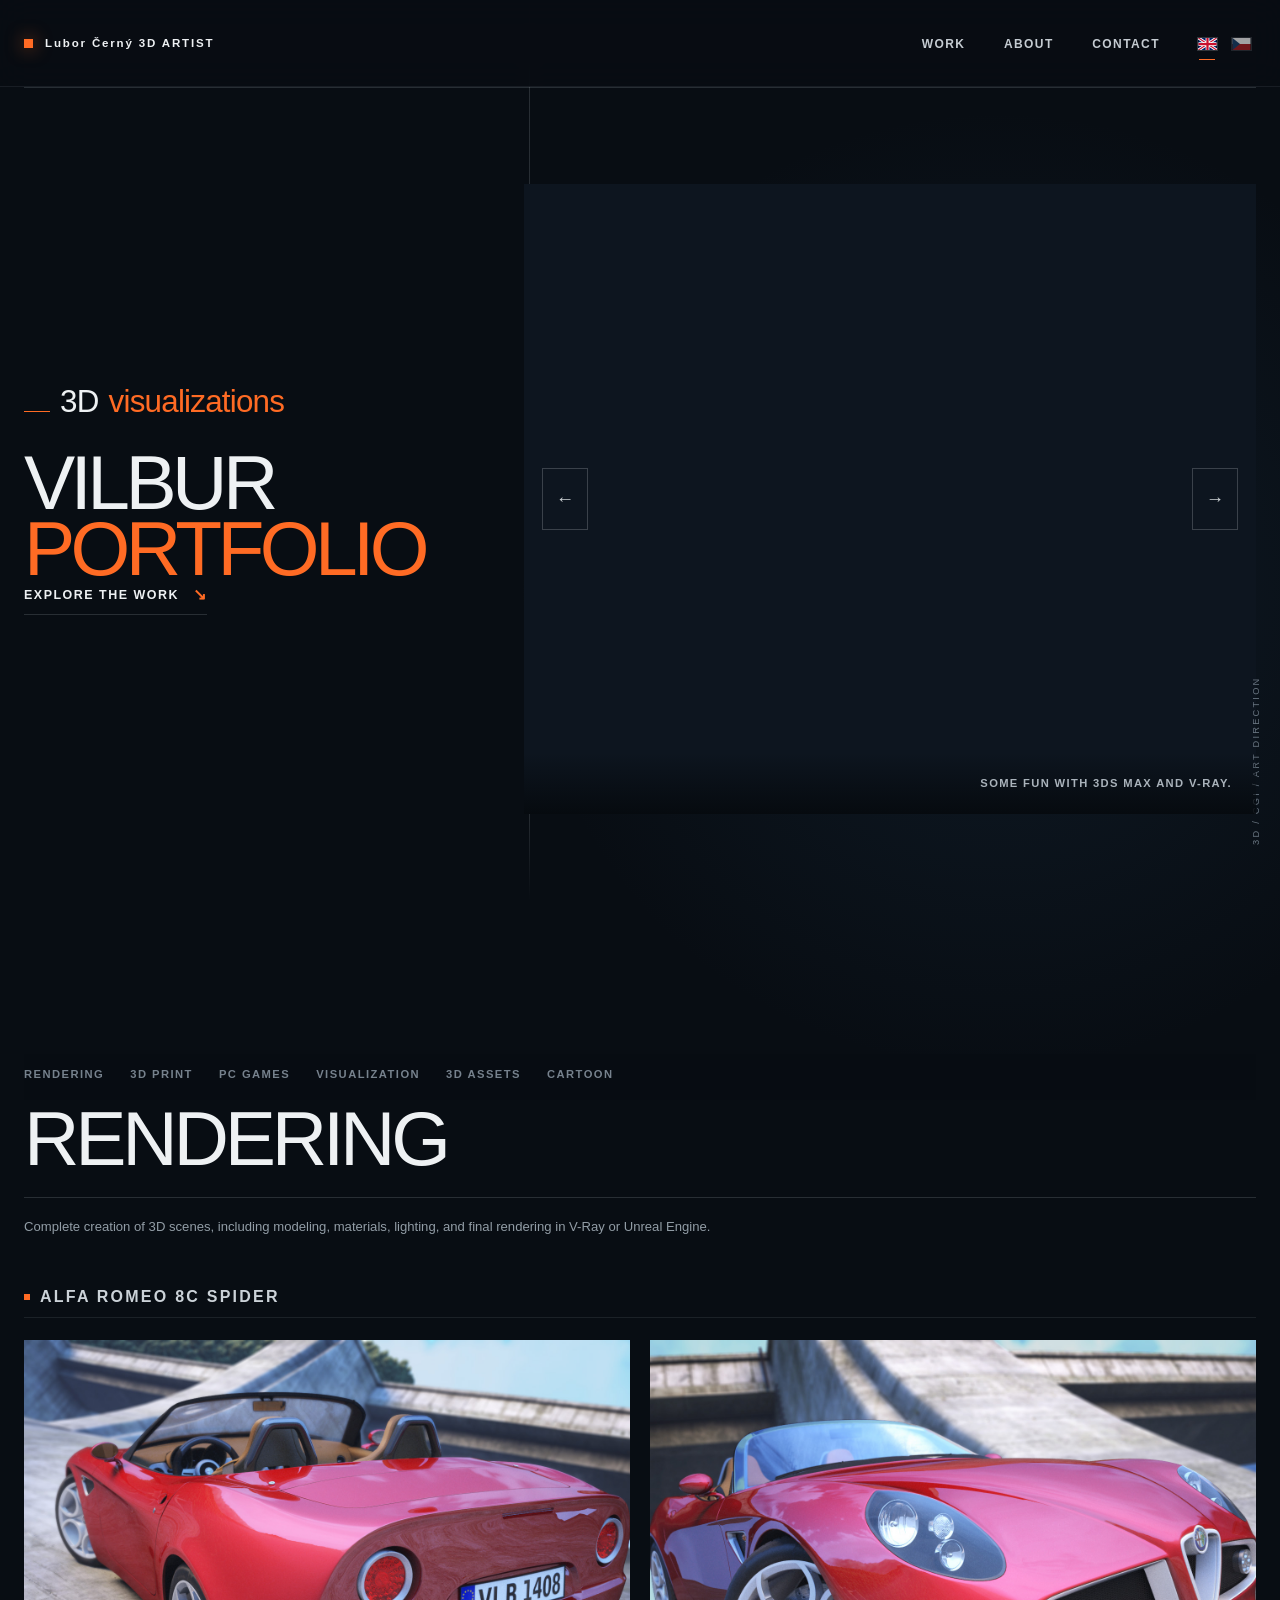
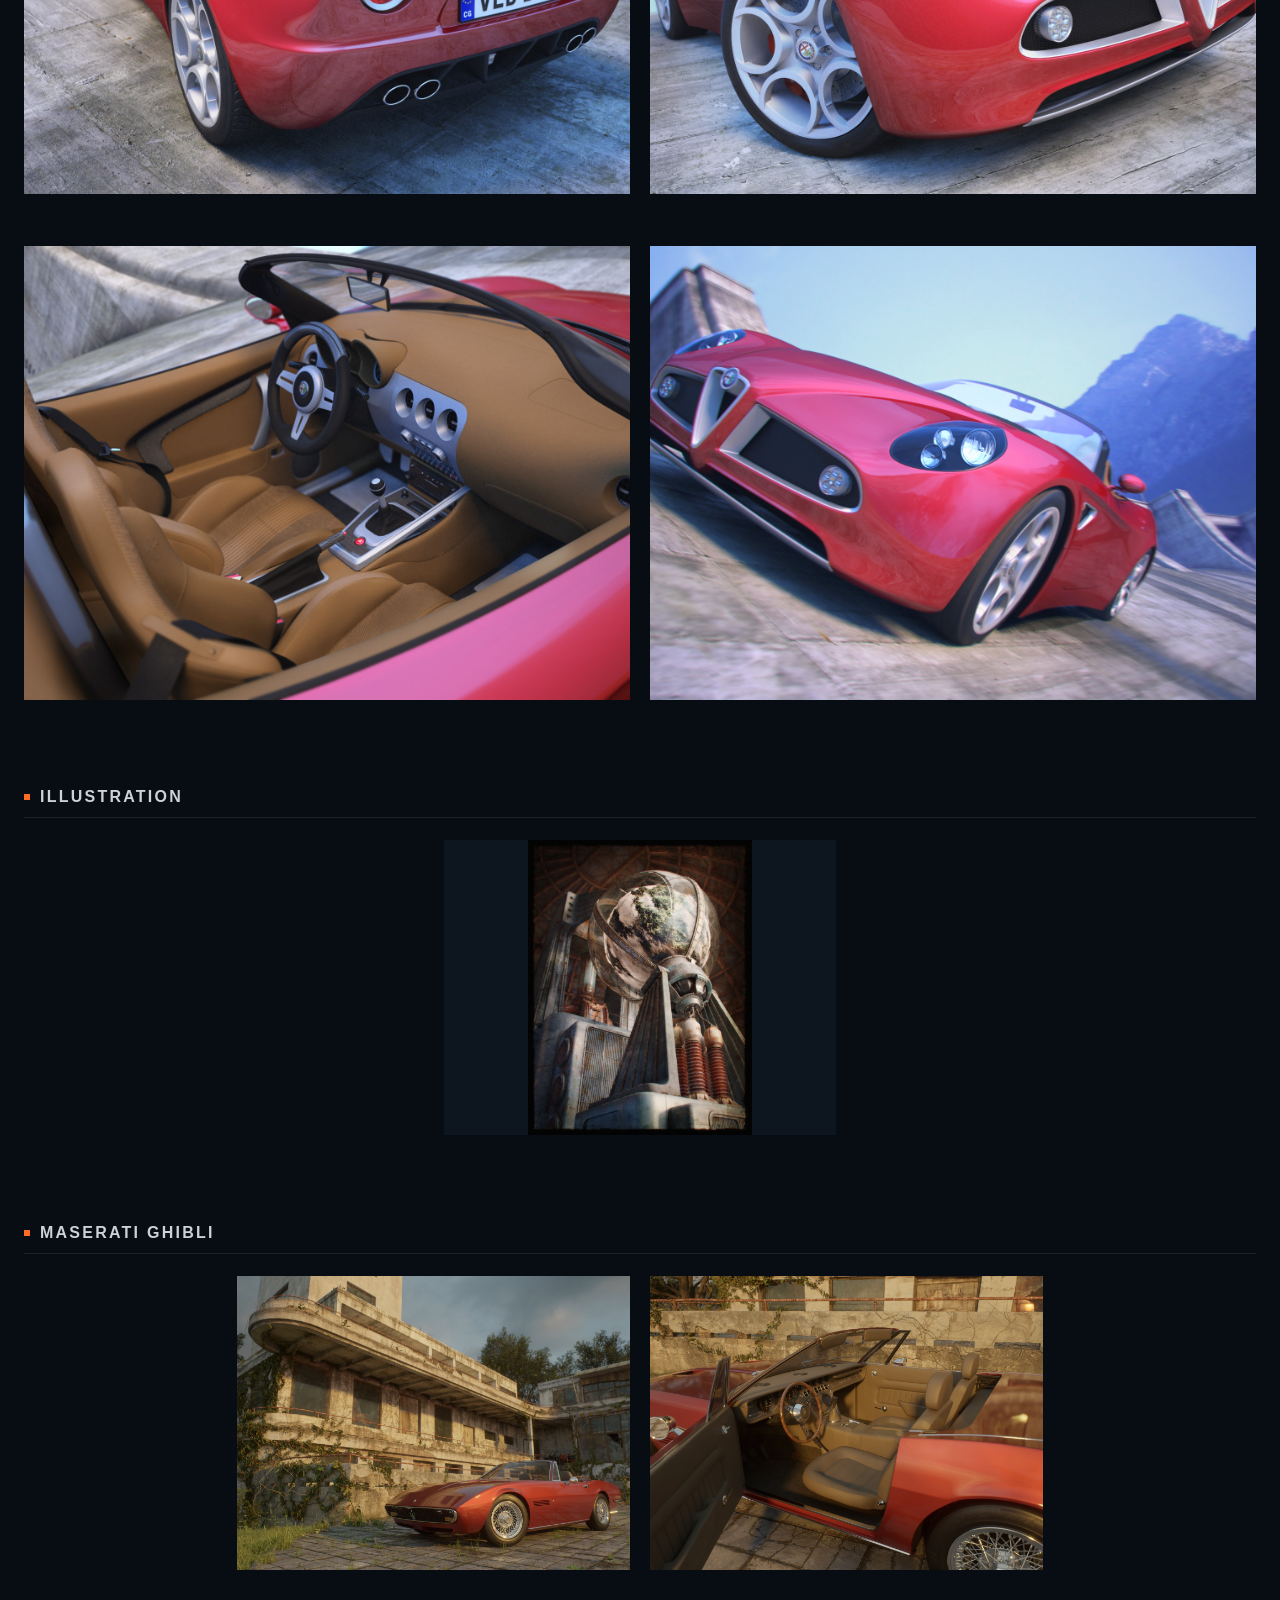
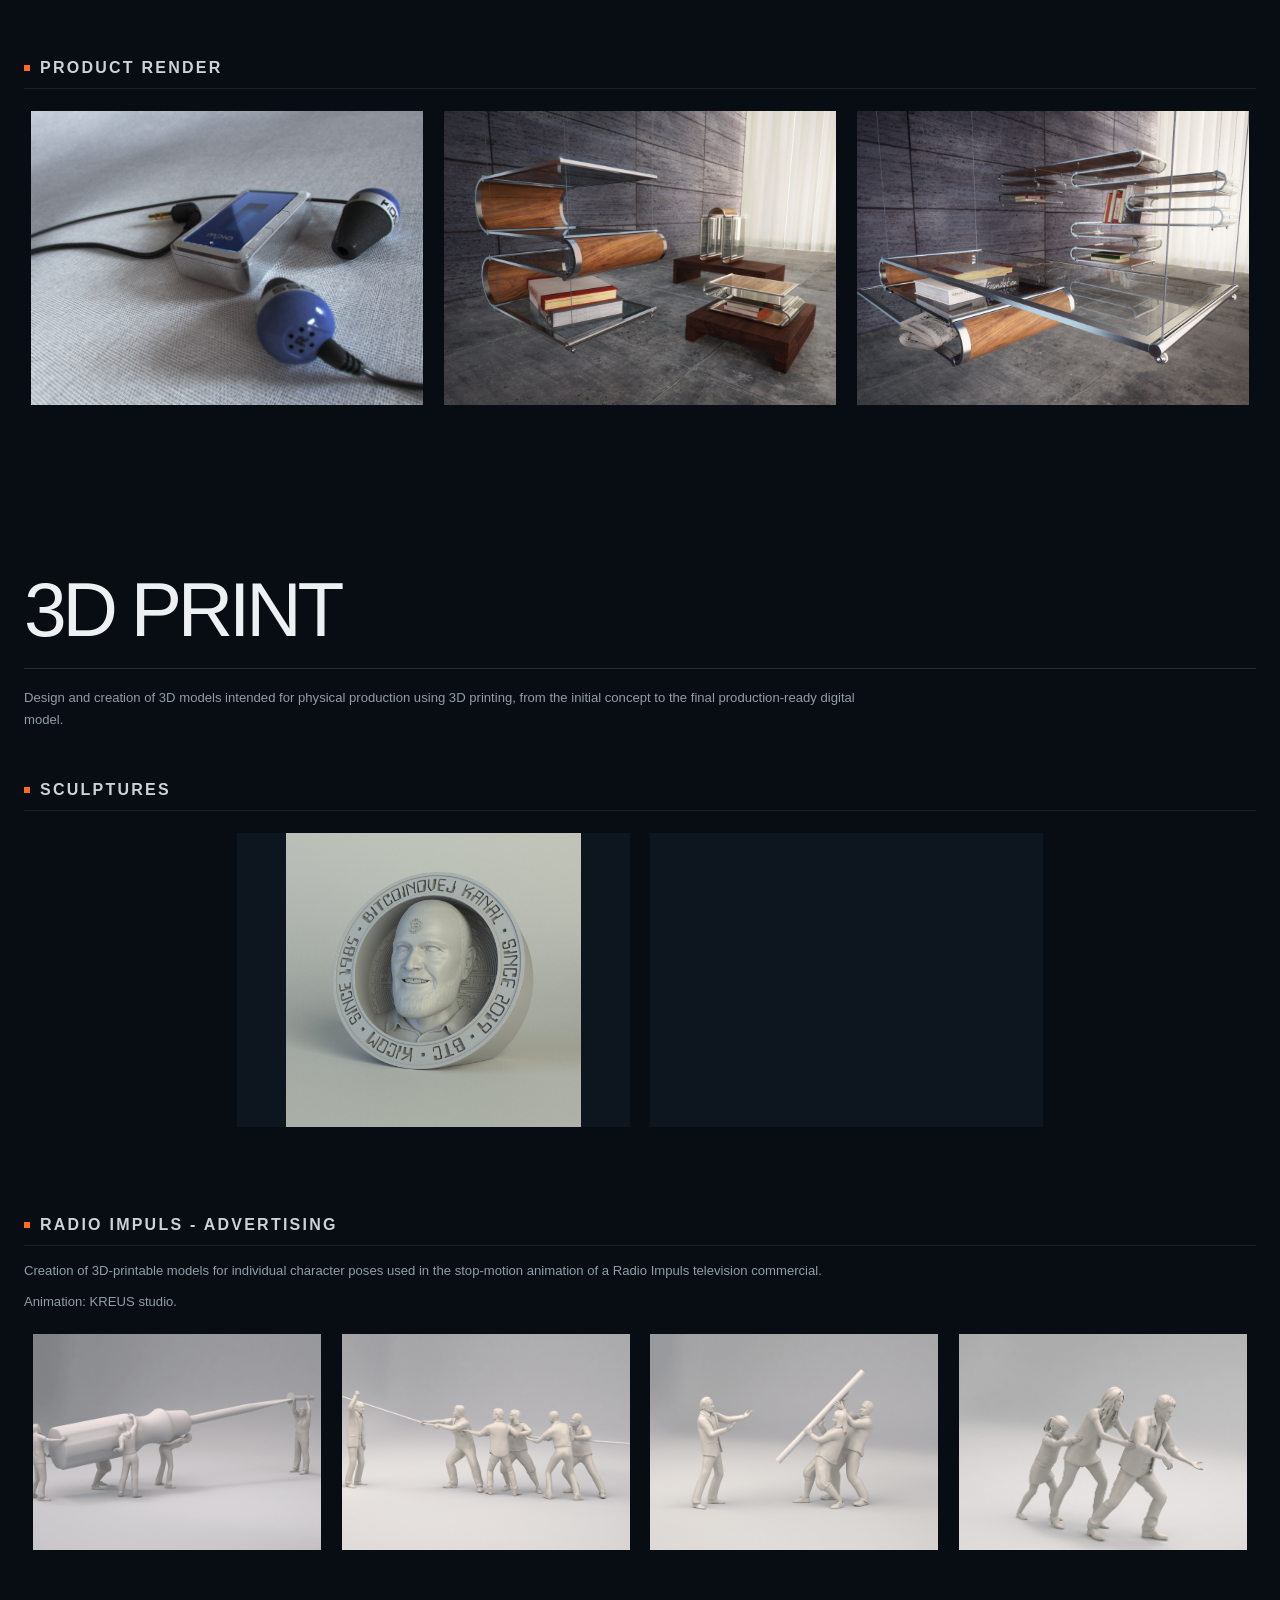
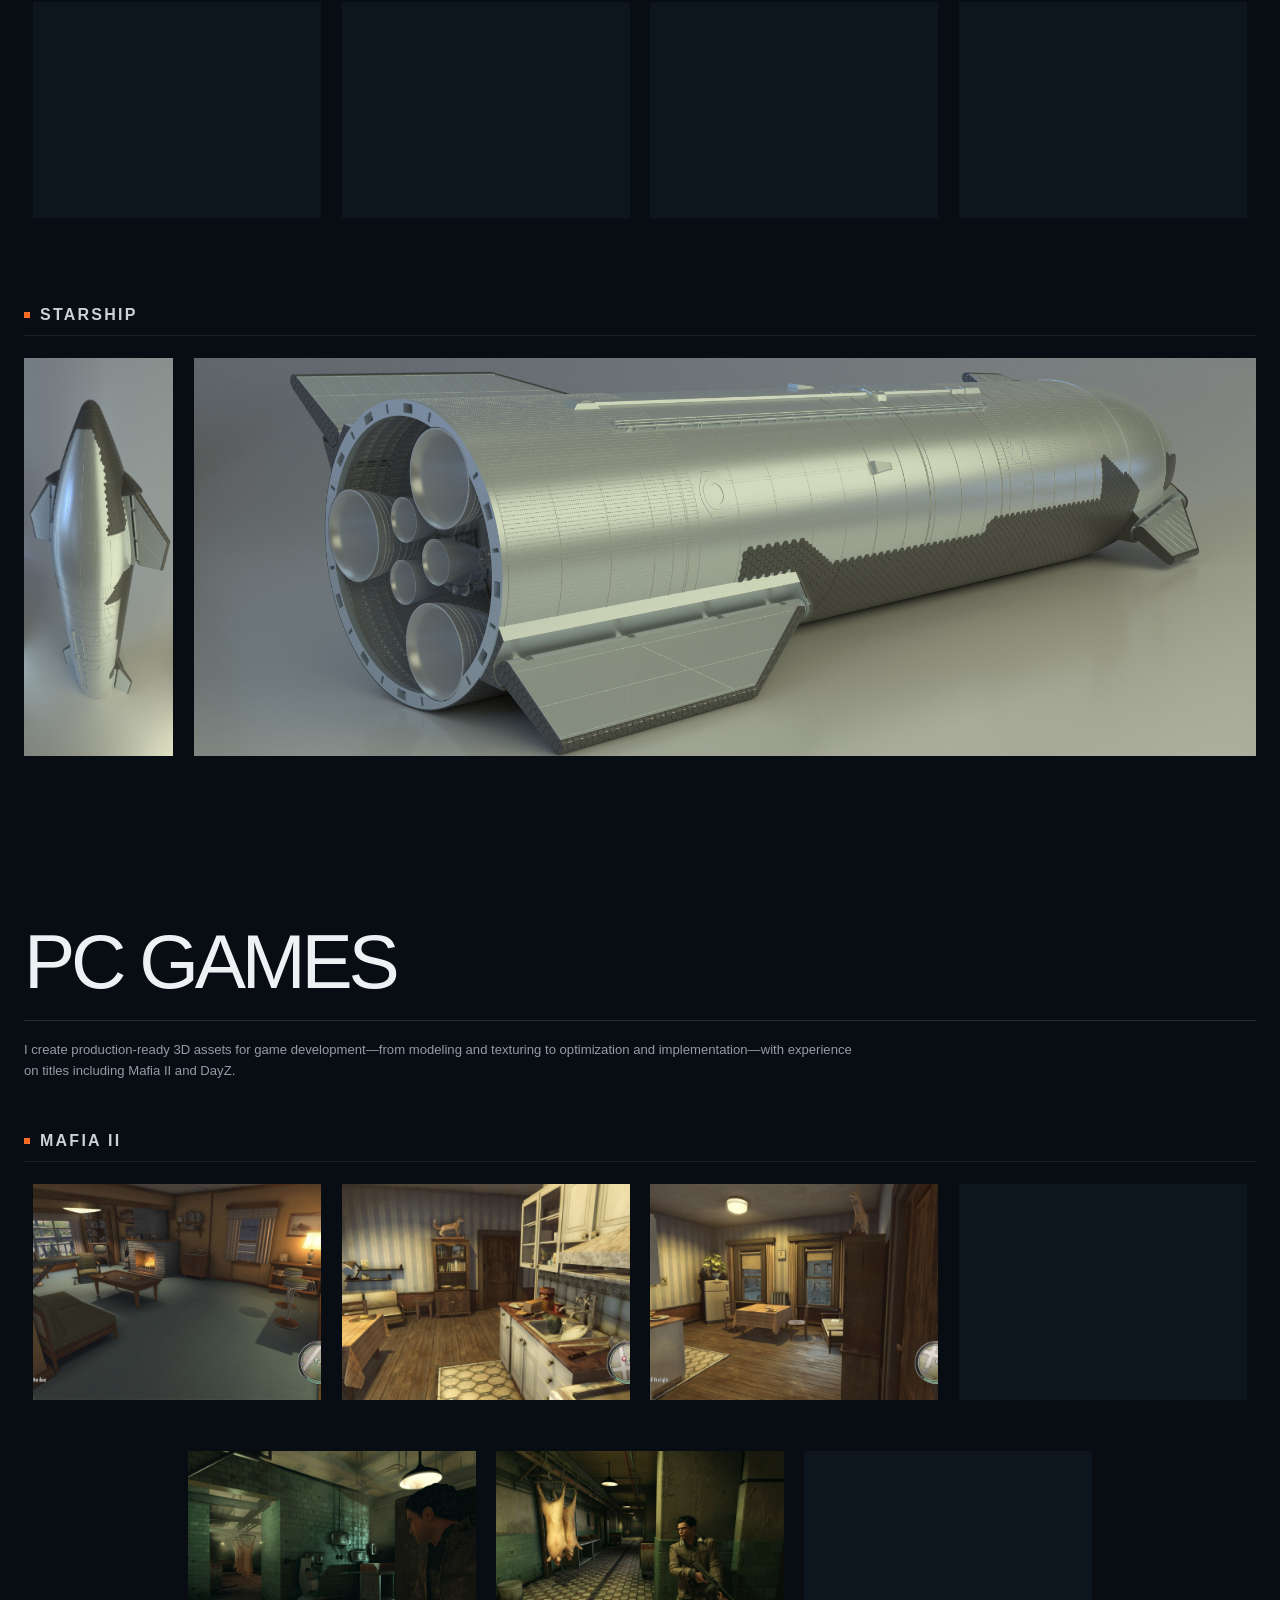
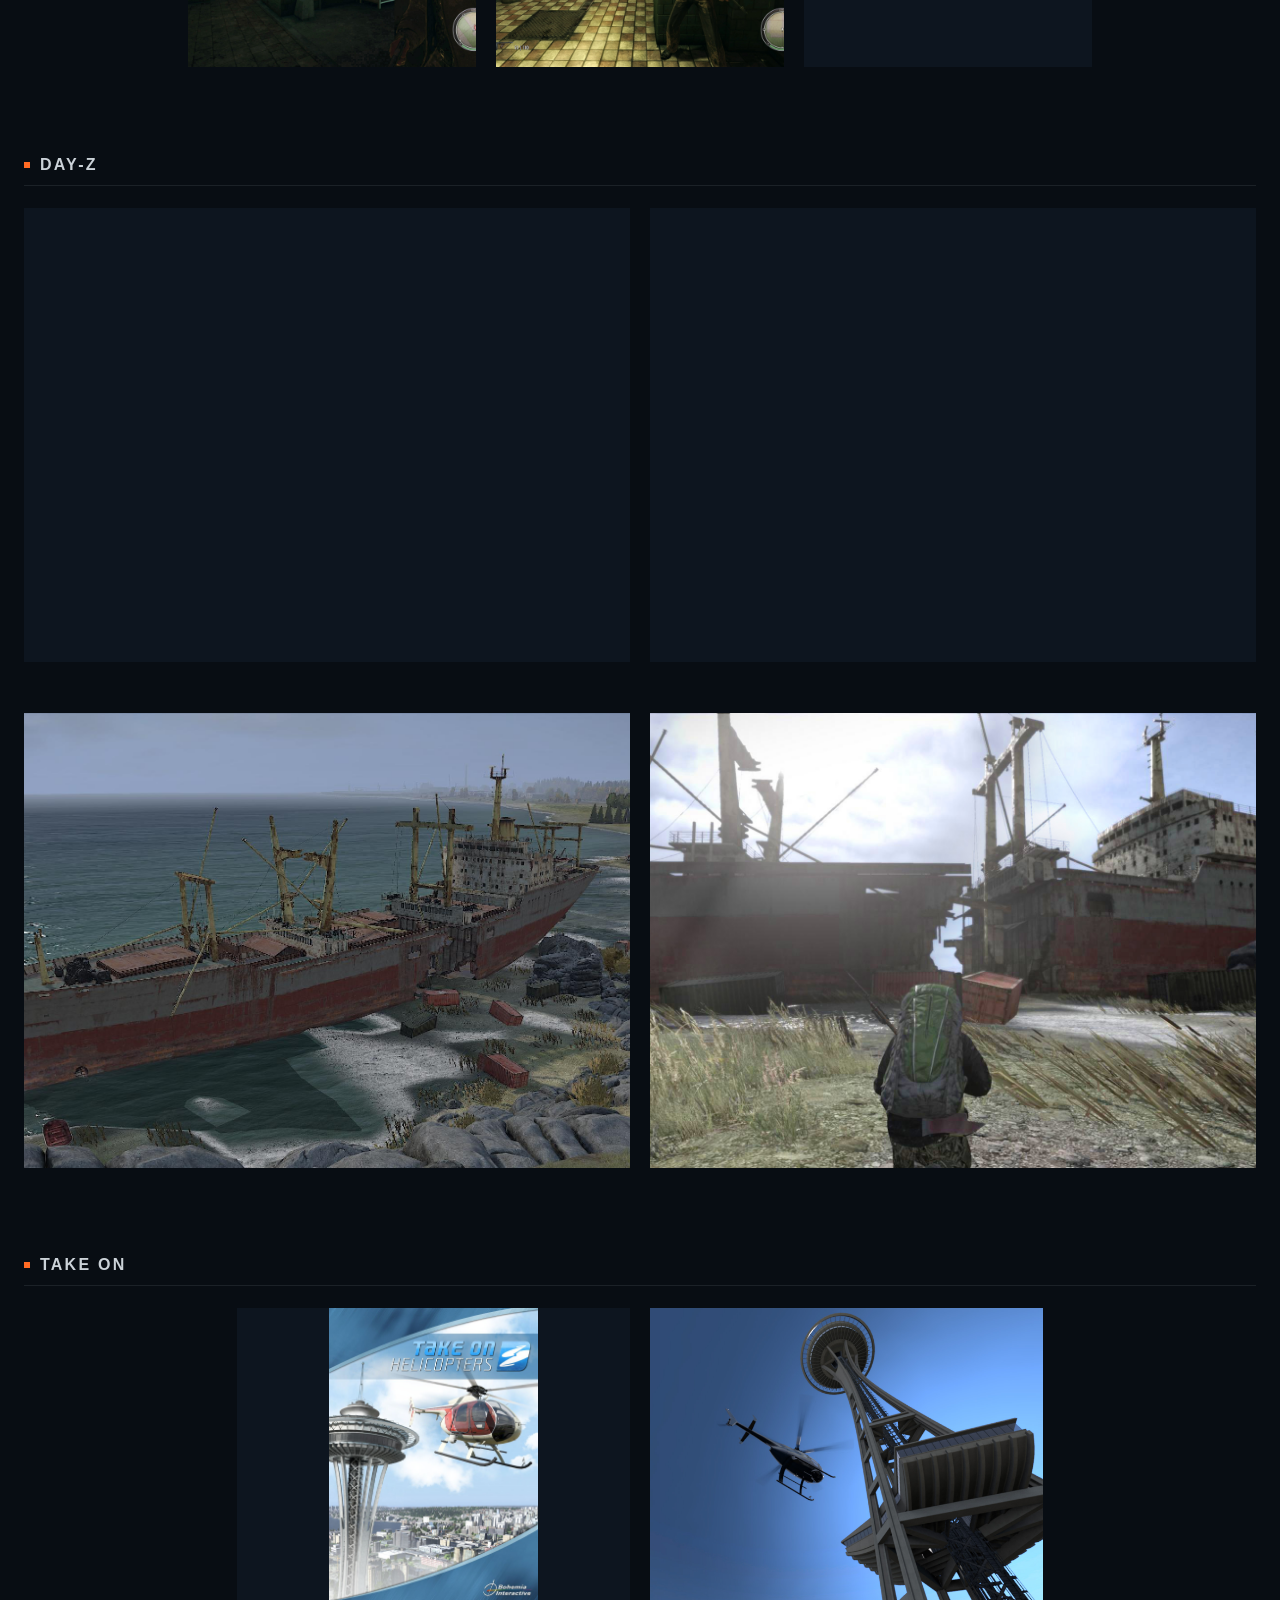
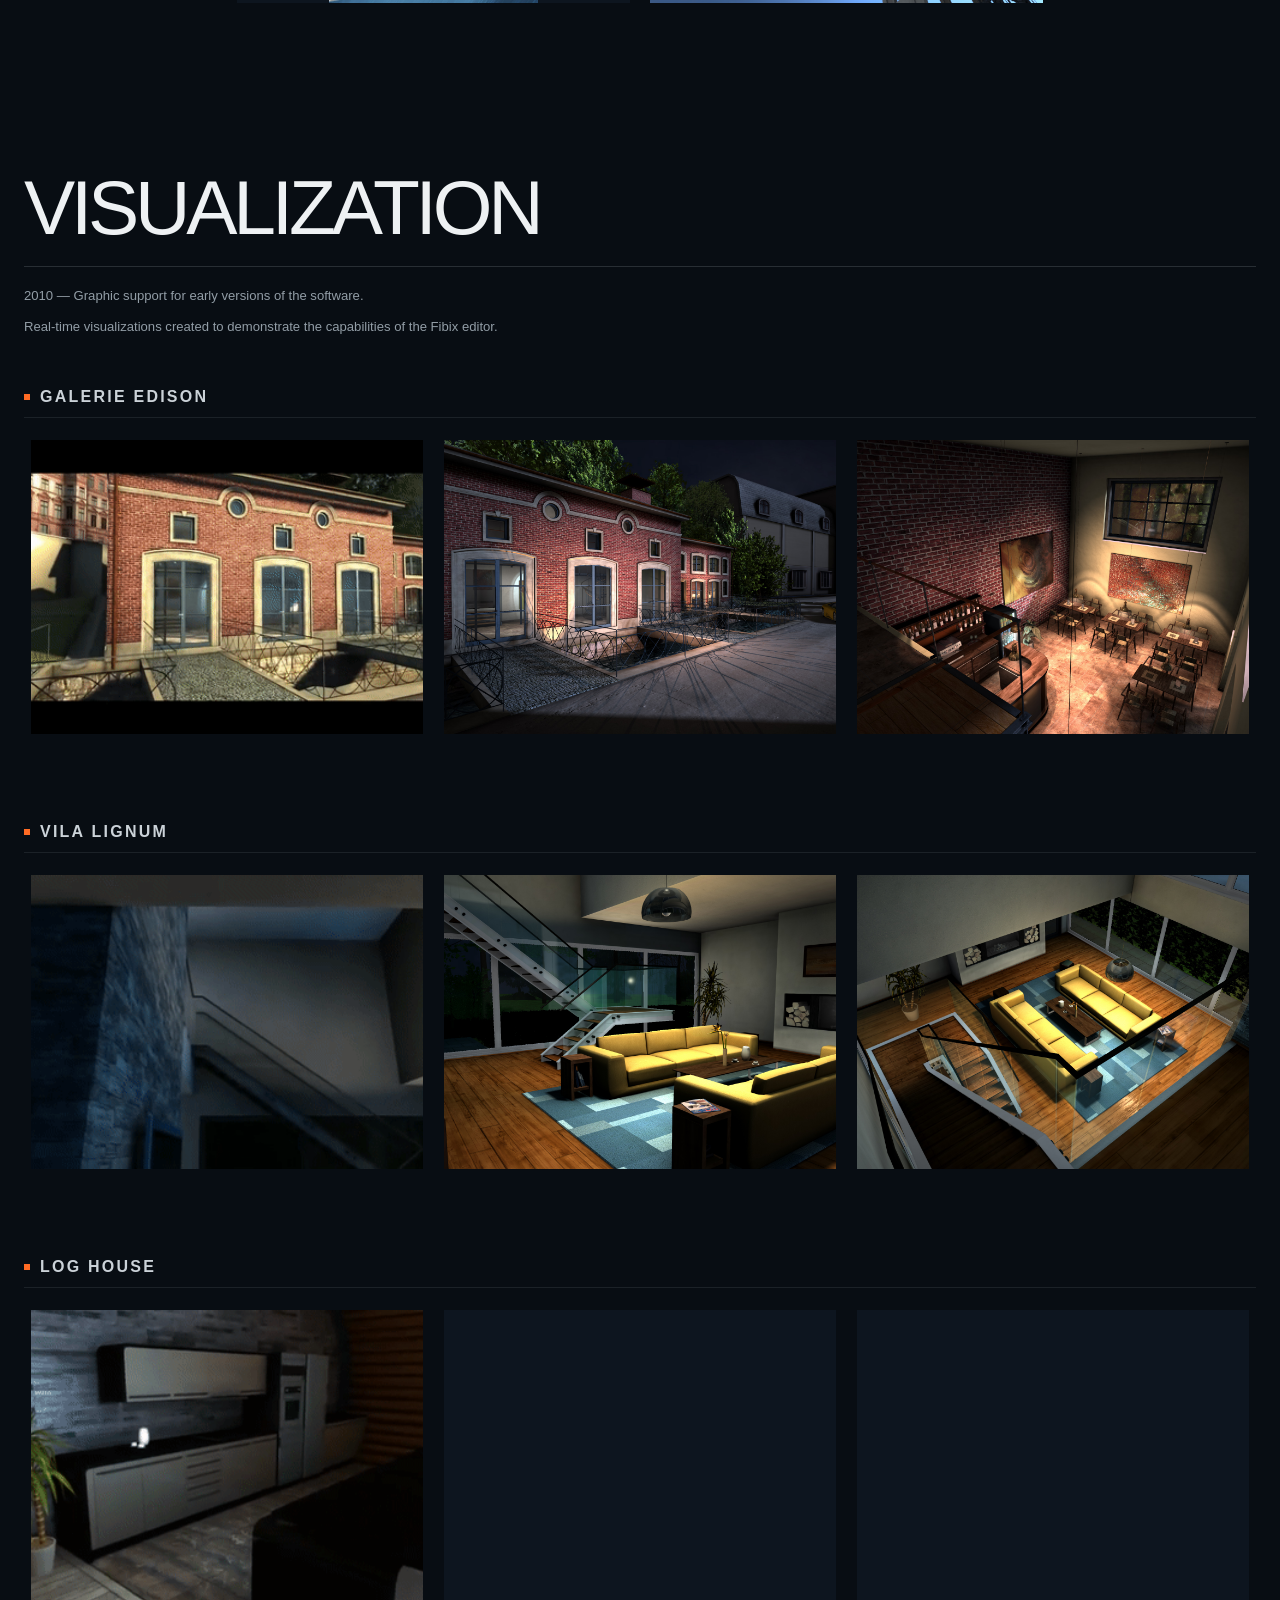
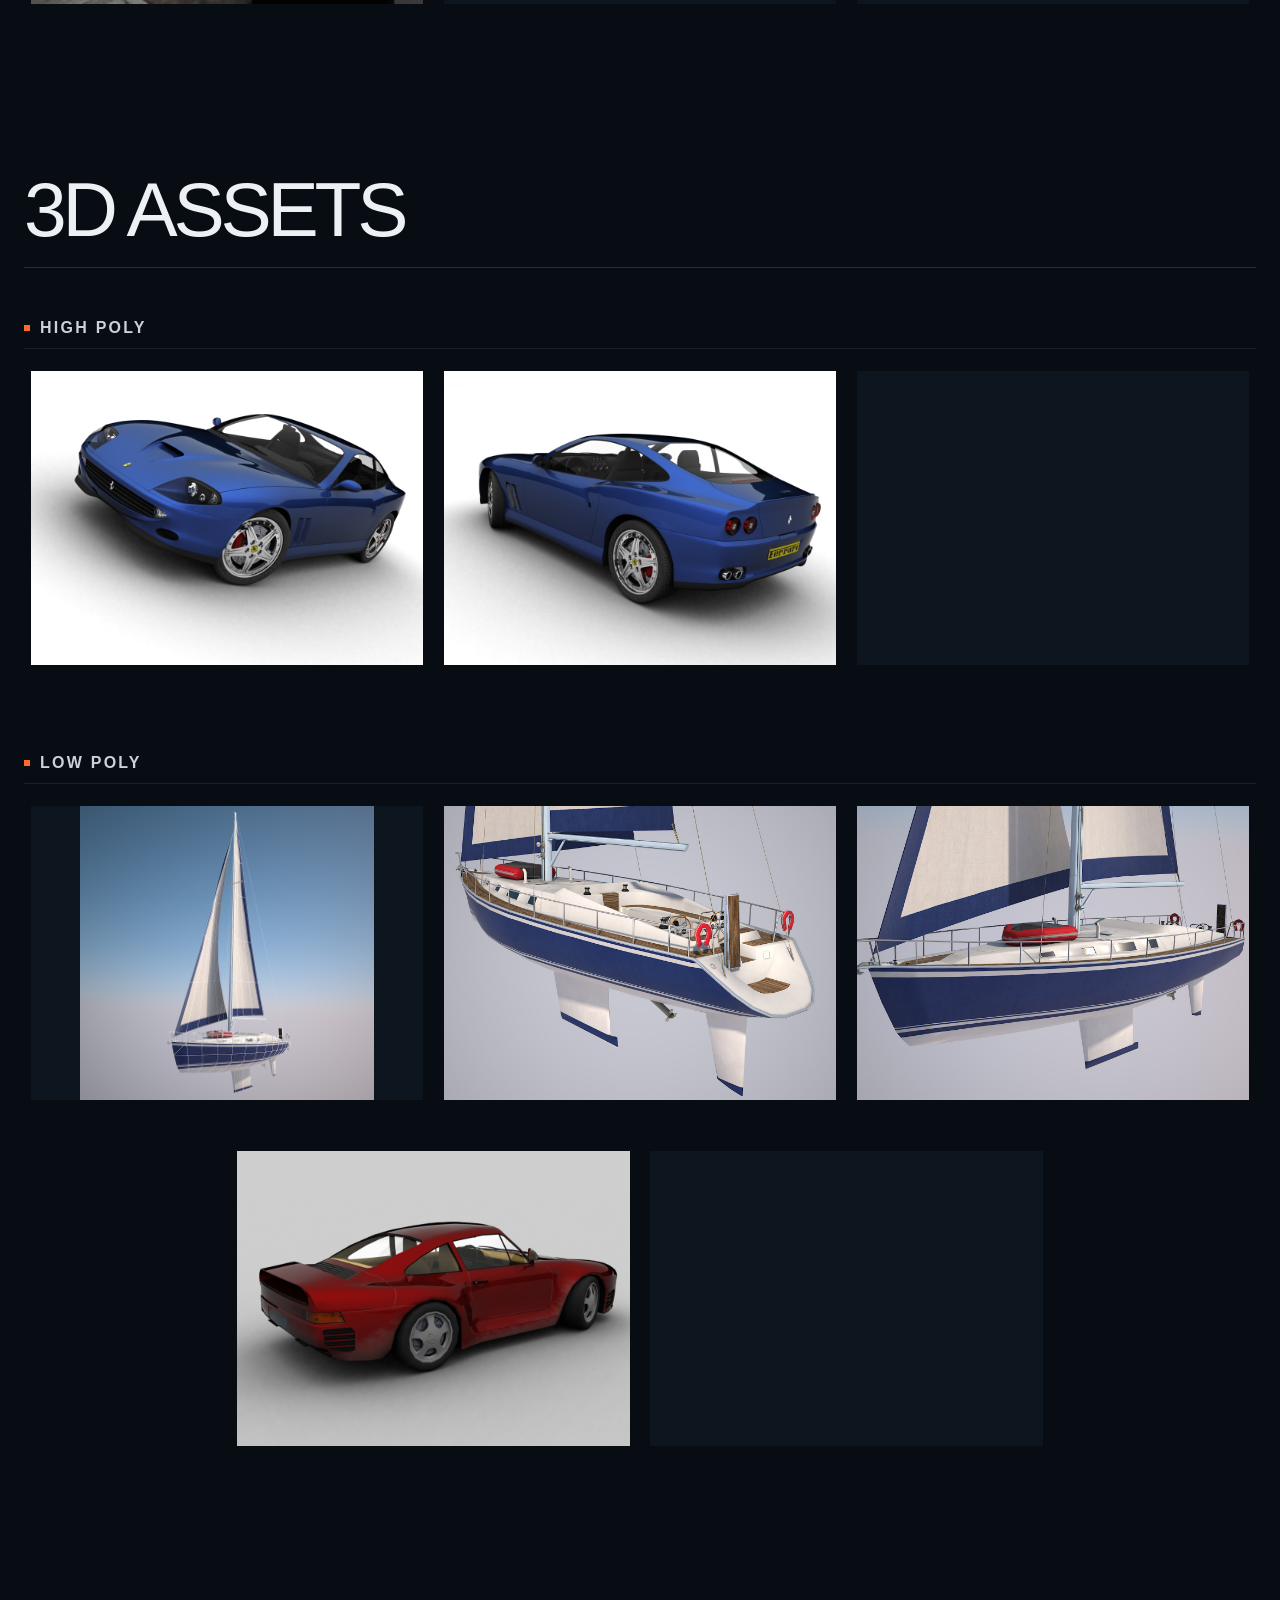
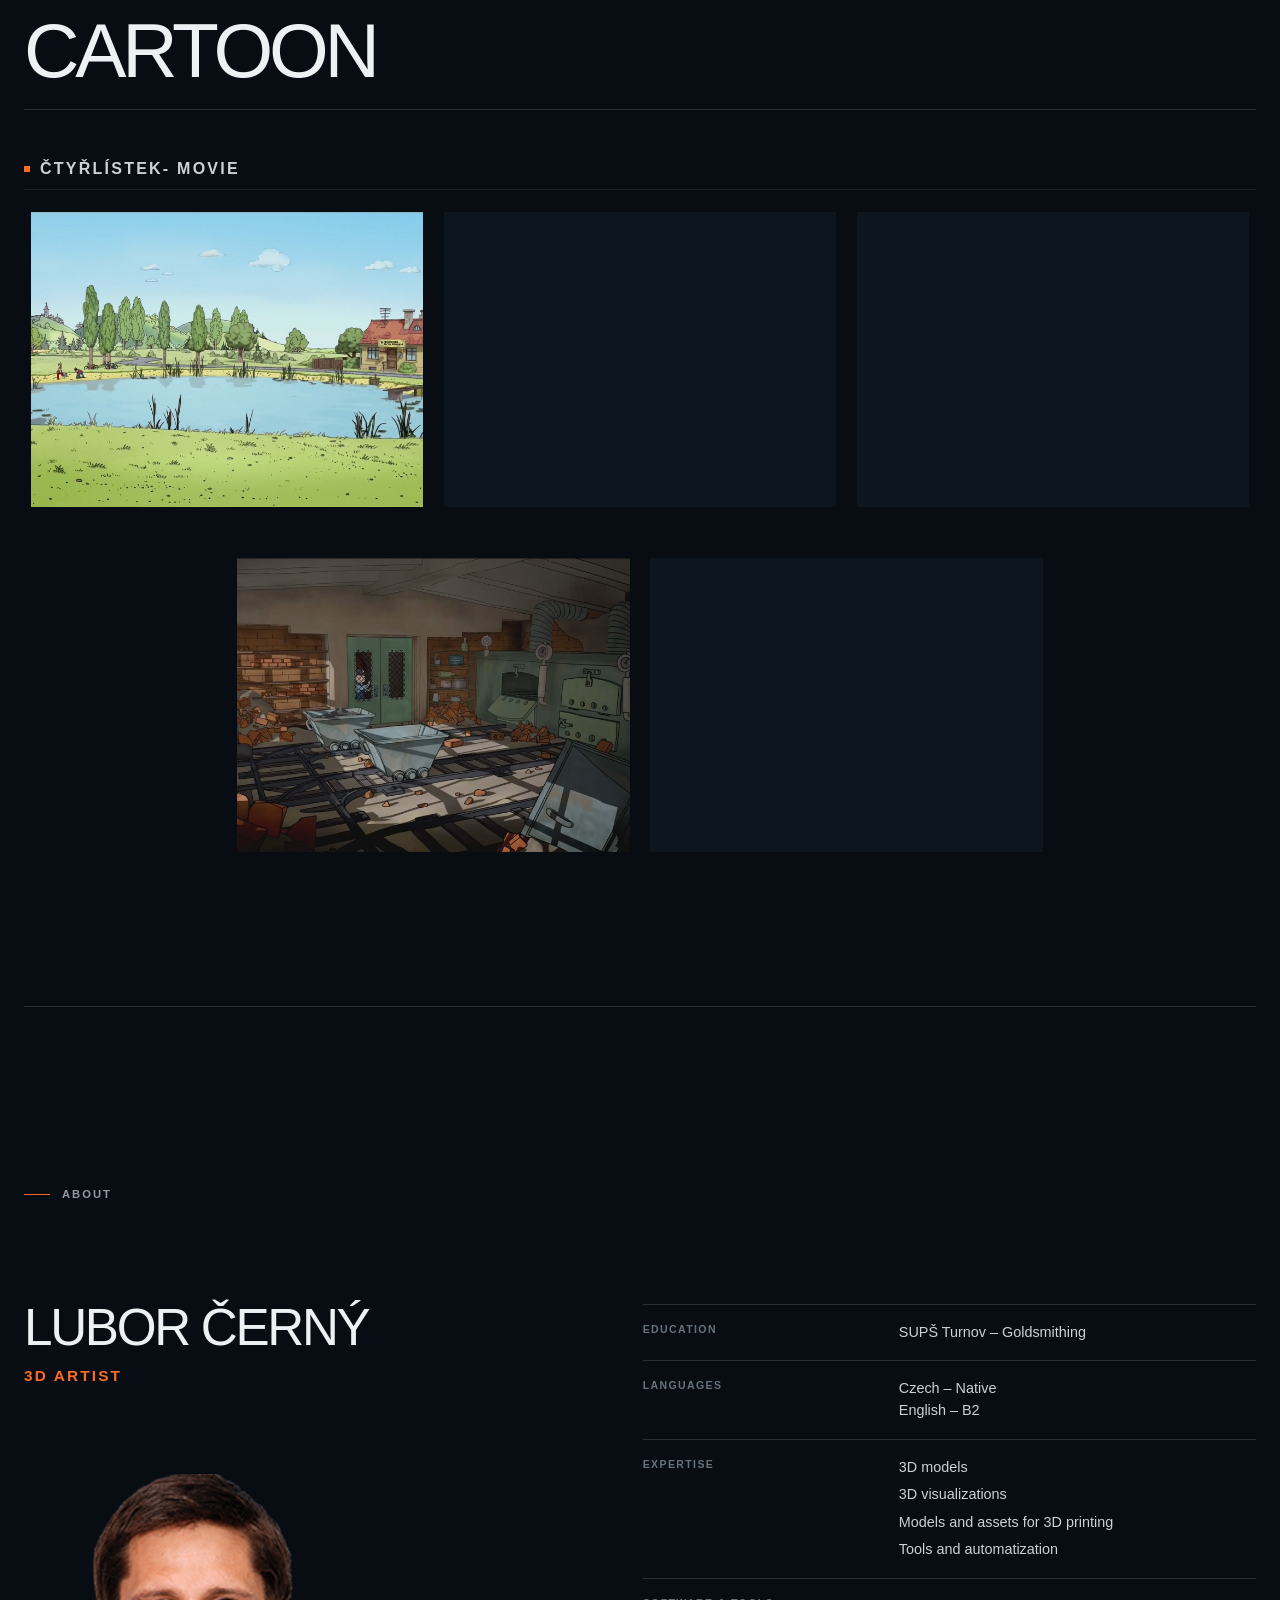
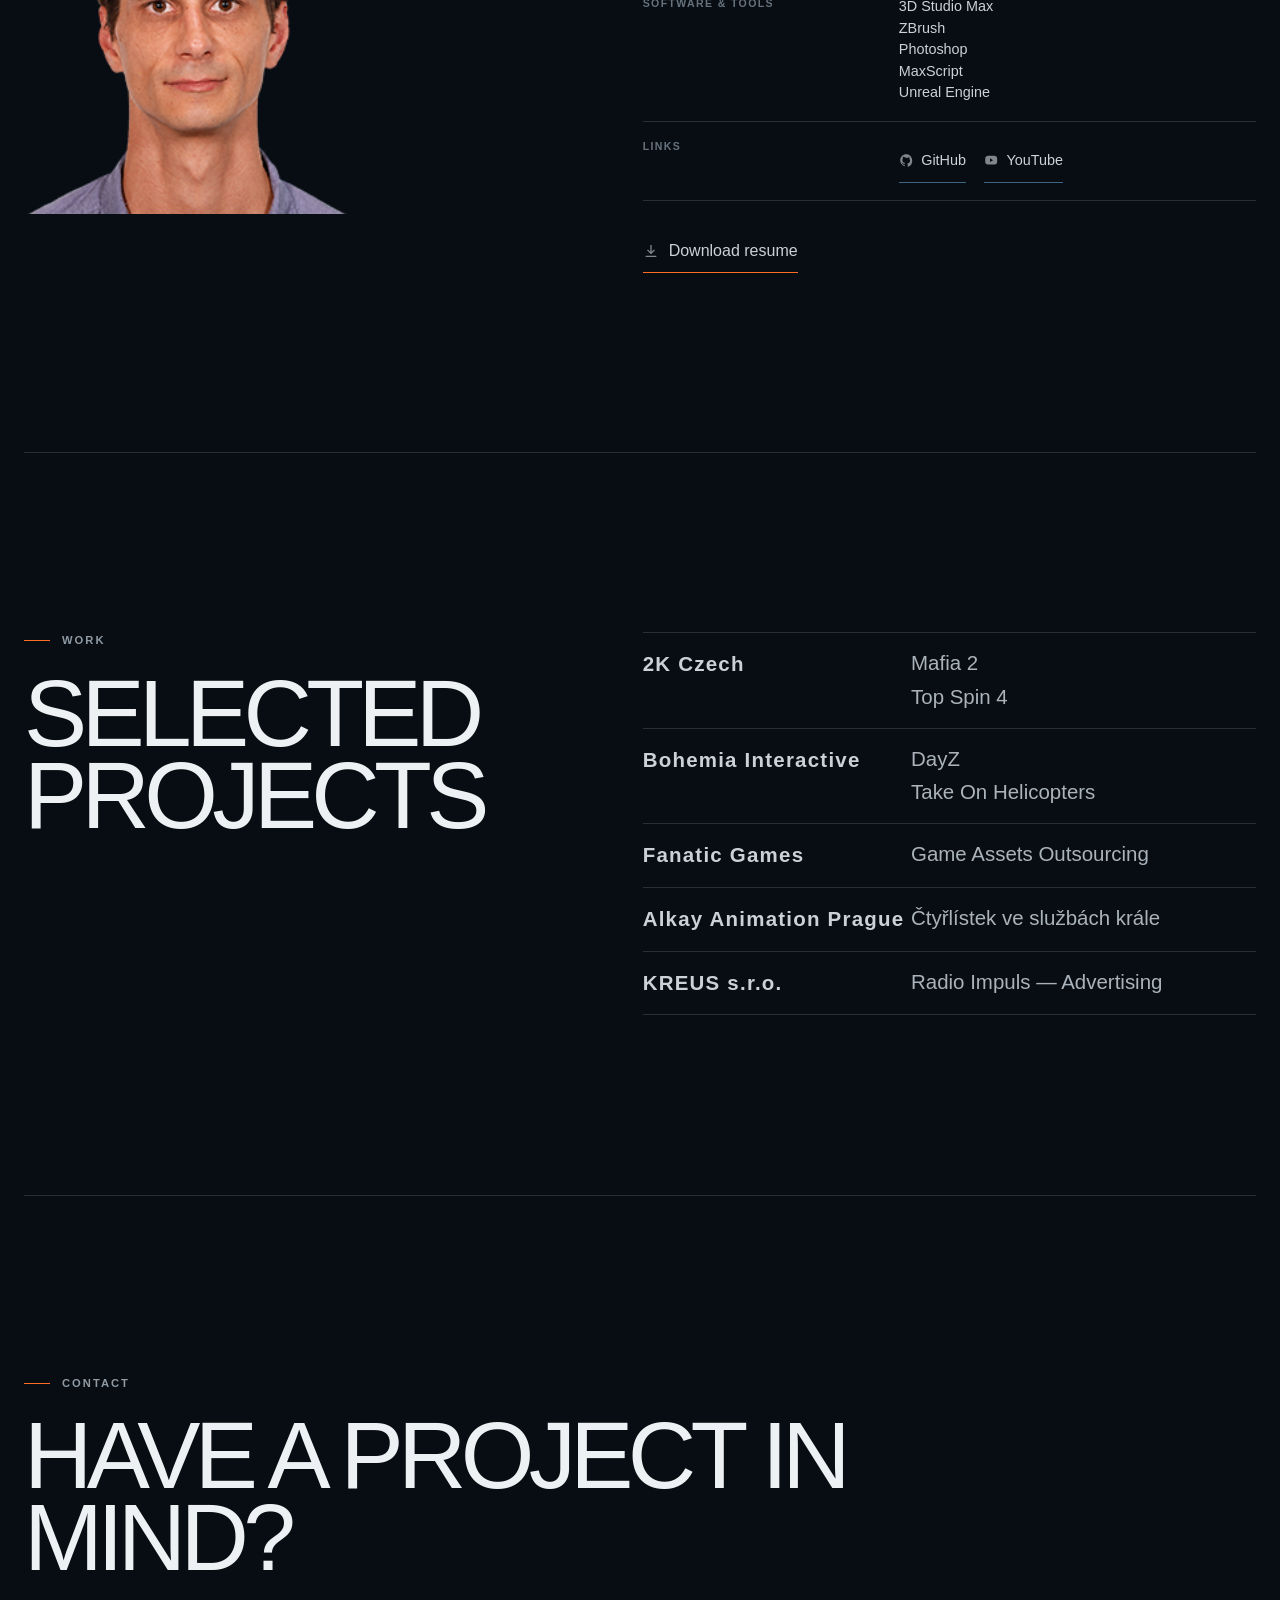
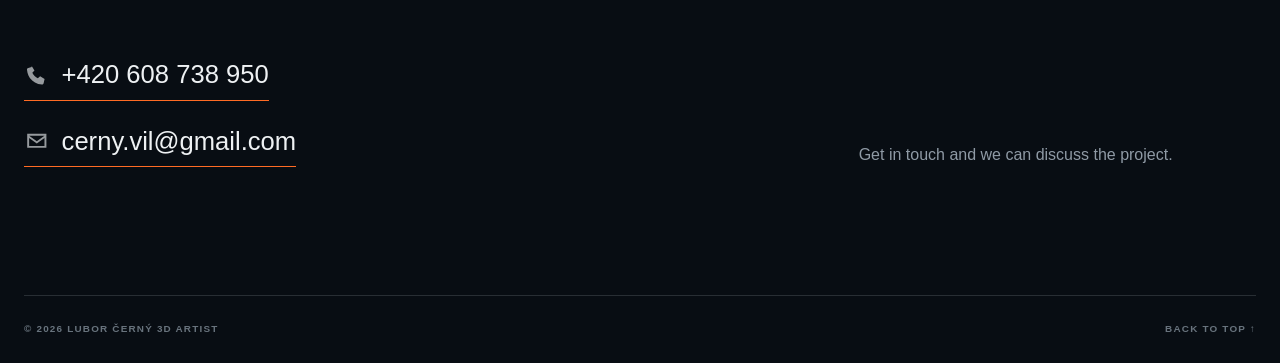
==== commit 0616103b: "update" ====
--- a/index.html
+++ b/index.html
@@ -17,10 +17,10 @@
     <meta property="og:url" content="https://vilbur-3d-portfolio.web.app/" />
     <meta property="og:image" content="https://vilbur-3d-portfolio.web.app/assets/header-carousel/Maserati-Ghibli-detail.jpg" />
     <meta name="twitter:card" content="summary_large_image" />
-    <link rel="stylesheet" href="styles/main.css?v=d04b9cbe1b06" />
-    <script src="scripts/image-catalog.js?v=d62352348d0d" defer></script>
+    <link rel="stylesheet" href="styles/main.css?v=2e520d5d8df8" />
+    <script src="scripts/image-catalog.js?v=1c65a4586c1c" defer></script>
     <script src="scripts/header-carousel.js?v=11b0f3193e3b" defer></script>
-    <script src="scripts/projects.js?v=02f05657bc44" defer></script>
+    <script src="scripts/projects.js?v=3ce2bb390357" defer></script>
     <script src="scripts/main.js?v=00c1b4ade427" defer></script>
   </head>
   <body>
@@ -221,6 +221,19 @@
                 <dt data-i18n="about.softwareToolsLabel">Software &amp; Tools</dt>
                 <dd>3D Studio Max<br />ZBrush<br />Photoshop<br />MaxScript<br />Unreal Engine</dd>
               </div>
+              <div>
+                <dt data-i18n="about.linksLabel">Links</dt>
+                <dd class="profile-links">
+                  <a class="profile-link" href="https://github.com/vilbur" target="_blank" rel="noopener noreferrer">
+                    <svg class="contact-icon" viewBox="0 0 24 24" aria-hidden="true"><path d="M12 2C6.48 2 2 6.58 2 12.23c0 4.52 2.87 8.35 6.84 9.7.5.1.68-.22.68-.49v-1.9c-2.78.62-3.37-1.2-3.37-1.2-.45-1.2-1.11-1.52-1.11-1.52-.91-.64.07-.63.07-.63 1 .07 1.53 1.06 1.53 1.06.9 1.57 2.35 1.12 2.92.86.09-.67.35-1.12.64-1.38-2.22-.26-4.56-1.14-4.56-5.08 0-1.12.39-2.04 1.03-2.76-.1-.26-.45-1.31.1-2.72 0 0 .84-.28 2.75 1.05A9.3 9.3 0 0 1 12 7.87a9.3 9.3 0 0 1 2.5.35c1.91-1.33 2.75-1.05 2.75-1.05.55 1.41.2 2.46.1 2.72.64.72 1.03 1.64 1.03 2.76 0 3.95-2.34 4.82-4.57 5.08.36.32.68.94.68 1.89v2.82c0 .27.18.59.69.49A10.25 10.25 0 0 0 22 12.23C22 6.58 17.52 2 12 2Z"/></svg>
+                    <span>GitHub</span>
+                  </a>
+                  <a class="profile-link" href="https://www.youtube.com/@vilbur99" target="_blank" rel="noopener noreferrer">
+                    <svg class="contact-icon" viewBox="0 0 24 24" aria-hidden="true"><path d="M21.58 7.19a2.78 2.78 0 0 0-1.96-1.97C17.89 4.75 12 4.75 12 4.75s-5.89 0-7.62.47a2.78 2.78 0 0 0-1.96 1.97A29.05 29.05 0 0 0 2 12a29.05 29.05 0 0 0 .42 4.81 2.78 2.78 0 0 0 1.96 1.97c1.73.47 7.62.47 7.62.47s5.89 0 7.62-.47a2.78 2.78 0 0 0 1.96-1.97A29.05 29.05 0 0 0 22 12a29.05 29.05 0 0 0-.42-4.81ZM10 15.12V8.88L15.2 12 10 15.12Z"/></svg>
+                    <span>YouTube</span>
+                  </a>
+                </dd>
+              </div>
             </dl>
             <a
               class="about-resume"
--- a/styles/main.css
+++ b/styles/main.css
@@ -1066,6 +1066,34 @@
   color: #cbd1d6;
   font-size: 0.9rem;
   line-height: 1.5;
+}
+
+.profile-links {
+  display: flex;
+  flex-wrap: wrap;
+  align-items: center;
+  gap: 8px 18px;
+}
+
+.profile-link {
+  display: inline-flex;
+  min-height: 44px;
+  align-items: center;
+  gap: 8px;
+  border-bottom: 1px solid rgba(118, 199, 255, 0.48);
+  color: #cbd1d6;
+  transition: color 180ms ease, border-color 180ms ease;
+}
+
+.profile-link:hover,
+.profile-link:focus-visible {
+  border-color: var(--accent);
+  color: var(--accent);
+}
+
+.profile-link:hover .contact-icon,
+.profile-link:focus-visible .contact-icon {
+  opacity: 1;
 }
 
 .about {
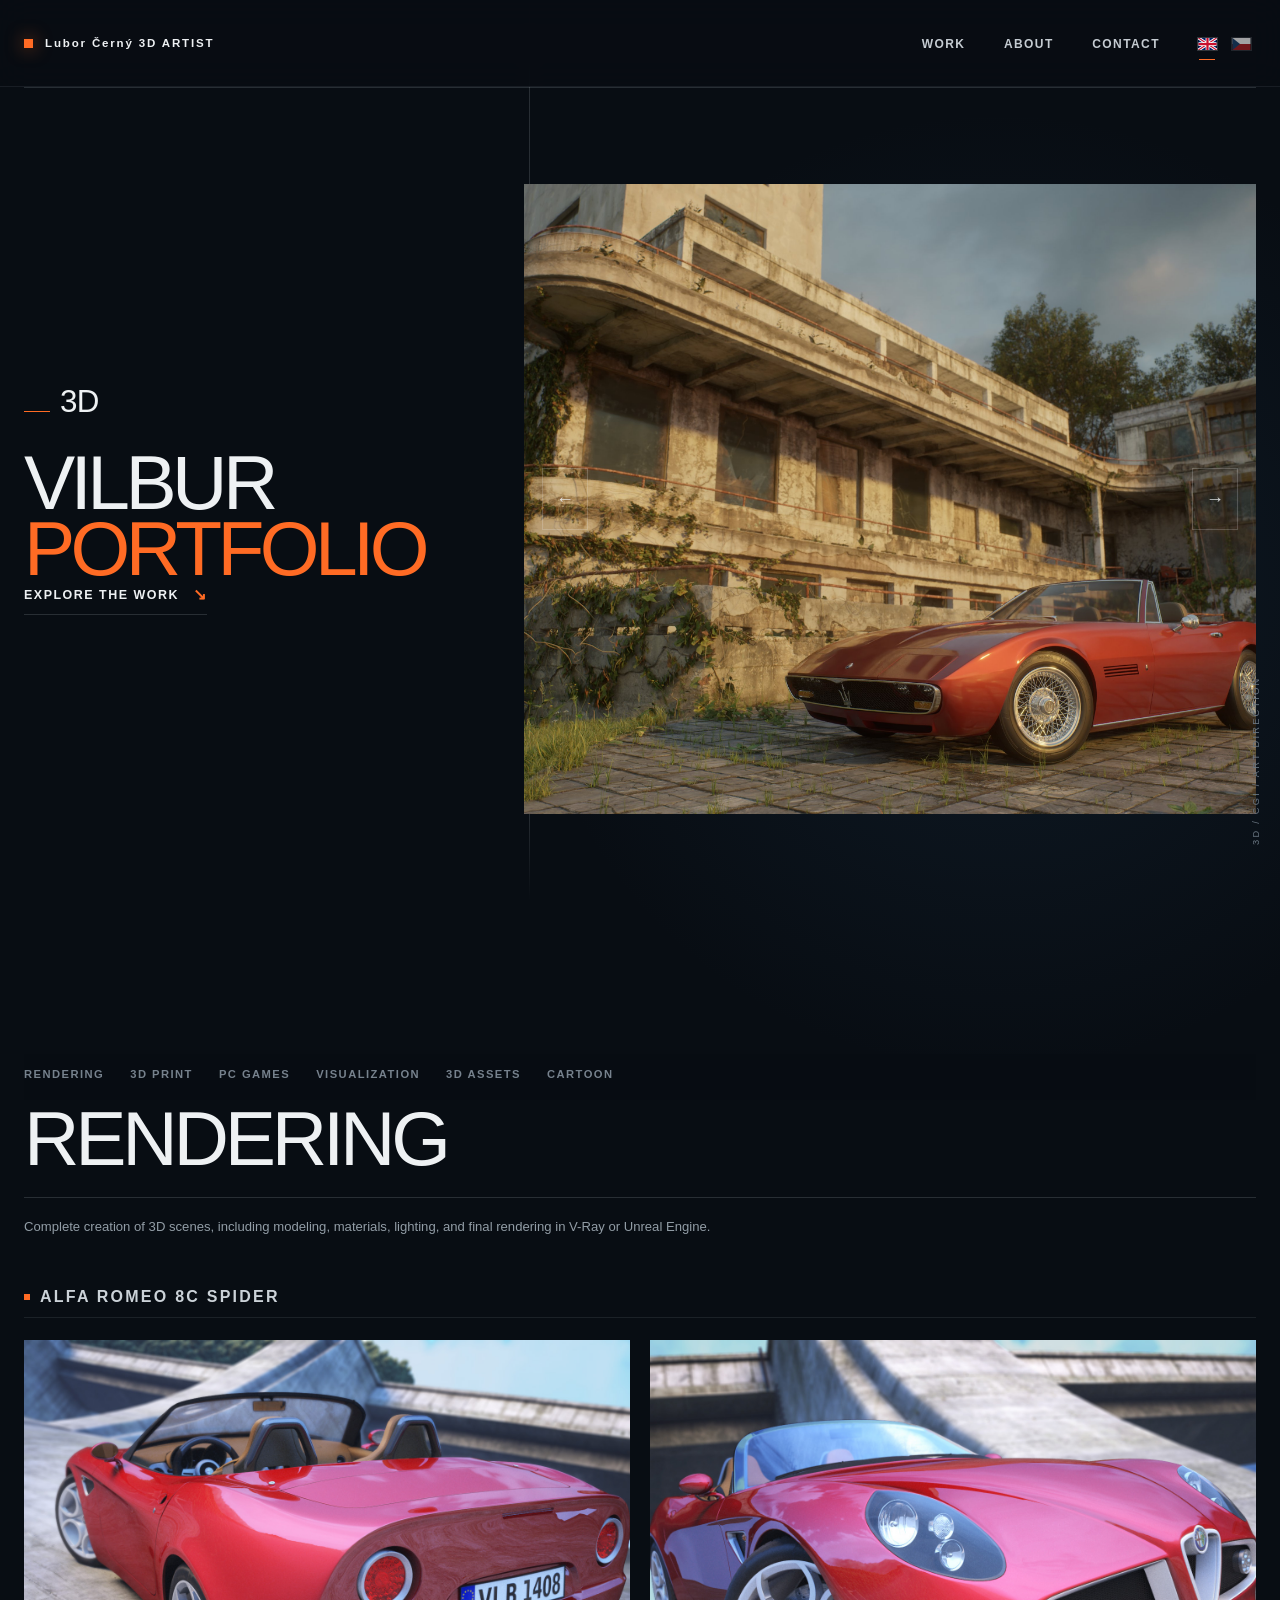
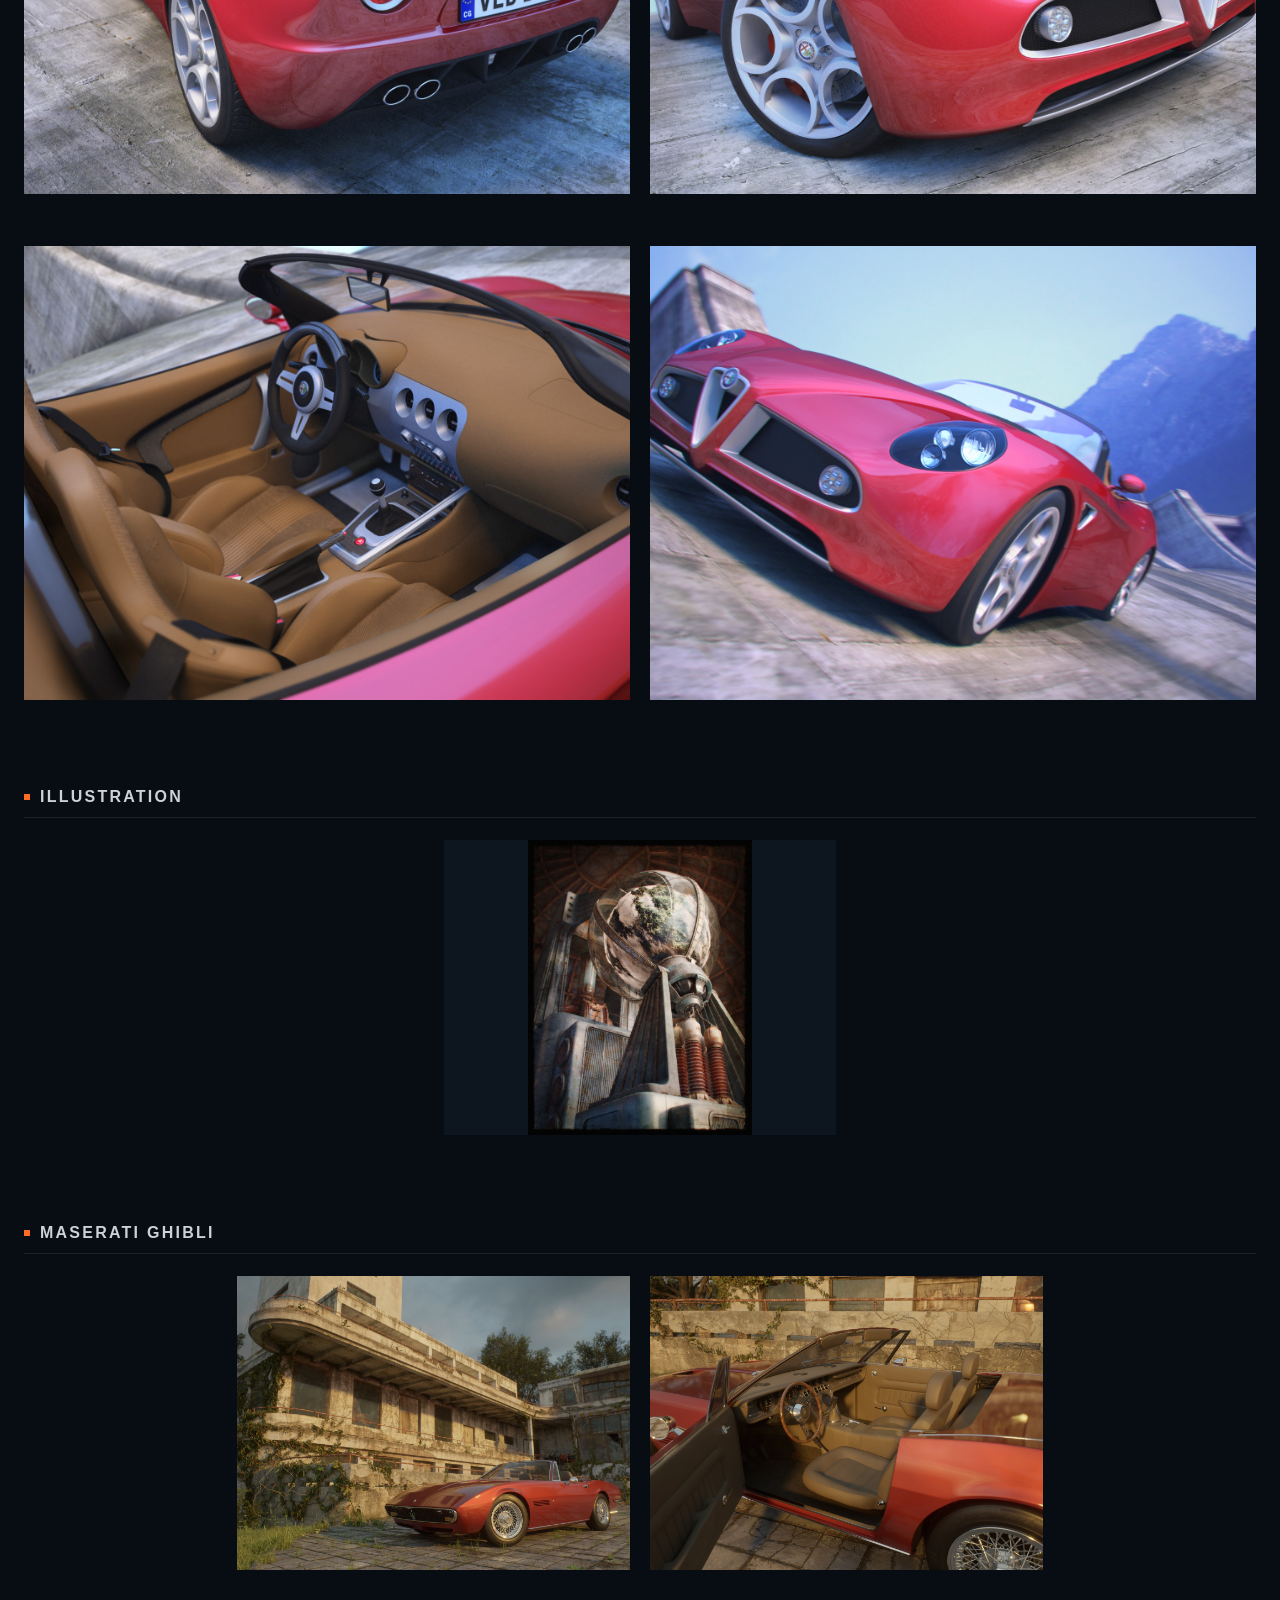
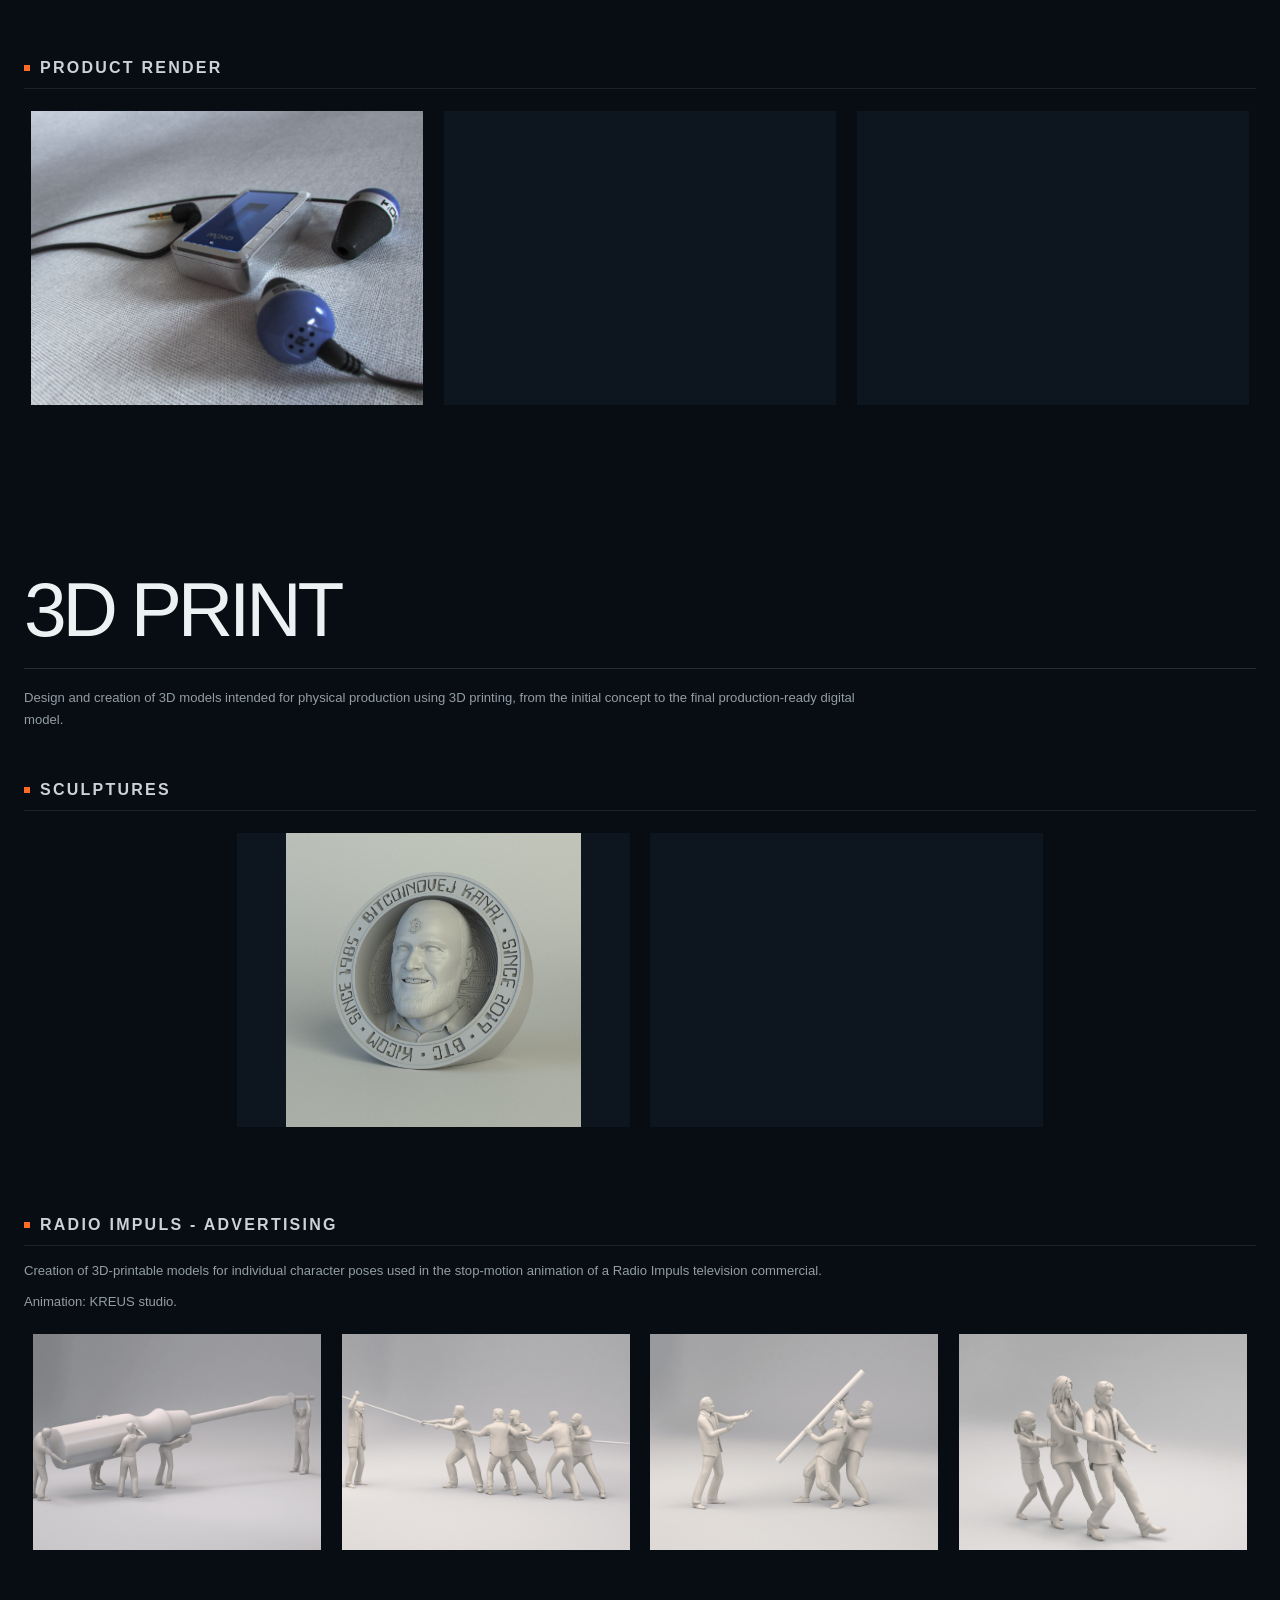
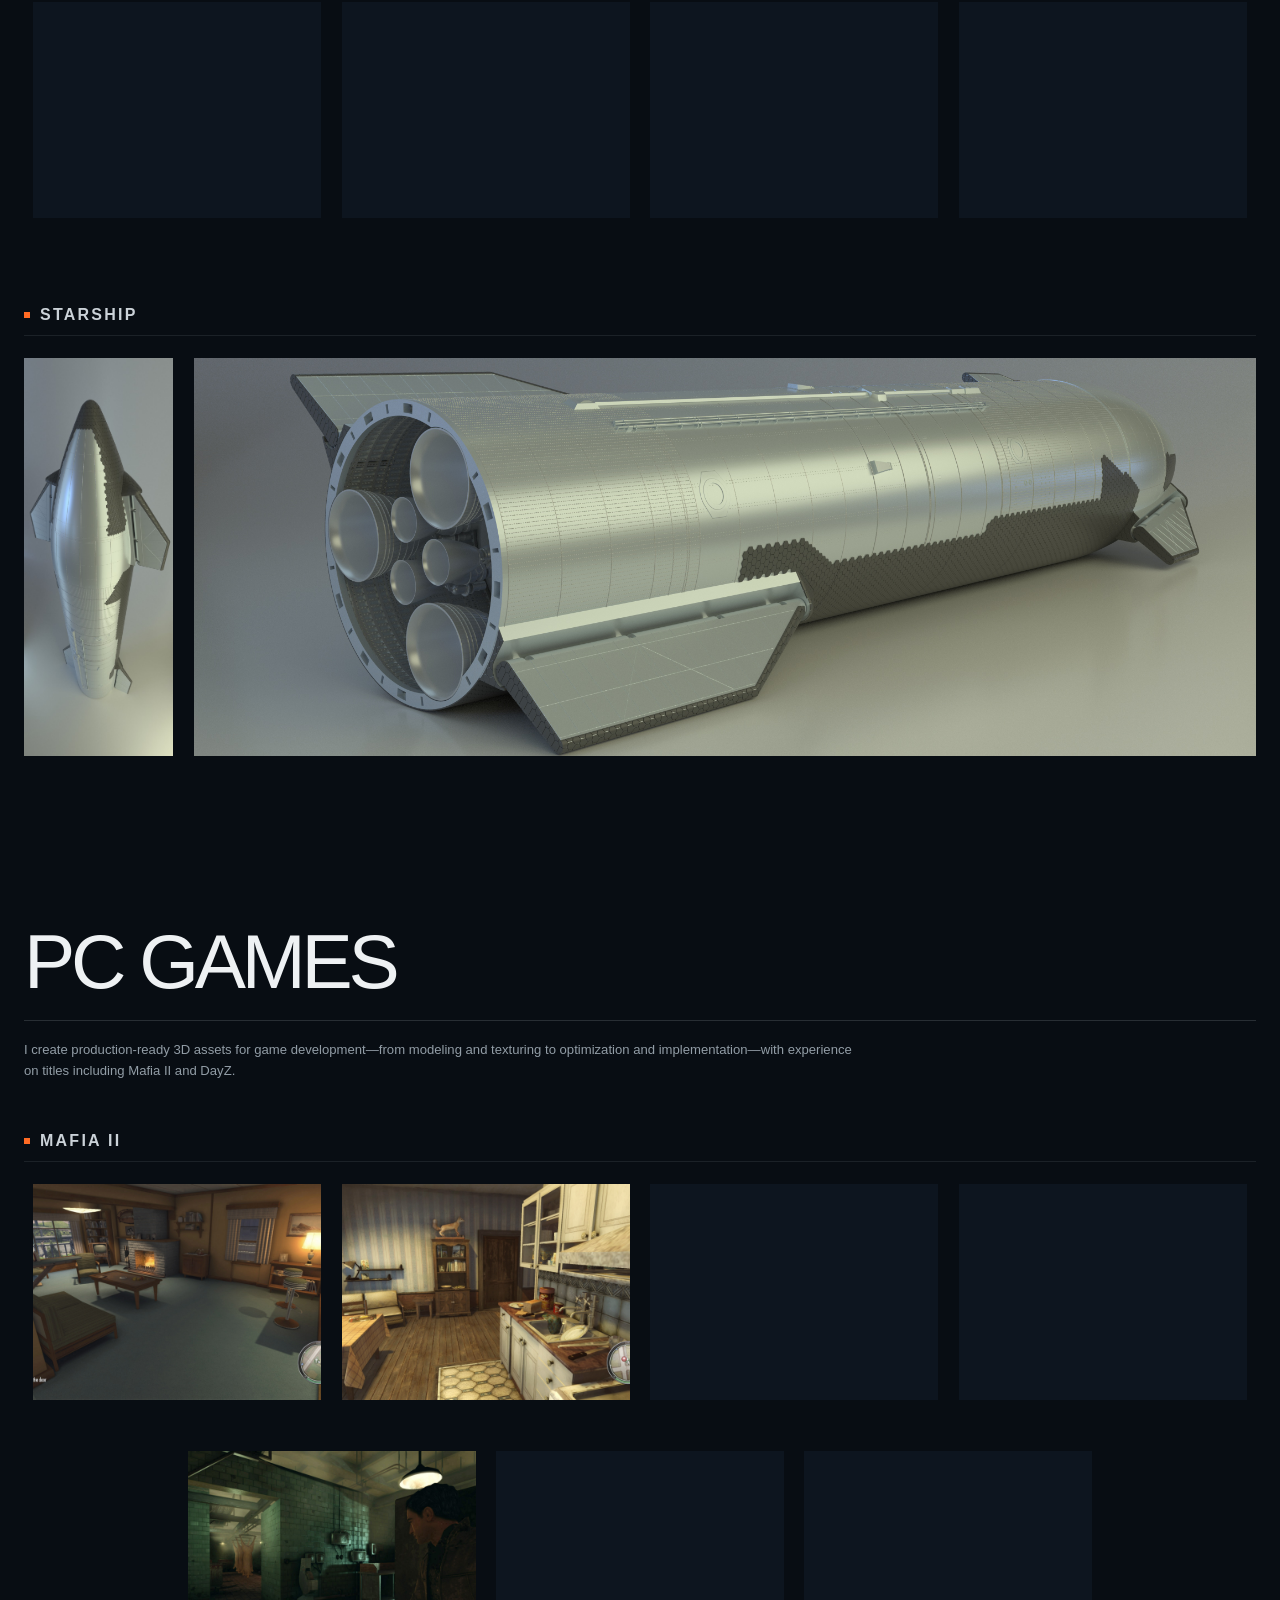
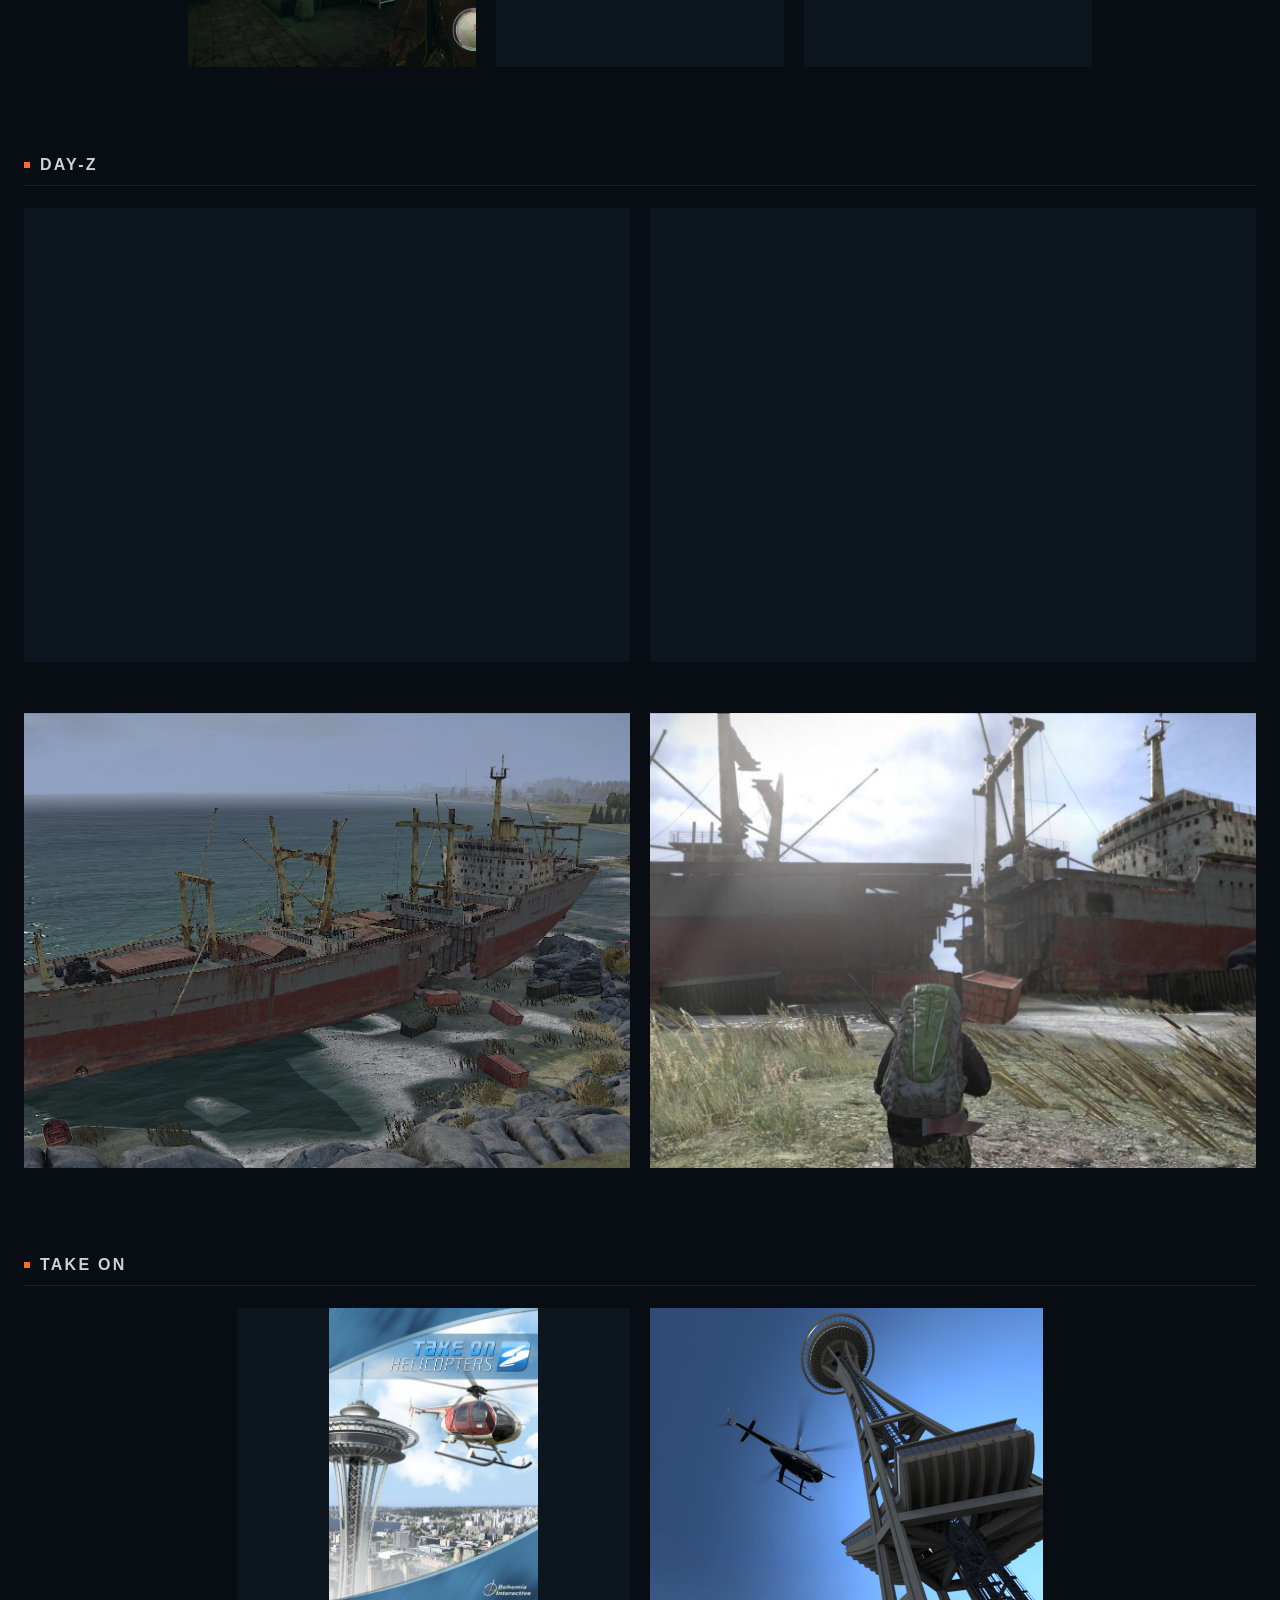
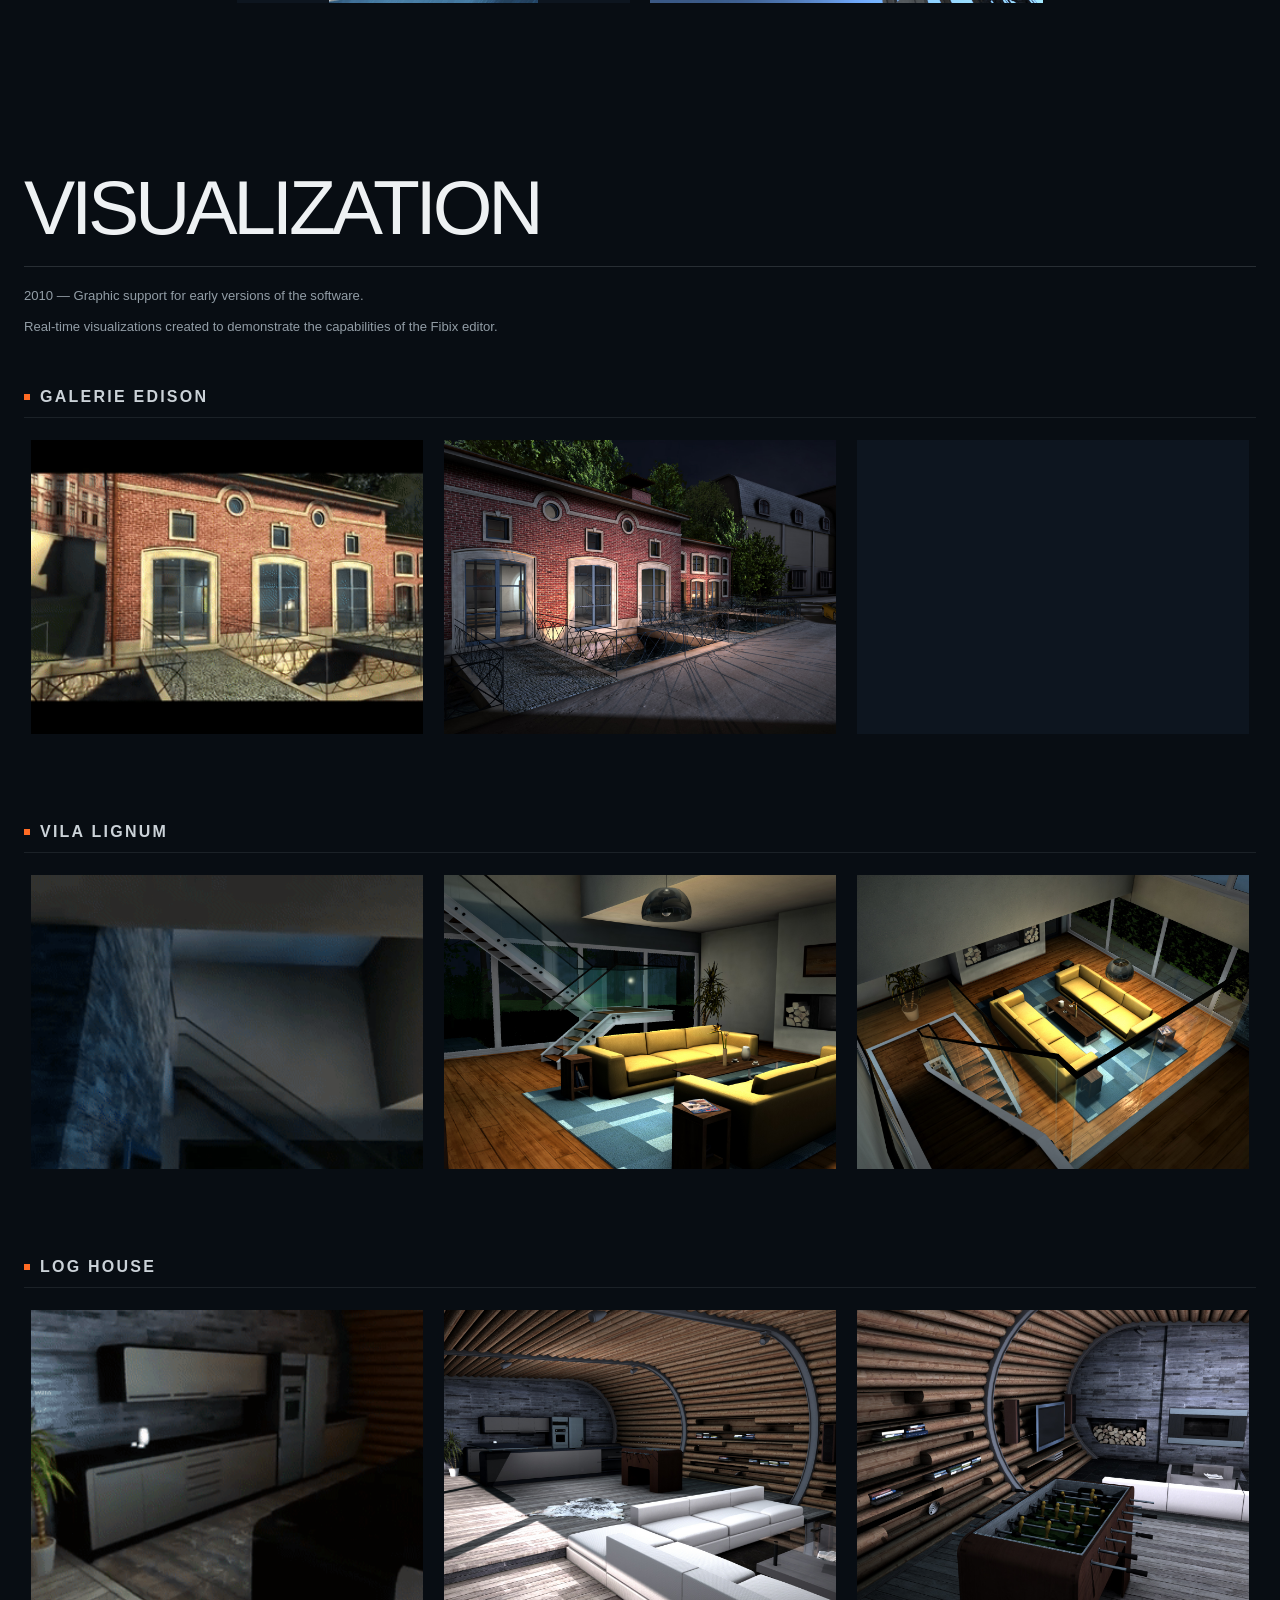
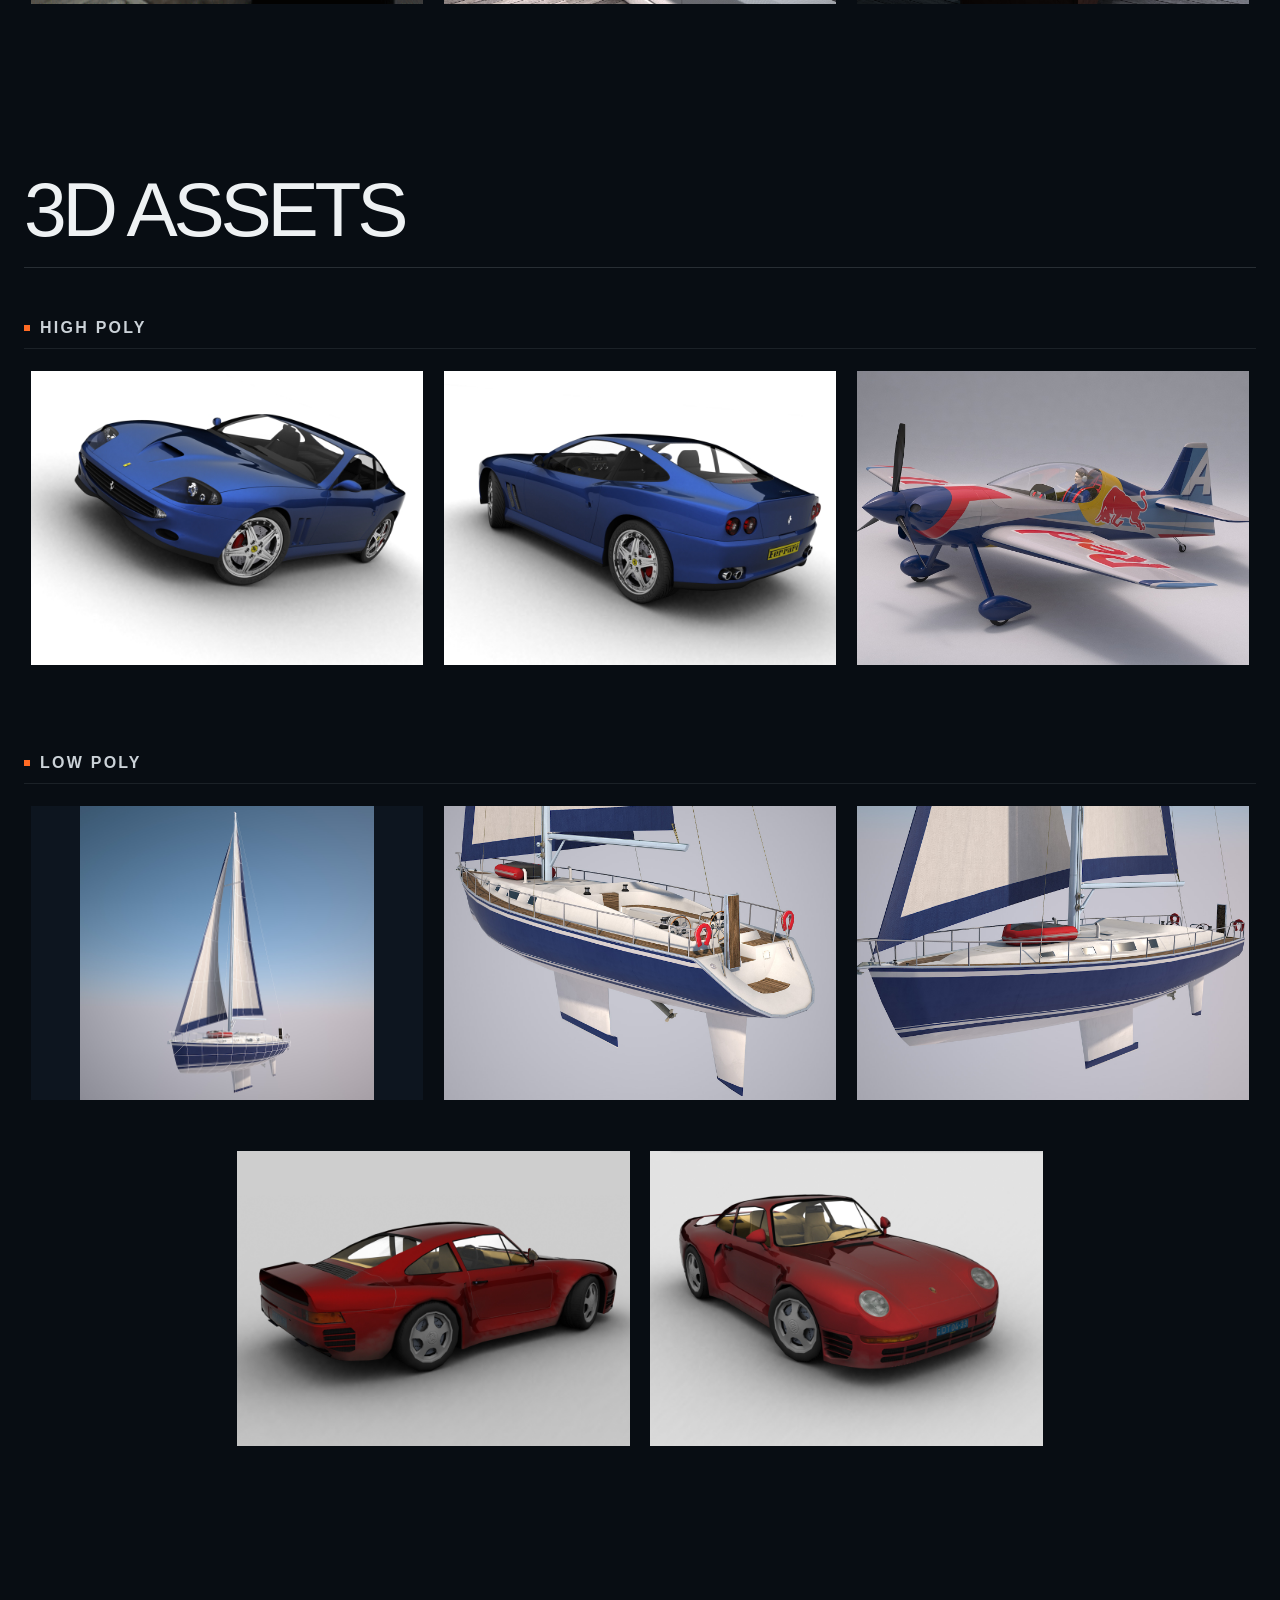
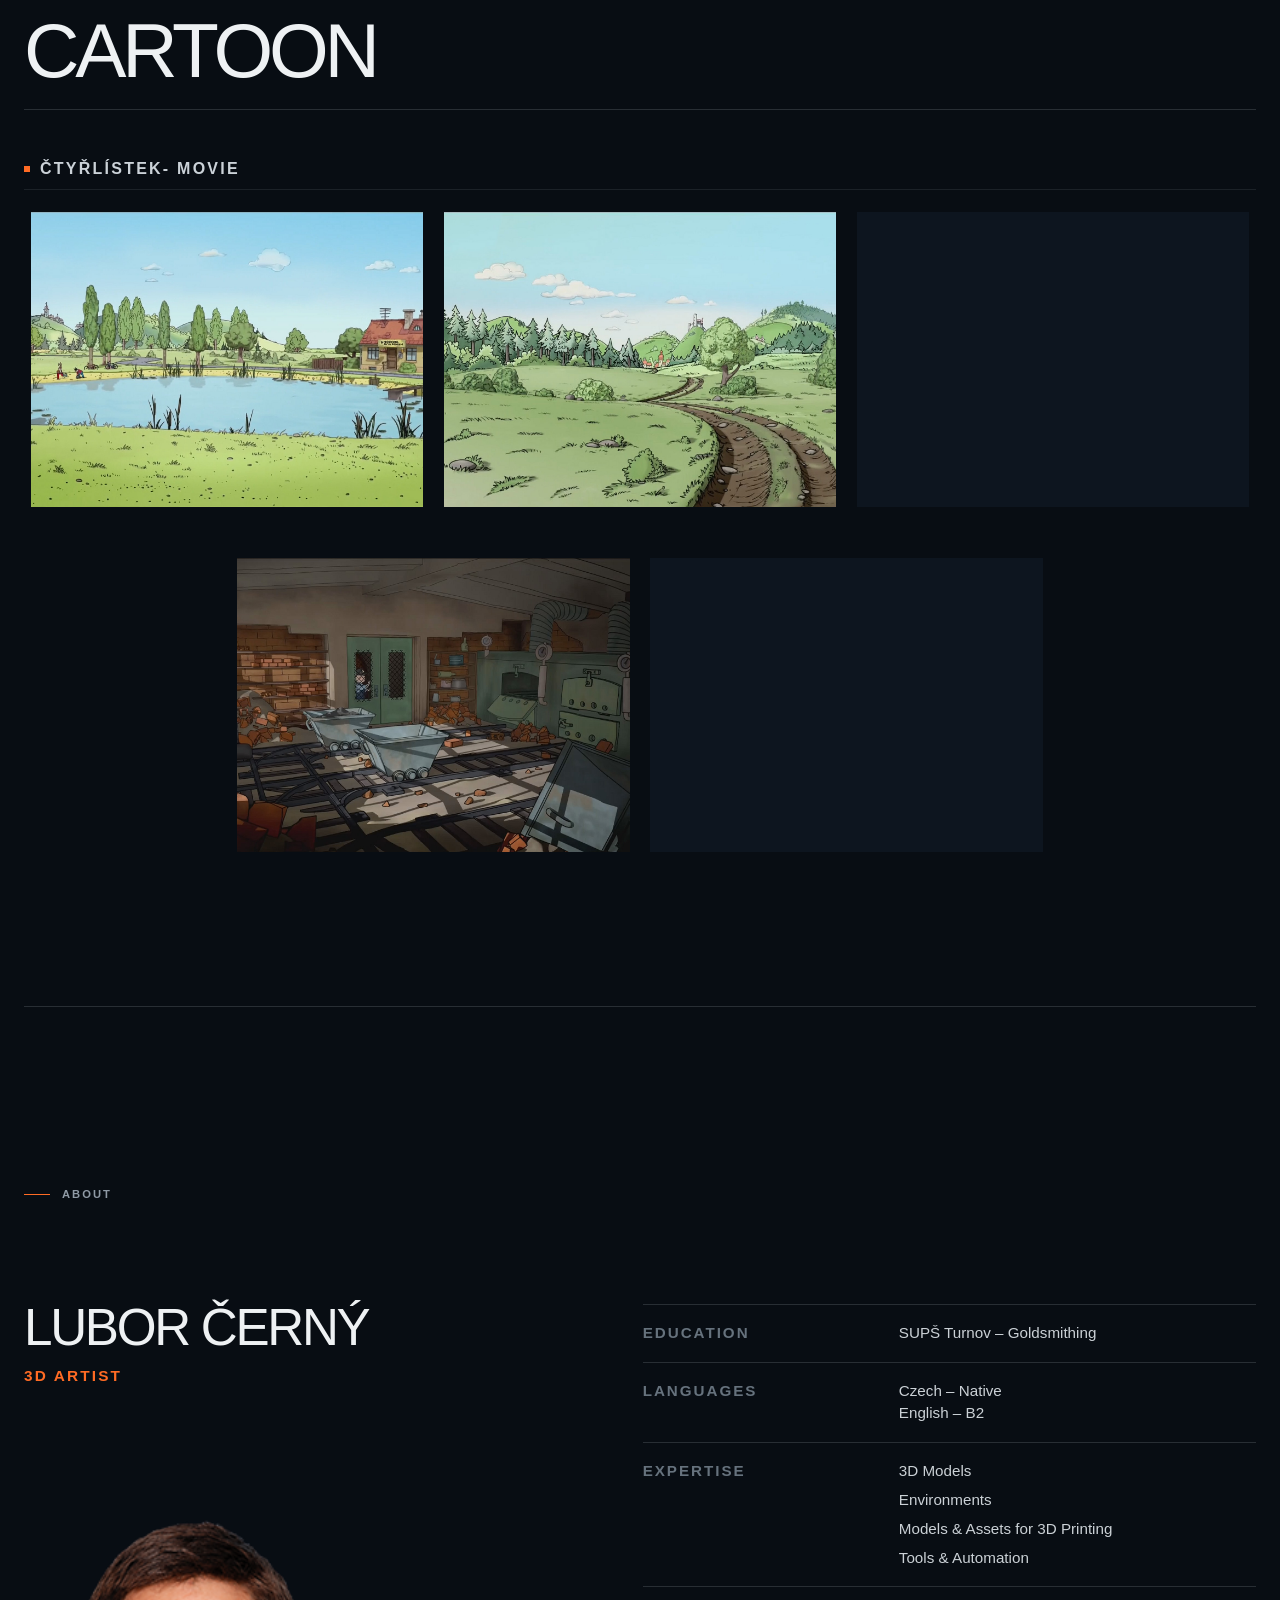
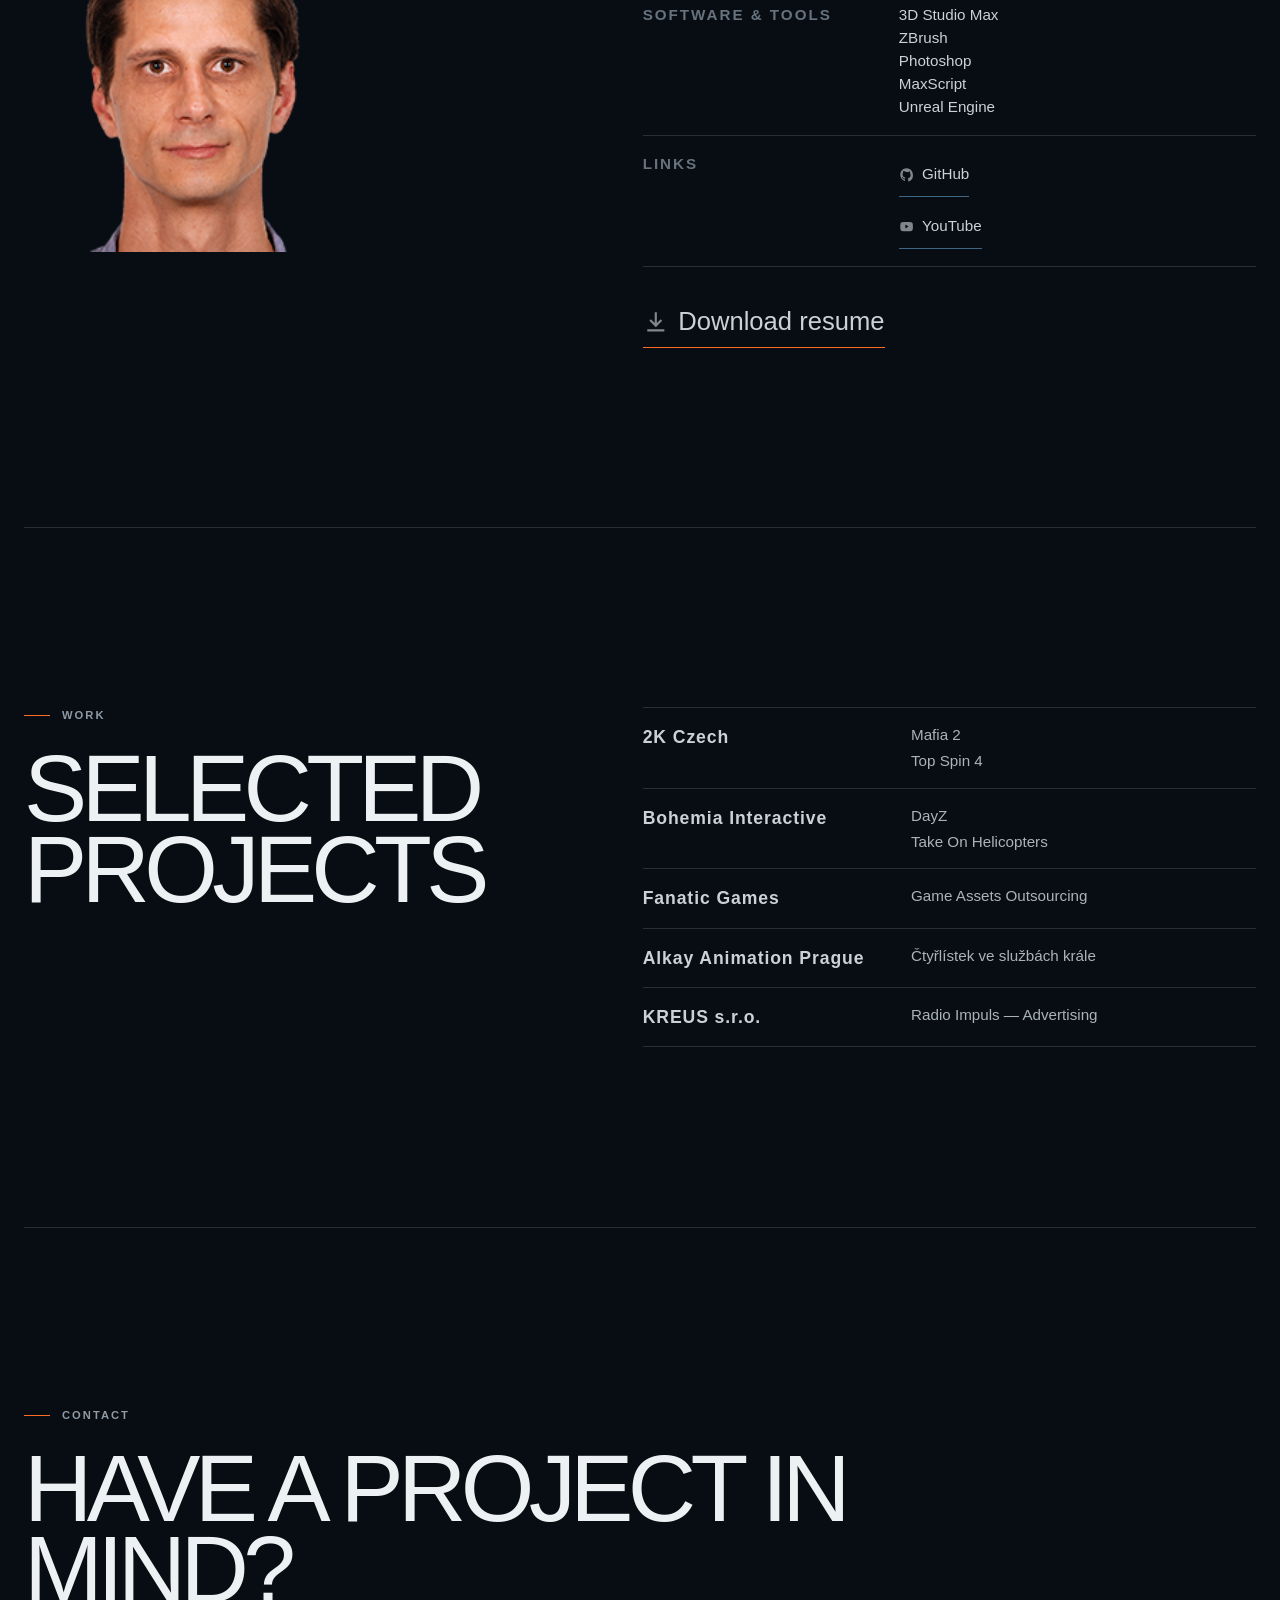
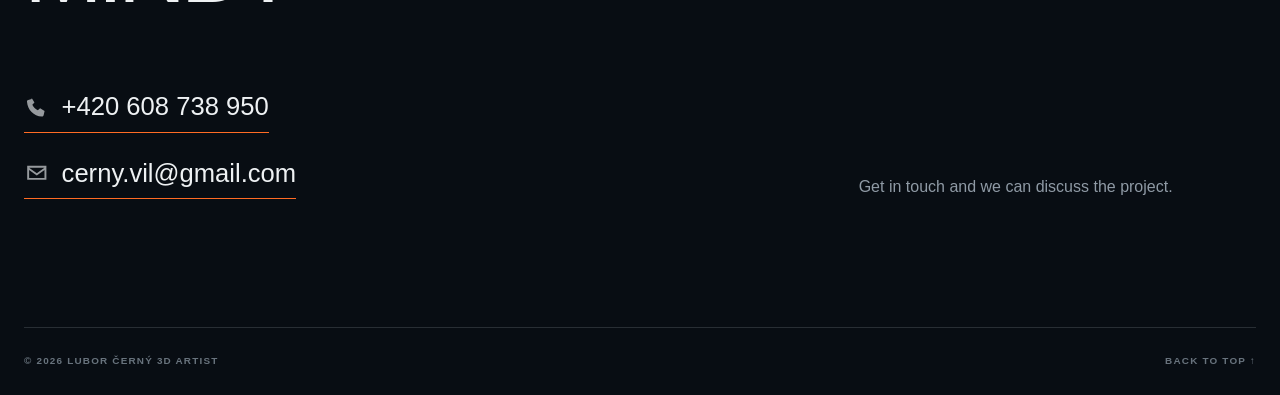
==== commit 1c427625: "update" ====
--- a/index.html
+++ b/index.html
@@ -17,10 +17,10 @@
     <meta property="og:url" content="https://vilbur-3d-portfolio.web.app/" />
     <meta property="og:image" content="https://vilbur-3d-portfolio.web.app/assets/header-carousel/Maserati-Ghibli-detail.jpg" />
     <meta name="twitter:card" content="summary_large_image" />
-    <link rel="stylesheet" href="styles/main.css?v=2e520d5d8df8" />
-    <script src="scripts/image-catalog.js?v=1c65a4586c1c" defer></script>
+    <link rel="stylesheet" href="styles/main.css?v=055b6b9feedb" />
+    <script src="scripts/image-catalog.js?v=d62352348d0d" defer></script>
     <script src="scripts/header-carousel.js?v=11b0f3193e3b" defer></script>
-    <script src="scripts/projects.js?v=3ce2bb390357" defer></script>
+    <script src="scripts/projects.js?v=0abf2c326d4b" defer></script>
     <script src="scripts/main.js?v=00c1b4ade427" defer></script>
   </head>
   <body>
@@ -183,7 +183,7 @@
 
           <figure class="profile-photo">
             <img
-              src="assets/about/photo.png?v=9c234c72015d"
+              src="assets/about/photo.png?v=5d7dae30fdaf"
               width="1130"
               height="1546"
               loading="lazy"
@@ -210,10 +210,10 @@
                 <dt data-i18n="about.expertiseLabel">Expertise</dt>
                 <dd>
                   <ul class="about-lead profile-expertise-list">
-                    <li data-i18n="about.points.models">3D models</li>
-                    <li data-i18n="about.points.visualizations">3D visualizations</li>
-                    <li data-i18n="about.points.print">Models and assets for 3D printing</li>
-                    <li data-i18n="about.points.toolsAutomation">Tools and automatization</li>
+                    <li data-i18n="about.points.models">3D Models</li>
+                    <li data-i18n="about.points.visualizations">Environments</li>
+                    <li data-i18n="about.points.print">Models &amp; Assets for 3D Printing</li>
+                    <li data-i18n="about.points.toolsAutomation">Tools &amp; Automation</li>
                   </ul>
                 </dd>
               </div>
--- a/styles/main.css
+++ b/styles/main.css
@@ -1055,7 +1055,7 @@
 
 .profile-facts dt {
   color: #66727d;
-  font-size: 0.66rem;
+  font-size: 0.95rem;
   font-weight: 700;
   letter-spacing: 0.13em;
   text-transform: uppercase;
@@ -1064,15 +1064,15 @@
 .profile-facts dd {
   margin: 0;
   color: #cbd1d6;
-  font-size: 0.9rem;
+  font-size: clamp(0.95rem, 1vw, 1.05rem);
   line-height: 1.5;
 }
 
 .profile-links {
   display: flex;
-  flex-wrap: wrap;
-  align-items: center;
-  gap: 8px 18px;
+  flex-direction: column;
+  align-items: flex-start;
+  gap: 8px;
 }
 
 .profile-link {
@@ -1160,7 +1160,7 @@
   gap: 10px;
   border-bottom: 1px solid var(--accent);
   color: #cbd1d6;
-  font-size: 1rem;
+  font-size: 1.6rem;
   transition: color 180ms ease;
 }
 
@@ -1197,7 +1197,7 @@
 
 .project-participation-row dt {
   color: #cbd1d6;
-  font-size: clamp(1.15rem, 1.6vw, 1.5rem);
+  font-size: clamp(0.95rem, 1vw, 1.05rem);
   font-weight: 700;
   letter-spacing: 0.06em;
   white-space: nowrap;
@@ -1205,6 +1205,7 @@
 
 .project-participation-row dt a {
   border-bottom: 1px solid transparent;
+  font-size: 1.1rem;
   transition: color 180ms ease, border-color 180ms ease;
 }
 
@@ -1224,7 +1225,7 @@
 
 .project-participation-row li {
   color: #aab3bb;
-  font-size: clamp(1.15rem, 1.6vw, 1.5rem);
+  font-size: clamp(0.95rem, 1vw, 1.05rem);
   line-height: 1.4;
 }
 
@@ -2034,7 +2035,7 @@
 
   .profile-facts dd {
     margin-top: 5px;
-    font-size: 0.8rem;
+    font-size: 0.9rem;
   }
 
   .about {
@@ -2048,8 +2049,13 @@
     line-height: 1.42;
   }
 
+  .profile-expertise-list {
+    font-size: 0.9rem;
+  }
+
   .about-resume {
     margin-top: 18px;
+
   }
 
   .selected-projects {
@@ -2064,7 +2070,7 @@
 
   .project-participation-row dt,
   .project-participation-row li {
-    font-size: 1rem;
+    font-size: 0.9rem;
   }
 
   .site-footer {
